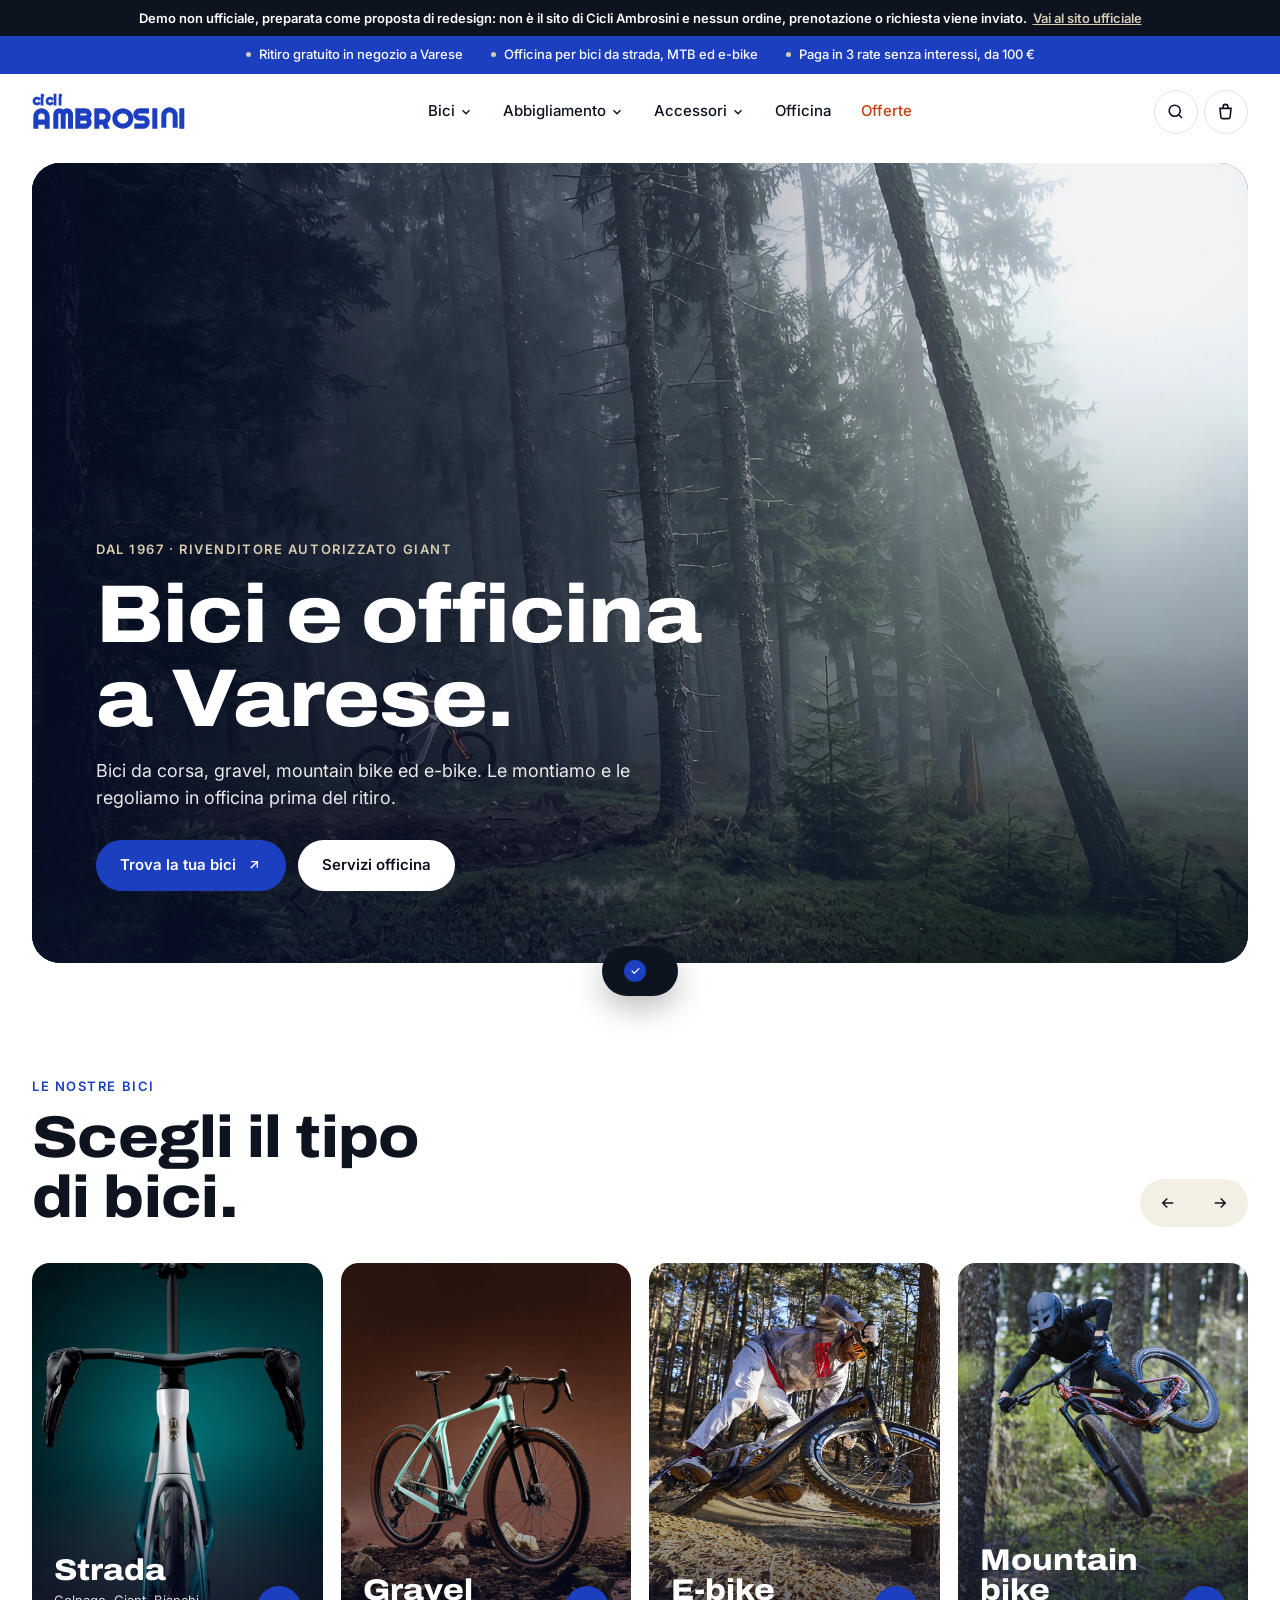
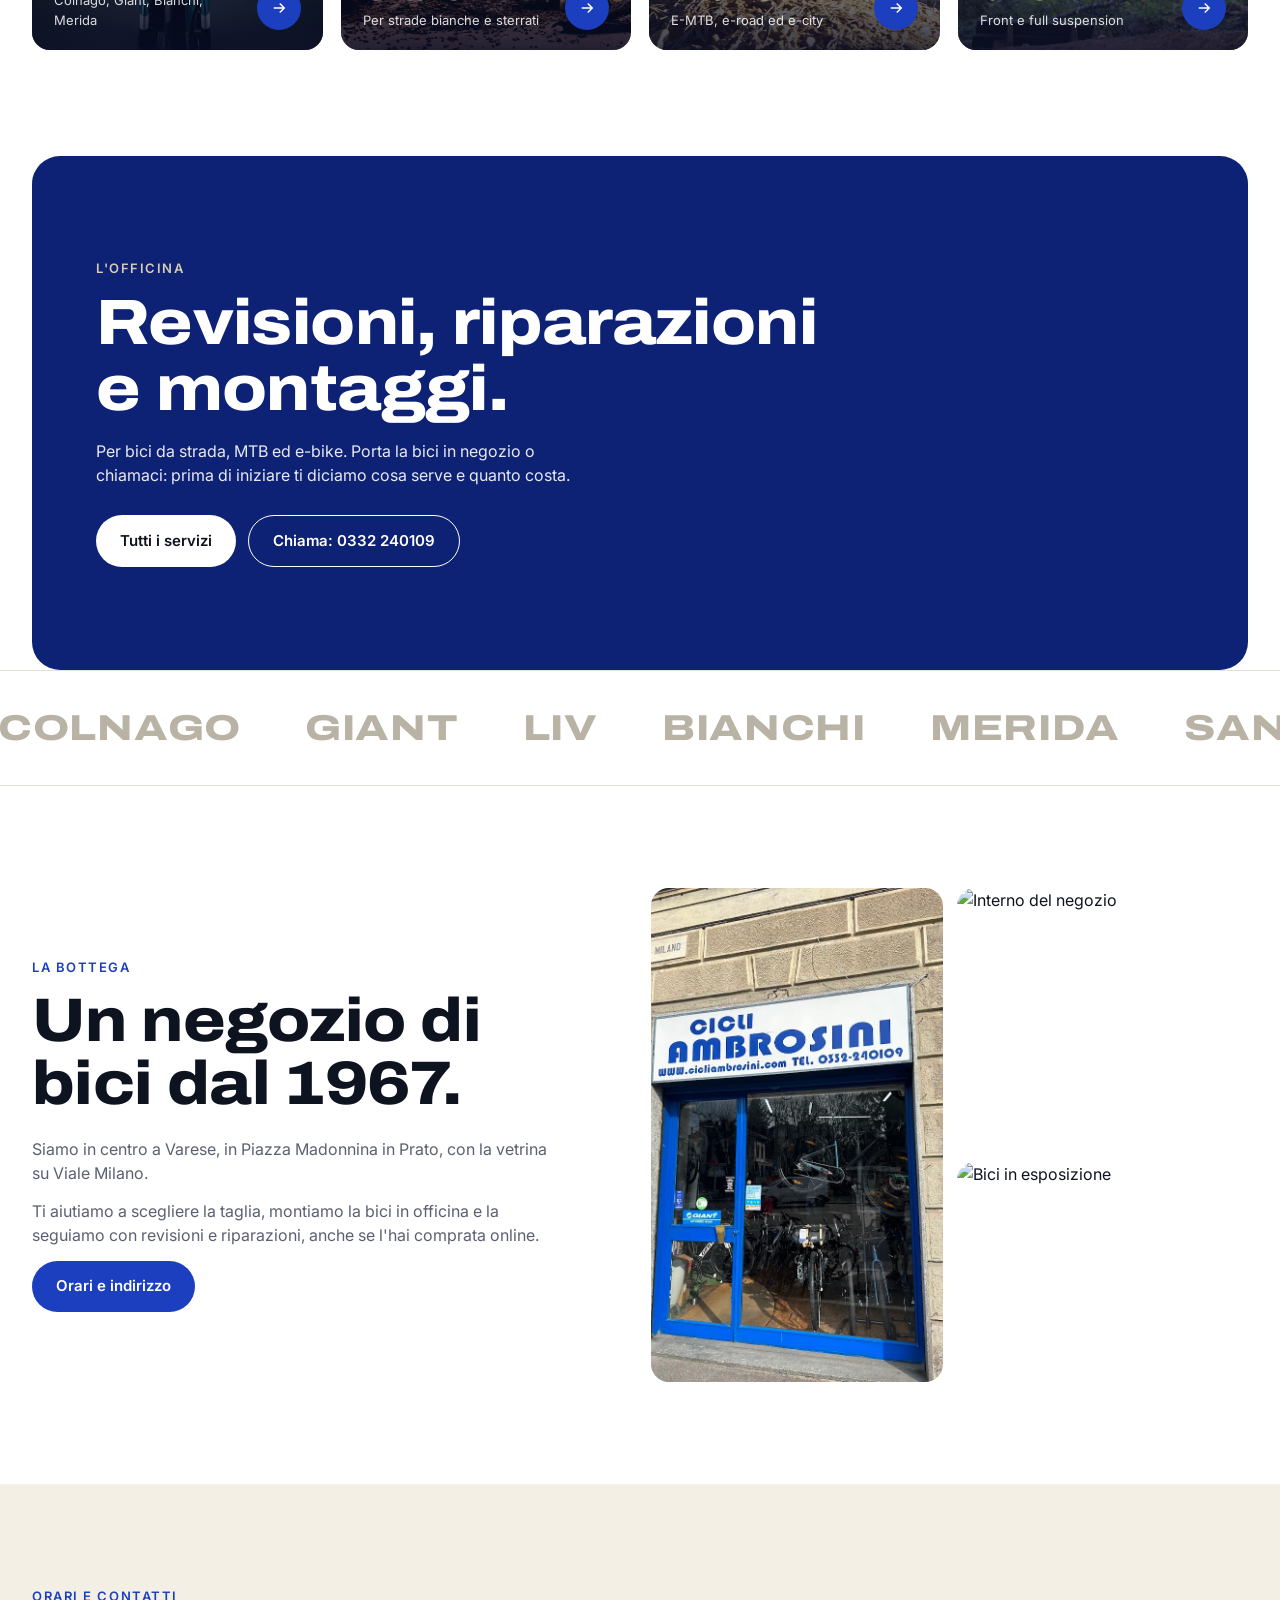
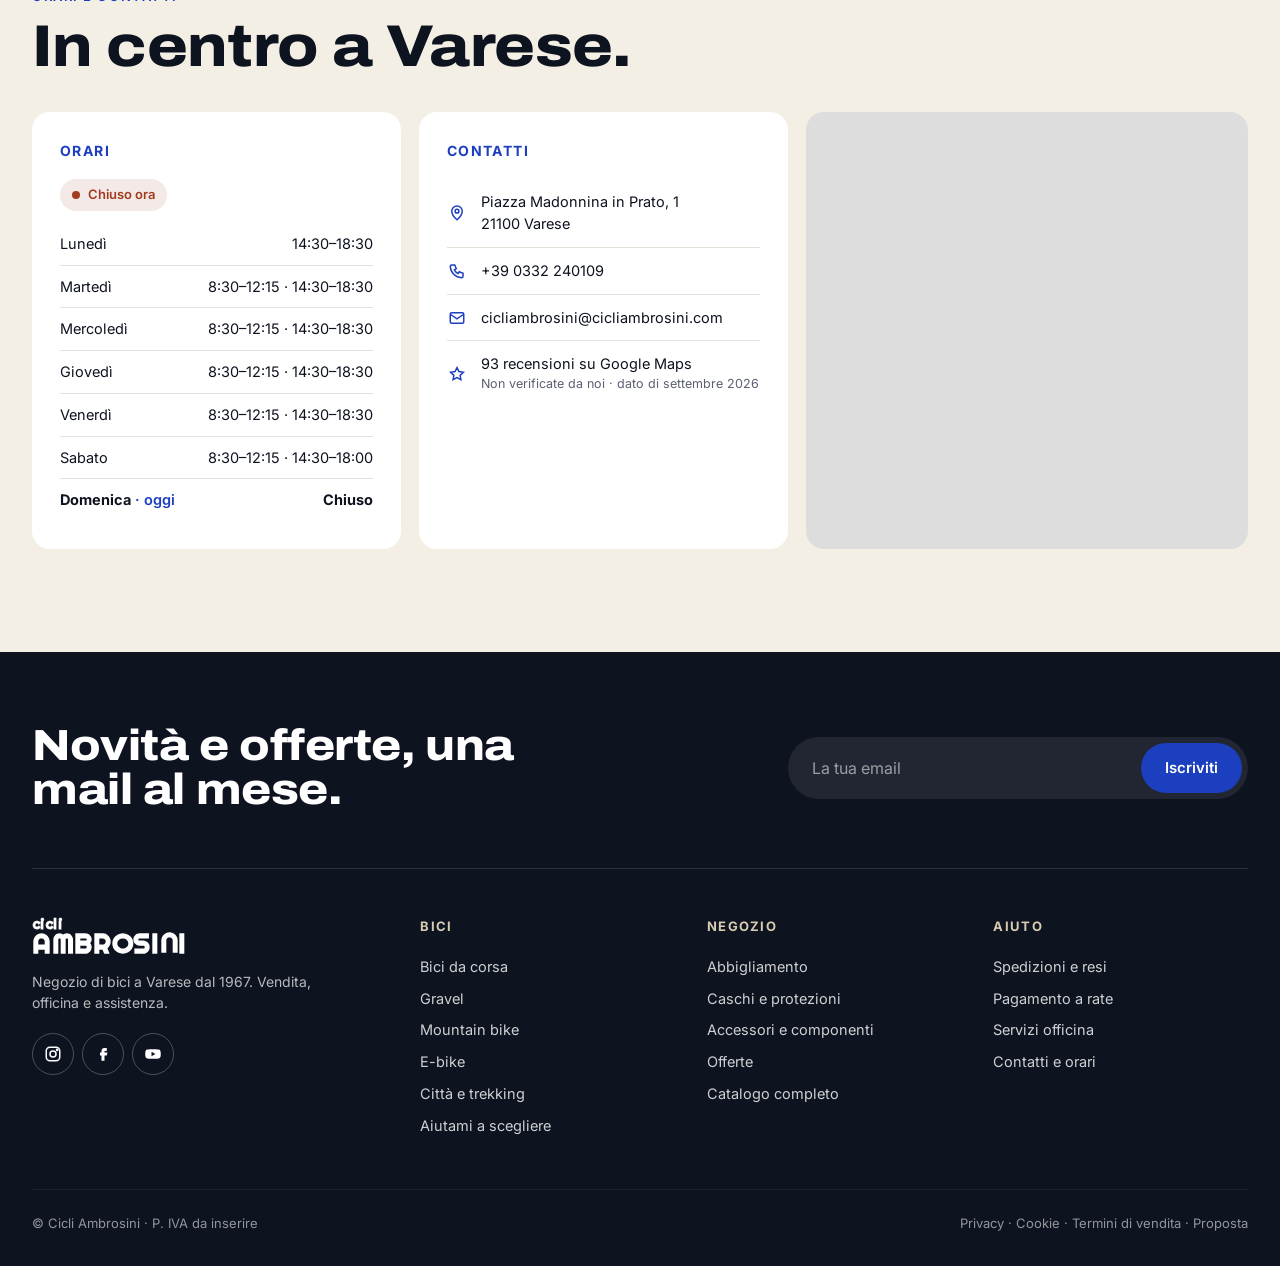
==== index.html @ 4c85df52 "Tolti i preferiti: cuori su card e schede, icona nell'intestazione, pagina e link Il vecchio indiriz" ====
<!DOCTYPE html>
<html lang="it">
<head>
<meta charset="UTF-8">
<!-- demo-guard -->
<meta name="robots" content="noindex, nofollow, noarchive, noimageindex">
<meta name="googlebot" content="noindex, nofollow, noarchive, noimageindex">
<meta name="viewport" content="width=device-width, initial-scale=1">
<title>Demo non ufficiale · Cicli Ambrosini — Bozza nuova home</title>
<meta name="description" content="Bozza concept per il redesign del sito Cicli Ambrosini, negozio di bici a Varese dal 1967.">
<script src="menu.js?v=1" defer></script>
<link rel="preconnect" href="https://fonts.googleapis.com">
<link rel="preconnect" href="https://fonts.gstatic.com" crossorigin>
<link href="https://fonts.googleapis.com/css2?family=Archivo:wdth,wght@100..125,500..900&family=Inter:wght@400;500;600;700&family=Righteous&display=swap" rel="stylesheet">
<link rel="stylesheet" href="style.css?v=n13">
<style>.demo-banner{position:relative;z-index:1;background:#0E1320;color:#fff;font:600 13px/1.4 Inter,system-ui,sans-serif;text-align:center;padding:9px 16px}.demo-banner a{color:#D8CCB2;text-decoration:underline;margin-left:6px}@media print{.demo-banner{display:none}}</style>
</head>
<body>
<div class="demo-banner" role="note">Demo non ufficiale, preparata come proposta di redesign: non è il sito di Cicli Ambrosini e nessun ordine, prenotazione o richiesta viene inviato.<a href="https://www.cicliambrosini.it" rel="nofollow">Vai al sito ufficiale</a></div>

<div class="topbar"><div class="wrap">
  <span>Ritiro gratuito in negozio a Varese</span>
  <span>Officina per bici da strada, MTB ed e-bike</span>
  <span>Paga in 3 rate senza interessi, da 100 €</span>
</div></div>

<header id="hdr">
  <div class="wrap head">
    <a href="index.html" class="logo" aria-label="Cicli Ambrosini, home"><small>CICLI</small><b>AMBROSI<span class="n">U</span>I</b></a>
    <nav class="main" id="mainNav"><!-- nav:main --><div class="mm"><a class="mm-t" href="catalogo.html#/g/Bici" aria-haspopup="true">Bici<svg class="chev" viewBox="0 0 24 24" fill="none" stroke="currentColor" stroke-width="2.4"><path d="m6 9 6 6 6-6"/></svg></a><div class="mm-p"><div class="wrap mm-g"><div class="mm-c"><h5>Per disciplina</h5><a href="catalogo.html#/c/Strada">Strada<span>55</span></a><a href="catalogo.html#/c/Gravel">Gravel<span>11</span></a><a href="catalogo.html#/c/Mountain%20bike">Mountain bike<span>16</span></a><a href="catalogo.html#/c/Citt%C3%A0%20e%20trekking">Città e trekking<span>6</span></a></div><div class="mm-c"><h5>Elettriche</h5><a href="catalogo.html#/c/E-bike">E-bike<span>13</span></a></div><div class="mm-c"><h5>Per chi monta</h5><a href="catalogo.html#/c/Telai">Telai<span>11</span></a></div><div class="mm-c mm-x"><h5>Scorciatoie</h5><a href="catalogo.html#/g/Bici">Tutte le bici</a><a href="catalogo.html#/g/E-bike">Tutte le e-bike</a><a href="catalogo.html#/g/Bici?usato=1">Bici e telai usati</a><a href="catalogo.html#/aiutami">Aiutami a scegliere</a><a href="catalogo.html#/confronta">Confronta le bici</a></div></div></div></div><div class="mm"><a class="mm-t" href="catalogo.html#/g/Abbigliamento" aria-haspopup="true">Abbigliamento<svg class="chev" viewBox="0 0 24 24" fill="none" stroke="currentColor" stroke-width="2.4"><path d="m6 9 6 6 6-6"/></svg></a><div class="mm-p"><div class="wrap mm-g"><div class="mm-c"><h5>Vestirsi</h5><a href="catalogo.html#/c/Maglie%2C%20giacche%20e%20salopette">Maglie, giacche e salopette<span>32</span></a><a href="catalogo.html#/c/Guanti">Guanti<span>17</span></a><a href="catalogo.html#/c/Calze%2C%20cappellini%20e%20scaldacollo">Calze, cappellini e scaldacollo<span>13</span></a></div><div class="mm-c"><h5>Scarpe e protezione</h5><a href="catalogo.html#/c/Scarpe%20e%20copriscarpe">Scarpe e copriscarpe<span>25</span></a><a href="catalogo.html#/c/Caschi%20e%20protezioni">Caschi e protezioni<span>22</span></a><a href="catalogo.html#/c/Occhiali%20e%20maschere">Occhiali e maschere<span>13</span></a></div><div class="mm-c mm-x"><h5>Scorciatoie</h5><a href="catalogo.html#/g/Abbigliamento">Tutto l’abbigliamento</a><a href="catalogo.html#/g/Abbigliamento?brand=Santini">Collezione Santini</a><a href="catalogo.html#/g/Abbigliamento?brand=Liv">Linea donna Liv</a></div></div></div></div><div class="mm"><a class="mm-t" href="catalogo.html#/g/Accessori" aria-haspopup="true">Accessori<svg class="chev" viewBox="0 0 24 24" fill="none" stroke="currentColor" stroke-width="2.4"><path d="m6 9 6 6 6-6"/></svg></a><div class="mm-p"><div class="wrap mm-g"><div class="mm-c"><h5>Componenti</h5><a href="catalogo.html#/c/Ruote%20e%20copertoni">Ruote e copertoni<span>10</span></a><a href="catalogo.html#/c/Trasmissione%20e%20pedali">Trasmissione e pedali<span>27</span></a><a href="catalogo.html#/c/Manubri%2C%20selle%20e%20nastri">Manubri, selle e nastri<span>23</span></a><a href="catalogo.html#/c/Batterie%20e%20caricatori%20e-bike">Batterie e caricatori e-bike<span>10</span></a></div><div class="mm-c"><h5>Per la bici</h5><a href="catalogo.html#/c/Borse%20e%20portaborracce">Borse e portaborracce<span>25</span></a><a href="catalogo.html#/c/Elettronica%20e%20luci">Elettronica e luci<span>15</span></a></div><div class="mm-c"><h5>Manutenzione</h5><a href="catalogo.html#/c/Pompe%2C%20attrezzi%20e%20lucchetti">Pompe, attrezzi e lucchetti<span>7</span></a></div><div class="mm-c"><h5>Alimentazione</h5><a href="catalogo.html#/c/Integratori">Integratori<span>12</span></a></div><div class="mm-c mm-x"><h5>Scorciatoie</h5><a href="catalogo.html#/g/Accessori">Tutti gli accessori</a><a href="catalogo.html#/c/Batterie%20e%20caricatori%20e-bike">Ricambi e-bike</a><a href="catalogo.html#/officina">Servizi officina</a></div></div></div></div><a href="catalogo.html#/officina" class="nav-l">Officina</a><a href="catalogo.html#/offerte" class="nav-l nav-off">Offerte</a><!-- /nav:main --></nav>
    <div class="icons">
      <a class="icon-btn hide-m" href="catalogo.html#/cerca" aria-label="Cerca"><svg viewBox="0 0 24 24" fill="none" stroke="currentColor" stroke-width="2"><circle cx="11" cy="11" r="7"/><path d="m20 20-3.5-3.5"/></svg></a>
      <a class="icon-btn" href="catalogo.html#/carrello" aria-label="Carrello"><svg viewBox="0 0 24 24" fill="none" stroke="currentColor" stroke-width="2"><path d="M5 8h14l-1.2 11.2a2 2 0 0 1-2 1.8H8.2a2 2 0 0 1-2-1.8z"/><path d="M9 8V6a3 3 0 0 1 6 0v2"/></svg><span class="badge" id="cartCount">0</span></a>
      <button class="icon-btn burger" aria-label="Menu" id="openMenu"><svg viewBox="0 0 24 24" fill="none" stroke="currentColor" stroke-width="2"><path d="M4 7h16M4 12h16M4 17h16"/></svg></button>
    </div>
  </div>
</header>

<div class="drawer" id="drawer">
  <button class="close" id="closeMenu" aria-label="Chiudi"><svg width="18" height="18" viewBox="0 0 24 24" fill="none" stroke="currentColor" stroke-width="2"><path d="M6 6l12 12M18 6 6 18"/></svg></button>
  <nav id="drawerNav"><!-- nav:drawer --><details><summary>Bici</summary><a href="catalogo.html#/c/Strada">Strada</a><a href="catalogo.html#/c/Gravel">Gravel</a><a href="catalogo.html#/c/Mountain%20bike">Mountain bike</a><a href="catalogo.html#/c/Citt%C3%A0%20e%20trekking">Città e trekking</a><a href="catalogo.html#/c/E-bike">E-bike</a><a href="catalogo.html#/c/Telai">Telai</a><a href="catalogo.html#/g/Bici" class="d-all">Tutto: bici →</a></details><details><summary>Abbigliamento</summary><a href="catalogo.html#/c/Maglie%2C%20giacche%20e%20salopette">Maglie, giacche e salopette</a><a href="catalogo.html#/c/Guanti">Guanti</a><a href="catalogo.html#/c/Calze%2C%20cappellini%20e%20scaldacollo">Calze, cappellini e scaldacollo</a><a href="catalogo.html#/c/Scarpe%20e%20copriscarpe">Scarpe e copriscarpe</a><a href="catalogo.html#/c/Caschi%20e%20protezioni">Caschi e protezioni</a><a href="catalogo.html#/c/Occhiali%20e%20maschere">Occhiali e maschere</a><a href="catalogo.html#/g/Abbigliamento" class="d-all">Tutto: abbigliamento →</a></details><details><summary>Accessori</summary><a href="catalogo.html#/c/Ruote%20e%20copertoni">Ruote e copertoni</a><a href="catalogo.html#/c/Trasmissione%20e%20pedali">Trasmissione e pedali</a><a href="catalogo.html#/c/Manubri%2C%20selle%20e%20nastri">Manubri, selle e nastri</a><a href="catalogo.html#/c/Batterie%20e%20caricatori%20e-bike">Batterie e caricatori e-bike</a><a href="catalogo.html#/c/Borse%20e%20portaborracce">Borse e portaborracce</a><a href="catalogo.html#/c/Elettronica%20e%20luci">Elettronica e luci</a><a href="catalogo.html#/c/Pompe%2C%20attrezzi%20e%20lucchetti">Pompe, attrezzi e lucchetti</a><a href="catalogo.html#/c/Integratori">Integratori</a><a href="catalogo.html#/g/Accessori" class="d-all">Tutto: accessori →</a></details><a href="catalogo.html#/officina">Officina</a><a href="catalogo.html#/offerte" class="nav-off">Offerte</a><a href="catalogo.html#/aiutami" class="d-small">Aiutami a scegliere</a><a href="catalogo.html#/carrello" class="d-small">Carrello</a><!-- /nav:drawer --></nav>
  <div class="foot">Piazza Madonnina in Prato, 1 · Varese<br>+39 0332 240109</div>
</div>

<!-- Hero statico: foto, titolo e pulsanti -->
<section class="sh" id="sh" aria-labelledby="sh-title">
  <div class="sh-stage" id="shStage">
    <img class="sh-photo" src="hero.jpg" width="2000" height="1250" fetchpriority="high" alt="Ciclista in mountain bike in volo su un sentiero, in un bosco avvolto dalla nebbia">
    <div class="sh-veil" aria-hidden="true"></div>

    <div class="hero-copy sh-final" id="shFinal">
      <div class="eyebrow">Dal 1967 · Rivenditore autorizzato Giant</div>
      <h1 class="display" id="sh-title">Bici e officina<br>a Varese.</h1>
      <p>Bici da corsa, gravel, mountain bike ed e-bike. Le montiamo e le regoliamo in officina prima del ritiro.</p>
      <div class="hero-ctas">
        <a href="#bici" class="btn btn-blue">Trova la tua bici <svg viewBox="0 0 24 24" fill="none" stroke="currentColor" stroke-width="2"><path d="M7 17 17 7M8 7h9v9"/></svg></a>
        <a href="catalogo.html#/officina" class="btn btn-white">Servizi officina</a>
      </div>
    </div>
  </div>
</section>

<!-- CATEGORIE -->
<section id="bici">
  <div class="wrap">
    <div class="sec-head">
      <div><div class="eyebrow">Le nostre bici</div><h2 class="display">Scegli il tipo<br>di bici.</h2></div>
      <div style="display:flex;flex-direction:column;gap:18px;align-items:flex-end">
        <div class="arrows" data-rail="cats"><button aria-label="Indietro" data-dir="-1"><svg viewBox="0 0 24 24" fill="none" stroke="currentColor" stroke-width="2"><path d="M19 12H5M11 6l-6 6 6 6"/></svg></button><button aria-label="Avanti" data-dir="1"><svg viewBox="0 0 24 24" fill="none" stroke="currentColor" stroke-width="2"><path d="M5 12h14M13 6l6 6-6 6"/></svg></button></div>
      </div>
    </div>
    <div class="rail cats" id="cats"></div>
  </div>
</section>

<!-- OFFICINA -->
<div class="band plain" id="officina">
  <div class="in">
    <div>
      <div class="eyebrow">L'officina</div>
      <h2 class="display">Revisioni, riparazioni<br>e montaggi.</h2>
      <p>Per bici da strada, MTB ed e-bike. Porta la bici in negozio o chiamaci: prima di iniziare ti diciamo cosa serve e quanto costa.</p>
      <div class="hero-ctas"><a href="catalogo.html#/officina" class="btn btn-white">Tutti i servizi</a><a href="tel:+390332240109" class="btn btn-ghost">Chiama: 0332 240109</a></div>
    </div>
  </div>
</div>

<!-- MARCHI -->
<div class="brands" aria-label="Marchi trattati"><div class="marquee" id="marquee"></div></div>

<!-- BOTTEGA -->
<section id="bottega">
  <div class="wrap story">
    <div>
      <div class="eyebrow">La bottega</div>
      <h2 class="display">Un negozio di bici dal 1967.</h2>
      <p>Siamo in centro a Varese, in Piazza Madonnina in Prato, con la vetrina su Viale Milano.</p>
      <p>Ti aiutiamo a scegliere la taglia, montiamo la bici in officina e la seguiamo con revisioni e riparazioni, anche se l'hai comprata online.</p>
      <a href="#visita" class="btn btn-blue">Orari e indirizzo</a>
    </div>
    <div class="collage">
      <img src="vetrina.webp" alt="La vetrina di Cicli Ambrosini in Viale Milano, Varese">
      <img data-wix="e32304525849402b995552dd385c3e9f~mv2.jpg" data-w="700" data-h="520" alt="Interno del negozio">
      <img data-wix="e9b5b0ed0348415682b839036f51b873~mv2.jpg" data-w="700" data-h="440" alt="Bici in esposizione">
    </div>
  </div>
</section>

<!-- VIENI A TROVARCI -->
<section class="visit" id="visita">
  <div class="wrap">
    <div class="sec-head">
      <div><div class="eyebrow">Orari e contatti</div><h2 class="display">In centro a Varese.</h2></div>
    </div>
    <div class="visit-grid">
      <div class="box">
        <h3>Orari</h3>
        <div class="status" id="status">Aperto ora</div>
        <div class="hours" id="hours"></div>
      </div>
      <div class="box contact">
        <h3>Contatti</h3>
        <a href="https://www.google.com/maps/search/?api=1&query=Piazza+Madonnina+in+Prato+1+Varese" target="_blank" rel="noopener"><i><svg viewBox="0 0 24 24" fill="none" stroke="currentColor" stroke-width="2"><path d="M12 21s-7-6.2-7-11.5a7 7 0 0 1 14 0C19 14.8 12 21 12 21z"/><circle cx="12" cy="9.5" r="2.5"/></svg></i>Piazza Madonnina in Prato, 1<br>21100 Varese</a>
        <a href="tel:+390332240109"><i><svg viewBox="0 0 24 24" fill="none" stroke="currentColor" stroke-width="2"><path d="M5 4h4l2 5-2.5 1.5a11 11 0 0 0 5 5L15 13l5 2v4a2 2 0 0 1-2 2A16 16 0 0 1 3 6a2 2 0 0 1 2-2"/></svg></i>+39 0332 240109</a>
        <a href="mailto:cicliambrosini@cicliambrosini.com"><i><svg viewBox="0 0 24 24" fill="none" stroke="currentColor" stroke-width="2"><rect x="3" y="5" width="18" height="14" rx="2"/><path d="m3 7 9 6 9-6"/></svg></i>cicliambrosini@cicliambrosini.com</a>
        <a href="https://maps.google.com/?cid=14169359840540097843" target="_blank" rel="noopener"><i><svg viewBox="0 0 24 24" fill="none" stroke="currentColor" stroke-width="2"><path d="m12 3.5 2.6 5.3 5.9.9-4.3 4.1 1 5.8L12 16.9l-5.2 2.7 1-5.8-4.3-4.1 5.9-.9z"/></svg></i><span>93 recensioni su Google Maps<small>Non verificate da noi · dato di settembre 2026</small></span></a>
      </div>
      <div class="map"><iframe loading="lazy" title="Mappa" src="https://www.google.com/maps?q=Piazza+Madonnina+in+Prato+1,+Varese&output=embed"></iframe></div>
    </div>
  </div>
</section>

<footer>
  <div class="wrap">
    <div class="news">
      <h2 class="display">Novità e offerte, una mail al mese.</h2>
      <form onsubmit="event.preventDefault();const i=this.querySelector('input');if(!/^[^@\s]+@[^@\s]+\.[^@\s]+$/.test(i.value)){toast('Inserisci un’email valida');i.focus();return}toast('Iscrizione simulata: nessun dato è stato inviato');this.reset()"><input type="email" required placeholder="La tua email" aria-label="Email"><button class="btn btn-blue">Iscriviti</button></form>
    </div>
    <div class="foot-grid">
      <div>
        <div class="logo" role="img" aria-label="Cicli Ambrosini"><small>CICLI</small><b>AMBROSI<span class="n">U</span>I</b></div>
        <p>Negozio di bici a Varese dal 1967. Vendita, officina e assistenza.</p>
        <div class="social">
          <a href="https://www.instagram.com/cicliambrosini/" target="_blank" rel="noopener" aria-label="Instagram"><svg viewBox="0 0 24 24" fill="none" stroke="currentColor" stroke-width="2"><rect x="3" y="3" width="18" height="18" rx="5"/><circle cx="12" cy="12" r="4"/><circle cx="17.5" cy="6.5" r=".8" fill="currentColor"/></svg></a>
          <a href="https://www.facebook.com/cicliambrosiniofficial/" target="_blank" rel="noopener" aria-label="Facebook"><svg viewBox="0 0 24 24" fill="currentColor"><path d="M14 8h3V4h-3a4 4 0 0 0-4 4v2H8v4h2v7h4v-7h3l1-4h-4V8z"/></svg></a>
          <a href="https://www.youtube.com/@cicliambrosini4947" target="_blank" rel="noopener" aria-label="YouTube"><svg viewBox="0 0 24 24" fill="currentColor"><path d="M22 8.2a3 3 0 0 0-2.1-2.1C18 5.6 12 5.6 12 5.6s-6 0-7.9.5A3 3 0 0 0 2 8.2 31 31 0 0 0 1.6 12 31 31 0 0 0 2 15.8a3 3 0 0 0 2.1 2.1c1.9.5 7.9.5 7.9.5s6 0 7.9-.5a3 3 0 0 0 2.1-2.1 31 31 0 0 0 .4-3.8 31 31 0 0 0-.4-3.8zM10 15V9l5.2 3z"/></svg></a>
        </div>
      </div>
      <div><h4>Bici</h4><a href="catalogo.html#/c/Strada">Bici da corsa</a><a href="catalogo.html#/c/Gravel">Gravel</a><a href="catalogo.html#/c/Mountain%20bike">Mountain bike</a><a href="catalogo.html#/g/E-bike">E-bike</a><a href="catalogo.html#/c/Citt%C3%A0%20e%20trekking">Città e trekking</a><a href="catalogo.html#/aiutami">Aiutami a scegliere</a></div>
      <div><h4>Negozio</h4><a href="catalogo.html#/g/Abbigliamento">Abbigliamento</a><a href="catalogo.html#/c/Caschi%20e%20protezioni">Caschi e protezioni</a><a href="catalogo.html#/g/Accessori">Accessori e componenti</a><a href="catalogo.html#/offerte">Offerte</a><a href="catalogo.html">Catalogo completo</a></div>
      <div><h4>Aiuto</h4><a href="catalogo.html#/info/spedizioni">Spedizioni e resi</a><a href="catalogo.html#/info/pagamenti">Pagamento a rate</a><a href="catalogo.html#/officina">Servizi officina</a><a href="catalogo.html#/info/contatti">Contatti e orari</a></div>
    </div>
    <div class="legal"><span>© Cicli Ambrosini · P. IVA da inserire</span><span><a href="catalogo.html#/info/privacy">Privacy</a> · <a href="catalogo.html#/info/cookie">Cookie</a> · <a href="catalogo.html#/info/termini">Termini di vendita</a> · <a href="proposta.html">Proposta</a></span></div>
  </div>
</footer>

<div class="toast" id="toast"><i>✓</i><span></span></div>

<script>
const WIX='https://static.wixstatic.com/media/6420e3_';
const wix=(id,w,h,mode='fill')=>`${WIX}${id}/v1/${mode}/w_${w},h_${h},al_c,q_85/img.${/\.png$/i.test(id)?'webp':'jpg'}`;
document.querySelectorAll('img[data-wix]').forEach(i=>{i.loading=i.dataset.eager?'eager':'lazy';i.src=wix(i.dataset.wix,i.dataset.w,i.dataset.h,i.dataset.mode||'fill')});

/* Categorie */
const cats=[
  ['Strada','Colnago, Giant, Bianchi, Merida','img/categorie/strada.webp',''],
  ['Gravel','Per strade bianche e sterrati','img/categorie/gravel.webp',''],
  ['E-bike','E-MTB, e-road ed e-city','img/categorie/e-bike.jpg',''],
  ['Mountain bike','Front e full suspension','img/categorie/mountain-bike.jpg',''],
  ['Telai','Per chi monta la bici su misura','img/categorie/telai.jpg',''],
  ['Città e trekking','Per la città e i viaggi, anche elettriche','e3195d8898d047bc9a194d3296ad09b4~mv2.jpg',''],
];
const arrow='<svg viewBox="0 0 24 24" fill="none" stroke="currentColor" stroke-width="2"><path d="M5 12h14M13 6l6 6-6 6"/></svg>';
const CATLINK={'Strada':'#/c/Strada','Gravel':'#/c/Gravel','E-bike':'#/g/E-bike','Mountain bike':'#/c/Mountain%20bike','Telai':'#/c/Telai','Città e trekking':'#/c/Citt%C3%A0%20e%20trekking'};
document.getElementById('cats').innerHTML=cats.map(([t,s,img,chip])=>`<a href="catalogo.html${CATLINK[t]||'#/g/Bici'}" class="cat"><img src="${/^img\//.test(img)?img:wix(img,900,900,'fit')}" alt="${t}" loading="lazy">${chip?`<span class="chip">${chip}</span>`:''}<div class="txt"><div><h3>${t}</h3><small>${s}</small></div><span class="go">${arrow}</span></div></a>`).join('');

/* Frecce delle categorie: la fila si sposta solo da qui; si disattivano a inizio e fine */
(()=>{const r=document.getElementById('cats'),bs=document.querySelectorAll('.arrows[data-rail="cats"] button');if(!r||bs.length<2)return;
  const upd=()=>{bs[0].disabled=r.scrollLeft<=2;bs[1].disabled=r.scrollLeft>=r.scrollWidth-r.clientWidth-2};
  r.addEventListener('scroll',upd,{passive:true});addEventListener('resize',upd);upd()})();

/* Carrello condiviso con il catalogo (salvato nel browser) */
const MEM={};const LS={get(k,d){try{const v=localStorage.getItem(k);return v?JSON.parse(v):(MEM[k]??d)}catch(e){return MEM[k]??d}},set(k,v){MEM[k]=v;try{localStorage.setItem(k,JSON.stringify(v))}catch(e){}}};
const cc=document.getElementById('cartCount');
function badges(){const c=LS.get('ca_cart',[]);const n=c.reduce((a,l)=>a+l.qty,0);cc.textContent=n;cc.classList.toggle('on',n>0)}
badges();
document.addEventListener('click',e=>{
  const ar=e.target.closest('.arrows button');if(ar){const r=document.getElementById(ar.parentElement.dataset.rail);r.scrollBy({left:ar.dataset.dir*r.clientWidth*.8,behavior:'smooth'})}
});
addEventListener('pageshow',badges);
let tt;function toast(m,link,label){const t=document.getElementById('toast');t.querySelector('span').innerHTML=m+(link?` <a href="${link}" style="color:var(--stone);font-weight:700;text-decoration:underline;margin-left:6px">${label}</a>`:'');t.classList.add('on');clearTimeout(tt);tt=setTimeout(()=>t.classList.remove('on'),3200)}

/* Marchi: solo quelli presenti nel catalogo, ognuno porta ai suoi prodotti */
const brands=['Colnago','Giant','Liv','Bianchi','Merida','Santini','Shimano','Sidi','Mavic','Lazer','MET','Vittoria','Elite','Selle Italia',"O'Neal",'Crono'];
document.getElementById('marquee').innerHTML=[...brands,...brands].map((b,i)=>`<a href="catalogo.html#/?brand=${encodeURIComponent(b)}" ${i>=brands.length?'aria-hidden="true" tabindex="-1"':''}><span>${b}</span></a>`).join('');

/* Scorrimento dei marchi: va da solo; col mouse sopra rallenta fino a fermarsi senza scatti;
   si può trascinare col mouse o scorrere col trackpad e col dito, in entrambe le direzioni, all'infinito */
(()=>{const bx=document.querySelector('.brands'),mq=document.getElementById('marquee'),n=brands.length,still=matchMedia('(prefers-reduced-motion: reduce)');
  let pos=0,v=0,hold=false,drag=null,moved=0,seen=true,touchT;
  const period=()=>mq.children[n].offsetLeft-mq.children[0].offsetLeft;
  const wrap=()=>{const P=period();if(P>0){while(pos>=P)pos-=P;while(pos<0)pos+=P}};
  bx.addEventListener('pointerenter',e=>{if(e.pointerType==='mouse')hold=true});
  bx.addEventListener('pointerleave',e=>{if(e.pointerType==='mouse'){hold=false;drag=null;bx.classList.remove('drag')}});
  bx.addEventListener('pointerdown',e=>{if(e.pointerType!=='mouse'||e.button!==0)return;drag={x:e.clientX,p:pos};moved=0;bx.classList.add('drag')});
  addEventListener('pointermove',e=>{if(!drag)return;const dx=e.clientX-drag.x;moved=Math.max(moved,Math.abs(dx));pos=drag.p-dx;wrap();bx.scrollLeft=pos});
  addEventListener('pointerup',()=>{drag=null;bx.classList.remove('drag')});
  bx.addEventListener('click',e=>{if(moved>6){e.preventDefault();moved=0}},true);
  bx.addEventListener('touchstart',()=>{hold=true;clearTimeout(touchT)},{passive:true});
  bx.addEventListener('touchend',()=>{touchT=setTimeout(()=>hold=false,1500)},{passive:true});
  bx.addEventListener('focusin',()=>hold=true);bx.addEventListener('focusout',()=>hold=false);
  bx.addEventListener('scroll',()=>{if(Math.abs(bx.scrollLeft-pos)>1.5){pos=bx.scrollLeft;const b=pos;wrap();if(pos!==b)bx.scrollLeft=pos}},{passive:true});
  const tick=dt=>{const r=bx.getBoundingClientRect();seen=r.bottom>0&&r.top<innerHeight;if(!seen)return;const target=(hold||drag||still.matches)?0:60;v+=(target-v)*Math.min(1,dt*4);if(Math.abs(v)>.5){pos+=v*dt;wrap();bx.scrollLeft=pos}};
  let last=performance.now();
  (function loop(now){if(now){tick(Math.min(.05,(now-last)/1000));last=now}requestAnimationFrame(loop)})();
})();

/* Orari con stato aperto/chiuso */
const H=[['Domenica',[]],['Lunedì',[['14:30','18:30']]],['Martedì',[['8:30','12:15'],['14:30','18:30']]],['Mercoledì',[['8:30','12:15'],['14:30','18:30']]],['Giovedì',[['8:30','12:15'],['14:30','18:30']]],['Venerdì',[['8:30','12:15'],['14:30','18:30']]],['Sabato',[['8:30','12:15'],['14:30','18:00']]]];
const now=new Date(),d=now.getDay(),mins=now.getHours()*60+now.getMinutes(),toM=s=>{const[h,m]=s.split(':');return +h*60+ +m};
const order=[1,2,3,4,5,6,0];
document.getElementById('hours').innerHTML=order.map(i=>`<div class="${i===d?'today':''}"><span>${H[i][0]}</span><span>${H[i][1].length?H[i][1].map(r=>r.join('–')).join(' · '):'Chiuso'}</span></div>`).join('');
const open=H[d][1].some(([a,b])=>mins>=toM(a)&&mins<toM(b));const st=document.getElementById('status');
if(!open){st.textContent='Chiuso ora';st.classList.add('closed')}

/* Header e menu */
const hdr=document.getElementById('hdr');addEventListener('scroll',()=>hdr.classList.toggle('scrolled',scrollY>10),{passive:true});
/* Menu a tendina (lo scrive lavoro/pipeline/build_nav.py) */
document.getElementById('mainNav').addEventListener('click',e=>{const m=e.target.closest('.mm');if(m&&e.target.closest('a')){m.classList.add('shut');document.activeElement&&document.activeElement.blur()}});document.querySelectorAll('#mainNav .mm').forEach(m=>m.addEventListener('mouseleave',()=>m.classList.remove('shut')));
const dr=document.getElementById('drawer');document.getElementById('openMenu').onclick=()=>dr.classList.add('open');document.getElementById('closeMenu').onclick=()=>dr.classList.remove('open');dr.querySelectorAll('nav a').forEach(a=>a.onclick=()=>dr.classList.remove('open'));

</script>
</body>
</html>
---- style.css ----
:root{
    /* Palette presa dalla vetrina di Viale Milano */
    --blue:#1C3FBF;        /* blu insegna e infissi */
    --blue-deep:#0E2275;   /* blu scuro per testi su chiaro */
    --blue-soft:#E8EDFB;
    --stone:#D8CCB2;       /* pietra della facciata */
    --stone-light:#F4EFE5;
    --stone-dark:#8C7E62;
    --ink:#0E1320;
    --muted:#5B6072;
    --line:#E4E1DA;
    --white:#fff;
    --radius-lg:28px;
    --radius:18px;
    --gutter:clamp(16px,3vw,32px);
    --maxw:1360px;
  }
  *{box-sizing:border-box;margin:0;padding:0}
  html{scroll-behavior:smooth}
  body{font-family:Inter,system-ui,sans-serif;color:var(--ink);background:var(--white);-webkit-font-smoothing:antialiased;line-height:1.5;overflow-x:hidden}
  img{display:block;max-width:100%}
  a{color:inherit;text-decoration:none}
  button{font:inherit;cursor:pointer;border:0;background:none;color:inherit}
  .wrap{max-width:var(--maxw);margin:0 auto;padding:0 var(--gutter)}
  .display{font-family:Archivo,Inter,sans-serif;font-stretch:112%;font-weight:800;letter-spacing:-.01em;line-height:1.02}
  .eyebrow{font-size:13px;font-weight:600;letter-spacing:.12em;text-transform:uppercase;color:var(--blue)}

  /* Pulsanti a pillola (stile Joule) */
  .btn{display:inline-flex;align-items:center;gap:10px;padding:14px 24px;border-radius:999px;font-weight:600;font-size:15px;transition:transform .15s,background .2s,color .2s;white-space:nowrap}
  .btn:hover{transform:translateY(-1px)}
  .btn-blue{background:var(--blue);color:#fff}
  .btn-blue:hover{background:var(--blue-deep)}
  .btn-white{background:#fff;color:var(--ink)}
  .btn-ghost{border:1.5px solid currentColor}
  .btn-stone{background:var(--stone);color:var(--ink)}
  .btn svg{width:16px;height:16px}

  /* Barra annunci */
  .topbar{background:var(--blue);color:#fff;font-size:13px;font-weight:500}
  .topbar .wrap{display:flex;justify-content:center;gap:28px;padding-top:9px;padding-bottom:9px;overflow:hidden;white-space:nowrap}
  .topbar span{display:inline-flex;align-items:center;gap:8px}
  .topbar span::before{content:"";width:5px;height:5px;border-radius:50%;background:var(--stone)}
  @media(max-width:760px){.topbar span:nth-child(n+2){display:none}}

  /* Header */
  header{position:sticky;top:0;z-index:50;background:rgba(255,255,255,.92);backdrop-filter:blur(14px);border-bottom:1px solid transparent;transition:border-color .2s}
  header.scrolled{border-color:var(--line)}
  .head{display:flex;align-items:center;justify-content:space-between;height:76px;gap:24px}
  .logo{display:flex;flex-direction:column;line-height:.9;color:var(--blue)}
  /* Logo come l'insegna del negozio (stile ITC Bauhaus): Righteous, ispessito con un contorno dello stesso colore */
  .logo small,.logo b{font-family:Righteous,Archivo,sans-serif;font-weight:400;-webkit-text-stroke:.05em currentColor;letter-spacing:.025em}
  .logo small{font-size:15px;text-transform:lowercase}
  .logo b{font-size:27px}
  /* N ad arco come sull'insegna (∩): la "U" di Righteous capovolta, stessa altezza e spessore delle altre maiuscole */
  .logo b .n{display:inline-block;transform:rotate(180deg)}
  nav.main{display:flex;gap:4px}
  nav.main a{padding:10px 14px;border-radius:999px;font-weight:500;font-size:15px}
  nav.main a:hover{background:var(--stone-light)}
  .icons{display:flex;gap:6px;align-items:center}
  .icon-btn{width:44px;height:44px;border-radius:50%;display:grid;place-items:center;border:1.5px solid var(--line);position:relative;transition:border-color .2s}
  .icon-btn:hover{border-color:var(--ink)}
  .icon-btn svg{width:19px;height:19px}
  .badge{position:absolute;top:-4px;right:-4px;min-width:20px;height:20px;padding:0 5px;border-radius:10px;background:var(--blue);color:#fff;font-size:11px;font-weight:700;display:grid;place-items:center;transform:scale(0);transition:transform .2s}
  .badge.on{transform:scale(1)}
  .burger{display:none}
  @media(max-width:1080px){nav.main{display:none}.burger{display:grid}.icon-btn.hide-m{display:none}}

  /* Menu mobile */
  .drawer{position:fixed;inset:0;z-index:80;background:var(--blue);color:#fff;padding:24px var(--gutter);transform:translateX(100%);transition:transform .35s cubic-bezier(.7,0,.2,1);display:flex;flex-direction:column}
  .drawer.open{transform:none}
  .drawer .close{align-self:flex-end;width:44px;height:44px;border-radius:50%;border:1.5px solid rgba(255,255,255,.4);display:grid;place-items:center}
  .drawer nav{display:flex;flex-direction:column;margin-top:24px}
  .drawer nav a{font-family:Archivo;font-stretch:112%;font-weight:800;font-size:34px;padding:8px 0;border-bottom:1px solid rgba(255,255,255,.15)}
  .drawer .foot{margin-top:auto;font-size:14px;opacity:.85}

  /* Hero */
  .hero{padding:12px var(--gutter) 0}
  .hero-card{position:relative;max-width:calc(var(--maxw) + 2*var(--gutter));margin:0 auto;height:min(82vh,760px);min-height:520px;border-radius:var(--radius-lg);overflow:hidden;background:var(--ink);color:#fff}
  .slide{position:absolute;inset:0;opacity:0;transition:opacity 1s}
  .slide.on{opacity:1}
  .slide img{width:100%;height:100%;object-fit:cover;transform:scale(1.04);transition:transform 7s ease-out}
  .slide.on img{transform:scale(1)}
  .hero-card::after{content:"";position:absolute;inset:0;background:linear-gradient(90deg,rgba(8,14,40,.82) 0%,rgba(8,14,40,.45) 45%,rgba(8,14,40,.05) 75%),linear-gradient(0deg,rgba(8,14,40,.55),transparent 40%);pointer-events:none}
  .hero-copy{position:absolute;z-index:2;left:clamp(24px,5vw,72px);right:24px;bottom:clamp(40px,8vh,88px);max-width:720px}
  .hero-copy .eyebrow{color:var(--stone)}
  .hero-copy h1{font-size:clamp(40px,6.4vw,88px);margin:14px 0 18px}
  .hero-copy p{font-size:clamp(16px,1.4vw,19px);max-width:540px;opacity:.9}
  .hero-ctas{display:flex;gap:12px;flex-wrap:wrap;margin-top:28px}
  .dots{position:absolute;z-index:3;right:clamp(24px,4vw,56px);bottom:clamp(40px,8vh,88px);display:flex;gap:8px}
  .dots button{width:10px;height:10px;border-radius:999px;background:rgba(255,255,255,.45);transition:width .3s,background .3s}
  .dots button.on{width:34px;background:#fff}
  .hero-tag{position:absolute;z-index:3;top:24px;right:24px;background:rgba(255,255,255,.14);backdrop-filter:blur(10px);border:1px solid rgba(255,255,255,.25);padding:8px 16px;border-radius:999px;font-size:13px;font-weight:500}
  @media(max-width:760px){.dots{left:24px;right:auto;bottom:20px}.hero-copy{bottom:56px}.hero-tag{display:none}}

  /* Punti di forza */
  .usp{display:grid;grid-template-columns:repeat(4,1fr);gap:16px;padding:28px 0 8px}
  .usp div{display:flex;gap:14px;align-items:center;padding:6px 0}
  .usp i{flex:none;width:46px;height:46px;border-radius:50%;background:var(--blue-soft);color:var(--blue);display:grid;place-items:center}
  .usp i svg{width:22px;height:22px}
  .usp b{display:block;font-size:15px}
  .usp span{font-size:13.5px;color:var(--muted)}
  @media(max-width:960px){.usp{grid-template-columns:1fr 1fr}}
  @media(max-width:520px){.usp{grid-template-columns:1fr}}

  section{padding:clamp(56px,8vw,110px) 0}
  .sec-head{display:flex;justify-content:space-between;align-items:flex-end;gap:24px;margin-bottom:36px;flex-wrap:wrap}
  .sec-head h2{font-size:clamp(34px,4.6vw,60px);margin-top:10px}
  .sec-head p{max-width:440px;color:var(--muted)}
  .sec-head p strong{color:var(--blue);font-weight:600}

  /* Carosello */
  .rail{display:grid;grid-auto-flow:column;gap:18px;overflow-x:auto;scroll-snap-type:x mandatory;scrollbar-width:none;padding-bottom:4px}
  .rail::-webkit-scrollbar{display:none}
  .rail>*{scroll-snap-align:start}
  .arrows{display:flex;gap:6px;background:var(--stone-light);border-radius:999px;padding:5px}
  .arrows button{width:46px;height:38px;border-radius:999px;display:grid;place-items:center;transition:background .2s}
  .arrows button:hover{background:#fff}
  .arrows svg{width:18px;height:18px}

  /* Categorie */
  .cats{grid-auto-columns:calc((100% - 3*18px)/4)}
  @media(max-width:1000px){.cats{grid-auto-columns:calc((100% - 18px)/2.3)}}
  @media(max-width:560px){.cats{grid-auto-columns:78%}}
  .cat{position:relative;aspect-ratio:3/4;border-radius:var(--radius);overflow:hidden;background:var(--stone-light);color:#fff;isolation:isolate}
  .cat img{position:absolute;inset:0;width:100%;height:100%;object-fit:cover;z-index:-2;transition:transform .6s}
  .cat:hover img{transform:scale(1.05)}
  .cat::after{content:"";position:absolute;inset:0;z-index:-1;background:linear-gradient(0deg,rgba(8,14,40,.78),rgba(8,14,40,0) 55%)}
  .cat .chip{position:absolute;top:16px;left:16px;background:#fff;color:var(--ink);font-size:12px;font-weight:600;padding:6px 12px;border-radius:999px}
  .cat .txt{position:absolute;left:22px;right:22px;bottom:20px;display:flex;justify-content:space-between;align-items:flex-end;gap:12px}
  .cat h3{font-family:Archivo;font-stretch:112%;font-weight:800;font-size:30px;line-height:1}
  .cat small{display:block;font-size:13px;opacity:.85;margin-top:6px}
  .cat .go{flex:none;width:44px;height:44px;border-radius:50%;background:var(--blue);display:grid;place-items:center;transition:transform .3s}
  .cat:hover .go{transform:rotate(-45deg)}
  .cat .go svg{width:18px;height:18px}

  /* Prodotti */
  .filters{display:flex;gap:8px;overflow-x:auto;scrollbar-width:none;margin-bottom:24px}.filters::-webkit-scrollbar{display:none}.filters button{flex:none}
  .filters button{padding:9px 18px;border-radius:999px;border:1.5px solid var(--line);font-weight:500;font-size:14px;transition:all .2s}
  .filters button.on{background:var(--ink);color:#fff;border-color:var(--ink)}
  .prods{grid-auto-columns:calc((100% - 3*18px)/4)}
  @media(max-width:1000px){.prods{grid-auto-columns:calc((100% - 18px)/2.2)}}
  @media(max-width:560px){.prods{grid-auto-columns:80%}}
  .card{border:1px solid var(--line);border-radius:var(--radius);overflow:hidden;display:flex;flex-direction:column;background:#fff;transition:box-shadow .25s,transform .25s}
  .card:hover{box-shadow:0 18px 40px -18px rgba(14,34,117,.28);transform:translateY(-2px)}
  .card .ph{position:relative;aspect-ratio:1;background:#F6F5F2;overflow:hidden}
  .card .ph img{position:absolute;inset:22px;width:calc(100% - 44px);height:calc(100% - 44px);object-fit:contain;mix-blend-mode:multiply}
  .card .rib{position:absolute;top:14px;left:14px;right:60px;z-index:1;display:flex;gap:6px;flex-wrap:wrap}
  .rib span{font-size:11.5px;font-weight:700;padding:5px 10px;border-radius:999px;background:var(--blue);color:#fff}
  .rib span.alt{background:var(--stone);color:var(--ink)}
  .heart{position:absolute;top:12px;right:12px;width:38px;height:38px;border-radius:50%;background:#fff;display:grid;place-items:center;border:1px solid var(--line)}
  .heart svg{width:17px;height:17px}
  .heart.on svg{fill:var(--blue);stroke:var(--blue)}
  .card .body{padding:18px 20px 20px;display:flex;flex-direction:column;flex:1}
  .card .brand{font-size:12px;font-weight:700;letter-spacing:.1em;text-transform:uppercase;color:var(--blue)}
  .card h3{font-size:16px;font-weight:600;margin:4px 0 12px;line-height:1.3;min-height:2.6em}
  .price{display:flex;align-items:baseline;gap:10px;margin-top:auto}
  .price b{font-size:20px;font-weight:700}
  .price s{color:var(--muted);font-size:14px}
  .rate{font-size:12.5px;color:var(--stone-dark);margin-top:4px;min-height:1.2em}
  .card .row{display:flex;align-items:center;justify-content:space-between;margin-top:16px;padding-top:14px;border-top:1px solid var(--line)}
  .card .row span{font-size:13px;color:var(--muted)}
  .add{background:var(--ink);color:#fff;border-radius:999px;padding:9px 18px;font-size:13.5px;font-weight:600;transition:background .2s}
  .add:hover{background:var(--blue)}
  .add.done{background:var(--blue)}

  /* Banda officina */
  .band{position:relative;margin:0 var(--gutter);border-radius:var(--radius-lg);overflow:hidden;color:#fff;background:var(--blue-deep)}
  .band img{position:absolute;inset:0;width:100%;height:100%;object-fit:cover;opacity:.9}
  .band::before{content:"";position:absolute;inset:0;background:linear-gradient(90deg,rgba(14,34,117,.92) 0%,rgba(14,34,117,.6) 45%,rgba(14,34,117,.05) 85%);z-index:1}
@media(max-width:899px){.band::before{background:linear-gradient(0deg,rgba(14,34,117,.92) 30%,rgba(14,34,117,.55) 75%,rgba(14,34,117,.25) 100%)}}
  .band .in{position:relative;z-index:2;max-width:var(--maxw);margin:0 auto;padding:clamp(56px,8vw,110px) clamp(24px,5vw,72px);display:grid;grid-template-columns:1.1fr 1fr;gap:48px;align-items:end}
  .band h2{font-size:clamp(36px,5vw,68px);margin:12px 0 18px}
  .band .eyebrow{color:var(--stone)}
  .band p{opacity:.9;max-width:480px}
  .services{display:grid;gap:10px}
  .services div,.services a{display:flex;justify-content:space-between;align-items:center;gap:16px;background:rgba(255,255,255,.1);backdrop-filter:blur(8px);border:1px solid rgba(255,255,255,.18);border-radius:14px;padding:16px 20px}
  .services b{font-weight:600}
  .services small{display:block;opacity:.75;font-size:13px}
  .services em{font-style:normal;font-size:13px;background:#fff;color:var(--blue);padding:5px 12px;border-radius:999px;font-weight:600;white-space:nowrap}
  @media(max-width:900px){.band .in{grid-template-columns:1fr}}
  /* Officina senza foto: fondo blu pieno, colonna unica */
  .band.plain::before{display:none}
  .band.plain .in{grid-template-columns:1fr;align-items:start}

  /* Abbigliamento split */
  .split{display:grid;grid-template-columns:1fr 1fr;gap:18px}
  .split .big{position:relative;border-radius:var(--radius-lg);overflow:hidden;background:var(--stone-light);min-height:640px;display:flex;align-items:flex-end;padding:40px}
  .split .big img{position:absolute;top:28px;left:40px;right:40px;width:calc(100% - 80px);height:calc(100% - 290px);object-fit:contain;mix-blend-mode:multiply}
  .split .big .t{position:relative}
  .split .big h3{font-size:clamp(30px,3.4vw,46px)}
  .split .big p{color:var(--muted);margin:10px 0 20px;max-width:380px}
  .split .grid{display:grid;grid-template-columns:1fr 1fr;gap:18px}
  .mini{border-radius:var(--radius);background:#F6F5F2;padding:18px;display:flex;flex-direction:column;gap:10px}
  .mini img{aspect-ratio:1;object-fit:contain;mix-blend-mode:multiply}
  .mini b{font-size:14.5px;font-weight:600;line-height:1.3}
  .mini span{font-weight:700;color:var(--blue)}
  @media(max-width:900px){.split{grid-template-columns:1fr}.split .big{min-height:440px}}

  /* Marchi */
  /* Fila dei marchi: scorre via JS (index.html); si può trascinare o scorrere a mano */
  .brands{border-top:1px solid var(--line);border-bottom:1px solid var(--line);overflow-x:auto;overflow-y:hidden;scrollbar-width:none;padding:30px 0;cursor:grab;-webkit-user-select:none;user-select:none}
  .brands::-webkit-scrollbar{display:none}
  .brands.drag{cursor:grabbing}
  .marquee{display:flex;gap:64px;width:max-content}
  .marquee a{-webkit-user-drag:none}
  .marquee span{font-family:Archivo;font-stretch:125%;font-weight:800;font-size:clamp(24px,3vw,36px);color:#B9B3A6;text-transform:uppercase;letter-spacing:.02em;transition:color .2s}
  .marquee span:hover{color:var(--blue)}
  @keyframes scroll{to{transform:translateX(-50%)}}

  /* Bottega */
  .story{display:grid;grid-template-columns:1fr 1.1fr;gap:clamp(32px,6vw,90px);align-items:center}
  .story h2{font-size:clamp(36px,4.8vw,64px);margin:12px 0 22px}
  .story p{color:var(--muted);margin-bottom:14px;max-width:520px}
  .stats{display:flex;gap:36px;margin:30px 0 32px;flex-wrap:wrap}
  .stats b{display:block;font-family:Archivo;font-stretch:112%;font-weight:800;font-size:44px;color:var(--blue);line-height:1}
  .stats span{font-size:13.5px;color:var(--muted)}
  .collage{display:grid;grid-template-columns:1fr 1fr;grid-template-rows:260px 220px;gap:14px}
  .collage img{width:100%;height:100%;object-fit:cover;border-radius:var(--radius)}
  .collage img:first-child{grid-row:span 2}
  @media(max-width:900px){.story{grid-template-columns:1fr}.collage{grid-template-rows:220px 180px}}

  /* Vieni a trovarci */
  .visit{background:var(--stone-light)}
  .visit-grid{display:grid;grid-template-columns:1fr 1fr 1.2fr;gap:18px}
  .box{background:#fff;border-radius:var(--radius);padding:28px}
  .box h3{font-size:14px;font-weight:700;letter-spacing:.1em;text-transform:uppercase;color:var(--blue);margin-bottom:18px}
  .hours div{display:flex;justify-content:space-between;gap:12px;padding:10px 0;border-bottom:1px solid var(--line);font-size:14.5px}
  .hours div:last-child{border:0}
  .hours .today{font-weight:700}
  .hours .today span:first-child::after{content:" · oggi";color:var(--blue);font-weight:600}
  .status{display:inline-flex;align-items:center;gap:8px;font-size:13px;font-weight:600;padding:6px 12px;border-radius:999px;background:var(--blue-soft);color:var(--blue);margin-bottom:12px}
  .status::before{content:"";width:8px;height:8px;border-radius:50%;background:currentColor}
  .status.closed{background:#F3E9E6;color:#A23B1F}
  .contact a{display:flex;gap:14px;align-items:center;padding:12px 0;border-bottom:1px solid var(--line);font-size:14.5px}
  .contact a:last-child{border:0}
  .contact i{width:20px;display:grid;place-items:center;flex:none}
  .contact i svg{width:18px;height:18px;color:var(--blue)}
  .map{border-radius:var(--radius);overflow:hidden;min-height:340px;background:#ddd}
  .map iframe{width:100%;height:100%;border:0;min-height:340px;filter:saturate(.7)}
  @media(max-width:1000px){.visit-grid{grid-template-columns:1fr 1fr}.map{grid-column:span 2}}
  @media(max-width:640px){.visit-grid{grid-template-columns:1fr}.map{grid-column:auto}}

  /* Newsletter + footer */
  footer{background:var(--ink);color:#fff;padding:72px 0 32px}
  .news{display:flex;justify-content:space-between;align-items:center;gap:32px;padding-bottom:56px;border-bottom:1px solid rgba(255,255,255,.12);flex-wrap:wrap}
  .news h2{font-size:clamp(28px,3.4vw,44px);max-width:560px}
  .news form{display:flex;gap:8px;background:rgba(255,255,255,.08);padding:6px;border-radius:999px;width:min(460px,100%)}
  .news input{flex:1;min-width:0;background:none;border:0;color:#fff;font:inherit;padding:0 18px;outline:none}
  .news input::placeholder{color:rgba(255,255,255,.55)}
  .foot-grid{display:grid;grid-template-columns:1.4fr repeat(3,1fr);gap:32px;padding:48px 0}
  .foot-grid h4{font-size:13px;letter-spacing:.1em;text-transform:uppercase;color:var(--stone);margin-bottom:14px}
  .foot-grid a{display:block;padding:5px 0;opacity:.8;font-size:14.5px}
  .foot-grid a:hover{opacity:1}
  .foot-grid .logo{color:#fff;margin-bottom:16px}
  .foot-grid p{opacity:.7;font-size:14px;max-width:300px}
  .social{display:flex;gap:8px;margin-top:20px}
  .social a{width:42px;height:42px;border-radius:50%;border:1px solid rgba(255,255,255,.25);display:grid;place-items:center;opacity:1;padding:0}
  .social svg{width:18px;height:18px}
  .legal{display:flex;justify-content:space-between;gap:16px;flex-wrap:wrap;font-size:13px;opacity:.55;padding-top:24px;border-top:1px solid rgba(255,255,255,.12)}
  @media(max-width:800px){.foot-grid{grid-template-columns:1fr 1fr}.foot-grid>div:first-child{grid-column:span 2}}

  /* Toast + etichetta bozza */
  .toast{position:fixed;left:50%;bottom:24px;transform:translate(-50%,120px);background:var(--ink);color:#fff;padding:14px 22px;border-radius:999px;font-size:14px;font-weight:500;z-index:90;transition:transform .35s;display:flex;gap:10px;align-items:center;box-shadow:0 12px 30px rgba(0,0,0,.25)}
  .toast.on{transform:translate(-50%,0)}
  .toast i{width:22px;height:22px;border-radius:50%;background:var(--blue);display:grid;place-items:center;font-style:normal;font-size:12px}
  .concept{position:fixed;left:16px;bottom:16px;z-index:70;background:var(--stone);color:var(--ink);font-size:12px;font-weight:600;padding:8px 14px;border-radius:999px;box-shadow:0 6px 20px rgba(0,0,0,.15)}

  .reveal{opacity:0;transform:translateY(24px);transition:opacity .8s,transform .8s}
  .reveal.shown{opacity:1;transform:none}
  @media (prefers-reduced-motion:reduce){*{animation:none!important;transition:none!important}.reveal{opacity:1;transform:none}}

.card{position:relative}


/* Hero a scorrimento (home): la bici prende forma e parte.
   Stato base = foto + titolo; la classe .anim (aggiunta dal JS) attiva la scena. */
.sh{padding:12px var(--gutter)}
.sh-stage{--road:17%;position:relative;max-width:calc(var(--maxw) + 2*var(--gutter));margin:0 auto;height:calc(100svh - 100px);min-height:540px;max-height:920px;border-radius:var(--radius-lg);overflow:hidden;color:#fff;background:radial-gradient(120% 90% at 68% 42%,#2447C8 0%,var(--blue-deep) 72%);isolation:isolate}
.sh-photo{position:absolute;inset:0;width:100%;height:100%;object-fit:cover;object-position:50% 0%;z-index:2}
.sh-veil{position:absolute;inset:0;z-index:3;pointer-events:none;background:linear-gradient(90deg,rgba(8,14,40,.82) 0%,rgba(8,14,40,.45) 45%,rgba(8,14,40,.05) 75%),linear-gradient(0deg,rgba(8,14,40,.55),transparent 40%)}
.sh .hero-copy,.sh .hero-tag{z-index:6}
.sh-grid,.sh-hills,.sh-road,.sh-bike,.sh-intro,.sh-steps{display:none}
.sh.anim .sh-grid,.sh.anim .sh-hills,.sh.anim .sh-road,.sh.anim .sh-bike,.sh.anim .sh-intro,.sh.anim .sh-steps{display:block}
.sh-grid{position:absolute;inset:0;z-index:0;background-image:linear-gradient(rgba(255,255,255,.07) 1px,transparent 1px),linear-gradient(90deg,rgba(255,255,255,.07) 1px,transparent 1px);background-size:44px 44px;-webkit-mask-image:radial-gradient(75% 70% at 62% 55%,#000 25%,transparent 100%);mask-image:radial-gradient(75% 70% at 62% 55%,#000 25%,transparent 100%)}
.sh-hills{position:absolute;left:0;bottom:var(--road);width:200%;height:30%;z-index:0}
.sh-hills .far{fill:rgba(255,255,255,.06)}
.sh-hills .near{fill:rgba(14,34,117,.55)}
.sh-road{position:absolute;left:0;right:0;bottom:calc(var(--road) - 2px);height:2px;z-index:1;background:repeating-linear-gradient(90deg,rgba(216,204,178,.6) 0 28px,transparent 28px 52px)}
.sh-bike{position:absolute;z-index:5;left:42%;bottom:var(--road);width:min(50vw,740px)}
.sh-bike svg{display:block;width:100%;height:auto;overflow:visible}
.sh-bike .bk *{fill:none;stroke:#fff;stroke-width:6;stroke-linecap:round;stroke-linejoin:round}
.sh-bike .bk .tire{stroke-width:9}
.sh-bike .bk .rim{stroke-width:3;stroke:var(--stone)}
.sh-bike .bk .thick{stroke-width:10}
.sh-bike .bk .head{stroke-width:12}
.sh-bike .bk .saddle{stroke-width:8}
.sh-bike .bk .thin,.sh-bike .bk .sp{stroke-width:1.6;stroke:rgba(255,255,255,.75)}
.sh-bike .ghost *{stroke:rgba(216,204,178,.6)!important;stroke-width:2!important;stroke-dasharray:2 7}
.sh-bike .ghost .sp{display:none}
.sh-bike .dim .gd{fill:none;stroke:rgba(216,204,178,.45);stroke-width:1.2;stroke-dasharray:3 5}
.sh-bike .dim .dl{fill:none;stroke:var(--stone);stroke-width:1.6;stroke-linecap:round}
.sh-bike .dim text{fill:var(--stone);font:600 14px Inter,system-ui,sans-serif;letter-spacing:.04em}
.sh-intro{position:absolute;z-index:6;left:clamp(24px,5vw,72px);top:clamp(28px,7vh,72px);max-width:600px}
.sh-intro .eyebrow{color:var(--stone)}
.sh-intro .display{font-size:clamp(38px,5.4vw,80px);margin-top:12px}
.sh-hint{display:flex;align-items:center;gap:14px;margin-top:26px;font-size:14px;line-height:1.35;opacity:.85}
.sh-hint i{width:44px;height:44px;border-radius:50%;border:1.5px solid rgba(255,255,255,.45);display:grid;place-items:center;flex:none}
.sh-hint svg{width:18px;height:18px;animation:sh-nudge 1.8s ease-in-out infinite}
@keyframes sh-nudge{50%{transform:translateY(4px)}}
.sh-steps{position:absolute;z-index:6;left:clamp(24px,5vw,72px);right:clamp(24px,5vw,72px);bottom:22px}
.sh-cap{display:flex;gap:12px;align-items:baseline;max-width:520px;margin-bottom:16px;font-size:15.5px;line-height:1.4;min-height:2.8em}
.sh-cap b{font-family:Archivo;font-stretch:112%;font-weight:800;color:var(--stone);font-size:14px}
.sh-cap span{animation:sh-in .45s ease both}
@keyframes sh-in{from{opacity:0;transform:translateY(8px)}}
.sh-steps ol{list-style:none;display:grid;grid-template-columns:repeat(4,1fr);gap:14px;max-width:640px}
.sh-steps li{font-size:12.5px;font-weight:600;letter-spacing:.02em;opacity:.55;transition:opacity .3s}
.sh-steps li.on{opacity:1}
.sh-steps li i{--p:0;display:block;height:2px;margin-bottom:8px;background:rgba(255,255,255,.22);position:relative;overflow:hidden}
.sh-steps li i::after{content:"";position:absolute;inset:0;background:#fff;transform-origin:left;transform:scaleX(var(--p))}
/* Telefono e tablet in verticale: niente animazione, solo foto, titolo e pulsanti */
@media(max-width:899px){
  .sh-stage{height:auto;min-height:0;max-height:none;display:flex;align-items:flex-end}
  .sh .hero-copy{position:relative;left:auto;right:auto;bottom:auto;padding:clamp(170px,42vw,300px) 24px 26px}
  .sh .hero-copy h1{margin:10px 0 0}
  .sh .hero-copy p{display:none}
  .sh .hero-ctas{margin-top:22px;gap:10px}
  .sh .hero-ctas .btn{padding:12px 20px;font-size:14.5px}
  .ride{display:none}
}

/* Mini bici sotto l'header: avanza con lo scroll della pagina */
.ride{position:absolute;left:0;right:0;bottom:-1px;height:2px;pointer-events:none;opacity:0;transition:opacity .3s}
header.scrolled .ride{opacity:1}
.ride b{position:absolute;left:0;top:0;height:2px;width:100%;background:var(--blue);transform-origin:left;transform:scaleX(var(--p,0))}
.ride svg{position:absolute;left:0;bottom:1px;width:30px;height:18px;fill:none;stroke:var(--blue);stroke-width:1.6;stroke-linecap:round;stroke-linejoin:round}
.contact a small{display:block;font-size:12.5px;color:var(--muted)}

/* Menu a tendina, uguale su tutte le pagine (prima era solo nel catalogo) */
nav.main{align-self:stretch;align-items:stretch;gap:2px}
nav.main>a{align-self:center}
.mm{position:static;display:flex;align-items:center}
.mm-t{display:inline-flex!important;align-items:center;gap:4px}
.mm-t .chev{width:14px;height:14px;transition:transform .2s}
html:not(.mmjs) .mm:hover .mm-t .chev,.mm.open .mm-t .chev,.mm:focus-within .mm-t .chev{transform:rotate(180deg)}
.mm-p{position:absolute;left:0;right:0;top:100%;background:#fff;border-top:1px solid var(--line);border-bottom:1px solid var(--line);box-shadow:0 24px 40px -24px rgba(14,19,32,.25);z-index:60;visibility:hidden;opacity:0;transform:translateY(-6px);transition:opacity .16s,transform .16s,visibility 0s linear .16s}
/* ponte invisibile sopra il pannello: il mouse non esce dal menu passando sul bordo dell'header */
.mm-p::before{content:"";position:absolute;left:0;right:0;bottom:100%;height:14px}
/* aperto: con menu.js la classe .open (con ritardi "intelligenti"); senza script il semplice :hover */
html:not(.mmjs) .mm:hover .mm-p,.mm.open .mm-p,.mm:focus-within .mm-p{visibility:visible;opacity:1;transform:none;transition-delay:.05s,.05s,0s}
.mm.shut .mm-p{visibility:hidden!important;opacity:0!important;transition:none!important}
.mm-g{display:flex;gap:40px;padding-top:26px;padding-bottom:30px}
.mm-c{min-width:190px}
.mm-c h5{font-size:12px;letter-spacing:.12em;text-transform:uppercase;color:var(--blue);margin-bottom:10px}
nav.main .mm-p a{display:flex;justify-content:space-between;gap:16px;padding:7px 10px;margin-left:-10px;border-radius:10px;font-size:15px;font-weight:500}
nav.main .mm-p a span{color:var(--muted);font-size:13px}
nav.main .mm-p a:hover{background:var(--stone-light);color:var(--blue)}
.mm-x{margin-left:auto;padding-left:30px;border-left:1px solid var(--line)}
nav.main a.nav-off,.drawer nav a.nav-off{color:#C2410C}
nav.main a.nav-off:hover{background:#FFF1EA}
.drawer nav details{border-bottom:1px solid rgba(255,255,255,.15)}
.drawer nav summary{font-family:Archivo;font-stretch:112%;font-weight:800;font-size:34px;padding:8px 0;list-style:none;cursor:pointer}
.drawer nav summary::-webkit-details-marker{display:none}
.drawer nav details a{font-family:Inter;font-weight:500;font-size:17px;padding:8px 0 8px 4px;border:0;display:block}
.drawer nav details a.d-all{color:var(--stone);font-weight:700}
.drawer nav a.d-small{font-size:18px;font-family:Inter;font-weight:600;border:0;padding:6px 0}
.drawer nav a.nav-off{color:#FFB38A}
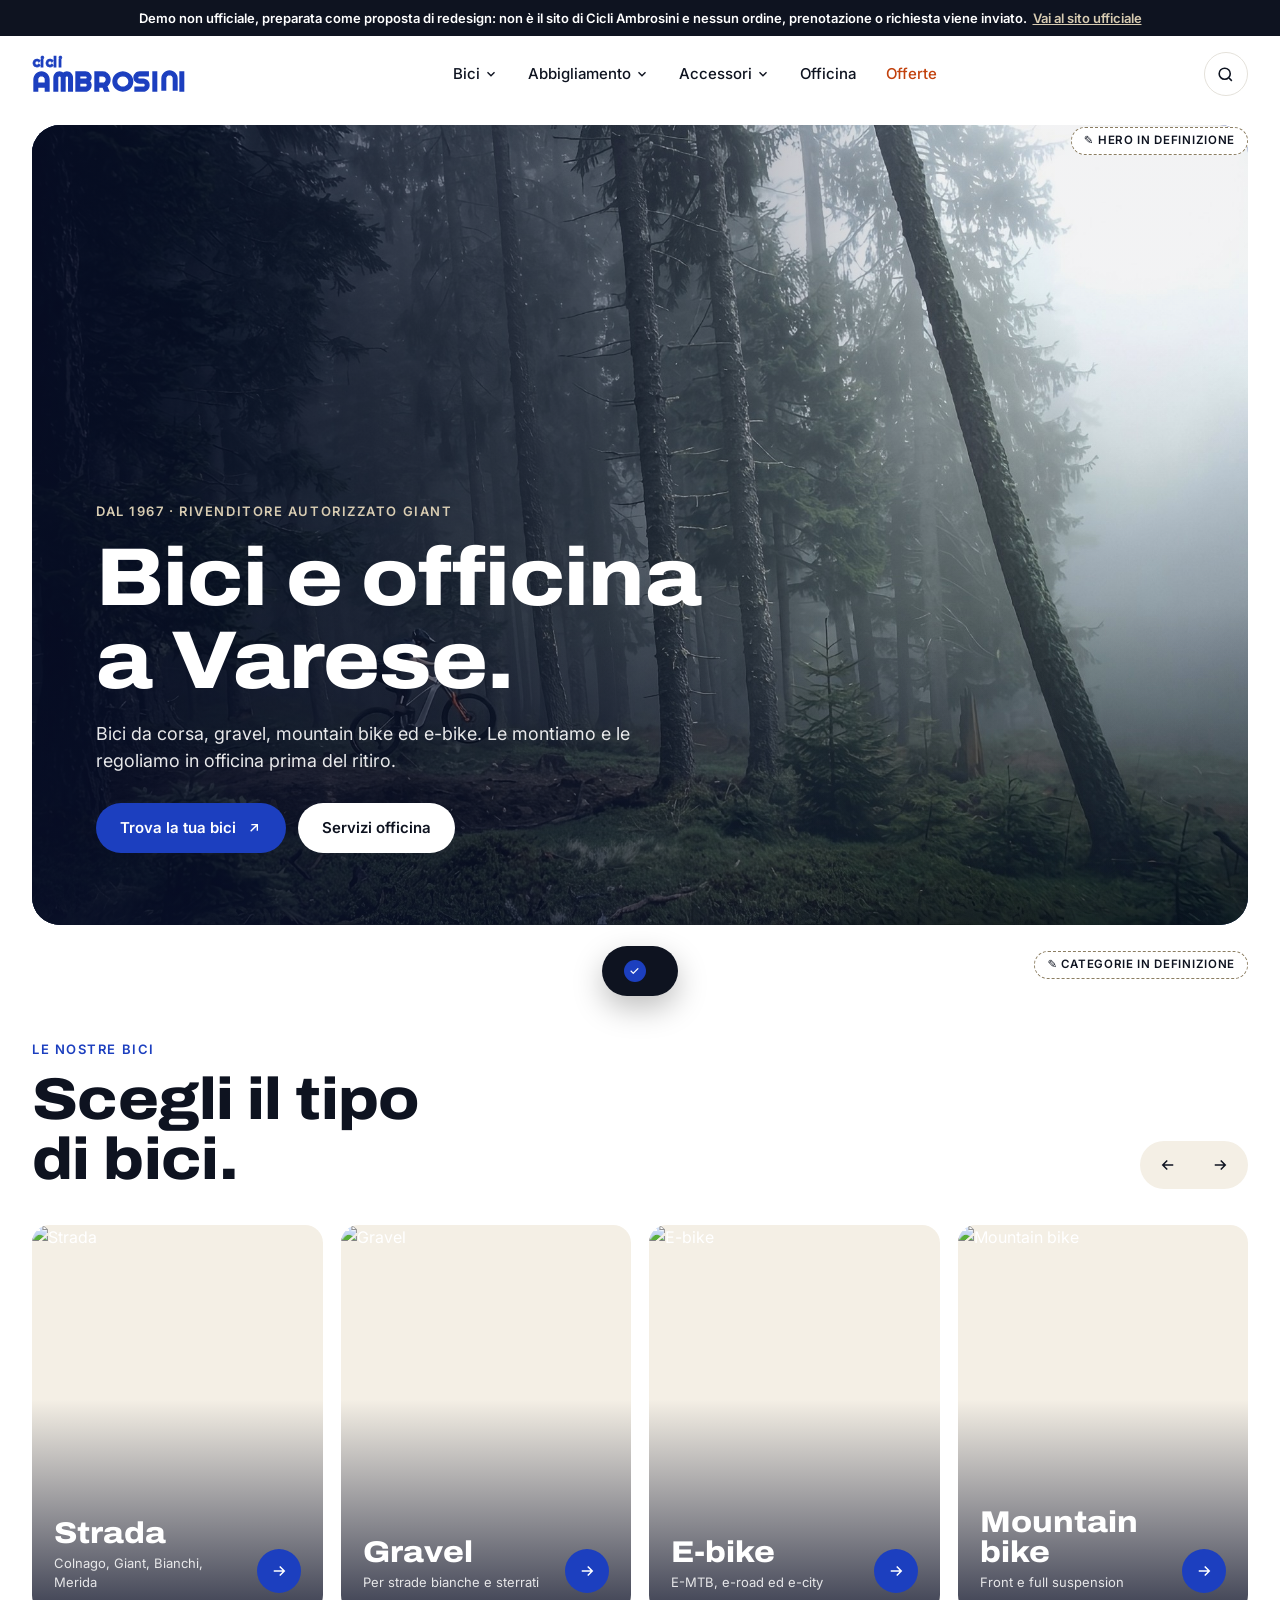
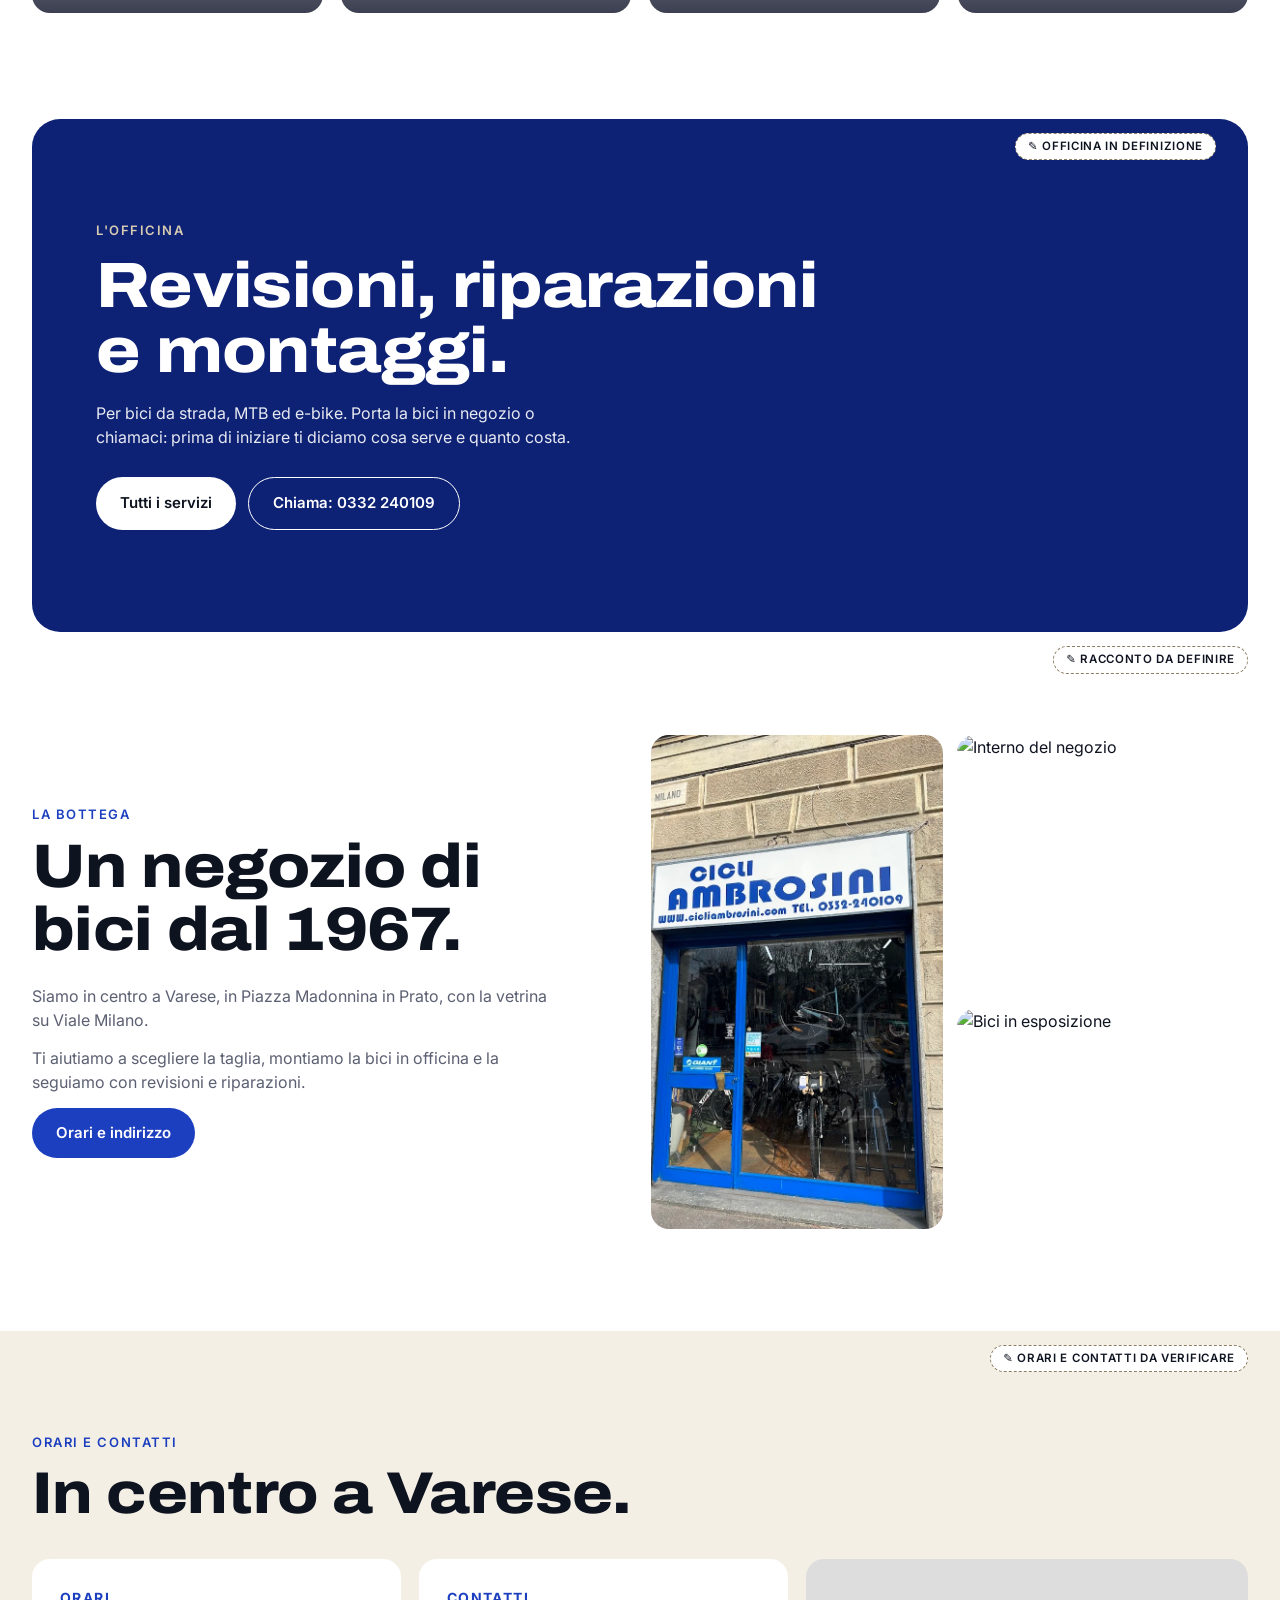
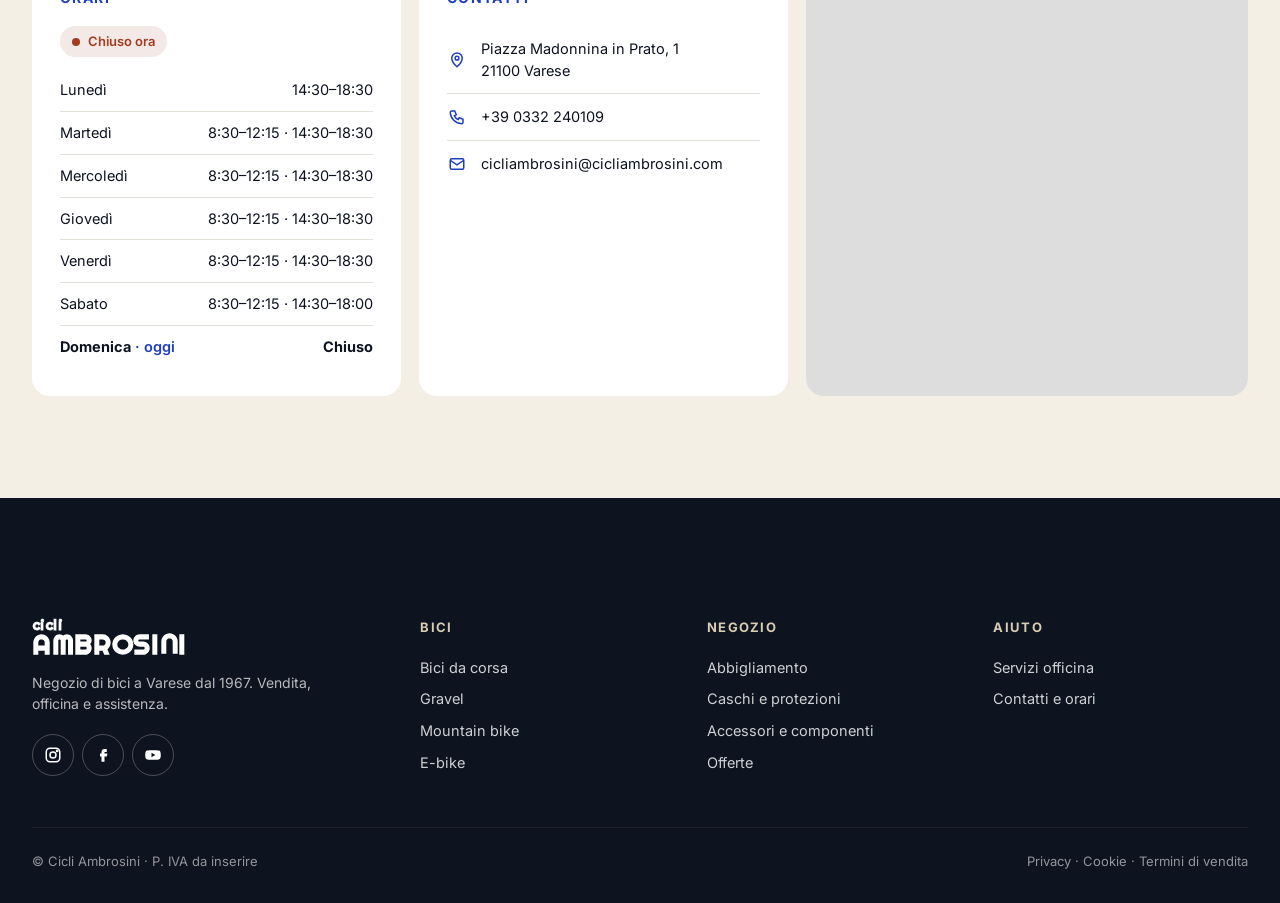
==== commit cba6496d: "Tolti i preferiti anche dal codice della bozza (prima erano solo nascosti) Co-Authored-By: Claude Op" ====
--- a/index.html
+++ b/index.html
@@ -12,22 +12,19 @@
 <link rel="preconnect" href="https://fonts.googleapis.com">
 <link rel="preconnect" href="https://fonts.gstatic.com" crossorigin>
 <link href="https://fonts.googleapis.com/css2?family=Archivo:wdth,wght@100..125,500..900&family=Inter:wght@400;500;600;700&family=Righteous&display=swap" rel="stylesheet">
-<link rel="stylesheet" href="style.css?v=n13">
+<link rel="stylesheet" href="style.css?v=n5">
 <style>.demo-banner{position:relative;z-index:1;background:#0E1320;color:#fff;font:600 13px/1.4 Inter,system-ui,sans-serif;text-align:center;padding:9px 16px}.demo-banner a{color:#D8CCB2;text-decoration:underline;margin-left:6px}@media print{.demo-banner{display:none}}</style>
+<link rel="stylesheet" href="bozza.css?v=1">
+<script src="bozza.js?v=1" defer></script>
 </head>
 <body>
 <div class="demo-banner" role="note">Demo non ufficiale, preparata come proposta di redesign: non è il sito di Cicli Ambrosini e nessun ordine, prenotazione o richiesta viene inviato.<a href="https://www.cicliambrosini.it" rel="nofollow">Vai al sito ufficiale</a></div>
 
-<div class="topbar"><div class="wrap">
-  <span>Ritiro gratuito in negozio a Varese</span>
-  <span>Officina per bici da strada, MTB ed e-bike</span>
-  <span>Paga in 3 rate senza interessi, da 100 €</span>
-</div></div>
 
 <header id="hdr">
   <div class="wrap head">
     <a href="index.html" class="logo" aria-label="Cicli Ambrosini, home"><small>CICLI</small><b>AMBROSI<span class="n">U</span>I</b></a>
-    <nav class="main" id="mainNav"><!-- nav:main --><div class="mm"><a class="mm-t" href="catalogo.html#/g/Bici" aria-haspopup="true">Bici<svg class="chev" viewBox="0 0 24 24" fill="none" stroke="currentColor" stroke-width="2.4"><path d="m6 9 6 6 6-6"/></svg></a><div class="mm-p"><div class="wrap mm-g"><div class="mm-c"><h5>Per disciplina</h5><a href="catalogo.html#/c/Strada">Strada<span>55</span></a><a href="catalogo.html#/c/Gravel">Gravel<span>11</span></a><a href="catalogo.html#/c/Mountain%20bike">Mountain bike<span>16</span></a><a href="catalogo.html#/c/Citt%C3%A0%20e%20trekking">Città e trekking<span>6</span></a></div><div class="mm-c"><h5>Elettriche</h5><a href="catalogo.html#/c/E-bike">E-bike<span>13</span></a></div><div class="mm-c"><h5>Per chi monta</h5><a href="catalogo.html#/c/Telai">Telai<span>11</span></a></div><div class="mm-c mm-x"><h5>Scorciatoie</h5><a href="catalogo.html#/g/Bici">Tutte le bici</a><a href="catalogo.html#/g/E-bike">Tutte le e-bike</a><a href="catalogo.html#/g/Bici?usato=1">Bici e telai usati</a><a href="catalogo.html#/aiutami">Aiutami a scegliere</a><a href="catalogo.html#/confronta">Confronta le bici</a></div></div></div></div><div class="mm"><a class="mm-t" href="catalogo.html#/g/Abbigliamento" aria-haspopup="true">Abbigliamento<svg class="chev" viewBox="0 0 24 24" fill="none" stroke="currentColor" stroke-width="2.4"><path d="m6 9 6 6 6-6"/></svg></a><div class="mm-p"><div class="wrap mm-g"><div class="mm-c"><h5>Vestirsi</h5><a href="catalogo.html#/c/Maglie%2C%20giacche%20e%20salopette">Maglie, giacche e salopette<span>32</span></a><a href="catalogo.html#/c/Guanti">Guanti<span>17</span></a><a href="catalogo.html#/c/Calze%2C%20cappellini%20e%20scaldacollo">Calze, cappellini e scaldacollo<span>13</span></a></div><div class="mm-c"><h5>Scarpe e protezione</h5><a href="catalogo.html#/c/Scarpe%20e%20copriscarpe">Scarpe e copriscarpe<span>25</span></a><a href="catalogo.html#/c/Caschi%20e%20protezioni">Caschi e protezioni<span>22</span></a><a href="catalogo.html#/c/Occhiali%20e%20maschere">Occhiali e maschere<span>13</span></a></div><div class="mm-c mm-x"><h5>Scorciatoie</h5><a href="catalogo.html#/g/Abbigliamento">Tutto l’abbigliamento</a><a href="catalogo.html#/g/Abbigliamento?brand=Santini">Collezione Santini</a><a href="catalogo.html#/g/Abbigliamento?brand=Liv">Linea donna Liv</a></div></div></div></div><div class="mm"><a class="mm-t" href="catalogo.html#/g/Accessori" aria-haspopup="true">Accessori<svg class="chev" viewBox="0 0 24 24" fill="none" stroke="currentColor" stroke-width="2.4"><path d="m6 9 6 6 6-6"/></svg></a><div class="mm-p"><div class="wrap mm-g"><div class="mm-c"><h5>Componenti</h5><a href="catalogo.html#/c/Ruote%20e%20copertoni">Ruote e copertoni<span>10</span></a><a href="catalogo.html#/c/Trasmissione%20e%20pedali">Trasmissione e pedali<span>27</span></a><a href="catalogo.html#/c/Manubri%2C%20selle%20e%20nastri">Manubri, selle e nastri<span>23</span></a><a href="catalogo.html#/c/Batterie%20e%20caricatori%20e-bike">Batterie e caricatori e-bike<span>10</span></a></div><div class="mm-c"><h5>Per la bici</h5><a href="catalogo.html#/c/Borse%20e%20portaborracce">Borse e portaborracce<span>25</span></a><a href="catalogo.html#/c/Elettronica%20e%20luci">Elettronica e luci<span>15</span></a></div><div class="mm-c"><h5>Manutenzione</h5><a href="catalogo.html#/c/Pompe%2C%20attrezzi%20e%20lucchetti">Pompe, attrezzi e lucchetti<span>7</span></a></div><div class="mm-c"><h5>Alimentazione</h5><a href="catalogo.html#/c/Integratori">Integratori<span>12</span></a></div><div class="mm-c mm-x"><h5>Scorciatoie</h5><a href="catalogo.html#/g/Accessori">Tutti gli accessori</a><a href="catalogo.html#/c/Batterie%20e%20caricatori%20e-bike">Ricambi e-bike</a><a href="catalogo.html#/officina">Servizi officina</a></div></div></div></div><a href="catalogo.html#/officina" class="nav-l">Officina</a><a href="catalogo.html#/offerte" class="nav-l nav-off">Offerte</a><!-- /nav:main --></nav>
+    <nav class="main" id="mainNav"><!-- nav:main --><div class="mm"><a class="mm-t" href="catalogo.html#/g/Bici" aria-haspopup="true">Bici<svg class="chev" viewBox="0 0 24 24" fill="none" stroke="currentColor" stroke-width="2.4"><path d="m6 9 6 6 6-6"/></svg></a><div class="mm-p"><div class="wrap mm-g"><div class="mm-c"><h5>Per disciplina</h5><a href="catalogo.html#/c/Strada">Strada<span>3</span></a><a href="catalogo.html#/c/Gravel">Gravel<span>3</span></a><a href="catalogo.html#/c/Mountain%20bike">Mountain bike<span>3</span></a></div><div class="mm-c"><h5>Elettriche</h5><a href="catalogo.html#/c/E-bike">E-bike<span>3</span></a></div><div class="mm-c mm-x"><h5>Scorciatoie</h5><a href="catalogo.html#/g/Bici">Tutte le bici</a><a href="catalogo.html#/g/E-bike">Tutte le e-bike</a></div></div></div></div><div class="mm"><a class="mm-t" href="catalogo.html#/g/Abbigliamento" aria-haspopup="true">Abbigliamento<svg class="chev" viewBox="0 0 24 24" fill="none" stroke="currentColor" stroke-width="2.4"><path d="m6 9 6 6 6-6"/></svg></a><div class="mm-p"><div class="wrap mm-g"><div class="mm-c"><h5>Vestirsi</h5><a href="catalogo.html#/c/Maglie%2C%20giacche%20e%20salopette">Maglie, giacche e salopette<span>3</span></a></div><div class="mm-c"><h5>Protezione</h5><a href="catalogo.html#/c/Caschi%20e%20protezioni">Caschi e protezioni<span>3</span></a></div><div class="mm-c mm-x"><h5>Scorciatoie</h5><a href="catalogo.html#/g/Abbigliamento">Tutto l’abbigliamento</a></div></div></div></div><div class="mm"><a class="mm-t" href="catalogo.html#/g/Accessori" aria-haspopup="true">Accessori<svg class="chev" viewBox="0 0 24 24" fill="none" stroke="currentColor" stroke-width="2.4"><path d="m6 9 6 6 6-6"/></svg></a><div class="mm-p"><div class="wrap mm-g"><div class="mm-c"><h5>Componenti</h5><a href="catalogo.html#/c/Trasmissione%20e%20pedali">Trasmissione e pedali<span>3</span></a></div><div class="mm-c"><h5>Per la bici</h5><a href="catalogo.html#/c/Borse%20e%20portaborracce">Borse e portaborracce<span>3</span></a></div><div class="mm-c mm-x"><h5>Scorciatoie</h5><a href="catalogo.html#/g/Accessori">Tutti gli accessori</a><a href="catalogo.html#/officina">Servizi officina</a></div></div></div></div><a href="catalogo.html#/officina" class="nav-l">Officina</a><a href="catalogo.html#/offerte" class="nav-l nav-off">Offerte</a><!-- /nav:main --></nav>
     <div class="icons">
       <a class="icon-btn hide-m" href="catalogo.html#/cerca" aria-label="Cerca"><svg viewBox="0 0 24 24" fill="none" stroke="currentColor" stroke-width="2"><circle cx="11" cy="11" r="7"/><path d="m20 20-3.5-3.5"/></svg></a>
       <a class="icon-btn" href="catalogo.html#/carrello" aria-label="Carrello"><svg viewBox="0 0 24 24" fill="none" stroke="currentColor" stroke-width="2"><path d="M5 8h14l-1.2 11.2a2 2 0 0 1-2 1.8H8.2a2 2 0 0 1-2-1.8z"/><path d="M9 8V6a3 3 0 0 1 6 0v2"/></svg><span class="badge" id="cartCount">0</span></a>
@@ -38,14 +35,14 @@
 
 <div class="drawer" id="drawer">
   <button class="close" id="closeMenu" aria-label="Chiudi"><svg width="18" height="18" viewBox="0 0 24 24" fill="none" stroke="currentColor" stroke-width="2"><path d="M6 6l12 12M18 6 6 18"/></svg></button>
-  <nav id="drawerNav"><!-- nav:drawer --><details><summary>Bici</summary><a href="catalogo.html#/c/Strada">Strada</a><a href="catalogo.html#/c/Gravel">Gravel</a><a href="catalogo.html#/c/Mountain%20bike">Mountain bike</a><a href="catalogo.html#/c/Citt%C3%A0%20e%20trekking">Città e trekking</a><a href="catalogo.html#/c/E-bike">E-bike</a><a href="catalogo.html#/c/Telai">Telai</a><a href="catalogo.html#/g/Bici" class="d-all">Tutto: bici →</a></details><details><summary>Abbigliamento</summary><a href="catalogo.html#/c/Maglie%2C%20giacche%20e%20salopette">Maglie, giacche e salopette</a><a href="catalogo.html#/c/Guanti">Guanti</a><a href="catalogo.html#/c/Calze%2C%20cappellini%20e%20scaldacollo">Calze, cappellini e scaldacollo</a><a href="catalogo.html#/c/Scarpe%20e%20copriscarpe">Scarpe e copriscarpe</a><a href="catalogo.html#/c/Caschi%20e%20protezioni">Caschi e protezioni</a><a href="catalogo.html#/c/Occhiali%20e%20maschere">Occhiali e maschere</a><a href="catalogo.html#/g/Abbigliamento" class="d-all">Tutto: abbigliamento →</a></details><details><summary>Accessori</summary><a href="catalogo.html#/c/Ruote%20e%20copertoni">Ruote e copertoni</a><a href="catalogo.html#/c/Trasmissione%20e%20pedali">Trasmissione e pedali</a><a href="catalogo.html#/c/Manubri%2C%20selle%20e%20nastri">Manubri, selle e nastri</a><a href="catalogo.html#/c/Batterie%20e%20caricatori%20e-bike">Batterie e caricatori e-bike</a><a href="catalogo.html#/c/Borse%20e%20portaborracce">Borse e portaborracce</a><a href="catalogo.html#/c/Elettronica%20e%20luci">Elettronica e luci</a><a href="catalogo.html#/c/Pompe%2C%20attrezzi%20e%20lucchetti">Pompe, attrezzi e lucchetti</a><a href="catalogo.html#/c/Integratori">Integratori</a><a href="catalogo.html#/g/Accessori" class="d-all">Tutto: accessori →</a></details><a href="catalogo.html#/officina">Officina</a><a href="catalogo.html#/offerte" class="nav-off">Offerte</a><a href="catalogo.html#/aiutami" class="d-small">Aiutami a scegliere</a><a href="catalogo.html#/carrello" class="d-small">Carrello</a><!-- /nav:drawer --></nav>
+  <nav id="drawerNav"><!-- nav:drawer --><details><summary>Bici</summary><a href="catalogo.html#/c/Strada">Strada</a><a href="catalogo.html#/c/Gravel">Gravel</a><a href="catalogo.html#/c/Mountain%20bike">Mountain bike</a><a href="catalogo.html#/c/E-bike">E-bike</a><a href="catalogo.html#/g/Bici" class="d-all">Tutto: bici →</a></details><details><summary>Abbigliamento</summary><a href="catalogo.html#/c/Maglie%2C%20giacche%20e%20salopette">Maglie, giacche e salopette</a><a href="catalogo.html#/c/Caschi%20e%20protezioni">Caschi e protezioni</a><a href="catalogo.html#/g/Abbigliamento" class="d-all">Tutto: abbigliamento →</a></details><details><summary>Accessori</summary><a href="catalogo.html#/c/Trasmissione%20e%20pedali">Trasmissione e pedali</a><a href="catalogo.html#/c/Borse%20e%20portaborracce">Borse e portaborracce</a><a href="catalogo.html#/g/Accessori" class="d-all">Tutto: accessori →</a></details><a href="catalogo.html#/officina">Officina</a><a href="catalogo.html#/offerte" class="nav-off">Offerte</a><!-- /nav:drawer --></nav>
   <div class="foot">Piazza Madonnina in Prato, 1 · Varese<br>+39 0332 240109</div>
 </div>
 
 <!-- Hero statico: foto, titolo e pulsanti -->
-<section class="sh" id="sh" aria-labelledby="sh-title">
+<section class="sh" id="sh" data-draft="Hero in definizione" aria-labelledby="sh-title">
   <div class="sh-stage" id="shStage">
-    <img class="sh-photo" src="hero.jpg" width="2000" height="1250" fetchpriority="high" alt="Ciclista in mountain bike in volo su un sentiero, in un bosco avvolto dalla nebbia">
+    <img class="sh-photo" src="hero.jpg" width="1436" height="1112" fetchpriority="high" alt="Bici da corsa Giant davanti al negozio Cicli Ambrosini a Varese">
     <div class="sh-veil" aria-hidden="true"></div>
 
     <div class="hero-copy sh-final" id="shFinal">
@@ -60,10 +57,11 @@
   </div>
 </section>
 
+
 <!-- CATEGORIE -->
-<section id="bici">
+<section id="bici" data-draft="Categorie in definizione">
   <div class="wrap">
-    <div class="sec-head">
+    <div class="sec-head reveal">
       <div><div class="eyebrow">Le nostre bici</div><h2 class="display">Scegli il tipo<br>di bici.</h2></div>
       <div style="display:flex;flex-direction:column;gap:18px;align-items:flex-end">
         <div class="arrows" data-rail="cats"><button aria-label="Indietro" data-dir="-1"><svg viewBox="0 0 24 24" fill="none" stroke="currentColor" stroke-width="2"><path d="M19 12H5M11 6l-6 6 6 6"/></svg></button><button aria-label="Avanti" data-dir="1"><svg viewBox="0 0 24 24" fill="none" stroke="currentColor" stroke-width="2"><path d="M5 12h14M13 6l6 6-6 6"/></svg></button></div>
@@ -74,9 +72,9 @@
 </section>
 
 <!-- OFFICINA -->
-<div class="band plain" id="officina">
+<div class="band plain" id="officina" data-draft="Officina in definizione">
   <div class="in">
-    <div>
+    <div class="reveal">
       <div class="eyebrow">L'officina</div>
       <h2 class="display">Revisioni, riparazioni<br>e montaggi.</h2>
       <p>Per bici da strada, MTB ed e-bike. Porta la bici in negozio o chiamaci: prima di iniziare ti diciamo cosa serve e quanto costa.</p>
@@ -85,20 +83,18 @@
   </div>
 </div>
 
-<!-- MARCHI -->
-<div class="brands" aria-label="Marchi trattati"><div class="marquee" id="marquee"></div></div>
 
 <!-- BOTTEGA -->
-<section id="bottega">
+<section id="bottega" data-draft="Racconto da definire">
   <div class="wrap story">
-    <div>
+    <div class="reveal">
       <div class="eyebrow">La bottega</div>
       <h2 class="display">Un negozio di bici dal 1967.</h2>
       <p>Siamo in centro a Varese, in Piazza Madonnina in Prato, con la vetrina su Viale Milano.</p>
-      <p>Ti aiutiamo a scegliere la taglia, montiamo la bici in officina e la seguiamo con revisioni e riparazioni, anche se l'hai comprata online.</p>
+      <p>Ti aiutiamo a scegliere la taglia, montiamo la bici in officina e la seguiamo con revisioni e riparazioni.</p>
       <a href="#visita" class="btn btn-blue">Orari e indirizzo</a>
     </div>
-    <div class="collage">
+    <div class="collage reveal">
       <img src="vetrina.webp" alt="La vetrina di Cicli Ambrosini in Viale Milano, Varese">
       <img data-wix="e32304525849402b995552dd385c3e9f~mv2.jpg" data-w="700" data-h="520" alt="Interno del negozio">
       <img data-wix="e9b5b0ed0348415682b839036f51b873~mv2.jpg" data-w="700" data-h="440" alt="Bici in esposizione">
@@ -107,9 +103,9 @@
 </section>
 
 <!-- VIENI A TROVARCI -->
-<section class="visit" id="visita">
+<section class="visit" id="visita" data-draft="Orari e contatti da verificare">
   <div class="wrap">
-    <div class="sec-head">
+    <div class="sec-head reveal">
       <div><div class="eyebrow">Orari e contatti</div><h2 class="display">In centro a Varese.</h2></div>
     </div>
     <div class="visit-grid">
@@ -123,7 +119,6 @@
         <a href="https://www.google.com/maps/search/?api=1&query=Piazza+Madonnina+in+Prato+1+Varese" target="_blank" rel="noopener"><i><svg viewBox="0 0 24 24" fill="none" stroke="currentColor" stroke-width="2"><path d="M12 21s-7-6.2-7-11.5a7 7 0 0 1 14 0C19 14.8 12 21 12 21z"/><circle cx="12" cy="9.5" r="2.5"/></svg></i>Piazza Madonnina in Prato, 1<br>21100 Varese</a>
         <a href="tel:+390332240109"><i><svg viewBox="0 0 24 24" fill="none" stroke="currentColor" stroke-width="2"><path d="M5 4h4l2 5-2.5 1.5a11 11 0 0 0 5 5L15 13l5 2v4a2 2 0 0 1-2 2A16 16 0 0 1 3 6a2 2 0 0 1 2-2"/></svg></i>+39 0332 240109</a>
         <a href="mailto:cicliambrosini@cicliambrosini.com"><i><svg viewBox="0 0 24 24" fill="none" stroke="currentColor" stroke-width="2"><rect x="3" y="5" width="18" height="14" rx="2"/><path d="m3 7 9 6 9-6"/></svg></i>cicliambrosini@cicliambrosini.com</a>
-        <a href="https://maps.google.com/?cid=14169359840540097843" target="_blank" rel="noopener"><i><svg viewBox="0 0 24 24" fill="none" stroke="currentColor" stroke-width="2"><path d="m12 3.5 2.6 5.3 5.9.9-4.3 4.1 1 5.8L12 16.9l-5.2 2.7 1-5.8-4.3-4.1 5.9-.9z"/></svg></i><span>93 recensioni su Google Maps<small>Non verificate da noi · dato di settembre 2026</small></span></a>
       </div>
       <div class="map"><iframe loading="lazy" title="Mappa" src="https://www.google.com/maps?q=Piazza+Madonnina+in+Prato+1,+Varese&output=embed"></iframe></div>
     </div>
@@ -132,10 +127,6 @@
 
 <footer>
   <div class="wrap">
-    <div class="news">
-      <h2 class="display">Novità e offerte, una mail al mese.</h2>
-      <form onsubmit="event.preventDefault();const i=this.querySelector('input');if(!/^[^@\s]+@[^@\s]+\.[^@\s]+$/.test(i.value)){toast('Inserisci un’email valida');i.focus();return}toast('Iscrizione simulata: nessun dato è stato inviato');this.reset()"><input type="email" required placeholder="La tua email" aria-label="Email"><button class="btn btn-blue">Iscriviti</button></form>
-    </div>
     <div class="foot-grid">
       <div>
         <div class="logo" role="img" aria-label="Cicli Ambrosini"><small>CICLI</small><b>AMBROSI<span class="n">U</span>I</b></div>
@@ -146,15 +137,16 @@
           <a href="https://www.youtube.com/@cicliambrosini4947" target="_blank" rel="noopener" aria-label="YouTube"><svg viewBox="0 0 24 24" fill="currentColor"><path d="M22 8.2a3 3 0 0 0-2.1-2.1C18 5.6 12 5.6 12 5.6s-6 0-7.9.5A3 3 0 0 0 2 8.2 31 31 0 0 0 1.6 12 31 31 0 0 0 2 15.8a3 3 0 0 0 2.1 2.1c1.9.5 7.9.5 7.9.5s6 0 7.9-.5a3 3 0 0 0 2.1-2.1 31 31 0 0 0 .4-3.8 31 31 0 0 0-.4-3.8zM10 15V9l5.2 3z"/></svg></a>
         </div>
       </div>
-      <div><h4>Bici</h4><a href="catalogo.html#/c/Strada">Bici da corsa</a><a href="catalogo.html#/c/Gravel">Gravel</a><a href="catalogo.html#/c/Mountain%20bike">Mountain bike</a><a href="catalogo.html#/g/E-bike">E-bike</a><a href="catalogo.html#/c/Citt%C3%A0%20e%20trekking">Città e trekking</a><a href="catalogo.html#/aiutami">Aiutami a scegliere</a></div>
-      <div><h4>Negozio</h4><a href="catalogo.html#/g/Abbigliamento">Abbigliamento</a><a href="catalogo.html#/c/Caschi%20e%20protezioni">Caschi e protezioni</a><a href="catalogo.html#/g/Accessori">Accessori e componenti</a><a href="catalogo.html#/offerte">Offerte</a><a href="catalogo.html">Catalogo completo</a></div>
-      <div><h4>Aiuto</h4><a href="catalogo.html#/info/spedizioni">Spedizioni e resi</a><a href="catalogo.html#/info/pagamenti">Pagamento a rate</a><a href="catalogo.html#/officina">Servizi officina</a><a href="catalogo.html#/info/contatti">Contatti e orari</a></div>
+      <div><h4>Bici</h4><a href="catalogo.html#/c/Strada">Bici da corsa</a><a href="catalogo.html#/c/Gravel">Gravel</a><a href="catalogo.html#/c/Mountain%20bike">Mountain bike</a><a href="catalogo.html#/g/E-bike">E-bike</a></div>
+      <div><h4>Negozio</h4><a href="catalogo.html#/g/Abbigliamento">Abbigliamento</a><a href="catalogo.html#/c/Caschi%20e%20protezioni">Caschi e protezioni</a><a href="catalogo.html#/g/Accessori">Accessori e componenti</a><a href="catalogo.html#/offerte">Offerte</a></div>
+      <div><h4>Aiuto</h4><a href="catalogo.html#/officina">Servizi officina</a><a href="catalogo.html#/info/contatti">Contatti e orari</a></div>
     </div>
-    <div class="legal"><span>© Cicli Ambrosini · P. IVA da inserire</span><span><a href="catalogo.html#/info/privacy">Privacy</a> · <a href="catalogo.html#/info/cookie">Cookie</a> · <a href="catalogo.html#/info/termini">Termini di vendita</a> · <a href="proposta.html">Proposta</a></span></div>
+    <div class="legal"><span>© Cicli Ambrosini · P. IVA da inserire</span><span><a href="catalogo.html#/info/privacy">Privacy</a> · <a href="catalogo.html#/info/cookie">Cookie</a> · <a href="catalogo.html#/info/termini">Termini di vendita</a></span></div>
   </div>
 </footer>
 
 <div class="toast" id="toast"><i>✓</i><span></span></div>
+
 
 <script>
 const WIX='https://static.wixstatic.com/media/6420e3_';
@@ -163,21 +155,14 @@
 
 /* Categorie */
 const cats=[
-  ['Strada','Colnago, Giant, Bianchi, Merida','img/categorie/strada.webp',''],
-  ['Gravel','Per strade bianche e sterrati','img/categorie/gravel.webp',''],
-  ['E-bike','E-MTB, e-road ed e-city','img/categorie/e-bike.jpg',''],
-  ['Mountain bike','Front e full suspension','img/categorie/mountain-bike.jpg',''],
-  ['Telai','Per chi monta la bici su misura','img/categorie/telai.jpg',''],
-  ['Città e trekking','Per la città e i viaggi, anche elettriche','e3195d8898d047bc9a194d3296ad09b4~mv2.jpg',''],
+  ['Strada','Colnago, Giant, Bianchi, Merida','916e71461370427f9e7a1208591a01d8~mv2.png',''],
+  ['Gravel','Per strade bianche e sterrati','0b7d4796ee46482a8b830da7624362fe~mv2.png',''],
+  ['E-bike','E-MTB, e-road ed e-city','03a2f64231564dc1b0d9009b364c54e0~mv2.jpg',''],
+  ['Mountain bike','Front e full suspension','c1313e0dba044cb898ec38fa5e27a086~mv2.png',''],
 ];
 const arrow='<svg viewBox="0 0 24 24" fill="none" stroke="currentColor" stroke-width="2"><path d="M5 12h14M13 6l6 6-6 6"/></svg>';
 const CATLINK={'Strada':'#/c/Strada','Gravel':'#/c/Gravel','E-bike':'#/g/E-bike','Mountain bike':'#/c/Mountain%20bike','Telai':'#/c/Telai','Città e trekking':'#/c/Citt%C3%A0%20e%20trekking'};
-document.getElementById('cats').innerHTML=cats.map(([t,s,img,chip])=>`<a href="catalogo.html${CATLINK[t]||'#/g/Bici'}" class="cat"><img src="${/^img\//.test(img)?img:wix(img,900,900,'fit')}" alt="${t}" loading="lazy">${chip?`<span class="chip">${chip}</span>`:''}<div class="txt"><div><h3>${t}</h3><small>${s}</small></div><span class="go">${arrow}</span></div></a>`).join('');
-
-/* Frecce delle categorie: la fila si sposta solo da qui; si disattivano a inizio e fine */
-(()=>{const r=document.getElementById('cats'),bs=document.querySelectorAll('.arrows[data-rail="cats"] button');if(!r||bs.length<2)return;
-  const upd=()=>{bs[0].disabled=r.scrollLeft<=2;bs[1].disabled=r.scrollLeft>=r.scrollWidth-r.clientWidth-2};
-  r.addEventListener('scroll',upd,{passive:true});addEventListener('resize',upd);upd()})();
+document.getElementById('cats').innerHTML=cats.map(([t,s,img,chip])=>`<a href="catalogo.html${CATLINK[t]||'#/g/Bici'}" class="cat"><img src="${wix(img,600,800)}" alt="${t}" loading="lazy">${chip?`<span class="chip">${chip}</span>`:''}<div class="txt"><div><h3>${t}</h3><small>${s}</small></div><span class="go">${arrow}</span></div></a>`).join('');
 
 /* Carrello condiviso con il catalogo (salvato nel browser) */
 const MEM={};const LS={get(k,d){try{const v=localStorage.getItem(k);return v?JSON.parse(v):(MEM[k]??d)}catch(e){return MEM[k]??d}},set(k,v){MEM[k]=v;try{localStorage.setItem(k,JSON.stringify(v))}catch(e){}}};
@@ -191,30 +176,6 @@
 let tt;function toast(m,link,label){const t=document.getElementById('toast');t.querySelector('span').innerHTML=m+(link?` <a href="${link}" style="color:var(--stone);font-weight:700;text-decoration:underline;margin-left:6px">${label}</a>`:'');t.classList.add('on');clearTimeout(tt);tt=setTimeout(()=>t.classList.remove('on'),3200)}
 
 /* Marchi: solo quelli presenti nel catalogo, ognuno porta ai suoi prodotti */
-const brands=['Colnago','Giant','Liv','Bianchi','Merida','Santini','Shimano','Sidi','Mavic','Lazer','MET','Vittoria','Elite','Selle Italia',"O'Neal",'Crono'];
-document.getElementById('marquee').innerHTML=[...brands,...brands].map((b,i)=>`<a href="catalogo.html#/?brand=${encodeURIComponent(b)}" ${i>=brands.length?'aria-hidden="true" tabindex="-1"':''}><span>${b}</span></a>`).join('');
-
-/* Scorrimento dei marchi: va da solo; col mouse sopra rallenta fino a fermarsi senza scatti;
-   si può trascinare col mouse o scorrere col trackpad e col dito, in entrambe le direzioni, all'infinito */
-(()=>{const bx=document.querySelector('.brands'),mq=document.getElementById('marquee'),n=brands.length,still=matchMedia('(prefers-reduced-motion: reduce)');
-  let pos=0,v=0,hold=false,drag=null,moved=0,seen=true,touchT;
-  const period=()=>mq.children[n].offsetLeft-mq.children[0].offsetLeft;
-  const wrap=()=>{const P=period();if(P>0){while(pos>=P)pos-=P;while(pos<0)pos+=P}};
-  bx.addEventListener('pointerenter',e=>{if(e.pointerType==='mouse')hold=true});
-  bx.addEventListener('pointerleave',e=>{if(e.pointerType==='mouse'){hold=false;drag=null;bx.classList.remove('drag')}});
-  bx.addEventListener('pointerdown',e=>{if(e.pointerType!=='mouse'||e.button!==0)return;drag={x:e.clientX,p:pos};moved=0;bx.classList.add('drag')});
-  addEventListener('pointermove',e=>{if(!drag)return;const dx=e.clientX-drag.x;moved=Math.max(moved,Math.abs(dx));pos=drag.p-dx;wrap();bx.scrollLeft=pos});
-  addEventListener('pointerup',()=>{drag=null;bx.classList.remove('drag')});
-  bx.addEventListener('click',e=>{if(moved>6){e.preventDefault();moved=0}},true);
-  bx.addEventListener('touchstart',()=>{hold=true;clearTimeout(touchT)},{passive:true});
-  bx.addEventListener('touchend',()=>{touchT=setTimeout(()=>hold=false,1500)},{passive:true});
-  bx.addEventListener('focusin',()=>hold=true);bx.addEventListener('focusout',()=>hold=false);
-  bx.addEventListener('scroll',()=>{if(Math.abs(bx.scrollLeft-pos)>1.5){pos=bx.scrollLeft;const b=pos;wrap();if(pos!==b)bx.scrollLeft=pos}},{passive:true});
-  const tick=dt=>{const r=bx.getBoundingClientRect();seen=r.bottom>0&&r.top<innerHeight;if(!seen)return;const target=(hold||drag||still.matches)?0:60;v+=(target-v)*Math.min(1,dt*4);if(Math.abs(v)>.5){pos+=v*dt;wrap();bx.scrollLeft=pos}};
-  let last=performance.now();
-  (function loop(now){if(now){tick(Math.min(.05,(now-last)/1000));last=now}requestAnimationFrame(loop)})();
-})();
-
 /* Orari con stato aperto/chiuso */
 const H=[['Domenica',[]],['Lunedì',[['14:30','18:30']]],['Martedì',[['8:30','12:15'],['14:30','18:30']]],['Mercoledì',[['8:30','12:15'],['14:30','18:30']]],['Giovedì',[['8:30','12:15'],['14:30','18:30']]],['Venerdì',[['8:30','12:15'],['14:30','18:30']]],['Sabato',[['8:30','12:15'],['14:30','18:00']]]];
 const now=new Date(),d=now.getDay(),mins=now.getHours()*60+now.getMinutes(),toM=s=>{const[h,m]=s.split(':');return +h*60+ +m};
@@ -223,11 +184,13 @@
 const open=H[d][1].some(([a,b])=>mins>=toM(a)&&mins<toM(b));const st=document.getElementById('status');
 if(!open){st.textContent='Chiuso ora';st.classList.add('closed')}
 
-/* Header e menu */
+/* Header, menu, animazioni */
 const hdr=document.getElementById('hdr');addEventListener('scroll',()=>hdr.classList.toggle('scrolled',scrollY>10),{passive:true});
 /* Menu a tendina (lo scrive lavoro/pipeline/build_nav.py) */
 document.getElementById('mainNav').addEventListener('click',e=>{const m=e.target.closest('.mm');if(m&&e.target.closest('a')){m.classList.add('shut');document.activeElement&&document.activeElement.blur()}});document.querySelectorAll('#mainNav .mm').forEach(m=>m.addEventListener('mouseleave',()=>m.classList.remove('shut')));
 const dr=document.getElementById('drawer');document.getElementById('openMenu').onclick=()=>dr.classList.add('open');document.getElementById('closeMenu').onclick=()=>dr.classList.remove('open');dr.querySelectorAll('nav a').forEach(a=>a.onclick=()=>dr.classList.remove('open'));
+const io=new IntersectionObserver(es=>es.forEach(e=>{if(e.isIntersecting){e.target.classList.add('shown');io.unobserve(e.target)}}),{threshold:.12});
+document.querySelectorAll('.reveal').forEach(el=>io.observe(el));
 
 </script>
 </body>
--- a/bozza.css
+++ b/bozza.css
@@ -0,0 +1,17 @@
+/* Aspetto da bozza (solo branch demo): niente funzioni d'acquisto, sezioni segnate "in definizione". */
+.topbar,.usp,
+a[href$="#/carrello"],a[href$="#/preferiti"],.badge,
+.heart,.cmpchk,.cmpbar,.mbar,#favBtn,#buyBtn,.installments,
+.rate,.field:has(.delivery),[data-t="p-ship"],#p-ship{display:none!important}
+.reveal{opacity:1!important;transform:none!important;transition:none!important}
+.draft-host{position:relative}
+.draft-tag{position:absolute;top:14px;right:var(--gutter,16px);z-index:20;background:#fff;color:var(--ink);border:1.5px dashed var(--stone-dark);border-radius:999px;font:600 11.5px/1 Inter,system-ui,sans-serif;letter-spacing:.06em;text-transform:uppercase;padding:7px 12px;pointer-events:none}
+.draft-tag::before{content:"✎ "}
+.cta-call{display:inline-flex}
+.concept{background:#fff;border:1.5px dashed var(--stone-dark);box-shadow:none}
+@media print{.draft-tag{display:none}}
+
+/* Versione plain: nessuna animazione o transizione di movimento */
+.ride{display:none!important}
+*,*::before,*::after{animation:none!important;scroll-behavior:auto!important}
+.cat img,.cat:hover img,.card,.card:hover,.btn:hover,.cat .go,.cat:hover .go{transition:none!important;transform:none!important}
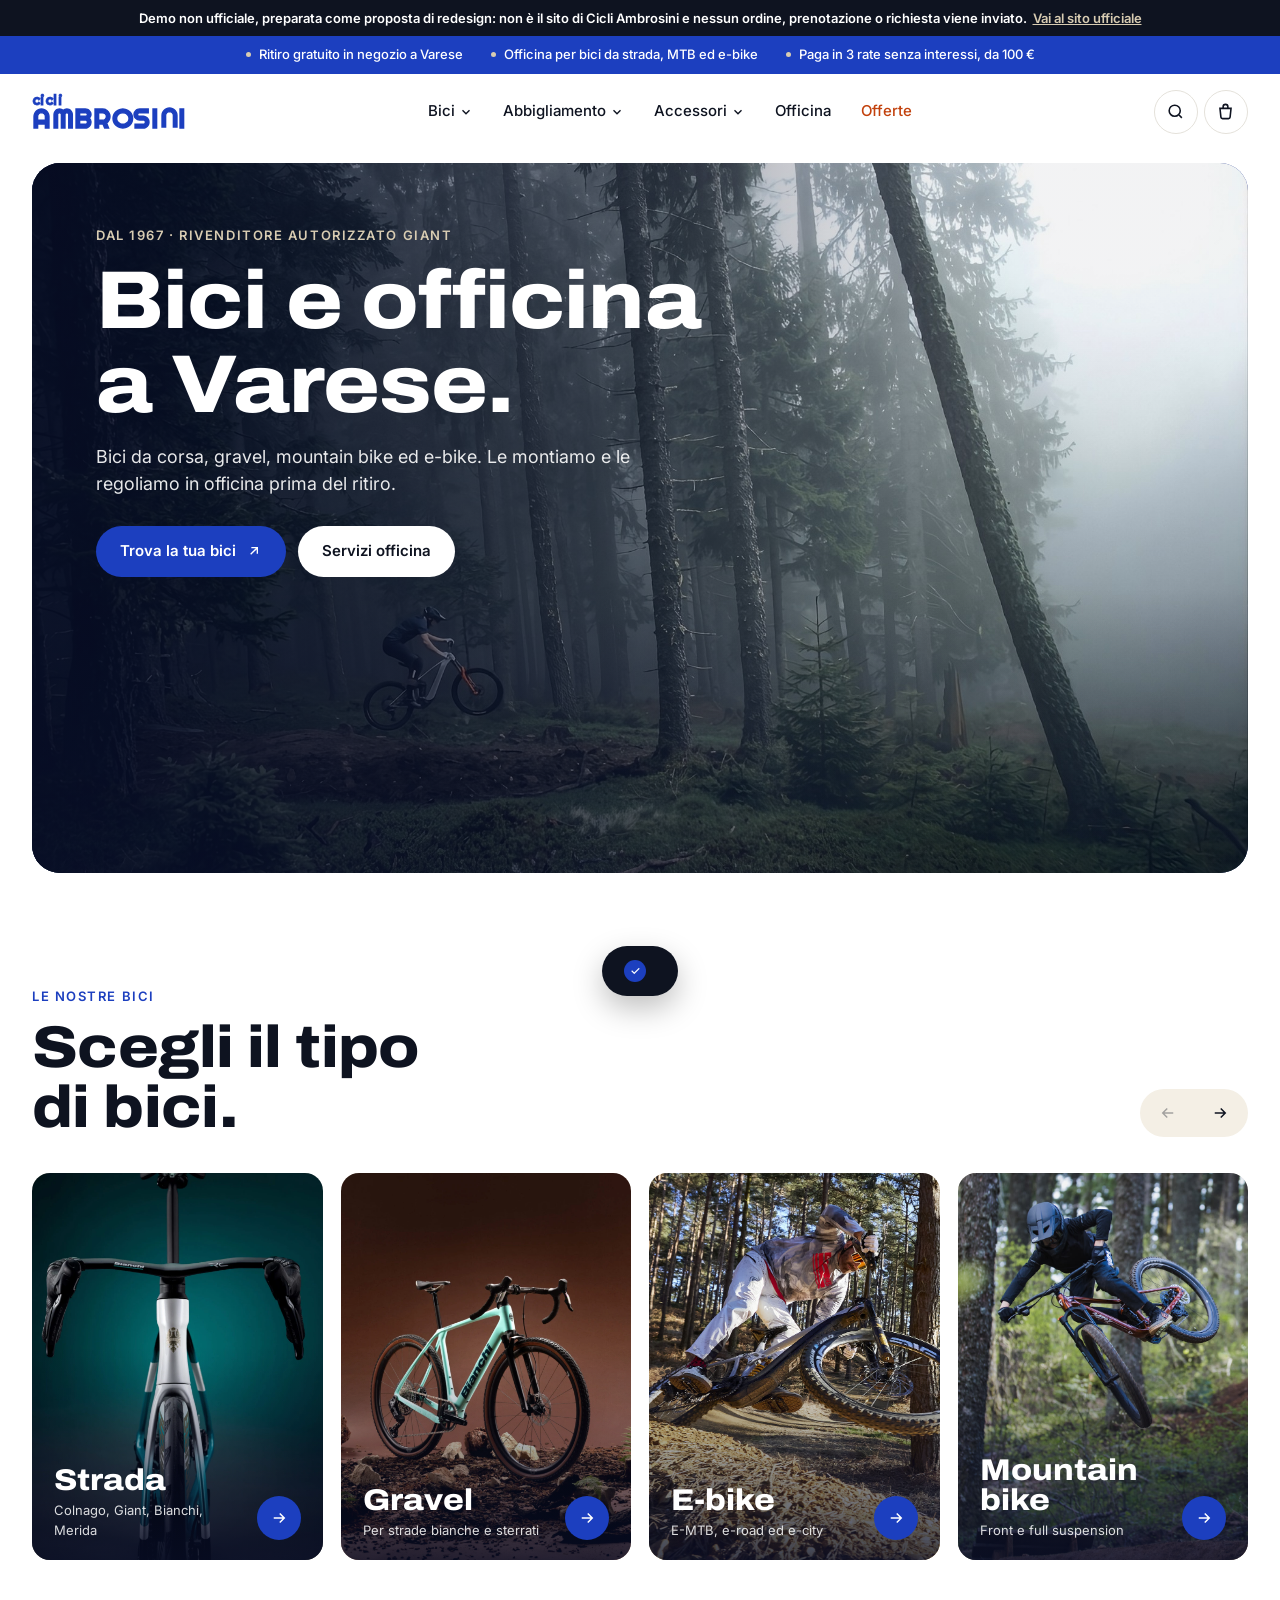
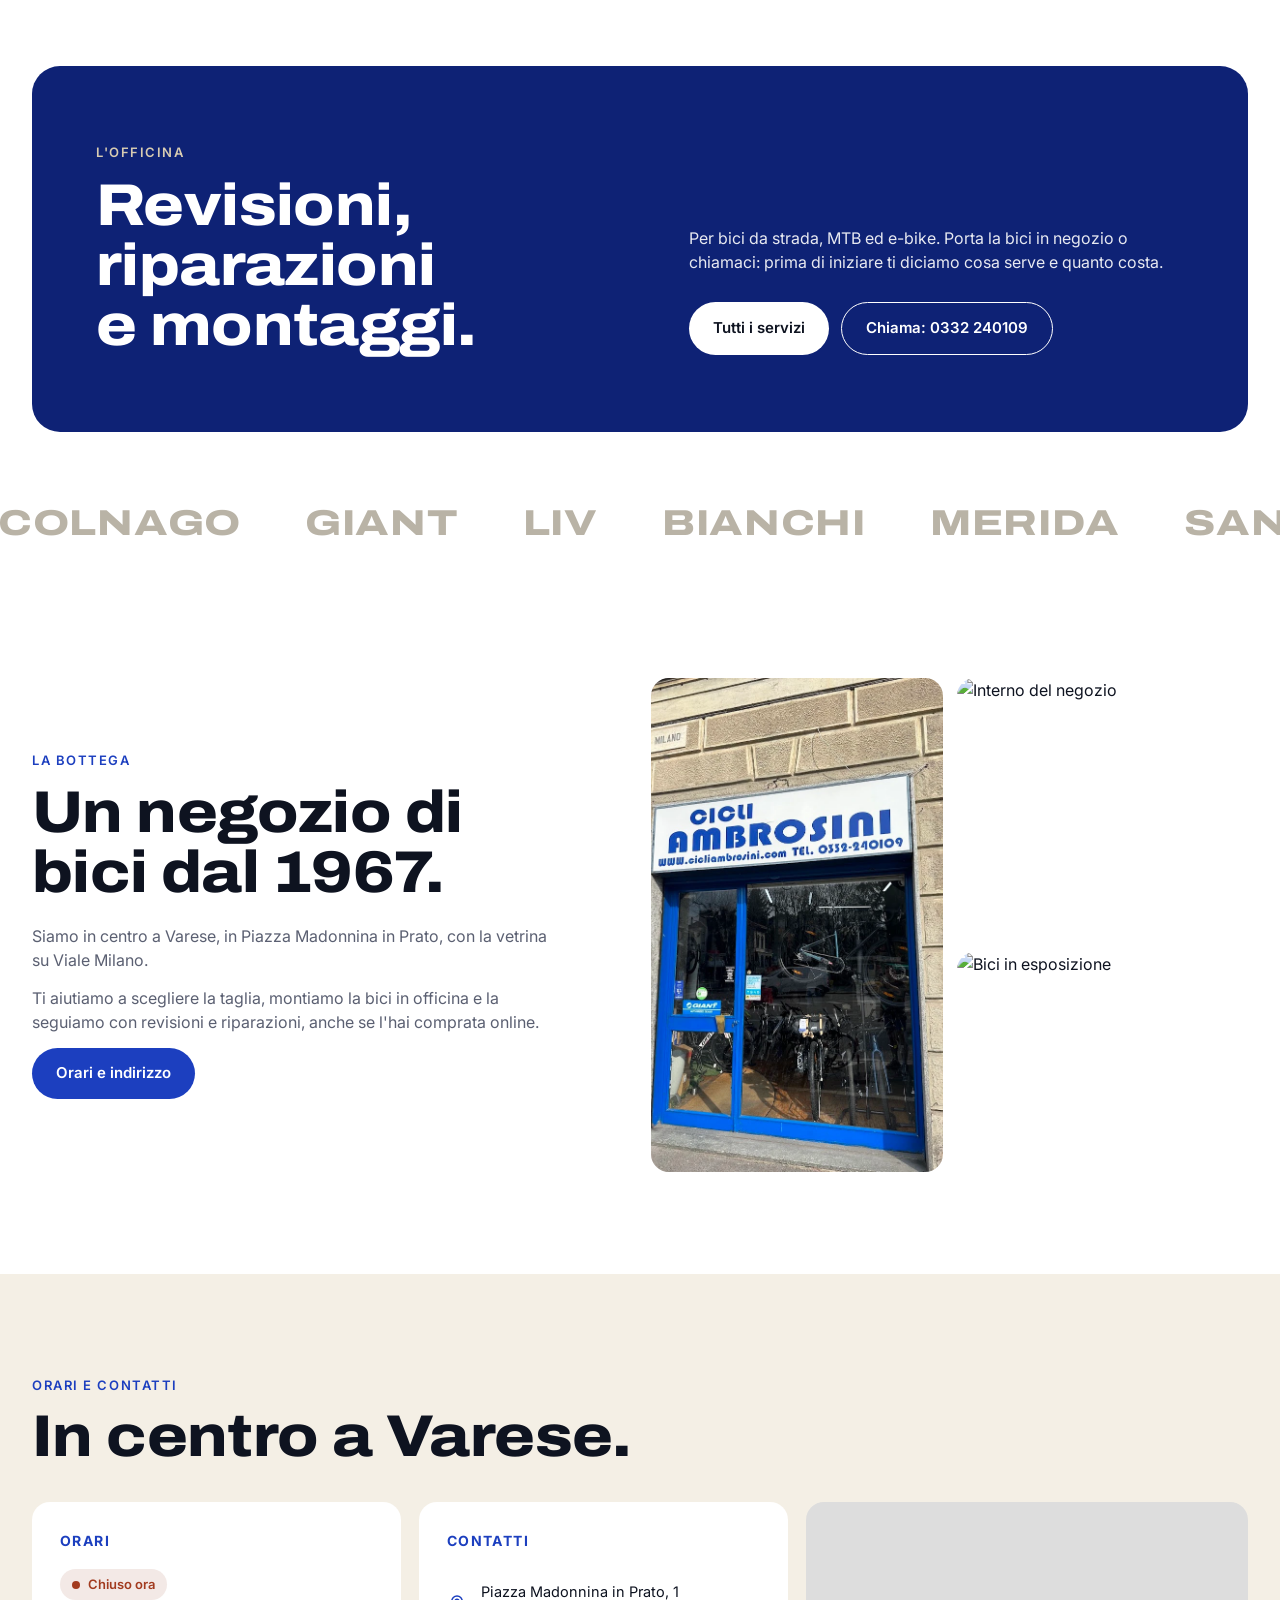
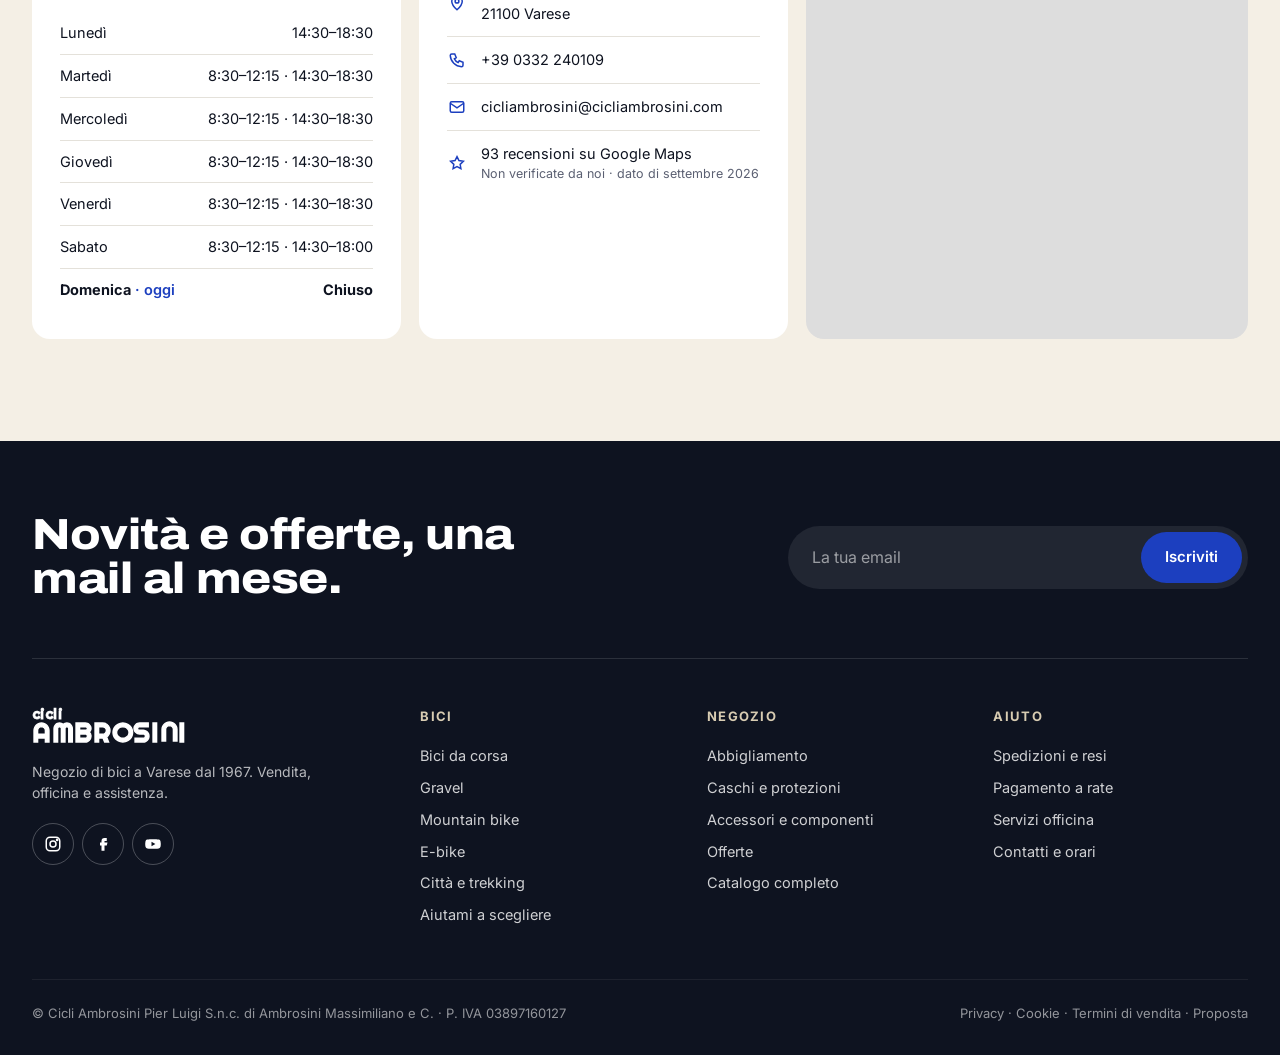
==== commit ddc489b6: "Spazi e misure più coerenti; ragione sociale e P. IVA; meno promesse non verificate - Scheda prodott" ====
--- a/index.html
+++ b/index.html
@@ -12,19 +12,22 @@
 <link rel="preconnect" href="https://fonts.googleapis.com">
 <link rel="preconnect" href="https://fonts.gstatic.com" crossorigin>
 <link href="https://fonts.googleapis.com/css2?family=Archivo:wdth,wght@100..125,500..900&family=Inter:wght@400;500;600;700&family=Righteous&display=swap" rel="stylesheet">
-<link rel="stylesheet" href="style.css?v=n5">
+<link rel="stylesheet" href="style.css?v=n14">
 <style>.demo-banner{position:relative;z-index:1;background:#0E1320;color:#fff;font:600 13px/1.4 Inter,system-ui,sans-serif;text-align:center;padding:9px 16px}.demo-banner a{color:#D8CCB2;text-decoration:underline;margin-left:6px}@media print{.demo-banner{display:none}}</style>
-<link rel="stylesheet" href="bozza.css?v=1">
-<script src="bozza.js?v=1" defer></script>
 </head>
 <body>
 <div class="demo-banner" role="note">Demo non ufficiale, preparata come proposta di redesign: non è il sito di Cicli Ambrosini e nessun ordine, prenotazione o richiesta viene inviato.<a href="https://www.cicliambrosini.it" rel="nofollow">Vai al sito ufficiale</a></div>
 
+<div class="topbar"><div class="wrap">
+  <span>Ritiro gratuito in negozio a Varese</span>
+  <span>Officina per bici da strada, MTB ed e-bike</span>
+  <span>Paga in 3 rate senza interessi, da 100 €</span>
+</div></div>
 
 <header id="hdr">
   <div class="wrap head">
     <a href="index.html" class="logo" aria-label="Cicli Ambrosini, home"><small>CICLI</small><b>AMBROSI<span class="n">U</span>I</b></a>
-    <nav class="main" id="mainNav"><!-- nav:main --><div class="mm"><a class="mm-t" href="catalogo.html#/g/Bici" aria-haspopup="true">Bici<svg class="chev" viewBox="0 0 24 24" fill="none" stroke="currentColor" stroke-width="2.4"><path d="m6 9 6 6 6-6"/></svg></a><div class="mm-p"><div class="wrap mm-g"><div class="mm-c"><h5>Per disciplina</h5><a href="catalogo.html#/c/Strada">Strada<span>3</span></a><a href="catalogo.html#/c/Gravel">Gravel<span>3</span></a><a href="catalogo.html#/c/Mountain%20bike">Mountain bike<span>3</span></a></div><div class="mm-c"><h5>Elettriche</h5><a href="catalogo.html#/c/E-bike">E-bike<span>3</span></a></div><div class="mm-c mm-x"><h5>Scorciatoie</h5><a href="catalogo.html#/g/Bici">Tutte le bici</a><a href="catalogo.html#/g/E-bike">Tutte le e-bike</a></div></div></div></div><div class="mm"><a class="mm-t" href="catalogo.html#/g/Abbigliamento" aria-haspopup="true">Abbigliamento<svg class="chev" viewBox="0 0 24 24" fill="none" stroke="currentColor" stroke-width="2.4"><path d="m6 9 6 6 6-6"/></svg></a><div class="mm-p"><div class="wrap mm-g"><div class="mm-c"><h5>Vestirsi</h5><a href="catalogo.html#/c/Maglie%2C%20giacche%20e%20salopette">Maglie, giacche e salopette<span>3</span></a></div><div class="mm-c"><h5>Protezione</h5><a href="catalogo.html#/c/Caschi%20e%20protezioni">Caschi e protezioni<span>3</span></a></div><div class="mm-c mm-x"><h5>Scorciatoie</h5><a href="catalogo.html#/g/Abbigliamento">Tutto l’abbigliamento</a></div></div></div></div><div class="mm"><a class="mm-t" href="catalogo.html#/g/Accessori" aria-haspopup="true">Accessori<svg class="chev" viewBox="0 0 24 24" fill="none" stroke="currentColor" stroke-width="2.4"><path d="m6 9 6 6 6-6"/></svg></a><div class="mm-p"><div class="wrap mm-g"><div class="mm-c"><h5>Componenti</h5><a href="catalogo.html#/c/Trasmissione%20e%20pedali">Trasmissione e pedali<span>3</span></a></div><div class="mm-c"><h5>Per la bici</h5><a href="catalogo.html#/c/Borse%20e%20portaborracce">Borse e portaborracce<span>3</span></a></div><div class="mm-c mm-x"><h5>Scorciatoie</h5><a href="catalogo.html#/g/Accessori">Tutti gli accessori</a><a href="catalogo.html#/officina">Servizi officina</a></div></div></div></div><a href="catalogo.html#/officina" class="nav-l">Officina</a><a href="catalogo.html#/offerte" class="nav-l nav-off">Offerte</a><!-- /nav:main --></nav>
+    <nav class="main" id="mainNav"><!-- nav:main --><div class="mm"><a class="mm-t" href="catalogo.html#/g/Bici" aria-haspopup="true">Bici<svg class="chev" viewBox="0 0 24 24" fill="none" stroke="currentColor" stroke-width="2.4"><path d="m6 9 6 6 6-6"/></svg></a><div class="mm-p"><div class="wrap mm-g"><div class="mm-c"><h5>Per disciplina</h5><a href="catalogo.html#/c/Strada">Strada<span>55</span></a><a href="catalogo.html#/c/Gravel">Gravel<span>11</span></a><a href="catalogo.html#/c/Mountain%20bike">Mountain bike<span>16</span></a><a href="catalogo.html#/c/Citt%C3%A0%20e%20trekking">Città e trekking<span>6</span></a></div><div class="mm-c"><h5>Elettriche</h5><a href="catalogo.html#/c/E-bike">E-bike<span>13</span></a></div><div class="mm-c"><h5>Per chi monta</h5><a href="catalogo.html#/c/Telai">Telai<span>11</span></a></div><div class="mm-c mm-x"><h5>Scorciatoie</h5><a href="catalogo.html#/g/Bici">Tutte le bici</a><a href="catalogo.html#/g/E-bike">Tutte le e-bike</a><a href="catalogo.html#/g/Bici?usato=1">Bici e telai usati</a><a href="catalogo.html#/aiutami">Aiutami a scegliere</a><a href="catalogo.html#/confronta">Confronta le bici</a></div></div></div></div><div class="mm"><a class="mm-t" href="catalogo.html#/g/Abbigliamento" aria-haspopup="true">Abbigliamento<svg class="chev" viewBox="0 0 24 24" fill="none" stroke="currentColor" stroke-width="2.4"><path d="m6 9 6 6 6-6"/></svg></a><div class="mm-p"><div class="wrap mm-g"><div class="mm-c"><h5>Vestirsi</h5><a href="catalogo.html#/c/Maglie%2C%20giacche%20e%20salopette">Maglie, giacche e salopette<span>32</span></a><a href="catalogo.html#/c/Guanti">Guanti<span>17</span></a><a href="catalogo.html#/c/Calze%2C%20cappellini%20e%20scaldacollo">Calze, cappellini e scaldacollo<span>13</span></a></div><div class="mm-c"><h5>Scarpe e protezione</h5><a href="catalogo.html#/c/Scarpe%20e%20copriscarpe">Scarpe e copriscarpe<span>25</span></a><a href="catalogo.html#/c/Caschi%20e%20protezioni">Caschi e protezioni<span>22</span></a><a href="catalogo.html#/c/Occhiali%20e%20maschere">Occhiali e maschere<span>13</span></a></div><div class="mm-c mm-x"><h5>Scorciatoie</h5><a href="catalogo.html#/g/Abbigliamento">Tutto l’abbigliamento</a><a href="catalogo.html#/g/Abbigliamento?brand=Santini">Collezione Santini</a><a href="catalogo.html#/g/Abbigliamento?brand=Liv">Linea donna Liv</a></div></div></div></div><div class="mm"><a class="mm-t" href="catalogo.html#/g/Accessori" aria-haspopup="true">Accessori<svg class="chev" viewBox="0 0 24 24" fill="none" stroke="currentColor" stroke-width="2.4"><path d="m6 9 6 6 6-6"/></svg></a><div class="mm-p"><div class="wrap mm-g"><div class="mm-c"><h5>Componenti</h5><a href="catalogo.html#/c/Ruote%20e%20copertoni">Ruote e copertoni<span>10</span></a><a href="catalogo.html#/c/Trasmissione%20e%20pedali">Trasmissione e pedali<span>27</span></a><a href="catalogo.html#/c/Manubri%2C%20selle%20e%20nastri">Manubri, selle e nastri<span>23</span></a><a href="catalogo.html#/c/Batterie%20e%20caricatori%20e-bike">Batterie e caricatori e-bike<span>10</span></a></div><div class="mm-c"><h5>Per la bici</h5><a href="catalogo.html#/c/Borse%20e%20portaborracce">Borse e portaborracce<span>25</span></a><a href="catalogo.html#/c/Elettronica%20e%20luci">Elettronica e luci<span>15</span></a></div><div class="mm-c"><h5>Manutenzione</h5><a href="catalogo.html#/c/Pompe%2C%20attrezzi%20e%20lucchetti">Pompe, attrezzi e lucchetti<span>7</span></a></div><div class="mm-c"><h5>Alimentazione</h5><a href="catalogo.html#/c/Integratori">Integratori<span>12</span></a></div><div class="mm-c mm-x"><h5>Scorciatoie</h5><a href="catalogo.html#/g/Accessori">Tutti gli accessori</a><a href="catalogo.html#/c/Batterie%20e%20caricatori%20e-bike">Ricambi e-bike</a><a href="catalogo.html#/officina">Servizi officina</a></div></div></div></div><a href="catalogo.html#/officina" class="nav-l">Officina</a><a href="catalogo.html#/offerte" class="nav-l nav-off">Offerte</a><!-- /nav:main --></nav>
     <div class="icons">
       <a class="icon-btn hide-m" href="catalogo.html#/cerca" aria-label="Cerca"><svg viewBox="0 0 24 24" fill="none" stroke="currentColor" stroke-width="2"><circle cx="11" cy="11" r="7"/><path d="m20 20-3.5-3.5"/></svg></a>
       <a class="icon-btn" href="catalogo.html#/carrello" aria-label="Carrello"><svg viewBox="0 0 24 24" fill="none" stroke="currentColor" stroke-width="2"><path d="M5 8h14l-1.2 11.2a2 2 0 0 1-2 1.8H8.2a2 2 0 0 1-2-1.8z"/><path d="M9 8V6a3 3 0 0 1 6 0v2"/></svg><span class="badge" id="cartCount">0</span></a>
@@ -35,14 +38,14 @@
 
 <div class="drawer" id="drawer">
   <button class="close" id="closeMenu" aria-label="Chiudi"><svg width="18" height="18" viewBox="0 0 24 24" fill="none" stroke="currentColor" stroke-width="2"><path d="M6 6l12 12M18 6 6 18"/></svg></button>
-  <nav id="drawerNav"><!-- nav:drawer --><details><summary>Bici</summary><a href="catalogo.html#/c/Strada">Strada</a><a href="catalogo.html#/c/Gravel">Gravel</a><a href="catalogo.html#/c/Mountain%20bike">Mountain bike</a><a href="catalogo.html#/c/E-bike">E-bike</a><a href="catalogo.html#/g/Bici" class="d-all">Tutto: bici →</a></details><details><summary>Abbigliamento</summary><a href="catalogo.html#/c/Maglie%2C%20giacche%20e%20salopette">Maglie, giacche e salopette</a><a href="catalogo.html#/c/Caschi%20e%20protezioni">Caschi e protezioni</a><a href="catalogo.html#/g/Abbigliamento" class="d-all">Tutto: abbigliamento →</a></details><details><summary>Accessori</summary><a href="catalogo.html#/c/Trasmissione%20e%20pedali">Trasmissione e pedali</a><a href="catalogo.html#/c/Borse%20e%20portaborracce">Borse e portaborracce</a><a href="catalogo.html#/g/Accessori" class="d-all">Tutto: accessori →</a></details><a href="catalogo.html#/officina">Officina</a><a href="catalogo.html#/offerte" class="nav-off">Offerte</a><!-- /nav:drawer --></nav>
+  <nav id="drawerNav"><!-- nav:drawer --><details><summary>Bici</summary><a href="catalogo.html#/c/Strada">Strada</a><a href="catalogo.html#/c/Gravel">Gravel</a><a href="catalogo.html#/c/Mountain%20bike">Mountain bike</a><a href="catalogo.html#/c/Citt%C3%A0%20e%20trekking">Città e trekking</a><a href="catalogo.html#/c/E-bike">E-bike</a><a href="catalogo.html#/c/Telai">Telai</a><a href="catalogo.html#/g/Bici" class="d-all">Tutto: bici →</a></details><details><summary>Abbigliamento</summary><a href="catalogo.html#/c/Maglie%2C%20giacche%20e%20salopette">Maglie, giacche e salopette</a><a href="catalogo.html#/c/Guanti">Guanti</a><a href="catalogo.html#/c/Calze%2C%20cappellini%20e%20scaldacollo">Calze, cappellini e scaldacollo</a><a href="catalogo.html#/c/Scarpe%20e%20copriscarpe">Scarpe e copriscarpe</a><a href="catalogo.html#/c/Caschi%20e%20protezioni">Caschi e protezioni</a><a href="catalogo.html#/c/Occhiali%20e%20maschere">Occhiali e maschere</a><a href="catalogo.html#/g/Abbigliamento" class="d-all">Tutto: abbigliamento →</a></details><details><summary>Accessori</summary><a href="catalogo.html#/c/Ruote%20e%20copertoni">Ruote e copertoni</a><a href="catalogo.html#/c/Trasmissione%20e%20pedali">Trasmissione e pedali</a><a href="catalogo.html#/c/Manubri%2C%20selle%20e%20nastri">Manubri, selle e nastri</a><a href="catalogo.html#/c/Batterie%20e%20caricatori%20e-bike">Batterie e caricatori e-bike</a><a href="catalogo.html#/c/Borse%20e%20portaborracce">Borse e portaborracce</a><a href="catalogo.html#/c/Elettronica%20e%20luci">Elettronica e luci</a><a href="catalogo.html#/c/Pompe%2C%20attrezzi%20e%20lucchetti">Pompe, attrezzi e lucchetti</a><a href="catalogo.html#/c/Integratori">Integratori</a><a href="catalogo.html#/g/Accessori" class="d-all">Tutto: accessori →</a></details><a href="catalogo.html#/officina">Officina</a><a href="catalogo.html#/offerte" class="nav-off">Offerte</a><a href="catalogo.html#/aiutami" class="d-small">Aiutami a scegliere</a><a href="catalogo.html#/carrello" class="d-small">Carrello</a><!-- /nav:drawer --></nav>
   <div class="foot">Piazza Madonnina in Prato, 1 · Varese<br>+39 0332 240109</div>
 </div>
 
 <!-- Hero statico: foto, titolo e pulsanti -->
-<section class="sh" id="sh" data-draft="Hero in definizione" aria-labelledby="sh-title">
+<section class="sh" id="sh" aria-labelledby="sh-title">
   <div class="sh-stage" id="shStage">
-    <img class="sh-photo" src="hero.jpg" width="1436" height="1112" fetchpriority="high" alt="Bici da corsa Giant davanti al negozio Cicli Ambrosini a Varese">
+    <img class="sh-photo" src="hero.jpg" width="2000" height="1250" fetchpriority="high" alt="Ciclista in mountain bike in volo su un sentiero, in un bosco avvolto dalla nebbia">
     <div class="sh-veil" aria-hidden="true"></div>
 
     <div class="hero-copy sh-final" id="shFinal">
@@ -57,11 +60,10 @@
   </div>
 </section>
 
-
 <!-- CATEGORIE -->
-<section id="bici" data-draft="Categorie in definizione">
+<section id="bici">
   <div class="wrap">
-    <div class="sec-head reveal">
+    <div class="sec-head">
       <div><div class="eyebrow">Le nostre bici</div><h2 class="display">Scegli il tipo<br>di bici.</h2></div>
       <div style="display:flex;flex-direction:column;gap:18px;align-items:flex-end">
         <div class="arrows" data-rail="cats"><button aria-label="Indietro" data-dir="-1"><svg viewBox="0 0 24 24" fill="none" stroke="currentColor" stroke-width="2"><path d="M19 12H5M11 6l-6 6 6 6"/></svg></button><button aria-label="Avanti" data-dir="1"><svg viewBox="0 0 24 24" fill="none" stroke="currentColor" stroke-width="2"><path d="M5 12h14M13 6l6 6-6 6"/></svg></button></div>
@@ -72,29 +74,33 @@
 </section>
 
 <!-- OFFICINA -->
-<div class="band plain" id="officina" data-draft="Officina in definizione">
+<div class="band plain" id="officina">
   <div class="in">
-    <div class="reveal">
+    <div>
       <div class="eyebrow">L'officina</div>
       <h2 class="display">Revisioni, riparazioni<br>e montaggi.</h2>
+    </div>
+    <div class="side-txt">
       <p>Per bici da strada, MTB ed e-bike. Porta la bici in negozio o chiamaci: prima di iniziare ti diciamo cosa serve e quanto costa.</p>
       <div class="hero-ctas"><a href="catalogo.html#/officina" class="btn btn-white">Tutti i servizi</a><a href="tel:+390332240109" class="btn btn-ghost">Chiama: 0332 240109</a></div>
     </div>
   </div>
 </div>
 
+<!-- MARCHI -->
+<div class="brands" aria-label="Marchi trattati"><div class="marquee" id="marquee"></div></div>
 
 <!-- BOTTEGA -->
-<section id="bottega" data-draft="Racconto da definire">
+<section id="bottega">
   <div class="wrap story">
-    <div class="reveal">
+    <div>
       <div class="eyebrow">La bottega</div>
       <h2 class="display">Un negozio di bici dal 1967.</h2>
       <p>Siamo in centro a Varese, in Piazza Madonnina in Prato, con la vetrina su Viale Milano.</p>
-      <p>Ti aiutiamo a scegliere la taglia, montiamo la bici in officina e la seguiamo con revisioni e riparazioni.</p>
+      <p>Ti aiutiamo a scegliere la taglia, montiamo la bici in officina e la seguiamo con revisioni e riparazioni, anche se l'hai comprata online.</p>
       <a href="#visita" class="btn btn-blue">Orari e indirizzo</a>
     </div>
-    <div class="collage reveal">
+    <div class="collage">
       <img src="vetrina.webp" alt="La vetrina di Cicli Ambrosini in Viale Milano, Varese">
       <img data-wix="e32304525849402b995552dd385c3e9f~mv2.jpg" data-w="700" data-h="520" alt="Interno del negozio">
       <img data-wix="e9b5b0ed0348415682b839036f51b873~mv2.jpg" data-w="700" data-h="440" alt="Bici in esposizione">
@@ -103,9 +109,9 @@
 </section>
 
 <!-- VIENI A TROVARCI -->
-<section class="visit" id="visita" data-draft="Orari e contatti da verificare">
+<section class="visit" id="visita">
   <div class="wrap">
-    <div class="sec-head reveal">
+    <div class="sec-head">
       <div><div class="eyebrow">Orari e contatti</div><h2 class="display">In centro a Varese.</h2></div>
     </div>
     <div class="visit-grid">
@@ -119,6 +125,7 @@
         <a href="https://www.google.com/maps/search/?api=1&query=Piazza+Madonnina+in+Prato+1+Varese" target="_blank" rel="noopener"><i><svg viewBox="0 0 24 24" fill="none" stroke="currentColor" stroke-width="2"><path d="M12 21s-7-6.2-7-11.5a7 7 0 0 1 14 0C19 14.8 12 21 12 21z"/><circle cx="12" cy="9.5" r="2.5"/></svg></i>Piazza Madonnina in Prato, 1<br>21100 Varese</a>
         <a href="tel:+390332240109"><i><svg viewBox="0 0 24 24" fill="none" stroke="currentColor" stroke-width="2"><path d="M5 4h4l2 5-2.5 1.5a11 11 0 0 0 5 5L15 13l5 2v4a2 2 0 0 1-2 2A16 16 0 0 1 3 6a2 2 0 0 1 2-2"/></svg></i>+39 0332 240109</a>
         <a href="mailto:cicliambrosini@cicliambrosini.com"><i><svg viewBox="0 0 24 24" fill="none" stroke="currentColor" stroke-width="2"><rect x="3" y="5" width="18" height="14" rx="2"/><path d="m3 7 9 6 9-6"/></svg></i>cicliambrosini@cicliambrosini.com</a>
+        <a href="https://maps.google.com/?cid=14169359840540097843" target="_blank" rel="noopener"><i><svg viewBox="0 0 24 24" fill="none" stroke="currentColor" stroke-width="2"><path d="m12 3.5 2.6 5.3 5.9.9-4.3 4.1 1 5.8L12 16.9l-5.2 2.7 1-5.8-4.3-4.1 5.9-.9z"/></svg></i><span>93 recensioni su Google Maps<small>Non verificate da noi · dato di settembre 2026</small></span></a>
       </div>
       <div class="map"><iframe loading="lazy" title="Mappa" src="https://www.google.com/maps?q=Piazza+Madonnina+in+Prato+1,+Varese&output=embed"></iframe></div>
     </div>
@@ -127,6 +134,10 @@
 
 <footer>
   <div class="wrap">
+    <div class="news">
+      <h2 class="display">Novità e offerte, una mail al mese.</h2>
+      <form onsubmit="event.preventDefault();const i=this.querySelector('input');if(!/^[^@\s]+@[^@\s]+\.[^@\s]+$/.test(i.value)){toast('Inserisci un’email valida');i.focus();return}toast('Iscrizione simulata: nessun dato è stato inviato');this.reset()"><input type="email" required placeholder="La tua email" aria-label="Email"><button class="btn btn-blue">Iscriviti</button></form>
+    </div>
     <div class="foot-grid">
       <div>
         <div class="logo" role="img" aria-label="Cicli Ambrosini"><small>CICLI</small><b>AMBROSI<span class="n">U</span>I</b></div>
@@ -137,16 +148,15 @@
           <a href="https://www.youtube.com/@cicliambrosini4947" target="_blank" rel="noopener" aria-label="YouTube"><svg viewBox="0 0 24 24" fill="currentColor"><path d="M22 8.2a3 3 0 0 0-2.1-2.1C18 5.6 12 5.6 12 5.6s-6 0-7.9.5A3 3 0 0 0 2 8.2 31 31 0 0 0 1.6 12 31 31 0 0 0 2 15.8a3 3 0 0 0 2.1 2.1c1.9.5 7.9.5 7.9.5s6 0 7.9-.5a3 3 0 0 0 2.1-2.1 31 31 0 0 0 .4-3.8 31 31 0 0 0-.4-3.8zM10 15V9l5.2 3z"/></svg></a>
         </div>
       </div>
-      <div><h4>Bici</h4><a href="catalogo.html#/c/Strada">Bici da corsa</a><a href="catalogo.html#/c/Gravel">Gravel</a><a href="catalogo.html#/c/Mountain%20bike">Mountain bike</a><a href="catalogo.html#/g/E-bike">E-bike</a></div>
-      <div><h4>Negozio</h4><a href="catalogo.html#/g/Abbigliamento">Abbigliamento</a><a href="catalogo.html#/c/Caschi%20e%20protezioni">Caschi e protezioni</a><a href="catalogo.html#/g/Accessori">Accessori e componenti</a><a href="catalogo.html#/offerte">Offerte</a></div>
-      <div><h4>Aiuto</h4><a href="catalogo.html#/officina">Servizi officina</a><a href="catalogo.html#/info/contatti">Contatti e orari</a></div>
-    </div>
-    <div class="legal"><span>© Cicli Ambrosini · P. IVA da inserire</span><span><a href="catalogo.html#/info/privacy">Privacy</a> · <a href="catalogo.html#/info/cookie">Cookie</a> · <a href="catalogo.html#/info/termini">Termini di vendita</a></span></div>
+      <div><h4>Bici</h4><a href="catalogo.html#/c/Strada">Bici da corsa</a><a href="catalogo.html#/c/Gravel">Gravel</a><a href="catalogo.html#/c/Mountain%20bike">Mountain bike</a><a href="catalogo.html#/g/E-bike">E-bike</a><a href="catalogo.html#/c/Citt%C3%A0%20e%20trekking">Città e trekking</a><a href="catalogo.html#/aiutami">Aiutami a scegliere</a></div>
+      <div><h4>Negozio</h4><a href="catalogo.html#/g/Abbigliamento">Abbigliamento</a><a href="catalogo.html#/c/Caschi%20e%20protezioni">Caschi e protezioni</a><a href="catalogo.html#/g/Accessori">Accessori e componenti</a><a href="catalogo.html#/offerte">Offerte</a><a href="catalogo.html">Catalogo completo</a></div>
+      <div><h4>Aiuto</h4><a href="catalogo.html#/info/spedizioni">Spedizioni e resi</a><a href="catalogo.html#/info/pagamenti">Pagamento a rate</a><a href="catalogo.html#/officina">Servizi officina</a><a href="catalogo.html#/info/contatti">Contatti e orari</a></div>
+    </div>
+    <div class="legal"><span>© Cicli Ambrosini Pier Luigi S.n.c. di Ambrosini Massimiliano e C. · P. IVA 03897160127</span><span><a href="catalogo.html#/info/privacy">Privacy</a> · <a href="catalogo.html#/info/cookie">Cookie</a> · <a href="catalogo.html#/info/termini">Termini di vendita</a> · <a href="proposta.html">Proposta</a></span></div>
   </div>
 </footer>
 
 <div class="toast" id="toast"><i>✓</i><span></span></div>
-
 
 <script>
 const WIX='https://static.wixstatic.com/media/6420e3_';
@@ -155,14 +165,21 @@
 
 /* Categorie */
 const cats=[
-  ['Strada','Colnago, Giant, Bianchi, Merida','916e71461370427f9e7a1208591a01d8~mv2.png',''],
-  ['Gravel','Per strade bianche e sterrati','0b7d4796ee46482a8b830da7624362fe~mv2.png',''],
-  ['E-bike','E-MTB, e-road ed e-city','03a2f64231564dc1b0d9009b364c54e0~mv2.jpg',''],
-  ['Mountain bike','Front e full suspension','c1313e0dba044cb898ec38fa5e27a086~mv2.png',''],
+  ['Strada','Colnago, Giant, Bianchi, Merida','img/categorie/strada.webp',''],
+  ['Gravel','Per strade bianche e sterrati','img/categorie/gravel.webp',''],
+  ['E-bike','E-MTB, e-road ed e-city','img/categorie/e-bike.jpg',''],
+  ['Mountain bike','Front e full suspension','img/categorie/mountain-bike.jpg',''],
+  ['Telai','Per chi monta la bici su misura','img/categorie/telai.jpg',''],
+  ['Città e trekking','Per la città e i viaggi, anche elettriche','e3195d8898d047bc9a194d3296ad09b4~mv2.jpg',''],
 ];
 const arrow='<svg viewBox="0 0 24 24" fill="none" stroke="currentColor" stroke-width="2"><path d="M5 12h14M13 6l6 6-6 6"/></svg>';
 const CATLINK={'Strada':'#/c/Strada','Gravel':'#/c/Gravel','E-bike':'#/g/E-bike','Mountain bike':'#/c/Mountain%20bike','Telai':'#/c/Telai','Città e trekking':'#/c/Citt%C3%A0%20e%20trekking'};
-document.getElementById('cats').innerHTML=cats.map(([t,s,img,chip])=>`<a href="catalogo.html${CATLINK[t]||'#/g/Bici'}" class="cat"><img src="${wix(img,600,800)}" alt="${t}" loading="lazy">${chip?`<span class="chip">${chip}</span>`:''}<div class="txt"><div><h3>${t}</h3><small>${s}</small></div><span class="go">${arrow}</span></div></a>`).join('');
+document.getElementById('cats').innerHTML=cats.map(([t,s,img,chip])=>`<a href="catalogo.html${CATLINK[t]||'#/g/Bici'}" class="cat"><img src="${/^img\//.test(img)?img:wix(img,900,900,'fit')}" alt="${t}" loading="lazy">${chip?`<span class="chip">${chip}</span>`:''}<div class="txt"><div><h3>${t}</h3><small>${s}</small></div><span class="go">${arrow}</span></div></a>`).join('');
+
+/* Frecce delle categorie: la fila si sposta solo da qui; si disattivano a inizio e fine */
+(()=>{const r=document.getElementById('cats'),bs=document.querySelectorAll('.arrows[data-rail="cats"] button');if(!r||bs.length<2)return;
+  const upd=()=>{bs[0].disabled=r.scrollLeft<=2;bs[1].disabled=r.scrollLeft>=r.scrollWidth-r.clientWidth-2};
+  r.addEventListener('scroll',upd,{passive:true});addEventListener('resize',upd);upd()})();
 
 /* Carrello condiviso con il catalogo (salvato nel browser) */
 const MEM={};const LS={get(k,d){try{const v=localStorage.getItem(k);return v?JSON.parse(v):(MEM[k]??d)}catch(e){return MEM[k]??d}},set(k,v){MEM[k]=v;try{localStorage.setItem(k,JSON.stringify(v))}catch(e){}}};
@@ -176,6 +193,30 @@
 let tt;function toast(m,link,label){const t=document.getElementById('toast');t.querySelector('span').innerHTML=m+(link?` <a href="${link}" style="color:var(--stone);font-weight:700;text-decoration:underline;margin-left:6px">${label}</a>`:'');t.classList.add('on');clearTimeout(tt);tt=setTimeout(()=>t.classList.remove('on'),3200)}
 
 /* Marchi: solo quelli presenti nel catalogo, ognuno porta ai suoi prodotti */
+const brands=['Colnago','Giant','Liv','Bianchi','Merida','Santini','Shimano','Sidi','Mavic','Lazer','MET','Vittoria','Elite','Selle Italia',"O'Neal",'Crono'];
+document.getElementById('marquee').innerHTML=[...brands,...brands].map((b,i)=>`<a href="catalogo.html#/?brand=${encodeURIComponent(b)}" ${i>=brands.length?'aria-hidden="true" tabindex="-1"':''}><span>${b}</span></a>`).join('');
+
+/* Scorrimento dei marchi: va da solo; col mouse sopra rallenta fino a fermarsi senza scatti;
+   si può trascinare col mouse o scorrere col trackpad e col dito, in entrambe le direzioni, all'infinito */
+(()=>{const bx=document.querySelector('.brands'),mq=document.getElementById('marquee'),n=brands.length,still=matchMedia('(prefers-reduced-motion: reduce)');
+  let pos=0,v=0,hold=false,drag=null,moved=0,seen=true,touchT;
+  const period=()=>mq.children[n].offsetLeft-mq.children[0].offsetLeft;
+  const wrap=()=>{const P=period();if(P>0){while(pos>=P)pos-=P;while(pos<0)pos+=P}};
+  bx.addEventListener('pointerenter',e=>{if(e.pointerType==='mouse')hold=true});
+  bx.addEventListener('pointerleave',e=>{if(e.pointerType==='mouse'){hold=false;drag=null;bx.classList.remove('drag')}});
+  bx.addEventListener('pointerdown',e=>{if(e.pointerType!=='mouse'||e.button!==0)return;drag={x:e.clientX,p:pos};moved=0;bx.classList.add('drag')});
+  addEventListener('pointermove',e=>{if(!drag)return;const dx=e.clientX-drag.x;moved=Math.max(moved,Math.abs(dx));pos=drag.p-dx;wrap();bx.scrollLeft=pos});
+  addEventListener('pointerup',()=>{drag=null;bx.classList.remove('drag')});
+  bx.addEventListener('click',e=>{if(moved>6){e.preventDefault();moved=0}},true);
+  bx.addEventListener('touchstart',()=>{hold=true;clearTimeout(touchT)},{passive:true});
+  bx.addEventListener('touchend',()=>{touchT=setTimeout(()=>hold=false,1500)},{passive:true});
+  bx.addEventListener('focusin',()=>hold=true);bx.addEventListener('focusout',()=>hold=false);
+  bx.addEventListener('scroll',()=>{if(Math.abs(bx.scrollLeft-pos)>1.5){pos=bx.scrollLeft;const b=pos;wrap();if(pos!==b)bx.scrollLeft=pos}},{passive:true});
+  const tick=dt=>{const r=bx.getBoundingClientRect();seen=r.bottom>0&&r.top<innerHeight;if(!seen)return;const target=(hold||drag||still.matches)?0:60;v+=(target-v)*Math.min(1,dt*4);if(Math.abs(v)>.5){pos+=v*dt;wrap();bx.scrollLeft=pos}};
+  let last=performance.now();
+  (function loop(now){if(now){tick(Math.min(.05,(now-last)/1000));last=now}requestAnimationFrame(loop)})();
+})();
+
 /* Orari con stato aperto/chiuso */
 const H=[['Domenica',[]],['Lunedì',[['14:30','18:30']]],['Martedì',[['8:30','12:15'],['14:30','18:30']]],['Mercoledì',[['8:30','12:15'],['14:30','18:30']]],['Giovedì',[['8:30','12:15'],['14:30','18:30']]],['Venerdì',[['8:30','12:15'],['14:30','18:30']]],['Sabato',[['8:30','12:15'],['14:30','18:00']]]];
 const now=new Date(),d=now.getDay(),mins=now.getHours()*60+now.getMinutes(),toM=s=>{const[h,m]=s.split(':');return +h*60+ +m};
@@ -184,13 +225,11 @@
 const open=H[d][1].some(([a,b])=>mins>=toM(a)&&mins<toM(b));const st=document.getElementById('status');
 if(!open){st.textContent='Chiuso ora';st.classList.add('closed')}
 
-/* Header, menu, animazioni */
+/* Header e menu */
 const hdr=document.getElementById('hdr');addEventListener('scroll',()=>hdr.classList.toggle('scrolled',scrollY>10),{passive:true});
 /* Menu a tendina (lo scrive lavoro/pipeline/build_nav.py) */
 document.getElementById('mainNav').addEventListener('click',e=>{const m=e.target.closest('.mm');if(m&&e.target.closest('a')){m.classList.add('shut');document.activeElement&&document.activeElement.blur()}});document.querySelectorAll('#mainNav .mm').forEach(m=>m.addEventListener('mouseleave',()=>m.classList.remove('shut')));
 const dr=document.getElementById('drawer');document.getElementById('openMenu').onclick=()=>dr.classList.add('open');document.getElementById('closeMenu').onclick=()=>dr.classList.remove('open');dr.querySelectorAll('nav a').forEach(a=>a.onclick=()=>dr.classList.remove('open'));
-const io=new IntersectionObserver(es=>es.forEach(e=>{if(e.isIntersecting){e.target.classList.add('shown');io.unobserve(e.target)}}),{threshold:.12});
-document.querySelectorAll('.reveal').forEach(el=>io.observe(el));
 
 </script>
 </body>
--- a/style.css
+++ b/style.css
@@ -113,17 +113,23 @@
   .rail::-webkit-scrollbar{display:none}
   .rail>*{scroll-snap-align:start}
   .arrows{display:flex;gap:6px;background:var(--stone-light);border-radius:999px;padding:5px}
+  @media(max-width:760px){.sec-head .arrows{display:none}}
   .arrows button{width:46px;height:38px;border-radius:999px;display:grid;place-items:center;transition:background .2s}
   .arrows button:hover{background:#fff}
+  .arrows button:disabled{opacity:.35;cursor:default}
+  .arrows button:disabled:hover{background:none}
   .arrows svg{width:18px;height:18px}
 
   /* Categorie */
   .cats{grid-auto-columns:calc((100% - 3*18px)/4)}
+  /* Categorie: la fila non si scorre con trascinamento, trackpad o dito; si sposta solo con le frecce */
+  .rail.cats{overflow:hidden}
   @media(max-width:1000px){.cats{grid-auto-columns:calc((100% - 18px)/2.3)}}
   @media(max-width:560px){.cats{grid-auto-columns:78%}}
   .cat{position:relative;aspect-ratio:3/4;border-radius:var(--radius);overflow:hidden;background:var(--stone-light);color:#fff;isolation:isolate}
-  .cat img{position:absolute;inset:0;width:100%;height:100%;object-fit:cover;z-index:-2;transition:transform .6s}
-  .cat:hover img{transform:scale(1.05)}
+  .cat img{position:absolute;inset:0;width:100%;height:100%;object-fit:cover;z-index:-2;transition:transform .9s cubic-bezier(.2,.7,.2,1)}
+  /* Zoom in al passaggio del mouse (o al focus da tastiera); i bordi della foto restano sempre coperti. Solo con mouse. */
+  @media(hover:hover){.cat:hover img,.cat:focus-visible img{transform:scale(1.08)}}
   .cat::after{content:"";position:absolute;inset:0;z-index:-1;background:linear-gradient(0deg,rgba(8,14,40,.78),rgba(8,14,40,0) 55%)}
   .cat .chip{position:absolute;top:16px;left:16px;background:#fff;color:var(--ink);font-size:12px;font-weight:600;padding:6px 12px;border-radius:999px}
   .cat .txt{position:absolute;left:22px;right:22px;bottom:20px;display:flex;justify-content:space-between;align-items:flex-end;gap:12px}
@@ -144,7 +150,8 @@
   .card:hover{box-shadow:0 18px 40px -18px rgba(14,34,117,.28);transform:translateY(-2px)}
   .card .ph{position:relative;aspect-ratio:1;background:#F6F5F2;overflow:hidden}
   .card .ph img{position:absolute;inset:22px;width:calc(100% - 44px);height:calc(100% - 44px);object-fit:contain;mix-blend-mode:multiply}
-  .card .rib{position:absolute;top:14px;left:14px;right:60px;z-index:1;display:flex;gap:6px;flex-wrap:wrap}
+  .card .rib{position:absolute;top:14px;left:14px;right:14px;z-index:1;display:flex;gap:6px;flex-wrap:wrap}
+  .card .rib span{white-space:nowrap;max-width:100%;overflow:hidden;text-overflow:ellipsis}
   .rib span{font-size:11.5px;font-weight:700;padding:5px 10px;border-radius:999px;background:var(--blue);color:#fff}
   .rib span.alt{background:var(--stone);color:var(--ink)}
   .heart{position:absolute;top:12px;right:12px;width:38px;height:38px;border-radius:50%;background:#fff;display:grid;place-items:center;border:1px solid var(--line)}
@@ -154,8 +161,9 @@
   .card .brand{font-size:12px;font-weight:700;letter-spacing:.1em;text-transform:uppercase;color:var(--blue)}
   .card h3{font-size:16px;font-weight:600;margin:4px 0 12px;line-height:1.3;min-height:2.6em}
   .price{display:flex;align-items:baseline;gap:10px;margin-top:auto}
-  .price b{font-size:20px;font-weight:700}
-  .price s{color:var(--muted);font-size:14px}
+  .price{flex-wrap:wrap;row-gap:0}
+  .price b{font-size:20px;font-weight:700;white-space:nowrap}
+  .price s{color:var(--muted);font-size:14px;white-space:nowrap}
   .rate{font-size:12.5px;color:var(--stone-dark);margin-top:4px;min-height:1.2em}
   .card .row{display:flex;align-items:center;justify-content:space-between;margin-top:16px;padding-top:14px;border-top:1px solid var(--line)}
   .card .row span{font-size:13px;color:var(--muted)}
@@ -168,8 +176,8 @@
   .band img{position:absolute;inset:0;width:100%;height:100%;object-fit:cover;opacity:.9}
   .band::before{content:"";position:absolute;inset:0;background:linear-gradient(90deg,rgba(14,34,117,.92) 0%,rgba(14,34,117,.6) 45%,rgba(14,34,117,.05) 85%);z-index:1}
 @media(max-width:899px){.band::before{background:linear-gradient(0deg,rgba(14,34,117,.92) 30%,rgba(14,34,117,.55) 75%,rgba(14,34,117,.25) 100%)}}
-  .band .in{position:relative;z-index:2;max-width:var(--maxw);margin:0 auto;padding:clamp(56px,8vw,110px) clamp(24px,5vw,72px);display:grid;grid-template-columns:1.1fr 1fr;gap:48px;align-items:end}
-  .band h2{font-size:clamp(36px,5vw,68px);margin:12px 0 18px}
+  .band .in{position:relative;z-index:2;max-width:none;margin:0 auto;padding:clamp(56px,8vw,110px) clamp(24px,5vw,72px);display:grid;grid-template-columns:1.1fr 1fr;gap:48px;align-items:end}
+  .band h2{font-size:clamp(34px,4.6vw,60px);margin:12px 0 18px}
   .band .eyebrow{color:var(--stone)}
   .band p{opacity:.9;max-width:480px}
   .services{display:grid;gap:10px}
@@ -180,7 +188,9 @@
   @media(max-width:900px){.band .in{grid-template-columns:1fr}}
   /* Officina senza foto: fondo blu pieno, colonna unica */
   .band.plain::before{display:none}
-  .band.plain .in{grid-template-columns:1fr;align-items:start}
+  .band.plain .in{padding-block:clamp(48px,6vw,80px)}
+  .band.plain h2{margin-bottom:0}
+  .band.plain .side-txt p{margin-bottom:22px}
 
   /* Abbigliamento split */
   .split{display:grid;grid-template-columns:1fr 1fr;gap:18px}
@@ -198,7 +208,7 @@
 
   /* Marchi */
   /* Fila dei marchi: scorre via JS (index.html); si può trascinare o scorrere a mano */
-  .brands{border-top:1px solid var(--line);border-bottom:1px solid var(--line);overflow-x:auto;overflow-y:hidden;scrollbar-width:none;padding:30px 0;cursor:grab;-webkit-user-select:none;user-select:none}
+  .brands{overflow-x:auto;overflow-y:hidden;scrollbar-width:none;padding:clamp(40px,5vw,64px) 0;cursor:grab;-webkit-user-select:none;user-select:none}
   .brands::-webkit-scrollbar{display:none}
   .brands.drag{cursor:grabbing}
   .marquee{display:flex;gap:64px;width:max-content}
@@ -209,7 +219,8 @@
 
   /* Bottega */
   .story{display:grid;grid-template-columns:1fr 1.1fr;gap:clamp(32px,6vw,90px);align-items:center}
-  .story h2{font-size:clamp(36px,4.8vw,64px);margin:12px 0 22px}
+  .story h2{font-size:clamp(34px,4.6vw,60px);margin:12px 0 22px}
+  #bottega{padding-top:clamp(40px,5vw,72px)}
   .story p{color:var(--muted);margin-bottom:14px;max-width:520px}
   .stats{display:flex;gap:36px;margin:30px 0 32px;flex-wrap:wrap}
   .stats b{display:block;font-family:Archivo;font-stretch:112%;font-weight:800;font-size:44px;color:var(--blue);line-height:1}
@@ -250,6 +261,8 @@
   .foot-grid{display:grid;grid-template-columns:1.4fr repeat(3,1fr);gap:32px;padding:48px 0}
   .foot-grid h4{font-size:13px;letter-spacing:.1em;text-transform:uppercase;color:var(--stone);margin-bottom:14px}
   .foot-grid a{display:block;padding:5px 0;opacity:.8;font-size:14.5px}
+  footer .foot-grid:first-child{padding-top:0}
+  @media(max-width:800px){.foot-grid a{padding:9px 0}}
   .foot-grid a:hover{opacity:1}
   .foot-grid .logo{color:#fff;margin-bottom:16px}
   .foot-grid p{opacity:.7;font-size:14px;max-width:300px}
@@ -275,8 +288,8 @@
 /* Hero a scorrimento (home): la bici prende forma e parte.
    Stato base = foto + titolo; la classe .anim (aggiunta dal JS) attiva la scena. */
 .sh{padding:12px var(--gutter)}
-.sh-stage{--road:17%;position:relative;max-width:calc(var(--maxw) + 2*var(--gutter));margin:0 auto;height:calc(100svh - 100px);min-height:540px;max-height:920px;border-radius:var(--radius-lg);overflow:hidden;color:#fff;background:radial-gradient(120% 90% at 68% 42%,#2447C8 0%,var(--blue-deep) 72%);isolation:isolate}
-.sh-photo{position:absolute;inset:0;width:100%;height:100%;object-fit:cover;object-position:50% 0%;z-index:2}
+.sh-stage{--road:17%;position:relative;max-width:calc(var(--maxw) + 2*var(--gutter));margin:0 auto;height:calc(100svh - 190px);min-height:540px;max-height:880px;border-radius:var(--radius-lg);overflow:hidden;color:#fff;background:radial-gradient(120% 90% at 68% 42%,#2447C8 0%,var(--blue-deep) 72%);isolation:isolate}
+.sh-photo{position:absolute;inset:0;width:100%;height:100%;object-fit:cover;object-position:50% 70%;z-index:2}
 .sh-veil{position:absolute;inset:0;z-index:3;pointer-events:none;background:linear-gradient(90deg,rgba(8,14,40,.82) 0%,rgba(8,14,40,.45) 45%,rgba(8,14,40,.05) 75%),linear-gradient(0deg,rgba(8,14,40,.55),transparent 40%)}
 .sh .hero-copy,.sh .hero-tag{z-index:6}
 .sh-grid,.sh-hills,.sh-road,.sh-bike,.sh-intro,.sh-steps{display:none}
@@ -365,3 +378,12 @@
 .drawer nav a.d-small{font-size:18px;font-family:Inter;font-weight:600;border:0;padding:6px 0}
 .drawer nav a.nav-off{color:#FFB38A}
 
+/* Hero statico con foto nel bosco: su computer il testo sta in alto a sinistra per lasciare libero il ciclista in basso;
+   su telefono il testo sta in alto e la foto resta visibile sotto. */
+.sh .hero-tag{background:rgba(8,14,40,.5);border-color:rgba(255,255,255,.3)}
+@media(min-width:900px){.sh .hero-copy{top:clamp(28px,7vh,72px);bottom:auto}}
+@media(max-width:899px){
+  .sh-photo{object-position:28% 60%}
+  .sh-stage{align-items:flex-start;min-height:min(135vw,560px)}
+  .sh .hero-copy{padding:30px 24px 0}
+}
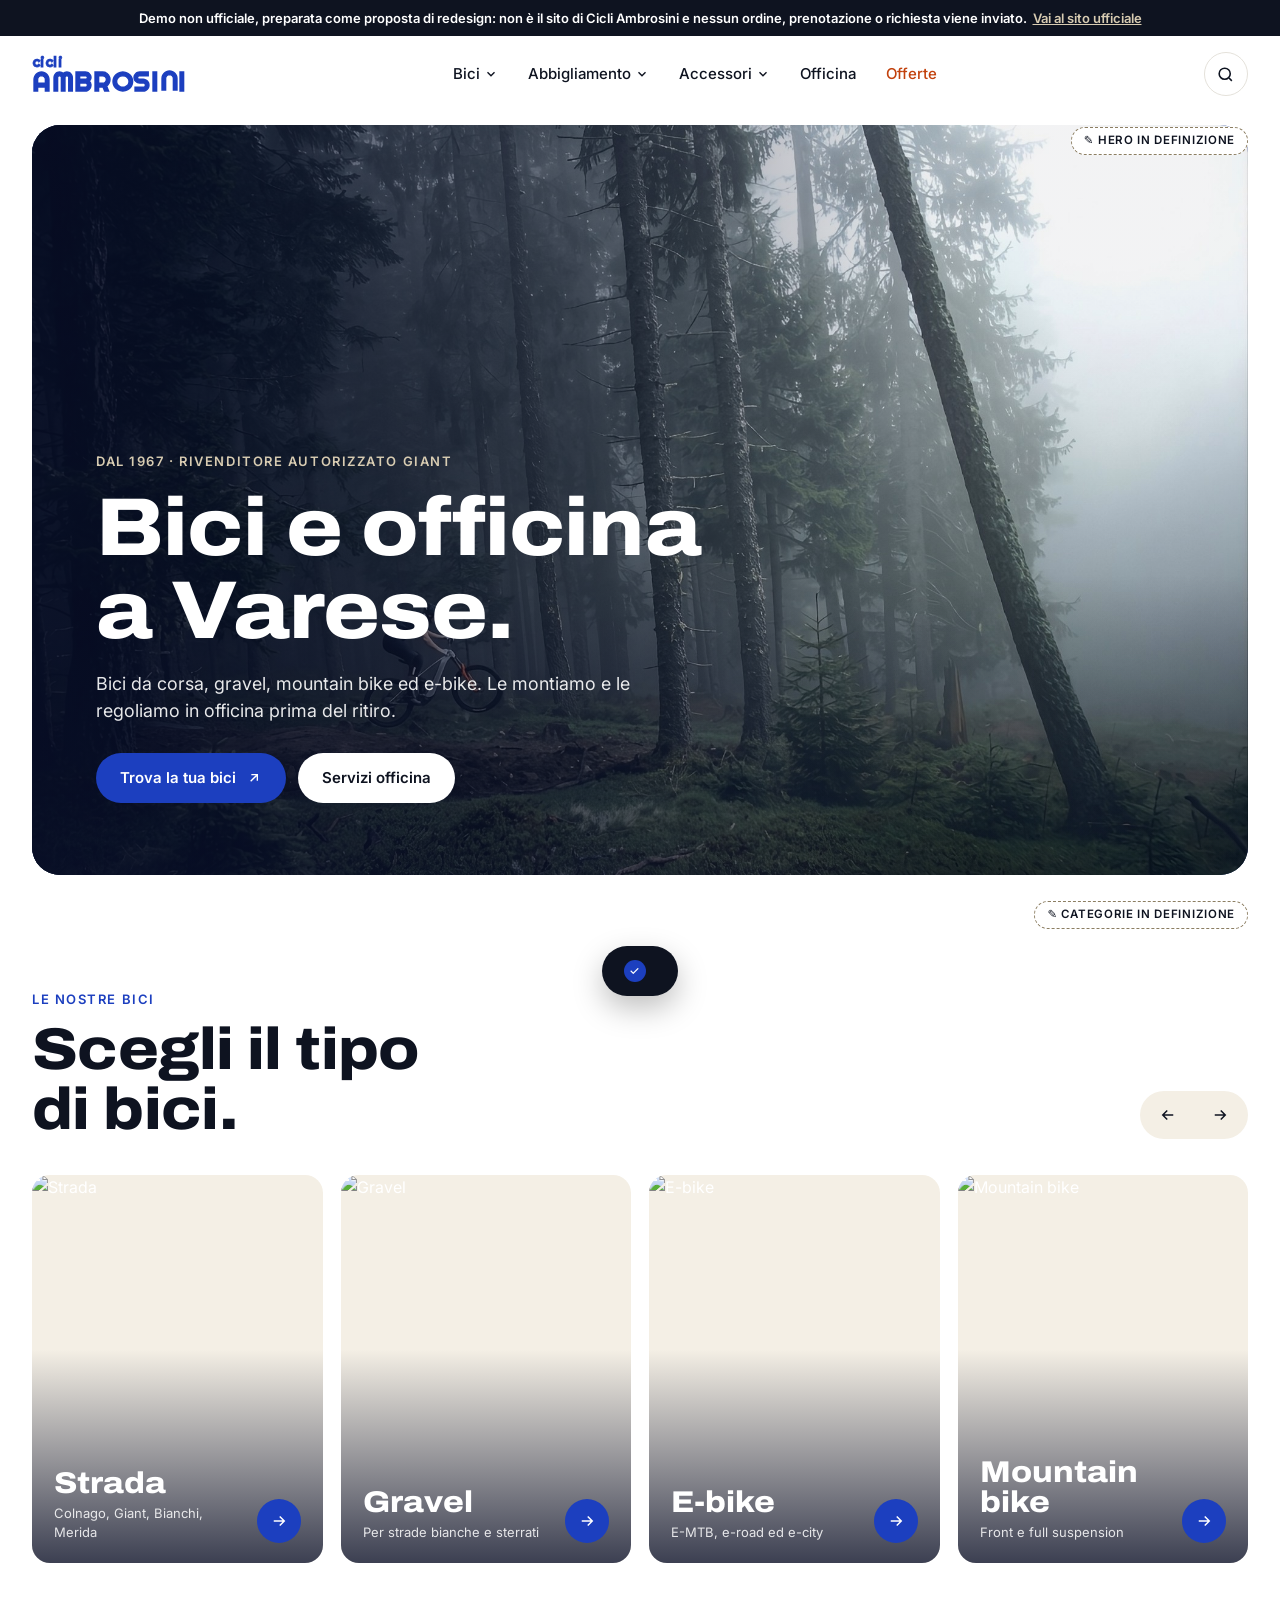
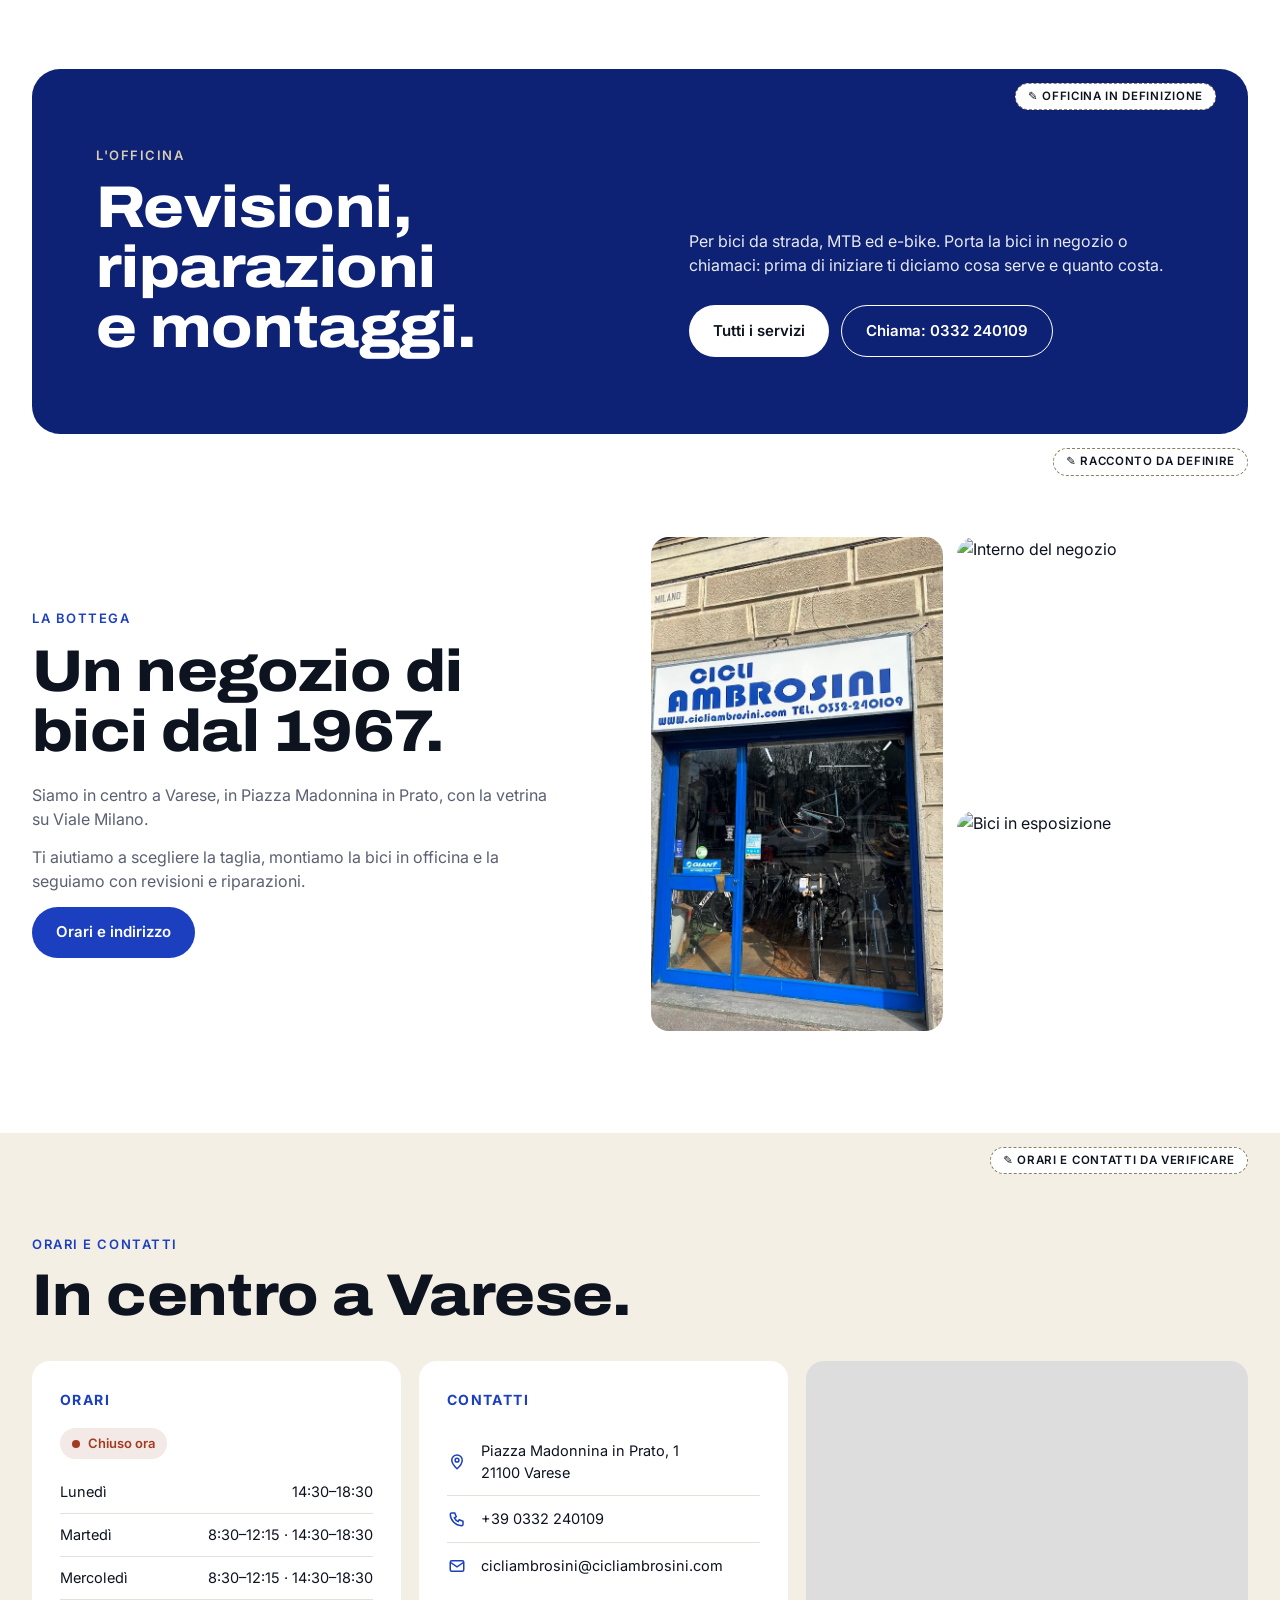
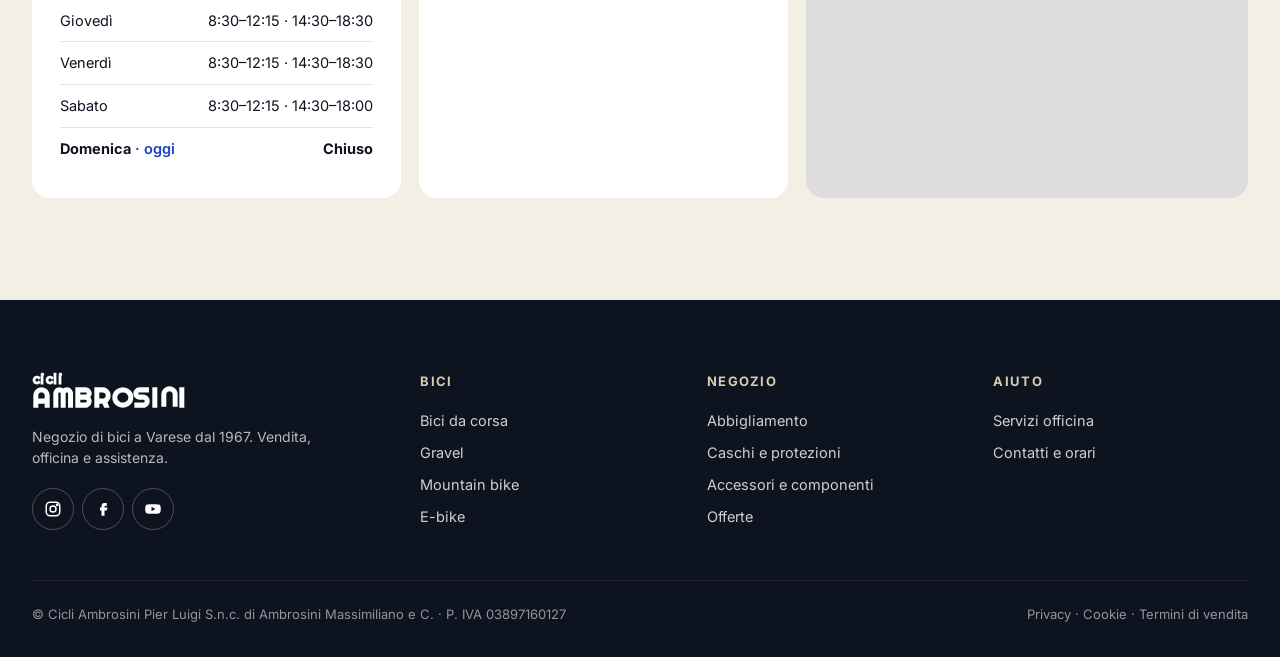
==== commit 23f92fd9: "Spazi e misure più coerenti; ragione sociale e P. IVA; reso da confermare Stesse correzioni di main:" ====
--- a/index.html
+++ b/index.html
@@ -12,22 +12,19 @@
 <link rel="preconnect" href="https://fonts.googleapis.com">
 <link rel="preconnect" href="https://fonts.gstatic.com" crossorigin>
 <link href="https://fonts.googleapis.com/css2?family=Archivo:wdth,wght@100..125,500..900&family=Inter:wght@400;500;600;700&family=Righteous&display=swap" rel="stylesheet">
-<link rel="stylesheet" href="style.css?v=n14">
+<link rel="stylesheet" href="style.css?v=n6">
 <style>.demo-banner{position:relative;z-index:1;background:#0E1320;color:#fff;font:600 13px/1.4 Inter,system-ui,sans-serif;text-align:center;padding:9px 16px}.demo-banner a{color:#D8CCB2;text-decoration:underline;margin-left:6px}@media print{.demo-banner{display:none}}</style>
+<link rel="stylesheet" href="bozza.css?v=1">
+<script src="bozza.js?v=1" defer></script>
 </head>
 <body>
 <div class="demo-banner" role="note">Demo non ufficiale, preparata come proposta di redesign: non è il sito di Cicli Ambrosini e nessun ordine, prenotazione o richiesta viene inviato.<a href="https://www.cicliambrosini.it" rel="nofollow">Vai al sito ufficiale</a></div>
 
-<div class="topbar"><div class="wrap">
-  <span>Ritiro gratuito in negozio a Varese</span>
-  <span>Officina per bici da strada, MTB ed e-bike</span>
-  <span>Paga in 3 rate senza interessi, da 100 €</span>
-</div></div>
 
 <header id="hdr">
   <div class="wrap head">
     <a href="index.html" class="logo" aria-label="Cicli Ambrosini, home"><small>CICLI</small><b>AMBROSI<span class="n">U</span>I</b></a>
-    <nav class="main" id="mainNav"><!-- nav:main --><div class="mm"><a class="mm-t" href="catalogo.html#/g/Bici" aria-haspopup="true">Bici<svg class="chev" viewBox="0 0 24 24" fill="none" stroke="currentColor" stroke-width="2.4"><path d="m6 9 6 6 6-6"/></svg></a><div class="mm-p"><div class="wrap mm-g"><div class="mm-c"><h5>Per disciplina</h5><a href="catalogo.html#/c/Strada">Strada<span>55</span></a><a href="catalogo.html#/c/Gravel">Gravel<span>11</span></a><a href="catalogo.html#/c/Mountain%20bike">Mountain bike<span>16</span></a><a href="catalogo.html#/c/Citt%C3%A0%20e%20trekking">Città e trekking<span>6</span></a></div><div class="mm-c"><h5>Elettriche</h5><a href="catalogo.html#/c/E-bike">E-bike<span>13</span></a></div><div class="mm-c"><h5>Per chi monta</h5><a href="catalogo.html#/c/Telai">Telai<span>11</span></a></div><div class="mm-c mm-x"><h5>Scorciatoie</h5><a href="catalogo.html#/g/Bici">Tutte le bici</a><a href="catalogo.html#/g/E-bike">Tutte le e-bike</a><a href="catalogo.html#/g/Bici?usato=1">Bici e telai usati</a><a href="catalogo.html#/aiutami">Aiutami a scegliere</a><a href="catalogo.html#/confronta">Confronta le bici</a></div></div></div></div><div class="mm"><a class="mm-t" href="catalogo.html#/g/Abbigliamento" aria-haspopup="true">Abbigliamento<svg class="chev" viewBox="0 0 24 24" fill="none" stroke="currentColor" stroke-width="2.4"><path d="m6 9 6 6 6-6"/></svg></a><div class="mm-p"><div class="wrap mm-g"><div class="mm-c"><h5>Vestirsi</h5><a href="catalogo.html#/c/Maglie%2C%20giacche%20e%20salopette">Maglie, giacche e salopette<span>32</span></a><a href="catalogo.html#/c/Guanti">Guanti<span>17</span></a><a href="catalogo.html#/c/Calze%2C%20cappellini%20e%20scaldacollo">Calze, cappellini e scaldacollo<span>13</span></a></div><div class="mm-c"><h5>Scarpe e protezione</h5><a href="catalogo.html#/c/Scarpe%20e%20copriscarpe">Scarpe e copriscarpe<span>25</span></a><a href="catalogo.html#/c/Caschi%20e%20protezioni">Caschi e protezioni<span>22</span></a><a href="catalogo.html#/c/Occhiali%20e%20maschere">Occhiali e maschere<span>13</span></a></div><div class="mm-c mm-x"><h5>Scorciatoie</h5><a href="catalogo.html#/g/Abbigliamento">Tutto l’abbigliamento</a><a href="catalogo.html#/g/Abbigliamento?brand=Santini">Collezione Santini</a><a href="catalogo.html#/g/Abbigliamento?brand=Liv">Linea donna Liv</a></div></div></div></div><div class="mm"><a class="mm-t" href="catalogo.html#/g/Accessori" aria-haspopup="true">Accessori<svg class="chev" viewBox="0 0 24 24" fill="none" stroke="currentColor" stroke-width="2.4"><path d="m6 9 6 6 6-6"/></svg></a><div class="mm-p"><div class="wrap mm-g"><div class="mm-c"><h5>Componenti</h5><a href="catalogo.html#/c/Ruote%20e%20copertoni">Ruote e copertoni<span>10</span></a><a href="catalogo.html#/c/Trasmissione%20e%20pedali">Trasmissione e pedali<span>27</span></a><a href="catalogo.html#/c/Manubri%2C%20selle%20e%20nastri">Manubri, selle e nastri<span>23</span></a><a href="catalogo.html#/c/Batterie%20e%20caricatori%20e-bike">Batterie e caricatori e-bike<span>10</span></a></div><div class="mm-c"><h5>Per la bici</h5><a href="catalogo.html#/c/Borse%20e%20portaborracce">Borse e portaborracce<span>25</span></a><a href="catalogo.html#/c/Elettronica%20e%20luci">Elettronica e luci<span>15</span></a></div><div class="mm-c"><h5>Manutenzione</h5><a href="catalogo.html#/c/Pompe%2C%20attrezzi%20e%20lucchetti">Pompe, attrezzi e lucchetti<span>7</span></a></div><div class="mm-c"><h5>Alimentazione</h5><a href="catalogo.html#/c/Integratori">Integratori<span>12</span></a></div><div class="mm-c mm-x"><h5>Scorciatoie</h5><a href="catalogo.html#/g/Accessori">Tutti gli accessori</a><a href="catalogo.html#/c/Batterie%20e%20caricatori%20e-bike">Ricambi e-bike</a><a href="catalogo.html#/officina">Servizi officina</a></div></div></div></div><a href="catalogo.html#/officina" class="nav-l">Officina</a><a href="catalogo.html#/offerte" class="nav-l nav-off">Offerte</a><!-- /nav:main --></nav>
+    <nav class="main" id="mainNav"><!-- nav:main --><div class="mm"><a class="mm-t" href="catalogo.html#/g/Bici" aria-haspopup="true">Bici<svg class="chev" viewBox="0 0 24 24" fill="none" stroke="currentColor" stroke-width="2.4"><path d="m6 9 6 6 6-6"/></svg></a><div class="mm-p"><div class="wrap mm-g"><div class="mm-c"><h5>Per disciplina</h5><a href="catalogo.html#/c/Strada">Strada<span>3</span></a><a href="catalogo.html#/c/Gravel">Gravel<span>3</span></a><a href="catalogo.html#/c/Mountain%20bike">Mountain bike<span>3</span></a></div><div class="mm-c"><h5>Elettriche</h5><a href="catalogo.html#/c/E-bike">E-bike<span>3</span></a></div><div class="mm-c mm-x"><h5>Scorciatoie</h5><a href="catalogo.html#/g/Bici">Tutte le bici</a><a href="catalogo.html#/g/E-bike">Tutte le e-bike</a></div></div></div></div><div class="mm"><a class="mm-t" href="catalogo.html#/g/Abbigliamento" aria-haspopup="true">Abbigliamento<svg class="chev" viewBox="0 0 24 24" fill="none" stroke="currentColor" stroke-width="2.4"><path d="m6 9 6 6 6-6"/></svg></a><div class="mm-p"><div class="wrap mm-g"><div class="mm-c"><h5>Vestirsi</h5><a href="catalogo.html#/c/Maglie%2C%20giacche%20e%20salopette">Maglie, giacche e salopette<span>3</span></a></div><div class="mm-c"><h5>Protezione</h5><a href="catalogo.html#/c/Caschi%20e%20protezioni">Caschi e protezioni<span>3</span></a></div><div class="mm-c mm-x"><h5>Scorciatoie</h5><a href="catalogo.html#/g/Abbigliamento">Tutto l’abbigliamento</a></div></div></div></div><div class="mm"><a class="mm-t" href="catalogo.html#/g/Accessori" aria-haspopup="true">Accessori<svg class="chev" viewBox="0 0 24 24" fill="none" stroke="currentColor" stroke-width="2.4"><path d="m6 9 6 6 6-6"/></svg></a><div class="mm-p"><div class="wrap mm-g"><div class="mm-c"><h5>Componenti</h5><a href="catalogo.html#/c/Trasmissione%20e%20pedali">Trasmissione e pedali<span>3</span></a></div><div class="mm-c"><h5>Per la bici</h5><a href="catalogo.html#/c/Borse%20e%20portaborracce">Borse e portaborracce<span>3</span></a></div><div class="mm-c mm-x"><h5>Scorciatoie</h5><a href="catalogo.html#/g/Accessori">Tutti gli accessori</a><a href="catalogo.html#/officina">Servizi officina</a></div></div></div></div><a href="catalogo.html#/officina" class="nav-l">Officina</a><a href="catalogo.html#/offerte" class="nav-l nav-off">Offerte</a><!-- /nav:main --></nav>
     <div class="icons">
       <a class="icon-btn hide-m" href="catalogo.html#/cerca" aria-label="Cerca"><svg viewBox="0 0 24 24" fill="none" stroke="currentColor" stroke-width="2"><circle cx="11" cy="11" r="7"/><path d="m20 20-3.5-3.5"/></svg></a>
       <a class="icon-btn" href="catalogo.html#/carrello" aria-label="Carrello"><svg viewBox="0 0 24 24" fill="none" stroke="currentColor" stroke-width="2"><path d="M5 8h14l-1.2 11.2a2 2 0 0 1-2 1.8H8.2a2 2 0 0 1-2-1.8z"/><path d="M9 8V6a3 3 0 0 1 6 0v2"/></svg><span class="badge" id="cartCount">0</span></a>
@@ -38,14 +35,14 @@
 
 <div class="drawer" id="drawer">
   <button class="close" id="closeMenu" aria-label="Chiudi"><svg width="18" height="18" viewBox="0 0 24 24" fill="none" stroke="currentColor" stroke-width="2"><path d="M6 6l12 12M18 6 6 18"/></svg></button>
-  <nav id="drawerNav"><!-- nav:drawer --><details><summary>Bici</summary><a href="catalogo.html#/c/Strada">Strada</a><a href="catalogo.html#/c/Gravel">Gravel</a><a href="catalogo.html#/c/Mountain%20bike">Mountain bike</a><a href="catalogo.html#/c/Citt%C3%A0%20e%20trekking">Città e trekking</a><a href="catalogo.html#/c/E-bike">E-bike</a><a href="catalogo.html#/c/Telai">Telai</a><a href="catalogo.html#/g/Bici" class="d-all">Tutto: bici →</a></details><details><summary>Abbigliamento</summary><a href="catalogo.html#/c/Maglie%2C%20giacche%20e%20salopette">Maglie, giacche e salopette</a><a href="catalogo.html#/c/Guanti">Guanti</a><a href="catalogo.html#/c/Calze%2C%20cappellini%20e%20scaldacollo">Calze, cappellini e scaldacollo</a><a href="catalogo.html#/c/Scarpe%20e%20copriscarpe">Scarpe e copriscarpe</a><a href="catalogo.html#/c/Caschi%20e%20protezioni">Caschi e protezioni</a><a href="catalogo.html#/c/Occhiali%20e%20maschere">Occhiali e maschere</a><a href="catalogo.html#/g/Abbigliamento" class="d-all">Tutto: abbigliamento →</a></details><details><summary>Accessori</summary><a href="catalogo.html#/c/Ruote%20e%20copertoni">Ruote e copertoni</a><a href="catalogo.html#/c/Trasmissione%20e%20pedali">Trasmissione e pedali</a><a href="catalogo.html#/c/Manubri%2C%20selle%20e%20nastri">Manubri, selle e nastri</a><a href="catalogo.html#/c/Batterie%20e%20caricatori%20e-bike">Batterie e caricatori e-bike</a><a href="catalogo.html#/c/Borse%20e%20portaborracce">Borse e portaborracce</a><a href="catalogo.html#/c/Elettronica%20e%20luci">Elettronica e luci</a><a href="catalogo.html#/c/Pompe%2C%20attrezzi%20e%20lucchetti">Pompe, attrezzi e lucchetti</a><a href="catalogo.html#/c/Integratori">Integratori</a><a href="catalogo.html#/g/Accessori" class="d-all">Tutto: accessori →</a></details><a href="catalogo.html#/officina">Officina</a><a href="catalogo.html#/offerte" class="nav-off">Offerte</a><a href="catalogo.html#/aiutami" class="d-small">Aiutami a scegliere</a><a href="catalogo.html#/carrello" class="d-small">Carrello</a><!-- /nav:drawer --></nav>
+  <nav id="drawerNav"><!-- nav:drawer --><details><summary>Bici</summary><a href="catalogo.html#/c/Strada">Strada</a><a href="catalogo.html#/c/Gravel">Gravel</a><a href="catalogo.html#/c/Mountain%20bike">Mountain bike</a><a href="catalogo.html#/c/E-bike">E-bike</a><a href="catalogo.html#/g/Bici" class="d-all">Tutto: bici →</a></details><details><summary>Abbigliamento</summary><a href="catalogo.html#/c/Maglie%2C%20giacche%20e%20salopette">Maglie, giacche e salopette</a><a href="catalogo.html#/c/Caschi%20e%20protezioni">Caschi e protezioni</a><a href="catalogo.html#/g/Abbigliamento" class="d-all">Tutto: abbigliamento →</a></details><details><summary>Accessori</summary><a href="catalogo.html#/c/Trasmissione%20e%20pedali">Trasmissione e pedali</a><a href="catalogo.html#/c/Borse%20e%20portaborracce">Borse e portaborracce</a><a href="catalogo.html#/g/Accessori" class="d-all">Tutto: accessori →</a></details><a href="catalogo.html#/officina">Officina</a><a href="catalogo.html#/offerte" class="nav-off">Offerte</a><!-- /nav:drawer --></nav>
   <div class="foot">Piazza Madonnina in Prato, 1 · Varese<br>+39 0332 240109</div>
 </div>
 
 <!-- Hero statico: foto, titolo e pulsanti -->
-<section class="sh" id="sh" aria-labelledby="sh-title">
+<section class="sh" id="sh" data-draft="Hero in definizione" aria-labelledby="sh-title">
   <div class="sh-stage" id="shStage">
-    <img class="sh-photo" src="hero.jpg" width="2000" height="1250" fetchpriority="high" alt="Ciclista in mountain bike in volo su un sentiero, in un bosco avvolto dalla nebbia">
+    <img class="sh-photo" src="hero.jpg" width="1436" height="1112" fetchpriority="high" alt="Bici da corsa Giant davanti al negozio Cicli Ambrosini a Varese">
     <div class="sh-veil" aria-hidden="true"></div>
 
     <div class="hero-copy sh-final" id="shFinal">
@@ -60,10 +57,11 @@
   </div>
 </section>
 
+
 <!-- CATEGORIE -->
-<section id="bici">
+<section id="bici" data-draft="Categorie in definizione">
   <div class="wrap">
-    <div class="sec-head">
+    <div class="sec-head reveal">
       <div><div class="eyebrow">Le nostre bici</div><h2 class="display">Scegli il tipo<br>di bici.</h2></div>
       <div style="display:flex;flex-direction:column;gap:18px;align-items:flex-end">
         <div class="arrows" data-rail="cats"><button aria-label="Indietro" data-dir="-1"><svg viewBox="0 0 24 24" fill="none" stroke="currentColor" stroke-width="2"><path d="M19 12H5M11 6l-6 6 6 6"/></svg></button><button aria-label="Avanti" data-dir="1"><svg viewBox="0 0 24 24" fill="none" stroke="currentColor" stroke-width="2"><path d="M5 12h14M13 6l6 6-6 6"/></svg></button></div>
@@ -74,7 +72,7 @@
 </section>
 
 <!-- OFFICINA -->
-<div class="band plain" id="officina">
+<div class="band plain" id="officina" data-draft="Officina in definizione">
   <div class="in">
     <div>
       <div class="eyebrow">L'officina</div>
@@ -87,20 +85,18 @@
   </div>
 </div>
 
-<!-- MARCHI -->
-<div class="brands" aria-label="Marchi trattati"><div class="marquee" id="marquee"></div></div>
 
 <!-- BOTTEGA -->
-<section id="bottega">
+<section id="bottega" data-draft="Racconto da definire">
   <div class="wrap story">
-    <div>
+    <div class="reveal">
       <div class="eyebrow">La bottega</div>
       <h2 class="display">Un negozio di bici dal 1967.</h2>
       <p>Siamo in centro a Varese, in Piazza Madonnina in Prato, con la vetrina su Viale Milano.</p>
-      <p>Ti aiutiamo a scegliere la taglia, montiamo la bici in officina e la seguiamo con revisioni e riparazioni, anche se l'hai comprata online.</p>
+      <p>Ti aiutiamo a scegliere la taglia, montiamo la bici in officina e la seguiamo con revisioni e riparazioni.</p>
       <a href="#visita" class="btn btn-blue">Orari e indirizzo</a>
     </div>
-    <div class="collage">
+    <div class="collage reveal">
       <img src="vetrina.webp" alt="La vetrina di Cicli Ambrosini in Viale Milano, Varese">
       <img data-wix="e32304525849402b995552dd385c3e9f~mv2.jpg" data-w="700" data-h="520" alt="Interno del negozio">
       <img data-wix="e9b5b0ed0348415682b839036f51b873~mv2.jpg" data-w="700" data-h="440" alt="Bici in esposizione">
@@ -109,9 +105,9 @@
 </section>
 
 <!-- VIENI A TROVARCI -->
-<section class="visit" id="visita">
+<section class="visit" id="visita" data-draft="Orari e contatti da verificare">
   <div class="wrap">
-    <div class="sec-head">
+    <div class="sec-head reveal">
       <div><div class="eyebrow">Orari e contatti</div><h2 class="display">In centro a Varese.</h2></div>
     </div>
     <div class="visit-grid">
@@ -125,7 +121,6 @@
         <a href="https://www.google.com/maps/search/?api=1&query=Piazza+Madonnina+in+Prato+1+Varese" target="_blank" rel="noopener"><i><svg viewBox="0 0 24 24" fill="none" stroke="currentColor" stroke-width="2"><path d="M12 21s-7-6.2-7-11.5a7 7 0 0 1 14 0C19 14.8 12 21 12 21z"/><circle cx="12" cy="9.5" r="2.5"/></svg></i>Piazza Madonnina in Prato, 1<br>21100 Varese</a>
         <a href="tel:+390332240109"><i><svg viewBox="0 0 24 24" fill="none" stroke="currentColor" stroke-width="2"><path d="M5 4h4l2 5-2.5 1.5a11 11 0 0 0 5 5L15 13l5 2v4a2 2 0 0 1-2 2A16 16 0 0 1 3 6a2 2 0 0 1 2-2"/></svg></i>+39 0332 240109</a>
         <a href="mailto:cicliambrosini@cicliambrosini.com"><i><svg viewBox="0 0 24 24" fill="none" stroke="currentColor" stroke-width="2"><rect x="3" y="5" width="18" height="14" rx="2"/><path d="m3 7 9 6 9-6"/></svg></i>cicliambrosini@cicliambrosini.com</a>
-        <a href="https://maps.google.com/?cid=14169359840540097843" target="_blank" rel="noopener"><i><svg viewBox="0 0 24 24" fill="none" stroke="currentColor" stroke-width="2"><path d="m12 3.5 2.6 5.3 5.9.9-4.3 4.1 1 5.8L12 16.9l-5.2 2.7 1-5.8-4.3-4.1 5.9-.9z"/></svg></i><span>93 recensioni su Google Maps<small>Non verificate da noi · dato di settembre 2026</small></span></a>
       </div>
       <div class="map"><iframe loading="lazy" title="Mappa" src="https://www.google.com/maps?q=Piazza+Madonnina+in+Prato+1,+Varese&output=embed"></iframe></div>
     </div>
@@ -134,10 +129,6 @@
 
 <footer>
   <div class="wrap">
-    <div class="news">
-      <h2 class="display">Novità e offerte, una mail al mese.</h2>
-      <form onsubmit="event.preventDefault();const i=this.querySelector('input');if(!/^[^@\s]+@[^@\s]+\.[^@\s]+$/.test(i.value)){toast('Inserisci un’email valida');i.focus();return}toast('Iscrizione simulata: nessun dato è stato inviato');this.reset()"><input type="email" required placeholder="La tua email" aria-label="Email"><button class="btn btn-blue">Iscriviti</button></form>
-    </div>
     <div class="foot-grid">
       <div>
         <div class="logo" role="img" aria-label="Cicli Ambrosini"><small>CICLI</small><b>AMBROSI<span class="n">U</span>I</b></div>
@@ -148,15 +139,16 @@
           <a href="https://www.youtube.com/@cicliambrosini4947" target="_blank" rel="noopener" aria-label="YouTube"><svg viewBox="0 0 24 24" fill="currentColor"><path d="M22 8.2a3 3 0 0 0-2.1-2.1C18 5.6 12 5.6 12 5.6s-6 0-7.9.5A3 3 0 0 0 2 8.2 31 31 0 0 0 1.6 12 31 31 0 0 0 2 15.8a3 3 0 0 0 2.1 2.1c1.9.5 7.9.5 7.9.5s6 0 7.9-.5a3 3 0 0 0 2.1-2.1 31 31 0 0 0 .4-3.8 31 31 0 0 0-.4-3.8zM10 15V9l5.2 3z"/></svg></a>
         </div>
       </div>
-      <div><h4>Bici</h4><a href="catalogo.html#/c/Strada">Bici da corsa</a><a href="catalogo.html#/c/Gravel">Gravel</a><a href="catalogo.html#/c/Mountain%20bike">Mountain bike</a><a href="catalogo.html#/g/E-bike">E-bike</a><a href="catalogo.html#/c/Citt%C3%A0%20e%20trekking">Città e trekking</a><a href="catalogo.html#/aiutami">Aiutami a scegliere</a></div>
-      <div><h4>Negozio</h4><a href="catalogo.html#/g/Abbigliamento">Abbigliamento</a><a href="catalogo.html#/c/Caschi%20e%20protezioni">Caschi e protezioni</a><a href="catalogo.html#/g/Accessori">Accessori e componenti</a><a href="catalogo.html#/offerte">Offerte</a><a href="catalogo.html">Catalogo completo</a></div>
-      <div><h4>Aiuto</h4><a href="catalogo.html#/info/spedizioni">Spedizioni e resi</a><a href="catalogo.html#/info/pagamenti">Pagamento a rate</a><a href="catalogo.html#/officina">Servizi officina</a><a href="catalogo.html#/info/contatti">Contatti e orari</a></div>
+      <div><h4>Bici</h4><a href="catalogo.html#/c/Strada">Bici da corsa</a><a href="catalogo.html#/c/Gravel">Gravel</a><a href="catalogo.html#/c/Mountain%20bike">Mountain bike</a><a href="catalogo.html#/g/E-bike">E-bike</a></div>
+      <div><h4>Negozio</h4><a href="catalogo.html#/g/Abbigliamento">Abbigliamento</a><a href="catalogo.html#/c/Caschi%20e%20protezioni">Caschi e protezioni</a><a href="catalogo.html#/g/Accessori">Accessori e componenti</a><a href="catalogo.html#/offerte">Offerte</a></div>
+      <div><h4>Aiuto</h4><a href="catalogo.html#/officina">Servizi officina</a><a href="catalogo.html#/info/contatti">Contatti e orari</a></div>
     </div>
-    <div class="legal"><span>© Cicli Ambrosini Pier Luigi S.n.c. di Ambrosini Massimiliano e C. · P. IVA 03897160127</span><span><a href="catalogo.html#/info/privacy">Privacy</a> · <a href="catalogo.html#/info/cookie">Cookie</a> · <a href="catalogo.html#/info/termini">Termini di vendita</a> · <a href="proposta.html">Proposta</a></span></div>
+    <div class="legal"><span>© Cicli Ambrosini Pier Luigi S.n.c. di Ambrosini Massimiliano e C. · P. IVA 03897160127</span><span><a href="catalogo.html#/info/privacy">Privacy</a> · <a href="catalogo.html#/info/cookie">Cookie</a> · <a href="catalogo.html#/info/termini">Termini di vendita</a></span></div>
   </div>
 </footer>
 
 <div class="toast" id="toast"><i>✓</i><span></span></div>
+
 
 <script>
 const WIX='https://static.wixstatic.com/media/6420e3_';
@@ -165,21 +157,14 @@
 
 /* Categorie */
 const cats=[
-  ['Strada','Colnago, Giant, Bianchi, Merida','img/categorie/strada.webp',''],
-  ['Gravel','Per strade bianche e sterrati','img/categorie/gravel.webp',''],
-  ['E-bike','E-MTB, e-road ed e-city','img/categorie/e-bike.jpg',''],
-  ['Mountain bike','Front e full suspension','img/categorie/mountain-bike.jpg',''],
-  ['Telai','Per chi monta la bici su misura','img/categorie/telai.jpg',''],
-  ['Città e trekking','Per la città e i viaggi, anche elettriche','e3195d8898d047bc9a194d3296ad09b4~mv2.jpg',''],
+  ['Strada','Colnago, Giant, Bianchi, Merida','916e71461370427f9e7a1208591a01d8~mv2.png',''],
+  ['Gravel','Per strade bianche e sterrati','0b7d4796ee46482a8b830da7624362fe~mv2.png',''],
+  ['E-bike','E-MTB, e-road ed e-city','03a2f64231564dc1b0d9009b364c54e0~mv2.jpg',''],
+  ['Mountain bike','Front e full suspension','c1313e0dba044cb898ec38fa5e27a086~mv2.png',''],
 ];
 const arrow='<svg viewBox="0 0 24 24" fill="none" stroke="currentColor" stroke-width="2"><path d="M5 12h14M13 6l6 6-6 6"/></svg>';
 const CATLINK={'Strada':'#/c/Strada','Gravel':'#/c/Gravel','E-bike':'#/g/E-bike','Mountain bike':'#/c/Mountain%20bike','Telai':'#/c/Telai','Città e trekking':'#/c/Citt%C3%A0%20e%20trekking'};
-document.getElementById('cats').innerHTML=cats.map(([t,s,img,chip])=>`<a href="catalogo.html${CATLINK[t]||'#/g/Bici'}" class="cat"><img src="${/^img\//.test(img)?img:wix(img,900,900,'fit')}" alt="${t}" loading="lazy">${chip?`<span class="chip">${chip}</span>`:''}<div class="txt"><div><h3>${t}</h3><small>${s}</small></div><span class="go">${arrow}</span></div></a>`).join('');
-
-/* Frecce delle categorie: la fila si sposta solo da qui; si disattivano a inizio e fine */
-(()=>{const r=document.getElementById('cats'),bs=document.querySelectorAll('.arrows[data-rail="cats"] button');if(!r||bs.length<2)return;
-  const upd=()=>{bs[0].disabled=r.scrollLeft<=2;bs[1].disabled=r.scrollLeft>=r.scrollWidth-r.clientWidth-2};
-  r.addEventListener('scroll',upd,{passive:true});addEventListener('resize',upd);upd()})();
+document.getElementById('cats').innerHTML=cats.map(([t,s,img,chip])=>`<a href="catalogo.html${CATLINK[t]||'#/g/Bici'}" class="cat"><img src="${wix(img,600,800)}" alt="${t}" loading="lazy">${chip?`<span class="chip">${chip}</span>`:''}<div class="txt"><div><h3>${t}</h3><small>${s}</small></div><span class="go">${arrow}</span></div></a>`).join('');
 
 /* Carrello condiviso con il catalogo (salvato nel browser) */
 const MEM={};const LS={get(k,d){try{const v=localStorage.getItem(k);return v?JSON.parse(v):(MEM[k]??d)}catch(e){return MEM[k]??d}},set(k,v){MEM[k]=v;try{localStorage.setItem(k,JSON.stringify(v))}catch(e){}}};
@@ -193,30 +178,6 @@
 let tt;function toast(m,link,label){const t=document.getElementById('toast');t.querySelector('span').innerHTML=m+(link?` <a href="${link}" style="color:var(--stone);font-weight:700;text-decoration:underline;margin-left:6px">${label}</a>`:'');t.classList.add('on');clearTimeout(tt);tt=setTimeout(()=>t.classList.remove('on'),3200)}
 
 /* Marchi: solo quelli presenti nel catalogo, ognuno porta ai suoi prodotti */
-const brands=['Colnago','Giant','Liv','Bianchi','Merida','Santini','Shimano','Sidi','Mavic','Lazer','MET','Vittoria','Elite','Selle Italia',"O'Neal",'Crono'];
-document.getElementById('marquee').innerHTML=[...brands,...brands].map((b,i)=>`<a href="catalogo.html#/?brand=${encodeURIComponent(b)}" ${i>=brands.length?'aria-hidden="true" tabindex="-1"':''}><span>${b}</span></a>`).join('');
-
-/* Scorrimento dei marchi: va da solo; col mouse sopra rallenta fino a fermarsi senza scatti;
-   si può trascinare col mouse o scorrere col trackpad e col dito, in entrambe le direzioni, all'infinito */
-(()=>{const bx=document.querySelector('.brands'),mq=document.getElementById('marquee'),n=brands.length,still=matchMedia('(prefers-reduced-motion: reduce)');
-  let pos=0,v=0,hold=false,drag=null,moved=0,seen=true,touchT;
-  const period=()=>mq.children[n].offsetLeft-mq.children[0].offsetLeft;
-  const wrap=()=>{const P=period();if(P>0){while(pos>=P)pos-=P;while(pos<0)pos+=P}};
-  bx.addEventListener('pointerenter',e=>{if(e.pointerType==='mouse')hold=true});
-  bx.addEventListener('pointerleave',e=>{if(e.pointerType==='mouse'){hold=false;drag=null;bx.classList.remove('drag')}});
-  bx.addEventListener('pointerdown',e=>{if(e.pointerType!=='mouse'||e.button!==0)return;drag={x:e.clientX,p:pos};moved=0;bx.classList.add('drag')});
-  addEventListener('pointermove',e=>{if(!drag)return;const dx=e.clientX-drag.x;moved=Math.max(moved,Math.abs(dx));pos=drag.p-dx;wrap();bx.scrollLeft=pos});
-  addEventListener('pointerup',()=>{drag=null;bx.classList.remove('drag')});
-  bx.addEventListener('click',e=>{if(moved>6){e.preventDefault();moved=0}},true);
-  bx.addEventListener('touchstart',()=>{hold=true;clearTimeout(touchT)},{passive:true});
-  bx.addEventListener('touchend',()=>{touchT=setTimeout(()=>hold=false,1500)},{passive:true});
-  bx.addEventListener('focusin',()=>hold=true);bx.addEventListener('focusout',()=>hold=false);
-  bx.addEventListener('scroll',()=>{if(Math.abs(bx.scrollLeft-pos)>1.5){pos=bx.scrollLeft;const b=pos;wrap();if(pos!==b)bx.scrollLeft=pos}},{passive:true});
-  const tick=dt=>{const r=bx.getBoundingClientRect();seen=r.bottom>0&&r.top<innerHeight;if(!seen)return;const target=(hold||drag||still.matches)?0:60;v+=(target-v)*Math.min(1,dt*4);if(Math.abs(v)>.5){pos+=v*dt;wrap();bx.scrollLeft=pos}};
-  let last=performance.now();
-  (function loop(now){if(now){tick(Math.min(.05,(now-last)/1000));last=now}requestAnimationFrame(loop)})();
-})();
-
 /* Orari con stato aperto/chiuso */
 const H=[['Domenica',[]],['Lunedì',[['14:30','18:30']]],['Martedì',[['8:30','12:15'],['14:30','18:30']]],['Mercoledì',[['8:30','12:15'],['14:30','18:30']]],['Giovedì',[['8:30','12:15'],['14:30','18:30']]],['Venerdì',[['8:30','12:15'],['14:30','18:30']]],['Sabato',[['8:30','12:15'],['14:30','18:00']]]];
 const now=new Date(),d=now.getDay(),mins=now.getHours()*60+now.getMinutes(),toM=s=>{const[h,m]=s.split(':');return +h*60+ +m};
@@ -225,11 +186,13 @@
 const open=H[d][1].some(([a,b])=>mins>=toM(a)&&mins<toM(b));const st=document.getElementById('status');
 if(!open){st.textContent='Chiuso ora';st.classList.add('closed')}
 
-/* Header e menu */
+/* Header, menu, animazioni */
 const hdr=document.getElementById('hdr');addEventListener('scroll',()=>hdr.classList.toggle('scrolled',scrollY>10),{passive:true});
 /* Menu a tendina (lo scrive lavoro/pipeline/build_nav.py) */
 document.getElementById('mainNav').addEventListener('click',e=>{const m=e.target.closest('.mm');if(m&&e.target.closest('a')){m.classList.add('shut');document.activeElement&&document.activeElement.blur()}});document.querySelectorAll('#mainNav .mm').forEach(m=>m.addEventListener('mouseleave',()=>m.classList.remove('shut')));
 const dr=document.getElementById('drawer');document.getElementById('openMenu').onclick=()=>dr.classList.add('open');document.getElementById('closeMenu').onclick=()=>dr.classList.remove('open');dr.querySelectorAll('nav a').forEach(a=>a.onclick=()=>dr.classList.remove('open'));
+const io=new IntersectionObserver(es=>es.forEach(e=>{if(e.isIntersecting){e.target.classList.add('shown');io.unobserve(e.target)}}),{threshold:.12});
+document.querySelectorAll('.reveal').forEach(el=>io.observe(el));
 
 </script>
 </body>
--- a/style.css
+++ b/style.css
@@ -116,20 +116,15 @@
   @media(max-width:760px){.sec-head .arrows{display:none}}
   .arrows button{width:46px;height:38px;border-radius:999px;display:grid;place-items:center;transition:background .2s}
   .arrows button:hover{background:#fff}
-  .arrows button:disabled{opacity:.35;cursor:default}
-  .arrows button:disabled:hover{background:none}
   .arrows svg{width:18px;height:18px}
 
   /* Categorie */
   .cats{grid-auto-columns:calc((100% - 3*18px)/4)}
-  /* Categorie: la fila non si scorre con trascinamento, trackpad o dito; si sposta solo con le frecce */
-  .rail.cats{overflow:hidden}
   @media(max-width:1000px){.cats{grid-auto-columns:calc((100% - 18px)/2.3)}}
   @media(max-width:560px){.cats{grid-auto-columns:78%}}
   .cat{position:relative;aspect-ratio:3/4;border-radius:var(--radius);overflow:hidden;background:var(--stone-light);color:#fff;isolation:isolate}
-  .cat img{position:absolute;inset:0;width:100%;height:100%;object-fit:cover;z-index:-2;transition:transform .9s cubic-bezier(.2,.7,.2,1)}
-  /* Zoom in al passaggio del mouse (o al focus da tastiera); i bordi della foto restano sempre coperti. Solo con mouse. */
-  @media(hover:hover){.cat:hover img,.cat:focus-visible img{transform:scale(1.08)}}
+  .cat img{position:absolute;inset:0;width:100%;height:100%;object-fit:cover;z-index:-2;transition:transform .6s}
+  .cat:hover img{transform:scale(1.05)}
   .cat::after{content:"";position:absolute;inset:0;z-index:-1;background:linear-gradient(0deg,rgba(8,14,40,.78),rgba(8,14,40,0) 55%)}
   .cat .chip{position:absolute;top:16px;left:16px;background:#fff;color:var(--ink);font-size:12px;font-weight:600;padding:6px 12px;border-radius:999px}
   .cat .txt{position:absolute;left:22px;right:22px;bottom:20px;display:flex;justify-content:space-between;align-items:flex-end;gap:12px}
@@ -208,7 +203,7 @@
 
   /* Marchi */
   /* Fila dei marchi: scorre via JS (index.html); si può trascinare o scorrere a mano */
-  .brands{overflow-x:auto;overflow-y:hidden;scrollbar-width:none;padding:clamp(40px,5vw,64px) 0;cursor:grab;-webkit-user-select:none;user-select:none}
+  .brands{border-top:1px solid var(--line);border-bottom:1px solid var(--line);overflow-x:auto;overflow-y:hidden;scrollbar-width:none;padding:30px 0;cursor:grab;-webkit-user-select:none;user-select:none}
   .brands::-webkit-scrollbar{display:none}
   .brands.drag{cursor:grabbing}
   .marquee{display:flex;gap:64px;width:max-content}
@@ -220,7 +215,6 @@
   /* Bottega */
   .story{display:grid;grid-template-columns:1fr 1.1fr;gap:clamp(32px,6vw,90px);align-items:center}
   .story h2{font-size:clamp(34px,4.6vw,60px);margin:12px 0 22px}
-  #bottega{padding-top:clamp(40px,5vw,72px)}
   .story p{color:var(--muted);margin-bottom:14px;max-width:520px}
   .stats{display:flex;gap:36px;margin:30px 0 32px;flex-wrap:wrap}
   .stats b{display:block;font-family:Archivo;font-stretch:112%;font-weight:800;font-size:44px;color:var(--blue);line-height:1}
@@ -288,8 +282,8 @@
 /* Hero a scorrimento (home): la bici prende forma e parte.
    Stato base = foto + titolo; la classe .anim (aggiunta dal JS) attiva la scena. */
 .sh{padding:12px var(--gutter)}
-.sh-stage{--road:17%;position:relative;max-width:calc(var(--maxw) + 2*var(--gutter));margin:0 auto;height:calc(100svh - 190px);min-height:540px;max-height:880px;border-radius:var(--radius-lg);overflow:hidden;color:#fff;background:radial-gradient(120% 90% at 68% 42%,#2447C8 0%,var(--blue-deep) 72%);isolation:isolate}
-.sh-photo{position:absolute;inset:0;width:100%;height:100%;object-fit:cover;object-position:50% 70%;z-index:2}
+.sh-stage{--road:17%;position:relative;max-width:calc(var(--maxw) + 2*var(--gutter));margin:0 auto;height:calc(100svh - 150px);min-height:540px;max-height:880px;border-radius:var(--radius-lg);overflow:hidden;color:#fff;background:radial-gradient(120% 90% at 68% 42%,#2447C8 0%,var(--blue-deep) 72%);isolation:isolate}
+.sh-photo{position:absolute;inset:0;width:100%;height:100%;object-fit:cover;object-position:50% 0%;z-index:2}
 .sh-veil{position:absolute;inset:0;z-index:3;pointer-events:none;background:linear-gradient(90deg,rgba(8,14,40,.82) 0%,rgba(8,14,40,.45) 45%,rgba(8,14,40,.05) 75%),linear-gradient(0deg,rgba(8,14,40,.55),transparent 40%)}
 .sh .hero-copy,.sh .hero-tag{z-index:6}
 .sh-grid,.sh-hills,.sh-road,.sh-bike,.sh-intro,.sh-steps{display:none}
@@ -378,12 +372,3 @@
 .drawer nav a.d-small{font-size:18px;font-family:Inter;font-weight:600;border:0;padding:6px 0}
 .drawer nav a.nav-off{color:#FFB38A}
 
-/* Hero statico con foto nel bosco: su computer il testo sta in alto a sinistra per lasciare libero il ciclista in basso;
-   su telefono il testo sta in alto e la foto resta visibile sotto. */
-.sh .hero-tag{background:rgba(8,14,40,.5);border-color:rgba(255,255,255,.3)}
-@media(min-width:900px){.sh .hero-copy{top:clamp(28px,7vh,72px);bottom:auto}}
-@media(max-width:899px){
-  .sh-photo{object-position:28% 60%}
-  .sh-stage{align-items:flex-start;min-height:min(135vw,560px)}
-  .sh .hero-copy{padding:30px 24px 0}
-}
--- a/bozza.css
+++ b/bozza.css
@@ -0,0 +1,17 @@
+/* Aspetto da bozza (solo branch demo): niente funzioni d'acquisto, sezioni segnate "in definizione". */
+.topbar,.usp,
+a[href$="#/carrello"],a[href$="#/preferiti"],.badge,
+.heart,.cmpchk,.cmpbar,.mbar,#favBtn,#buyBtn,.installments,
+.rate,.field:has(.delivery),[data-t="p-ship"],#p-ship{display:none!important}
+.reveal{opacity:1!important;transform:none!important;transition:none!important}
+.draft-host{position:relative}
+.draft-tag{position:absolute;top:14px;right:var(--gutter,16px);z-index:20;background:#fff;color:var(--ink);border:1.5px dashed var(--stone-dark);border-radius:999px;font:600 11.5px/1 Inter,system-ui,sans-serif;letter-spacing:.06em;text-transform:uppercase;padding:7px 12px;pointer-events:none}
+.draft-tag::before{content:"✎ "}
+.cta-call{display:inline-flex}
+.concept{background:#fff;border:1.5px dashed var(--stone-dark);box-shadow:none}
+@media print{.draft-tag{display:none}}
+
+/* Versione plain: nessuna animazione o transizione di movimento */
+.ride{display:none!important}
+*,*::before,*::after{animation:none!important;scroll-behavior:auto!important}
+.cat img,.cat:hover img,.card,.card:hover,.btn:hover,.cat .go,.cat:hover .go{transition:none!important;transform:none!important}
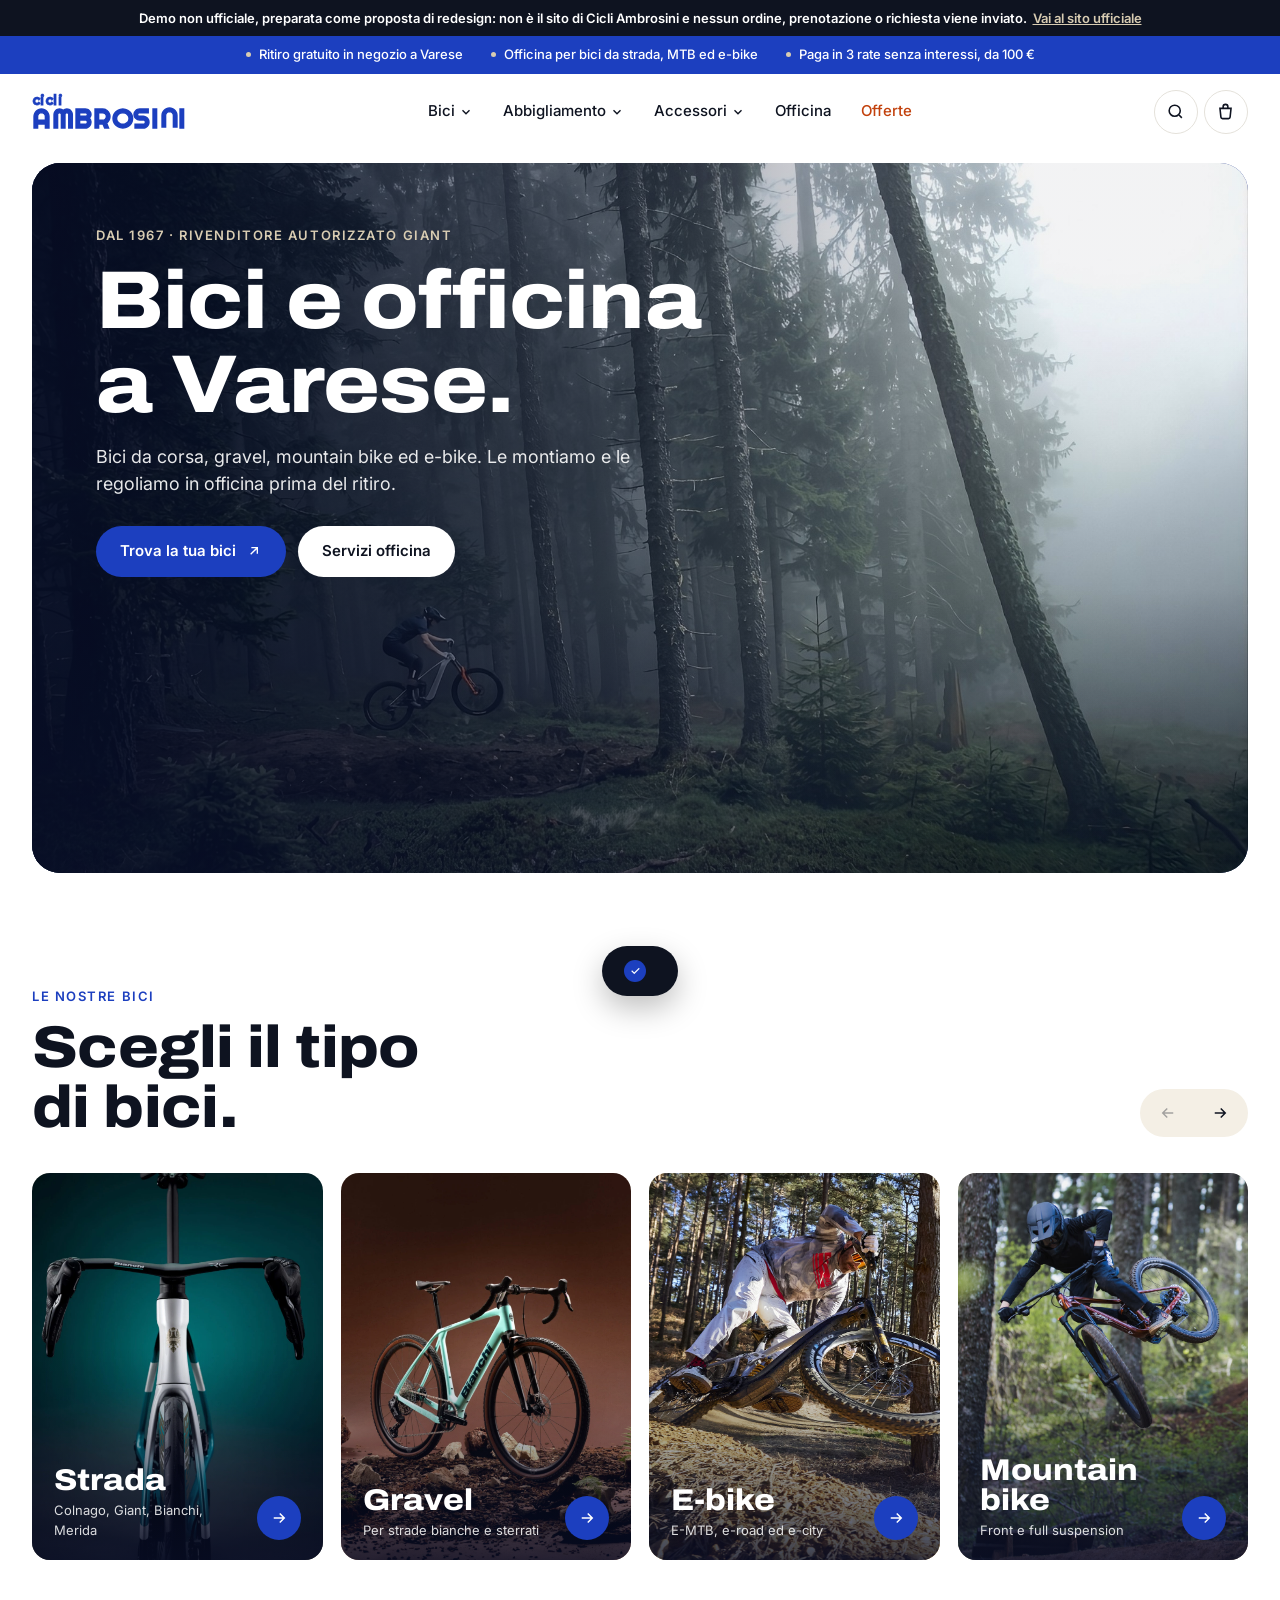
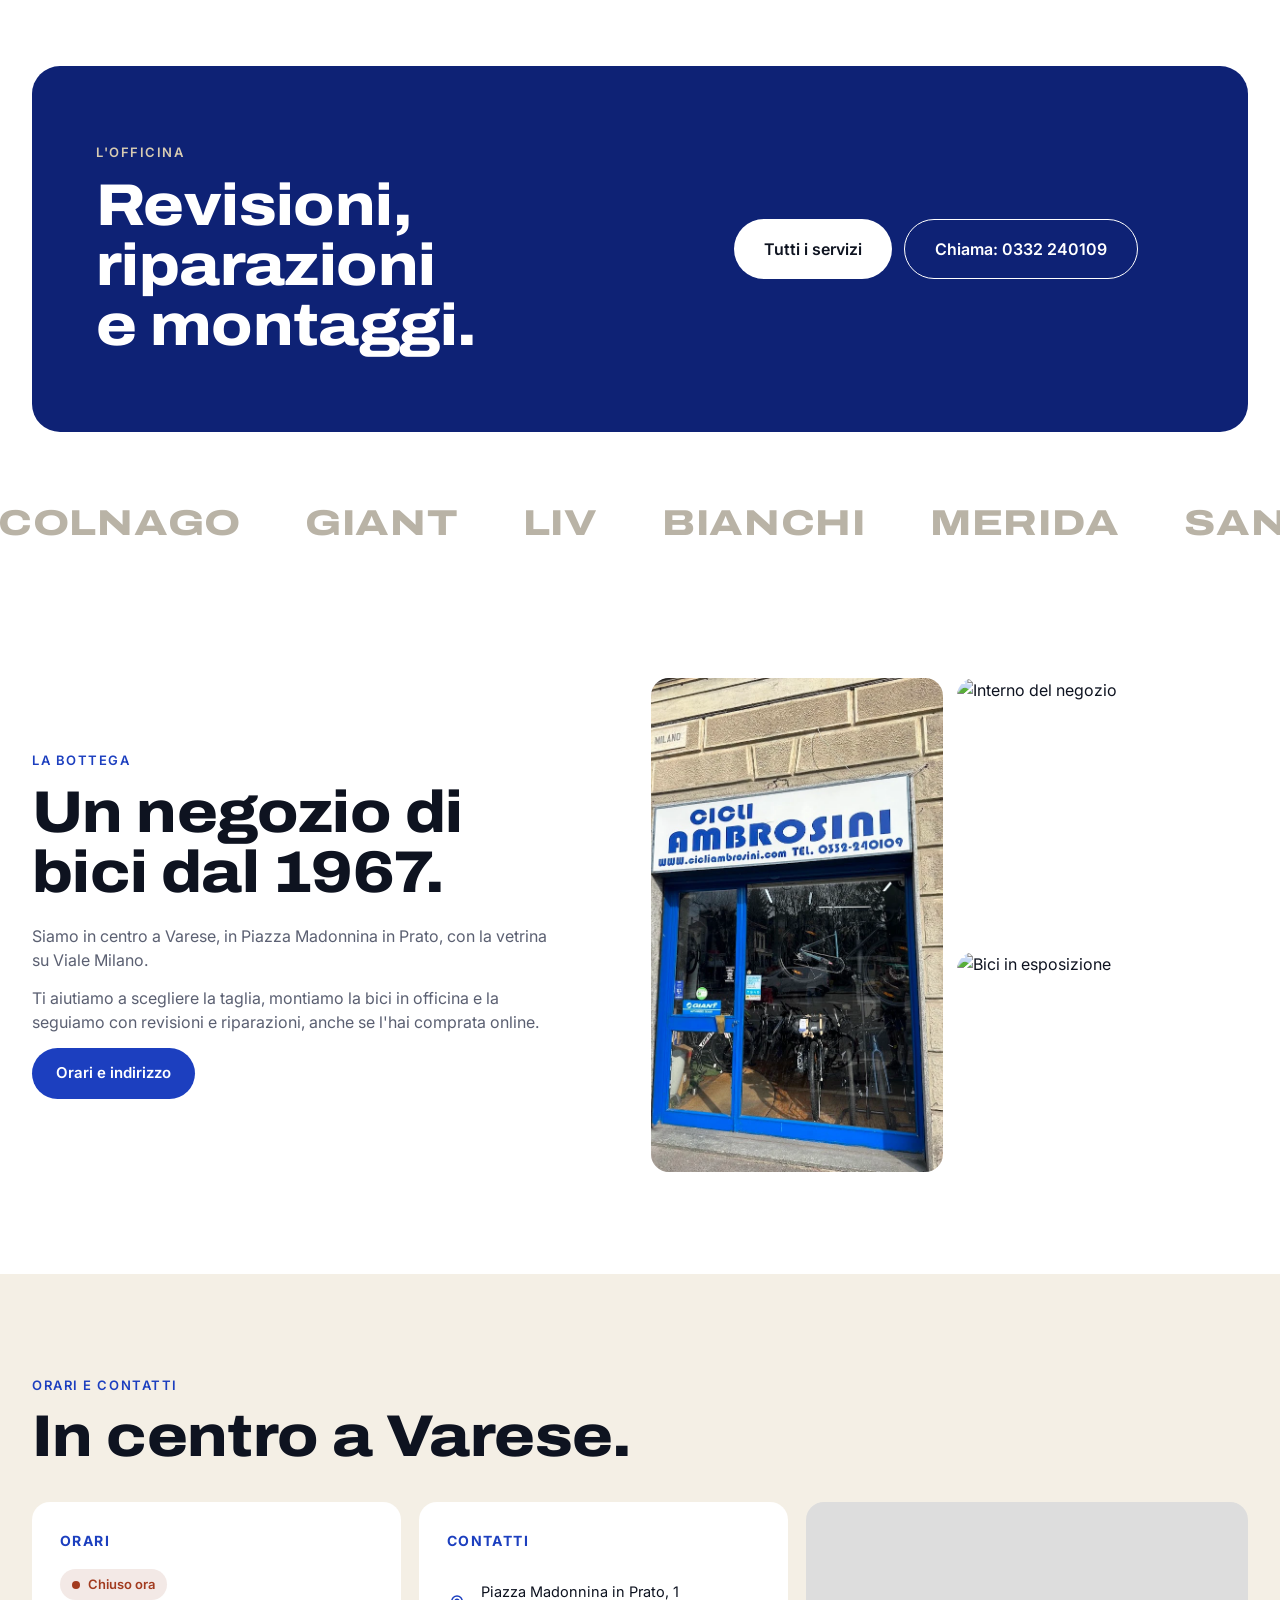
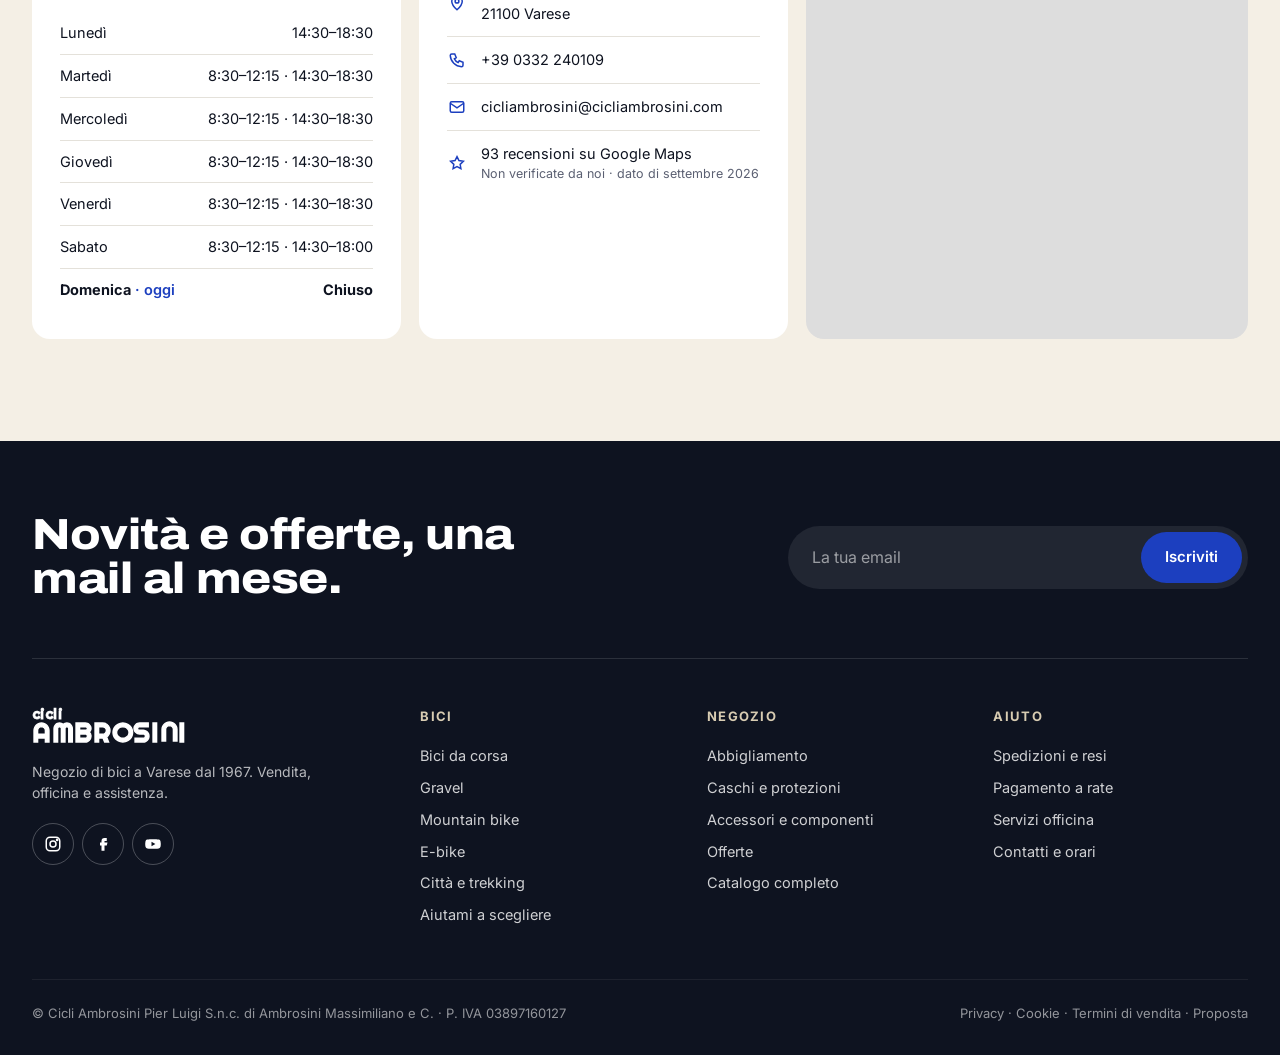
==== commit 845ac37a: "Officina in home: tolto il testo, due pulsanti più grandi e centrati style.css?v=n15.  Co-Authored-B" ====
--- a/index.html
+++ b/index.html
@@ -12,19 +12,22 @@
 <link rel="preconnect" href="https://fonts.googleapis.com">
 <link rel="preconnect" href="https://fonts.gstatic.com" crossorigin>
 <link href="https://fonts.googleapis.com/css2?family=Archivo:wdth,wght@100..125,500..900&family=Inter:wght@400;500;600;700&family=Righteous&display=swap" rel="stylesheet">
-<link rel="stylesheet" href="style.css?v=n6">
+<link rel="stylesheet" href="style.css?v=n15">
 <style>.demo-banner{position:relative;z-index:1;background:#0E1320;color:#fff;font:600 13px/1.4 Inter,system-ui,sans-serif;text-align:center;padding:9px 16px}.demo-banner a{color:#D8CCB2;text-decoration:underline;margin-left:6px}@media print{.demo-banner{display:none}}</style>
-<link rel="stylesheet" href="bozza.css?v=1">
-<script src="bozza.js?v=1" defer></script>
 </head>
 <body>
 <div class="demo-banner" role="note">Demo non ufficiale, preparata come proposta di redesign: non è il sito di Cicli Ambrosini e nessun ordine, prenotazione o richiesta viene inviato.<a href="https://www.cicliambrosini.it" rel="nofollow">Vai al sito ufficiale</a></div>
 
+<div class="topbar"><div class="wrap">
+  <span>Ritiro gratuito in negozio a Varese</span>
+  <span>Officina per bici da strada, MTB ed e-bike</span>
+  <span>Paga in 3 rate senza interessi, da 100 €</span>
+</div></div>
 
 <header id="hdr">
   <div class="wrap head">
     <a href="index.html" class="logo" aria-label="Cicli Ambrosini, home"><small>CICLI</small><b>AMBROSI<span class="n">U</span>I</b></a>
-    <nav class="main" id="mainNav"><!-- nav:main --><div class="mm"><a class="mm-t" href="catalogo.html#/g/Bici" aria-haspopup="true">Bici<svg class="chev" viewBox="0 0 24 24" fill="none" stroke="currentColor" stroke-width="2.4"><path d="m6 9 6 6 6-6"/></svg></a><div class="mm-p"><div class="wrap mm-g"><div class="mm-c"><h5>Per disciplina</h5><a href="catalogo.html#/c/Strada">Strada<span>3</span></a><a href="catalogo.html#/c/Gravel">Gravel<span>3</span></a><a href="catalogo.html#/c/Mountain%20bike">Mountain bike<span>3</span></a></div><div class="mm-c"><h5>Elettriche</h5><a href="catalogo.html#/c/E-bike">E-bike<span>3</span></a></div><div class="mm-c mm-x"><h5>Scorciatoie</h5><a href="catalogo.html#/g/Bici">Tutte le bici</a><a href="catalogo.html#/g/E-bike">Tutte le e-bike</a></div></div></div></div><div class="mm"><a class="mm-t" href="catalogo.html#/g/Abbigliamento" aria-haspopup="true">Abbigliamento<svg class="chev" viewBox="0 0 24 24" fill="none" stroke="currentColor" stroke-width="2.4"><path d="m6 9 6 6 6-6"/></svg></a><div class="mm-p"><div class="wrap mm-g"><div class="mm-c"><h5>Vestirsi</h5><a href="catalogo.html#/c/Maglie%2C%20giacche%20e%20salopette">Maglie, giacche e salopette<span>3</span></a></div><div class="mm-c"><h5>Protezione</h5><a href="catalogo.html#/c/Caschi%20e%20protezioni">Caschi e protezioni<span>3</span></a></div><div class="mm-c mm-x"><h5>Scorciatoie</h5><a href="catalogo.html#/g/Abbigliamento">Tutto l’abbigliamento</a></div></div></div></div><div class="mm"><a class="mm-t" href="catalogo.html#/g/Accessori" aria-haspopup="true">Accessori<svg class="chev" viewBox="0 0 24 24" fill="none" stroke="currentColor" stroke-width="2.4"><path d="m6 9 6 6 6-6"/></svg></a><div class="mm-p"><div class="wrap mm-g"><div class="mm-c"><h5>Componenti</h5><a href="catalogo.html#/c/Trasmissione%20e%20pedali">Trasmissione e pedali<span>3</span></a></div><div class="mm-c"><h5>Per la bici</h5><a href="catalogo.html#/c/Borse%20e%20portaborracce">Borse e portaborracce<span>3</span></a></div><div class="mm-c mm-x"><h5>Scorciatoie</h5><a href="catalogo.html#/g/Accessori">Tutti gli accessori</a><a href="catalogo.html#/officina">Servizi officina</a></div></div></div></div><a href="catalogo.html#/officina" class="nav-l">Officina</a><a href="catalogo.html#/offerte" class="nav-l nav-off">Offerte</a><!-- /nav:main --></nav>
+    <nav class="main" id="mainNav"><!-- nav:main --><div class="mm"><a class="mm-t" href="catalogo.html#/g/Bici" aria-haspopup="true">Bici<svg class="chev" viewBox="0 0 24 24" fill="none" stroke="currentColor" stroke-width="2.4"><path d="m6 9 6 6 6-6"/></svg></a><div class="mm-p"><div class="wrap mm-g"><div class="mm-c"><h5>Per disciplina</h5><a href="catalogo.html#/c/Strada">Strada<span>55</span></a><a href="catalogo.html#/c/Gravel">Gravel<span>11</span></a><a href="catalogo.html#/c/Mountain%20bike">Mountain bike<span>16</span></a><a href="catalogo.html#/c/Citt%C3%A0%20e%20trekking">Città e trekking<span>6</span></a></div><div class="mm-c"><h5>Elettriche</h5><a href="catalogo.html#/c/E-bike">E-bike<span>13</span></a></div><div class="mm-c"><h5>Per chi monta</h5><a href="catalogo.html#/c/Telai">Telai<span>11</span></a></div><div class="mm-c mm-x"><h5>Scorciatoie</h5><a href="catalogo.html#/g/Bici">Tutte le bici</a><a href="catalogo.html#/g/E-bike">Tutte le e-bike</a><a href="catalogo.html#/g/Bici?usato=1">Bici e telai usati</a><a href="catalogo.html#/aiutami">Aiutami a scegliere</a><a href="catalogo.html#/confronta">Confronta le bici</a></div></div></div></div><div class="mm"><a class="mm-t" href="catalogo.html#/g/Abbigliamento" aria-haspopup="true">Abbigliamento<svg class="chev" viewBox="0 0 24 24" fill="none" stroke="currentColor" stroke-width="2.4"><path d="m6 9 6 6 6-6"/></svg></a><div class="mm-p"><div class="wrap mm-g"><div class="mm-c"><h5>Vestirsi</h5><a href="catalogo.html#/c/Maglie%2C%20giacche%20e%20salopette">Maglie, giacche e salopette<span>32</span></a><a href="catalogo.html#/c/Guanti">Guanti<span>17</span></a><a href="catalogo.html#/c/Calze%2C%20cappellini%20e%20scaldacollo">Calze, cappellini e scaldacollo<span>13</span></a></div><div class="mm-c"><h5>Scarpe e protezione</h5><a href="catalogo.html#/c/Scarpe%20e%20copriscarpe">Scarpe e copriscarpe<span>25</span></a><a href="catalogo.html#/c/Caschi%20e%20protezioni">Caschi e protezioni<span>22</span></a><a href="catalogo.html#/c/Occhiali%20e%20maschere">Occhiali e maschere<span>13</span></a></div><div class="mm-c mm-x"><h5>Scorciatoie</h5><a href="catalogo.html#/g/Abbigliamento">Tutto l’abbigliamento</a><a href="catalogo.html#/g/Abbigliamento?brand=Santini">Collezione Santini</a><a href="catalogo.html#/g/Abbigliamento?brand=Liv">Linea donna Liv</a></div></div></div></div><div class="mm"><a class="mm-t" href="catalogo.html#/g/Accessori" aria-haspopup="true">Accessori<svg class="chev" viewBox="0 0 24 24" fill="none" stroke="currentColor" stroke-width="2.4"><path d="m6 9 6 6 6-6"/></svg></a><div class="mm-p"><div class="wrap mm-g"><div class="mm-c"><h5>Componenti</h5><a href="catalogo.html#/c/Ruote%20e%20copertoni">Ruote e copertoni<span>10</span></a><a href="catalogo.html#/c/Trasmissione%20e%20pedali">Trasmissione e pedali<span>27</span></a><a href="catalogo.html#/c/Manubri%2C%20selle%20e%20nastri">Manubri, selle e nastri<span>23</span></a><a href="catalogo.html#/c/Batterie%20e%20caricatori%20e-bike">Batterie e caricatori e-bike<span>10</span></a></div><div class="mm-c"><h5>Per la bici</h5><a href="catalogo.html#/c/Borse%20e%20portaborracce">Borse e portaborracce<span>25</span></a><a href="catalogo.html#/c/Elettronica%20e%20luci">Elettronica e luci<span>15</span></a></div><div class="mm-c"><h5>Manutenzione</h5><a href="catalogo.html#/c/Pompe%2C%20attrezzi%20e%20lucchetti">Pompe, attrezzi e lucchetti<span>7</span></a></div><div class="mm-c"><h5>Alimentazione</h5><a href="catalogo.html#/c/Integratori">Integratori<span>12</span></a></div><div class="mm-c mm-x"><h5>Scorciatoie</h5><a href="catalogo.html#/g/Accessori">Tutti gli accessori</a><a href="catalogo.html#/c/Batterie%20e%20caricatori%20e-bike">Ricambi e-bike</a><a href="catalogo.html#/officina">Servizi officina</a></div></div></div></div><a href="catalogo.html#/officina" class="nav-l">Officina</a><a href="catalogo.html#/offerte" class="nav-l nav-off">Offerte</a><!-- /nav:main --></nav>
     <div class="icons">
       <a class="icon-btn hide-m" href="catalogo.html#/cerca" aria-label="Cerca"><svg viewBox="0 0 24 24" fill="none" stroke="currentColor" stroke-width="2"><circle cx="11" cy="11" r="7"/><path d="m20 20-3.5-3.5"/></svg></a>
       <a class="icon-btn" href="catalogo.html#/carrello" aria-label="Carrello"><svg viewBox="0 0 24 24" fill="none" stroke="currentColor" stroke-width="2"><path d="M5 8h14l-1.2 11.2a2 2 0 0 1-2 1.8H8.2a2 2 0 0 1-2-1.8z"/><path d="M9 8V6a3 3 0 0 1 6 0v2"/></svg><span class="badge" id="cartCount">0</span></a>
@@ -35,14 +38,14 @@
 
 <div class="drawer" id="drawer">
   <button class="close" id="closeMenu" aria-label="Chiudi"><svg width="18" height="18" viewBox="0 0 24 24" fill="none" stroke="currentColor" stroke-width="2"><path d="M6 6l12 12M18 6 6 18"/></svg></button>
-  <nav id="drawerNav"><!-- nav:drawer --><details><summary>Bici</summary><a href="catalogo.html#/c/Strada">Strada</a><a href="catalogo.html#/c/Gravel">Gravel</a><a href="catalogo.html#/c/Mountain%20bike">Mountain bike</a><a href="catalogo.html#/c/E-bike">E-bike</a><a href="catalogo.html#/g/Bici" class="d-all">Tutto: bici →</a></details><details><summary>Abbigliamento</summary><a href="catalogo.html#/c/Maglie%2C%20giacche%20e%20salopette">Maglie, giacche e salopette</a><a href="catalogo.html#/c/Caschi%20e%20protezioni">Caschi e protezioni</a><a href="catalogo.html#/g/Abbigliamento" class="d-all">Tutto: abbigliamento →</a></details><details><summary>Accessori</summary><a href="catalogo.html#/c/Trasmissione%20e%20pedali">Trasmissione e pedali</a><a href="catalogo.html#/c/Borse%20e%20portaborracce">Borse e portaborracce</a><a href="catalogo.html#/g/Accessori" class="d-all">Tutto: accessori →</a></details><a href="catalogo.html#/officina">Officina</a><a href="catalogo.html#/offerte" class="nav-off">Offerte</a><!-- /nav:drawer --></nav>
+  <nav id="drawerNav"><!-- nav:drawer --><details><summary>Bici</summary><a href="catalogo.html#/c/Strada">Strada</a><a href="catalogo.html#/c/Gravel">Gravel</a><a href="catalogo.html#/c/Mountain%20bike">Mountain bike</a><a href="catalogo.html#/c/Citt%C3%A0%20e%20trekking">Città e trekking</a><a href="catalogo.html#/c/E-bike">E-bike</a><a href="catalogo.html#/c/Telai">Telai</a><a href="catalogo.html#/g/Bici" class="d-all">Tutto: bici →</a></details><details><summary>Abbigliamento</summary><a href="catalogo.html#/c/Maglie%2C%20giacche%20e%20salopette">Maglie, giacche e salopette</a><a href="catalogo.html#/c/Guanti">Guanti</a><a href="catalogo.html#/c/Calze%2C%20cappellini%20e%20scaldacollo">Calze, cappellini e scaldacollo</a><a href="catalogo.html#/c/Scarpe%20e%20copriscarpe">Scarpe e copriscarpe</a><a href="catalogo.html#/c/Caschi%20e%20protezioni">Caschi e protezioni</a><a href="catalogo.html#/c/Occhiali%20e%20maschere">Occhiali e maschere</a><a href="catalogo.html#/g/Abbigliamento" class="d-all">Tutto: abbigliamento →</a></details><details><summary>Accessori</summary><a href="catalogo.html#/c/Ruote%20e%20copertoni">Ruote e copertoni</a><a href="catalogo.html#/c/Trasmissione%20e%20pedali">Trasmissione e pedali</a><a href="catalogo.html#/c/Manubri%2C%20selle%20e%20nastri">Manubri, selle e nastri</a><a href="catalogo.html#/c/Batterie%20e%20caricatori%20e-bike">Batterie e caricatori e-bike</a><a href="catalogo.html#/c/Borse%20e%20portaborracce">Borse e portaborracce</a><a href="catalogo.html#/c/Elettronica%20e%20luci">Elettronica e luci</a><a href="catalogo.html#/c/Pompe%2C%20attrezzi%20e%20lucchetti">Pompe, attrezzi e lucchetti</a><a href="catalogo.html#/c/Integratori">Integratori</a><a href="catalogo.html#/g/Accessori" class="d-all">Tutto: accessori →</a></details><a href="catalogo.html#/officina">Officina</a><a href="catalogo.html#/offerte" class="nav-off">Offerte</a><a href="catalogo.html#/aiutami" class="d-small">Aiutami a scegliere</a><a href="catalogo.html#/carrello" class="d-small">Carrello</a><!-- /nav:drawer --></nav>
   <div class="foot">Piazza Madonnina in Prato, 1 · Varese<br>+39 0332 240109</div>
 </div>
 
 <!-- Hero statico: foto, titolo e pulsanti -->
-<section class="sh" id="sh" data-draft="Hero in definizione" aria-labelledby="sh-title">
+<section class="sh" id="sh" aria-labelledby="sh-title">
   <div class="sh-stage" id="shStage">
-    <img class="sh-photo" src="hero.jpg" width="1436" height="1112" fetchpriority="high" alt="Bici da corsa Giant davanti al negozio Cicli Ambrosini a Varese">
+    <img class="sh-photo" src="hero.jpg" width="2000" height="1250" fetchpriority="high" alt="Ciclista in mountain bike in volo su un sentiero, in un bosco avvolto dalla nebbia">
     <div class="sh-veil" aria-hidden="true"></div>
 
     <div class="hero-copy sh-final" id="shFinal">
@@ -57,11 +60,10 @@
   </div>
 </section>
 
-
 <!-- CATEGORIE -->
-<section id="bici" data-draft="Categorie in definizione">
+<section id="bici">
   <div class="wrap">
-    <div class="sec-head reveal">
+    <div class="sec-head">
       <div><div class="eyebrow">Le nostre bici</div><h2 class="display">Scegli il tipo<br>di bici.</h2></div>
       <div style="display:flex;flex-direction:column;gap:18px;align-items:flex-end">
         <div class="arrows" data-rail="cats"><button aria-label="Indietro" data-dir="-1"><svg viewBox="0 0 24 24" fill="none" stroke="currentColor" stroke-width="2"><path d="M19 12H5M11 6l-6 6 6 6"/></svg></button><button aria-label="Avanti" data-dir="1"><svg viewBox="0 0 24 24" fill="none" stroke="currentColor" stroke-width="2"><path d="M5 12h14M13 6l6 6-6 6"/></svg></button></div>
@@ -72,31 +74,32 @@
 </section>
 
 <!-- OFFICINA -->
-<div class="band plain" id="officina" data-draft="Officina in definizione">
+<div class="band plain" id="officina">
   <div class="in">
     <div>
       <div class="eyebrow">L'officina</div>
       <h2 class="display">Revisioni, riparazioni<br>e montaggi.</h2>
     </div>
     <div class="side-txt">
-      <p>Per bici da strada, MTB ed e-bike. Porta la bici in negozio o chiamaci: prima di iniziare ti diciamo cosa serve e quanto costa.</p>
       <div class="hero-ctas"><a href="catalogo.html#/officina" class="btn btn-white">Tutti i servizi</a><a href="tel:+390332240109" class="btn btn-ghost">Chiama: 0332 240109</a></div>
     </div>
   </div>
 </div>
 
+<!-- MARCHI -->
+<div class="brands" aria-label="Marchi trattati"><div class="marquee" id="marquee"></div></div>
 
 <!-- BOTTEGA -->
-<section id="bottega" data-draft="Racconto da definire">
+<section id="bottega">
   <div class="wrap story">
-    <div class="reveal">
+    <div>
       <div class="eyebrow">La bottega</div>
       <h2 class="display">Un negozio di bici dal 1967.</h2>
       <p>Siamo in centro a Varese, in Piazza Madonnina in Prato, con la vetrina su Viale Milano.</p>
-      <p>Ti aiutiamo a scegliere la taglia, montiamo la bici in officina e la seguiamo con revisioni e riparazioni.</p>
+      <p>Ti aiutiamo a scegliere la taglia, montiamo la bici in officina e la seguiamo con revisioni e riparazioni, anche se l'hai comprata online.</p>
       <a href="#visita" class="btn btn-blue">Orari e indirizzo</a>
     </div>
-    <div class="collage reveal">
+    <div class="collage">
       <img src="vetrina.webp" alt="La vetrina di Cicli Ambrosini in Viale Milano, Varese">
       <img data-wix="e32304525849402b995552dd385c3e9f~mv2.jpg" data-w="700" data-h="520" alt="Interno del negozio">
       <img data-wix="e9b5b0ed0348415682b839036f51b873~mv2.jpg" data-w="700" data-h="440" alt="Bici in esposizione">
@@ -105,9 +108,9 @@
 </section>
 
 <!-- VIENI A TROVARCI -->
-<section class="visit" id="visita" data-draft="Orari e contatti da verificare">
+<section class="visit" id="visita">
   <div class="wrap">
-    <div class="sec-head reveal">
+    <div class="sec-head">
       <div><div class="eyebrow">Orari e contatti</div><h2 class="display">In centro a Varese.</h2></div>
     </div>
     <div class="visit-grid">
@@ -121,6 +124,7 @@
         <a href="https://www.google.com/maps/search/?api=1&query=Piazza+Madonnina+in+Prato+1+Varese" target="_blank" rel="noopener"><i><svg viewBox="0 0 24 24" fill="none" stroke="currentColor" stroke-width="2"><path d="M12 21s-7-6.2-7-11.5a7 7 0 0 1 14 0C19 14.8 12 21 12 21z"/><circle cx="12" cy="9.5" r="2.5"/></svg></i>Piazza Madonnina in Prato, 1<br>21100 Varese</a>
         <a href="tel:+390332240109"><i><svg viewBox="0 0 24 24" fill="none" stroke="currentColor" stroke-width="2"><path d="M5 4h4l2 5-2.5 1.5a11 11 0 0 0 5 5L15 13l5 2v4a2 2 0 0 1-2 2A16 16 0 0 1 3 6a2 2 0 0 1 2-2"/></svg></i>+39 0332 240109</a>
         <a href="mailto:cicliambrosini@cicliambrosini.com"><i><svg viewBox="0 0 24 24" fill="none" stroke="currentColor" stroke-width="2"><rect x="3" y="5" width="18" height="14" rx="2"/><path d="m3 7 9 6 9-6"/></svg></i>cicliambrosini@cicliambrosini.com</a>
+        <a href="https://maps.google.com/?cid=14169359840540097843" target="_blank" rel="noopener"><i><svg viewBox="0 0 24 24" fill="none" stroke="currentColor" stroke-width="2"><path d="m12 3.5 2.6 5.3 5.9.9-4.3 4.1 1 5.8L12 16.9l-5.2 2.7 1-5.8-4.3-4.1 5.9-.9z"/></svg></i><span>93 recensioni su Google Maps<small>Non verificate da noi · dato di settembre 2026</small></span></a>
       </div>
       <div class="map"><iframe loading="lazy" title="Mappa" src="https://www.google.com/maps?q=Piazza+Madonnina+in+Prato+1,+Varese&output=embed"></iframe></div>
     </div>
@@ -129,6 +133,10 @@
 
 <footer>
   <div class="wrap">
+    <div class="news">
+      <h2 class="display">Novità e offerte, una mail al mese.</h2>
+      <form onsubmit="event.preventDefault();const i=this.querySelector('input');if(!/^[^@\s]+@[^@\s]+\.[^@\s]+$/.test(i.value)){toast('Inserisci un’email valida');i.focus();return}toast('Iscrizione simulata: nessun dato è stato inviato');this.reset()"><input type="email" required placeholder="La tua email" aria-label="Email"><button class="btn btn-blue">Iscriviti</button></form>
+    </div>
     <div class="foot-grid">
       <div>
         <div class="logo" role="img" aria-label="Cicli Ambrosini"><small>CICLI</small><b>AMBROSI<span class="n">U</span>I</b></div>
@@ -139,16 +147,15 @@
           <a href="https://www.youtube.com/@cicliambrosini4947" target="_blank" rel="noopener" aria-label="YouTube"><svg viewBox="0 0 24 24" fill="currentColor"><path d="M22 8.2a3 3 0 0 0-2.1-2.1C18 5.6 12 5.6 12 5.6s-6 0-7.9.5A3 3 0 0 0 2 8.2 31 31 0 0 0 1.6 12 31 31 0 0 0 2 15.8a3 3 0 0 0 2.1 2.1c1.9.5 7.9.5 7.9.5s6 0 7.9-.5a3 3 0 0 0 2.1-2.1 31 31 0 0 0 .4-3.8 31 31 0 0 0-.4-3.8zM10 15V9l5.2 3z"/></svg></a>
         </div>
       </div>
-      <div><h4>Bici</h4><a href="catalogo.html#/c/Strada">Bici da corsa</a><a href="catalogo.html#/c/Gravel">Gravel</a><a href="catalogo.html#/c/Mountain%20bike">Mountain bike</a><a href="catalogo.html#/g/E-bike">E-bike</a></div>
-      <div><h4>Negozio</h4><a href="catalogo.html#/g/Abbigliamento">Abbigliamento</a><a href="catalogo.html#/c/Caschi%20e%20protezioni">Caschi e protezioni</a><a href="catalogo.html#/g/Accessori">Accessori e componenti</a><a href="catalogo.html#/offerte">Offerte</a></div>
-      <div><h4>Aiuto</h4><a href="catalogo.html#/officina">Servizi officina</a><a href="catalogo.html#/info/contatti">Contatti e orari</a></div>
-    </div>
-    <div class="legal"><span>© Cicli Ambrosini Pier Luigi S.n.c. di Ambrosini Massimiliano e C. · P. IVA 03897160127</span><span><a href="catalogo.html#/info/privacy">Privacy</a> · <a href="catalogo.html#/info/cookie">Cookie</a> · <a href="catalogo.html#/info/termini">Termini di vendita</a></span></div>
+      <div><h4>Bici</h4><a href="catalogo.html#/c/Strada">Bici da corsa</a><a href="catalogo.html#/c/Gravel">Gravel</a><a href="catalogo.html#/c/Mountain%20bike">Mountain bike</a><a href="catalogo.html#/g/E-bike">E-bike</a><a href="catalogo.html#/c/Citt%C3%A0%20e%20trekking">Città e trekking</a><a href="catalogo.html#/aiutami">Aiutami a scegliere</a></div>
+      <div><h4>Negozio</h4><a href="catalogo.html#/g/Abbigliamento">Abbigliamento</a><a href="catalogo.html#/c/Caschi%20e%20protezioni">Caschi e protezioni</a><a href="catalogo.html#/g/Accessori">Accessori e componenti</a><a href="catalogo.html#/offerte">Offerte</a><a href="catalogo.html">Catalogo completo</a></div>
+      <div><h4>Aiuto</h4><a href="catalogo.html#/info/spedizioni">Spedizioni e resi</a><a href="catalogo.html#/info/pagamenti">Pagamento a rate</a><a href="catalogo.html#/officina">Servizi officina</a><a href="catalogo.html#/info/contatti">Contatti e orari</a></div>
+    </div>
+    <div class="legal"><span>© Cicli Ambrosini Pier Luigi S.n.c. di Ambrosini Massimiliano e C. · P. IVA 03897160127</span><span><a href="catalogo.html#/info/privacy">Privacy</a> · <a href="catalogo.html#/info/cookie">Cookie</a> · <a href="catalogo.html#/info/termini">Termini di vendita</a> · <a href="proposta.html">Proposta</a></span></div>
   </div>
 </footer>
 
 <div class="toast" id="toast"><i>✓</i><span></span></div>
-
 
 <script>
 const WIX='https://static.wixstatic.com/media/6420e3_';
@@ -157,14 +164,21 @@
 
 /* Categorie */
 const cats=[
-  ['Strada','Colnago, Giant, Bianchi, Merida','916e71461370427f9e7a1208591a01d8~mv2.png',''],
-  ['Gravel','Per strade bianche e sterrati','0b7d4796ee46482a8b830da7624362fe~mv2.png',''],
-  ['E-bike','E-MTB, e-road ed e-city','03a2f64231564dc1b0d9009b364c54e0~mv2.jpg',''],
-  ['Mountain bike','Front e full suspension','c1313e0dba044cb898ec38fa5e27a086~mv2.png',''],
+  ['Strada','Colnago, Giant, Bianchi, Merida','img/categorie/strada.webp',''],
+  ['Gravel','Per strade bianche e sterrati','img/categorie/gravel.webp',''],
+  ['E-bike','E-MTB, e-road ed e-city','img/categorie/e-bike.jpg',''],
+  ['Mountain bike','Front e full suspension','img/categorie/mountain-bike.jpg',''],
+  ['Telai','Per chi monta la bici su misura','img/categorie/telai.jpg',''],
+  ['Città e trekking','Per la città e i viaggi, anche elettriche','e3195d8898d047bc9a194d3296ad09b4~mv2.jpg',''],
 ];
 const arrow='<svg viewBox="0 0 24 24" fill="none" stroke="currentColor" stroke-width="2"><path d="M5 12h14M13 6l6 6-6 6"/></svg>';
 const CATLINK={'Strada':'#/c/Strada','Gravel':'#/c/Gravel','E-bike':'#/g/E-bike','Mountain bike':'#/c/Mountain%20bike','Telai':'#/c/Telai','Città e trekking':'#/c/Citt%C3%A0%20e%20trekking'};
-document.getElementById('cats').innerHTML=cats.map(([t,s,img,chip])=>`<a href="catalogo.html${CATLINK[t]||'#/g/Bici'}" class="cat"><img src="${wix(img,600,800)}" alt="${t}" loading="lazy">${chip?`<span class="chip">${chip}</span>`:''}<div class="txt"><div><h3>${t}</h3><small>${s}</small></div><span class="go">${arrow}</span></div></a>`).join('');
+document.getElementById('cats').innerHTML=cats.map(([t,s,img,chip])=>`<a href="catalogo.html${CATLINK[t]||'#/g/Bici'}" class="cat"><img src="${/^img\//.test(img)?img:wix(img,900,900,'fit')}" alt="${t}" loading="lazy">${chip?`<span class="chip">${chip}</span>`:''}<div class="txt"><div><h3>${t}</h3><small>${s}</small></div><span class="go">${arrow}</span></div></a>`).join('');
+
+/* Frecce delle categorie: la fila si sposta solo da qui; si disattivano a inizio e fine */
+(()=>{const r=document.getElementById('cats'),bs=document.querySelectorAll('.arrows[data-rail="cats"] button');if(!r||bs.length<2)return;
+  const upd=()=>{bs[0].disabled=r.scrollLeft<=2;bs[1].disabled=r.scrollLeft>=r.scrollWidth-r.clientWidth-2};
+  r.addEventListener('scroll',upd,{passive:true});addEventListener('resize',upd);upd()})();
 
 /* Carrello condiviso con il catalogo (salvato nel browser) */
 const MEM={};const LS={get(k,d){try{const v=localStorage.getItem(k);return v?JSON.parse(v):(MEM[k]??d)}catch(e){return MEM[k]??d}},set(k,v){MEM[k]=v;try{localStorage.setItem(k,JSON.stringify(v))}catch(e){}}};
@@ -178,6 +192,30 @@
 let tt;function toast(m,link,label){const t=document.getElementById('toast');t.querySelector('span').innerHTML=m+(link?` <a href="${link}" style="color:var(--stone);font-weight:700;text-decoration:underline;margin-left:6px">${label}</a>`:'');t.classList.add('on');clearTimeout(tt);tt=setTimeout(()=>t.classList.remove('on'),3200)}
 
 /* Marchi: solo quelli presenti nel catalogo, ognuno porta ai suoi prodotti */
+const brands=['Colnago','Giant','Liv','Bianchi','Merida','Santini','Shimano','Sidi','Mavic','Lazer','MET','Vittoria','Elite','Selle Italia',"O'Neal",'Crono'];
+document.getElementById('marquee').innerHTML=[...brands,...brands].map((b,i)=>`<a href="catalogo.html#/?brand=${encodeURIComponent(b)}" ${i>=brands.length?'aria-hidden="true" tabindex="-1"':''}><span>${b}</span></a>`).join('');
+
+/* Scorrimento dei marchi: va da solo; col mouse sopra rallenta fino a fermarsi senza scatti;
+   si può trascinare col mouse o scorrere col trackpad e col dito, in entrambe le direzioni, all'infinito */
+(()=>{const bx=document.querySelector('.brands'),mq=document.getElementById('marquee'),n=brands.length,still=matchMedia('(prefers-reduced-motion: reduce)');
+  let pos=0,v=0,hold=false,drag=null,moved=0,seen=true,touchT;
+  const period=()=>mq.children[n].offsetLeft-mq.children[0].offsetLeft;
+  const wrap=()=>{const P=period();if(P>0){while(pos>=P)pos-=P;while(pos<0)pos+=P}};
+  bx.addEventListener('pointerenter',e=>{if(e.pointerType==='mouse')hold=true});
+  bx.addEventListener('pointerleave',e=>{if(e.pointerType==='mouse'){hold=false;drag=null;bx.classList.remove('drag')}});
+  bx.addEventListener('pointerdown',e=>{if(e.pointerType!=='mouse'||e.button!==0)return;drag={x:e.clientX,p:pos};moved=0;bx.classList.add('drag')});
+  addEventListener('pointermove',e=>{if(!drag)return;const dx=e.clientX-drag.x;moved=Math.max(moved,Math.abs(dx));pos=drag.p-dx;wrap();bx.scrollLeft=pos});
+  addEventListener('pointerup',()=>{drag=null;bx.classList.remove('drag')});
+  bx.addEventListener('click',e=>{if(moved>6){e.preventDefault();moved=0}},true);
+  bx.addEventListener('touchstart',()=>{hold=true;clearTimeout(touchT)},{passive:true});
+  bx.addEventListener('touchend',()=>{touchT=setTimeout(()=>hold=false,1500)},{passive:true});
+  bx.addEventListener('focusin',()=>hold=true);bx.addEventListener('focusout',()=>hold=false);
+  bx.addEventListener('scroll',()=>{if(Math.abs(bx.scrollLeft-pos)>1.5){pos=bx.scrollLeft;const b=pos;wrap();if(pos!==b)bx.scrollLeft=pos}},{passive:true});
+  const tick=dt=>{const r=bx.getBoundingClientRect();seen=r.bottom>0&&r.top<innerHeight;if(!seen)return;const target=(hold||drag||still.matches)?0:60;v+=(target-v)*Math.min(1,dt*4);if(Math.abs(v)>.5){pos+=v*dt;wrap();bx.scrollLeft=pos}};
+  let last=performance.now();
+  (function loop(now){if(now){tick(Math.min(.05,(now-last)/1000));last=now}requestAnimationFrame(loop)})();
+})();
+
 /* Orari con stato aperto/chiuso */
 const H=[['Domenica',[]],['Lunedì',[['14:30','18:30']]],['Martedì',[['8:30','12:15'],['14:30','18:30']]],['Mercoledì',[['8:30','12:15'],['14:30','18:30']]],['Giovedì',[['8:30','12:15'],['14:30','18:30']]],['Venerdì',[['8:30','12:15'],['14:30','18:30']]],['Sabato',[['8:30','12:15'],['14:30','18:00']]]];
 const now=new Date(),d=now.getDay(),mins=now.getHours()*60+now.getMinutes(),toM=s=>{const[h,m]=s.split(':');return +h*60+ +m};
@@ -186,13 +224,11 @@
 const open=H[d][1].some(([a,b])=>mins>=toM(a)&&mins<toM(b));const st=document.getElementById('status');
 if(!open){st.textContent='Chiuso ora';st.classList.add('closed')}
 
-/* Header, menu, animazioni */
+/* Header e menu */
 const hdr=document.getElementById('hdr');addEventListener('scroll',()=>hdr.classList.toggle('scrolled',scrollY>10),{passive:true});
 /* Menu a tendina (lo scrive lavoro/pipeline/build_nav.py) */
 document.getElementById('mainNav').addEventListener('click',e=>{const m=e.target.closest('.mm');if(m&&e.target.closest('a')){m.classList.add('shut');document.activeElement&&document.activeElement.blur()}});document.querySelectorAll('#mainNav .mm').forEach(m=>m.addEventListener('mouseleave',()=>m.classList.remove('shut')));
 const dr=document.getElementById('drawer');document.getElementById('openMenu').onclick=()=>dr.classList.add('open');document.getElementById('closeMenu').onclick=()=>dr.classList.remove('open');dr.querySelectorAll('nav a').forEach(a=>a.onclick=()=>dr.classList.remove('open'));
-const io=new IntersectionObserver(es=>es.forEach(e=>{if(e.isIntersecting){e.target.classList.add('shown');io.unobserve(e.target)}}),{threshold:.12});
-document.querySelectorAll('.reveal').forEach(el=>io.observe(el));
 
 </script>
 </body>
--- a/style.css
+++ b/style.css
@@ -116,15 +116,20 @@
   @media(max-width:760px){.sec-head .arrows{display:none}}
   .arrows button{width:46px;height:38px;border-radius:999px;display:grid;place-items:center;transition:background .2s}
   .arrows button:hover{background:#fff}
+  .arrows button:disabled{opacity:.35;cursor:default}
+  .arrows button:disabled:hover{background:none}
   .arrows svg{width:18px;height:18px}
 
   /* Categorie */
   .cats{grid-auto-columns:calc((100% - 3*18px)/4)}
+  /* Categorie: la fila non si scorre con trascinamento, trackpad o dito; si sposta solo con le frecce */
+  .rail.cats{overflow:hidden}
   @media(max-width:1000px){.cats{grid-auto-columns:calc((100% - 18px)/2.3)}}
   @media(max-width:560px){.cats{grid-auto-columns:78%}}
   .cat{position:relative;aspect-ratio:3/4;border-radius:var(--radius);overflow:hidden;background:var(--stone-light);color:#fff;isolation:isolate}
-  .cat img{position:absolute;inset:0;width:100%;height:100%;object-fit:cover;z-index:-2;transition:transform .6s}
-  .cat:hover img{transform:scale(1.05)}
+  .cat img{position:absolute;inset:0;width:100%;height:100%;object-fit:cover;z-index:-2;transition:transform .9s cubic-bezier(.2,.7,.2,1)}
+  /* Zoom in al passaggio del mouse (o al focus da tastiera); i bordi della foto restano sempre coperti. Solo con mouse. */
+  @media(hover:hover){.cat:hover img,.cat:focus-visible img{transform:scale(1.08)}}
   .cat::after{content:"";position:absolute;inset:0;z-index:-1;background:linear-gradient(0deg,rgba(8,14,40,.78),rgba(8,14,40,0) 55%)}
   .cat .chip{position:absolute;top:16px;left:16px;background:#fff;color:var(--ink);font-size:12px;font-weight:600;padding:6px 12px;border-radius:999px}
   .cat .txt{position:absolute;left:22px;right:22px;bottom:20px;display:flex;justify-content:space-between;align-items:flex-end;gap:12px}
@@ -185,7 +190,10 @@
   .band.plain::before{display:none}
   .band.plain .in{padding-block:clamp(48px,6vw,80px)}
   .band.plain h2{margin-bottom:0}
-  .band.plain .side-txt p{margin-bottom:22px}
+  .band.plain .side-txt .hero-ctas{margin-top:0}
+  .band.plain .side-txt .btn{padding:17px 30px;font-size:16px}
+  @media(min-width:901px){.band.plain .in{align-items:center}.band.plain .side-txt .hero-ctas{justify-content:center}}
+  @media(max-width:900px){.band.plain .in{gap:24px}}
 
   /* Abbigliamento split */
   .split{display:grid;grid-template-columns:1fr 1fr;gap:18px}
@@ -203,7 +211,7 @@
 
   /* Marchi */
   /* Fila dei marchi: scorre via JS (index.html); si può trascinare o scorrere a mano */
-  .brands{border-top:1px solid var(--line);border-bottom:1px solid var(--line);overflow-x:auto;overflow-y:hidden;scrollbar-width:none;padding:30px 0;cursor:grab;-webkit-user-select:none;user-select:none}
+  .brands{overflow-x:auto;overflow-y:hidden;scrollbar-width:none;padding:clamp(40px,5vw,64px) 0;cursor:grab;-webkit-user-select:none;user-select:none}
   .brands::-webkit-scrollbar{display:none}
   .brands.drag{cursor:grabbing}
   .marquee{display:flex;gap:64px;width:max-content}
@@ -215,6 +223,7 @@
   /* Bottega */
   .story{display:grid;grid-template-columns:1fr 1.1fr;gap:clamp(32px,6vw,90px);align-items:center}
   .story h2{font-size:clamp(34px,4.6vw,60px);margin:12px 0 22px}
+  #bottega{padding-top:clamp(40px,5vw,72px)}
   .story p{color:var(--muted);margin-bottom:14px;max-width:520px}
   .stats{display:flex;gap:36px;margin:30px 0 32px;flex-wrap:wrap}
   .stats b{display:block;font-family:Archivo;font-stretch:112%;font-weight:800;font-size:44px;color:var(--blue);line-height:1}
@@ -282,8 +291,8 @@
 /* Hero a scorrimento (home): la bici prende forma e parte.
    Stato base = foto + titolo; la classe .anim (aggiunta dal JS) attiva la scena. */
 .sh{padding:12px var(--gutter)}
-.sh-stage{--road:17%;position:relative;max-width:calc(var(--maxw) + 2*var(--gutter));margin:0 auto;height:calc(100svh - 150px);min-height:540px;max-height:880px;border-radius:var(--radius-lg);overflow:hidden;color:#fff;background:radial-gradient(120% 90% at 68% 42%,#2447C8 0%,var(--blue-deep) 72%);isolation:isolate}
-.sh-photo{position:absolute;inset:0;width:100%;height:100%;object-fit:cover;object-position:50% 0%;z-index:2}
+.sh-stage{--road:17%;position:relative;max-width:calc(var(--maxw) + 2*var(--gutter));margin:0 auto;height:calc(100svh - 190px);min-height:540px;max-height:880px;border-radius:var(--radius-lg);overflow:hidden;color:#fff;background:radial-gradient(120% 90% at 68% 42%,#2447C8 0%,var(--blue-deep) 72%);isolation:isolate}
+.sh-photo{position:absolute;inset:0;width:100%;height:100%;object-fit:cover;object-position:50% 70%;z-index:2}
 .sh-veil{position:absolute;inset:0;z-index:3;pointer-events:none;background:linear-gradient(90deg,rgba(8,14,40,.82) 0%,rgba(8,14,40,.45) 45%,rgba(8,14,40,.05) 75%),linear-gradient(0deg,rgba(8,14,40,.55),transparent 40%)}
 .sh .hero-copy,.sh .hero-tag{z-index:6}
 .sh-grid,.sh-hills,.sh-road,.sh-bike,.sh-intro,.sh-steps{display:none}
@@ -372,3 +381,12 @@
 .drawer nav a.d-small{font-size:18px;font-family:Inter;font-weight:600;border:0;padding:6px 0}
 .drawer nav a.nav-off{color:#FFB38A}
 
+/* Hero statico con foto nel bosco: su computer il testo sta in alto a sinistra per lasciare libero il ciclista in basso;
+   su telefono il testo sta in alto e la foto resta visibile sotto. */
+.sh .hero-tag{background:rgba(8,14,40,.5);border-color:rgba(255,255,255,.3)}
+@media(min-width:900px){.sh .hero-copy{top:clamp(28px,7vh,72px);bottom:auto}}
+@media(max-width:899px){
+  .sh-photo{object-position:28% 60%}
+  .sh-stage{align-items:flex-start;min-height:min(135vw,560px)}
+  .sh .hero-copy{padding:30px 24px 0}
+}
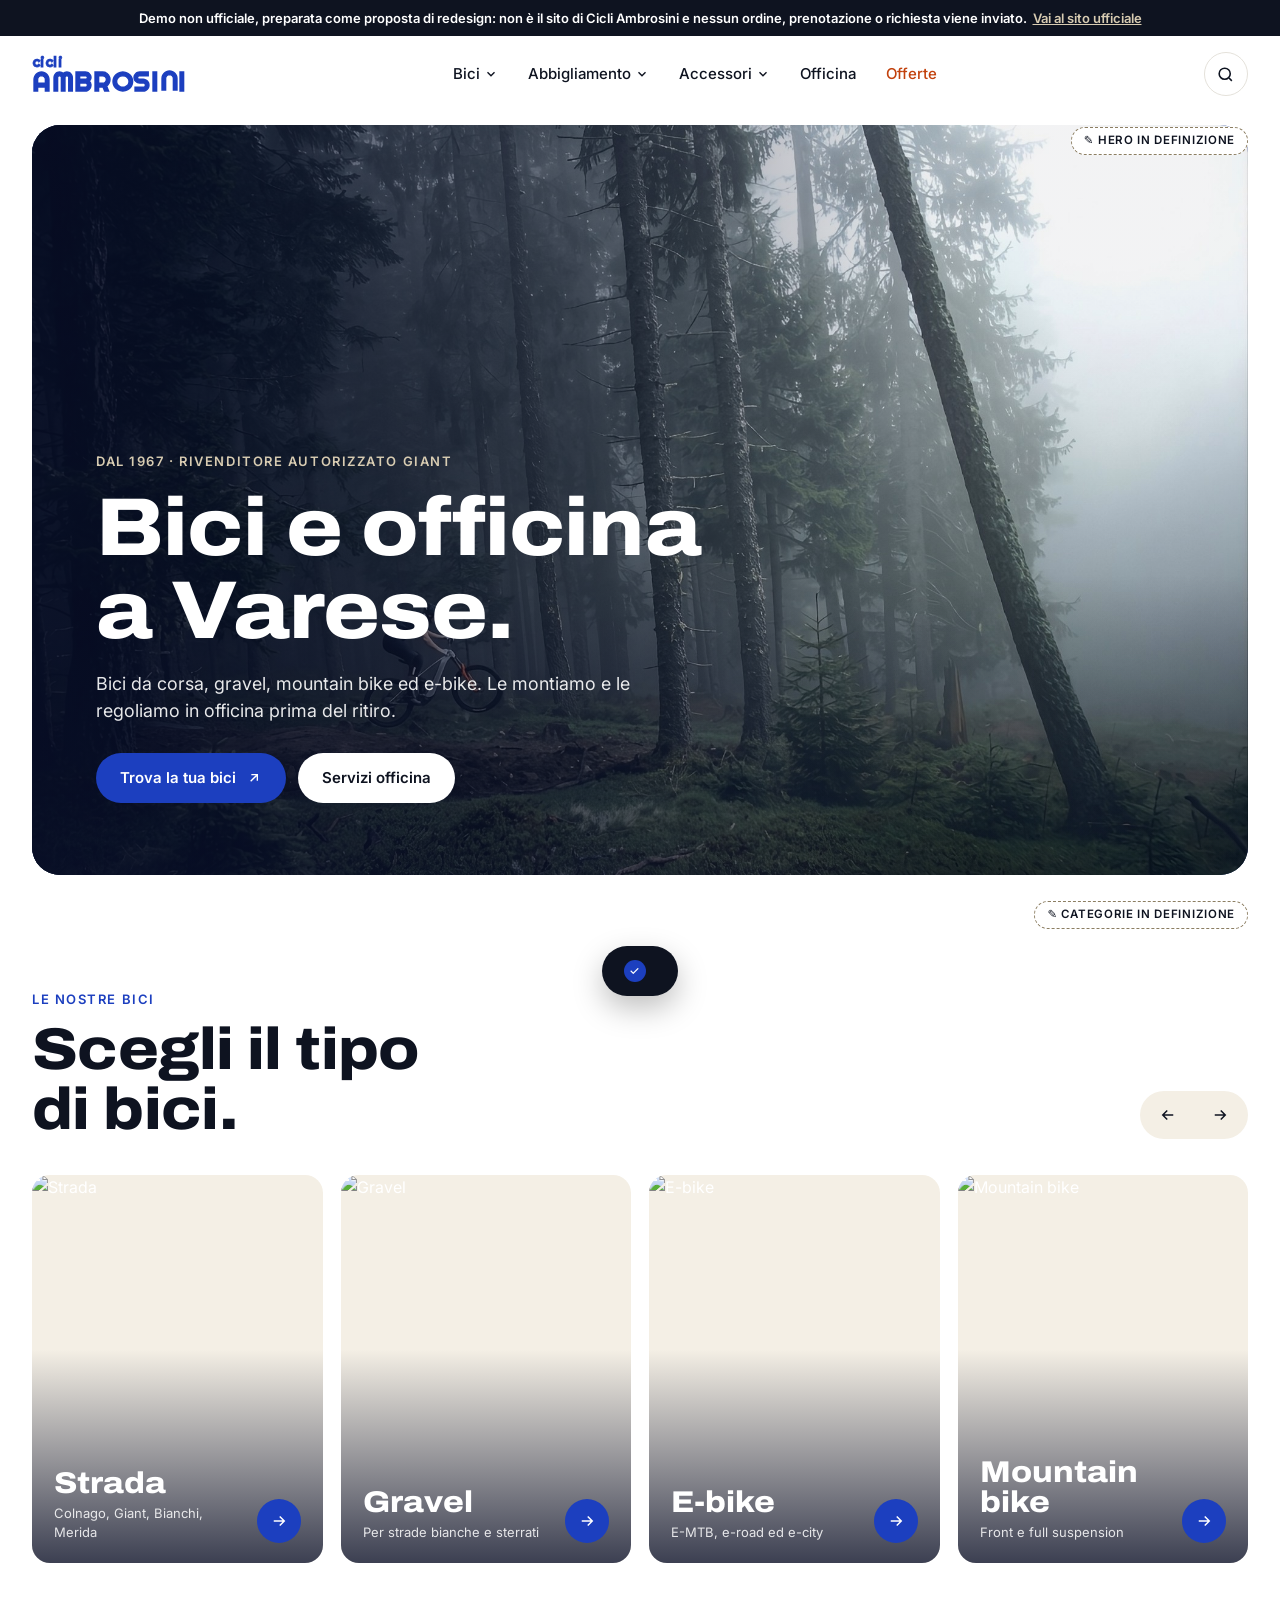
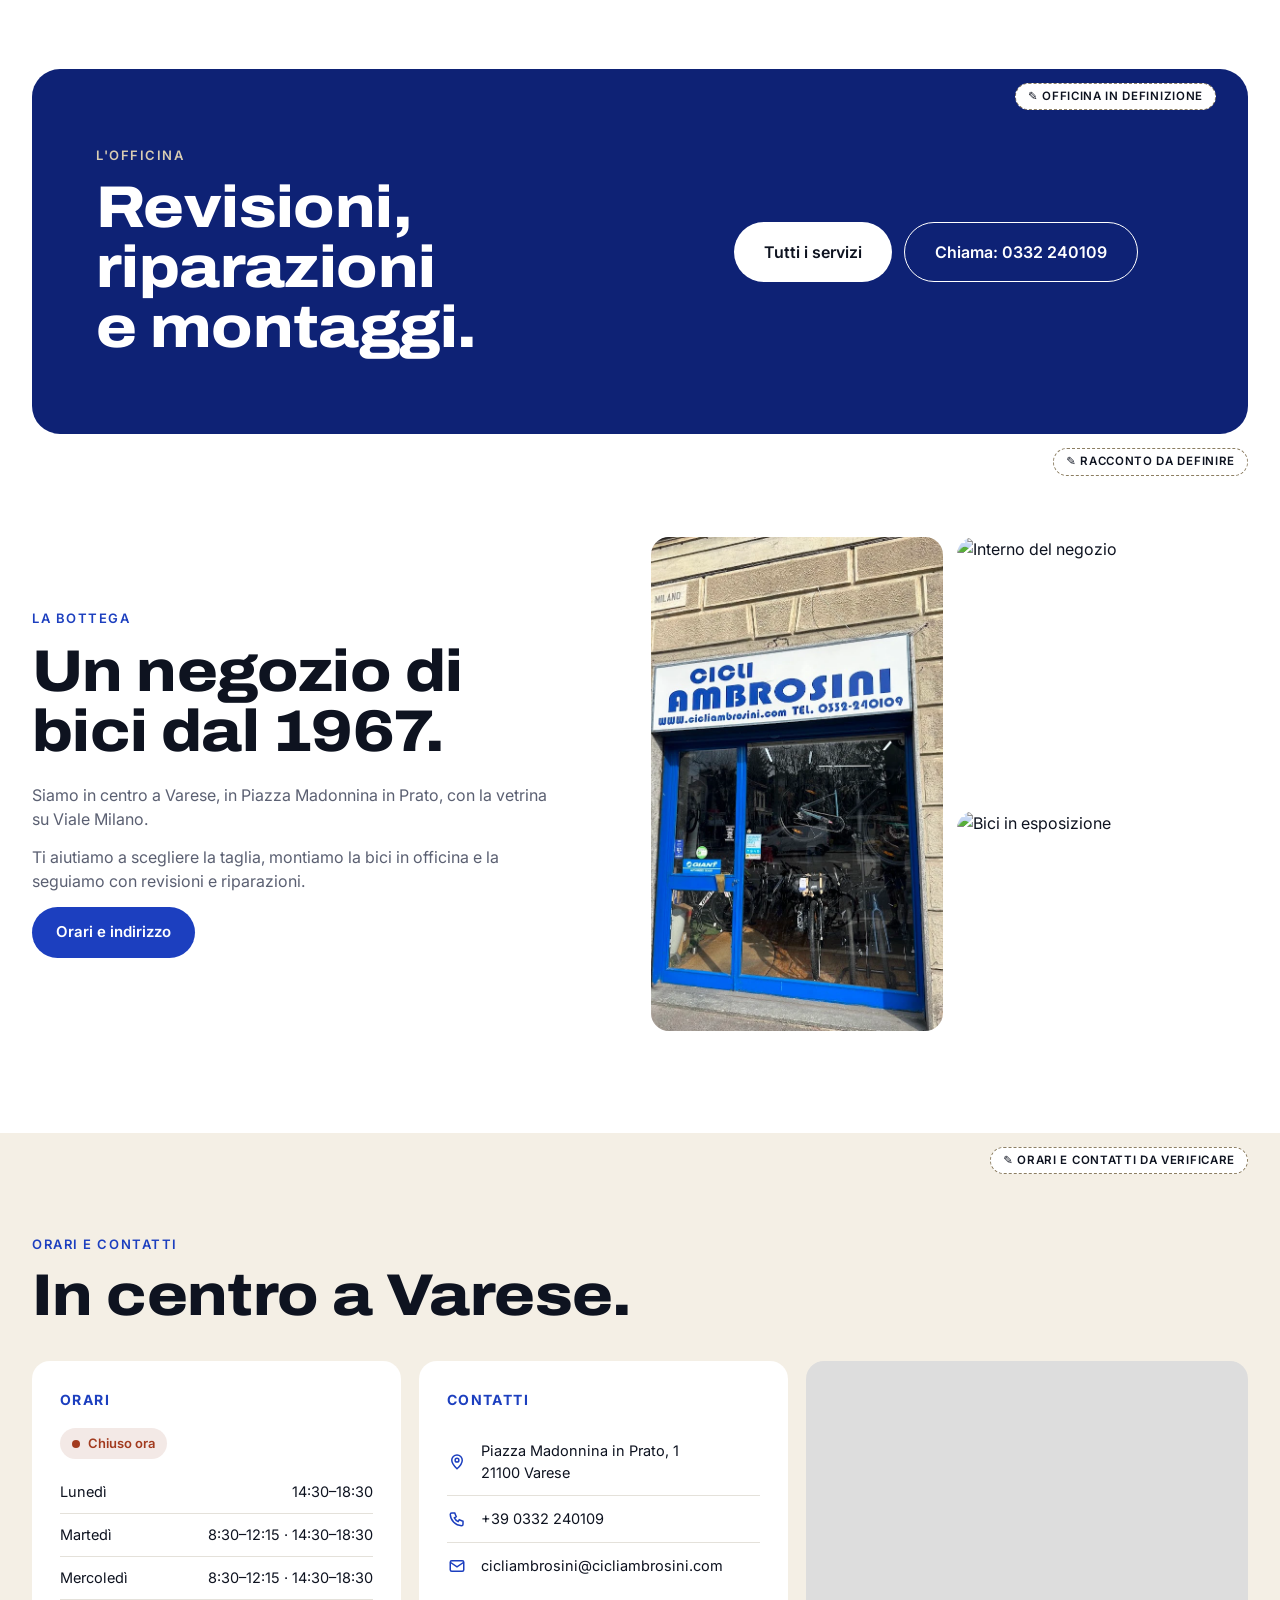
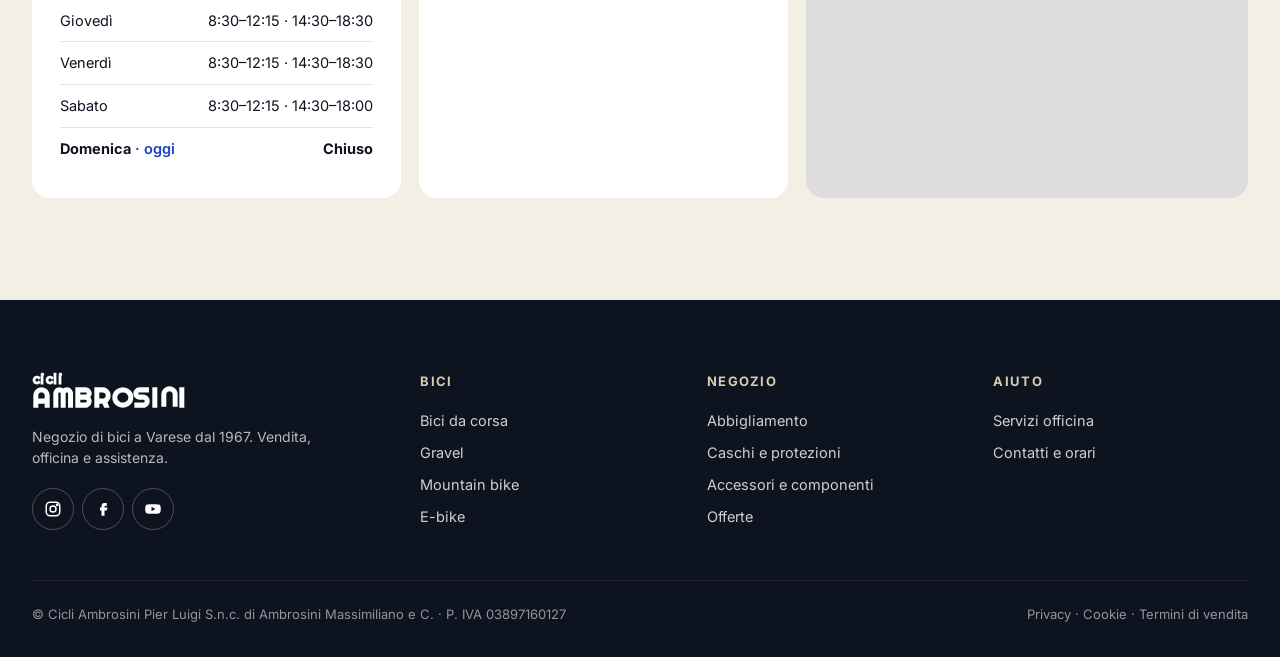
==== commit 6f9464ba: "Officina in home: tolto il testo, due pulsanti più grandi e centrati style.css?v=n7.  Co-Authored-By" ====
--- a/index.html
+++ b/index.html
@@ -12,22 +12,19 @@
 <link rel="preconnect" href="https://fonts.googleapis.com">
 <link rel="preconnect" href="https://fonts.gstatic.com" crossorigin>
 <link href="https://fonts.googleapis.com/css2?family=Archivo:wdth,wght@100..125,500..900&family=Inter:wght@400;500;600;700&family=Righteous&display=swap" rel="stylesheet">
-<link rel="stylesheet" href="style.css?v=n15">
+<link rel="stylesheet" href="style.css?v=n7">
 <style>.demo-banner{position:relative;z-index:1;background:#0E1320;color:#fff;font:600 13px/1.4 Inter,system-ui,sans-serif;text-align:center;padding:9px 16px}.demo-banner a{color:#D8CCB2;text-decoration:underline;margin-left:6px}@media print{.demo-banner{display:none}}</style>
+<link rel="stylesheet" href="bozza.css?v=1">
+<script src="bozza.js?v=1" defer></script>
 </head>
 <body>
 <div class="demo-banner" role="note">Demo non ufficiale, preparata come proposta di redesign: non è il sito di Cicli Ambrosini e nessun ordine, prenotazione o richiesta viene inviato.<a href="https://www.cicliambrosini.it" rel="nofollow">Vai al sito ufficiale</a></div>
 
-<div class="topbar"><div class="wrap">
-  <span>Ritiro gratuito in negozio a Varese</span>
-  <span>Officina per bici da strada, MTB ed e-bike</span>
-  <span>Paga in 3 rate senza interessi, da 100 €</span>
-</div></div>
 
 <header id="hdr">
   <div class="wrap head">
     <a href="index.html" class="logo" aria-label="Cicli Ambrosini, home"><small>CICLI</small><b>AMBROSI<span class="n">U</span>I</b></a>
-    <nav class="main" id="mainNav"><!-- nav:main --><div class="mm"><a class="mm-t" href="catalogo.html#/g/Bici" aria-haspopup="true">Bici<svg class="chev" viewBox="0 0 24 24" fill="none" stroke="currentColor" stroke-width="2.4"><path d="m6 9 6 6 6-6"/></svg></a><div class="mm-p"><div class="wrap mm-g"><div class="mm-c"><h5>Per disciplina</h5><a href="catalogo.html#/c/Strada">Strada<span>55</span></a><a href="catalogo.html#/c/Gravel">Gravel<span>11</span></a><a href="catalogo.html#/c/Mountain%20bike">Mountain bike<span>16</span></a><a href="catalogo.html#/c/Citt%C3%A0%20e%20trekking">Città e trekking<span>6</span></a></div><div class="mm-c"><h5>Elettriche</h5><a href="catalogo.html#/c/E-bike">E-bike<span>13</span></a></div><div class="mm-c"><h5>Per chi monta</h5><a href="catalogo.html#/c/Telai">Telai<span>11</span></a></div><div class="mm-c mm-x"><h5>Scorciatoie</h5><a href="catalogo.html#/g/Bici">Tutte le bici</a><a href="catalogo.html#/g/E-bike">Tutte le e-bike</a><a href="catalogo.html#/g/Bici?usato=1">Bici e telai usati</a><a href="catalogo.html#/aiutami">Aiutami a scegliere</a><a href="catalogo.html#/confronta">Confronta le bici</a></div></div></div></div><div class="mm"><a class="mm-t" href="catalogo.html#/g/Abbigliamento" aria-haspopup="true">Abbigliamento<svg class="chev" viewBox="0 0 24 24" fill="none" stroke="currentColor" stroke-width="2.4"><path d="m6 9 6 6 6-6"/></svg></a><div class="mm-p"><div class="wrap mm-g"><div class="mm-c"><h5>Vestirsi</h5><a href="catalogo.html#/c/Maglie%2C%20giacche%20e%20salopette">Maglie, giacche e salopette<span>32</span></a><a href="catalogo.html#/c/Guanti">Guanti<span>17</span></a><a href="catalogo.html#/c/Calze%2C%20cappellini%20e%20scaldacollo">Calze, cappellini e scaldacollo<span>13</span></a></div><div class="mm-c"><h5>Scarpe e protezione</h5><a href="catalogo.html#/c/Scarpe%20e%20copriscarpe">Scarpe e copriscarpe<span>25</span></a><a href="catalogo.html#/c/Caschi%20e%20protezioni">Caschi e protezioni<span>22</span></a><a href="catalogo.html#/c/Occhiali%20e%20maschere">Occhiali e maschere<span>13</span></a></div><div class="mm-c mm-x"><h5>Scorciatoie</h5><a href="catalogo.html#/g/Abbigliamento">Tutto l’abbigliamento</a><a href="catalogo.html#/g/Abbigliamento?brand=Santini">Collezione Santini</a><a href="catalogo.html#/g/Abbigliamento?brand=Liv">Linea donna Liv</a></div></div></div></div><div class="mm"><a class="mm-t" href="catalogo.html#/g/Accessori" aria-haspopup="true">Accessori<svg class="chev" viewBox="0 0 24 24" fill="none" stroke="currentColor" stroke-width="2.4"><path d="m6 9 6 6 6-6"/></svg></a><div class="mm-p"><div class="wrap mm-g"><div class="mm-c"><h5>Componenti</h5><a href="catalogo.html#/c/Ruote%20e%20copertoni">Ruote e copertoni<span>10</span></a><a href="catalogo.html#/c/Trasmissione%20e%20pedali">Trasmissione e pedali<span>27</span></a><a href="catalogo.html#/c/Manubri%2C%20selle%20e%20nastri">Manubri, selle e nastri<span>23</span></a><a href="catalogo.html#/c/Batterie%20e%20caricatori%20e-bike">Batterie e caricatori e-bike<span>10</span></a></div><div class="mm-c"><h5>Per la bici</h5><a href="catalogo.html#/c/Borse%20e%20portaborracce">Borse e portaborracce<span>25</span></a><a href="catalogo.html#/c/Elettronica%20e%20luci">Elettronica e luci<span>15</span></a></div><div class="mm-c"><h5>Manutenzione</h5><a href="catalogo.html#/c/Pompe%2C%20attrezzi%20e%20lucchetti">Pompe, attrezzi e lucchetti<span>7</span></a></div><div class="mm-c"><h5>Alimentazione</h5><a href="catalogo.html#/c/Integratori">Integratori<span>12</span></a></div><div class="mm-c mm-x"><h5>Scorciatoie</h5><a href="catalogo.html#/g/Accessori">Tutti gli accessori</a><a href="catalogo.html#/c/Batterie%20e%20caricatori%20e-bike">Ricambi e-bike</a><a href="catalogo.html#/officina">Servizi officina</a></div></div></div></div><a href="catalogo.html#/officina" class="nav-l">Officina</a><a href="catalogo.html#/offerte" class="nav-l nav-off">Offerte</a><!-- /nav:main --></nav>
+    <nav class="main" id="mainNav"><!-- nav:main --><div class="mm"><a class="mm-t" href="catalogo.html#/g/Bici" aria-haspopup="true">Bici<svg class="chev" viewBox="0 0 24 24" fill="none" stroke="currentColor" stroke-width="2.4"><path d="m6 9 6 6 6-6"/></svg></a><div class="mm-p"><div class="wrap mm-g"><div class="mm-c"><h5>Per disciplina</h5><a href="catalogo.html#/c/Strada">Strada<span>3</span></a><a href="catalogo.html#/c/Gravel">Gravel<span>3</span></a><a href="catalogo.html#/c/Mountain%20bike">Mountain bike<span>3</span></a></div><div class="mm-c"><h5>Elettriche</h5><a href="catalogo.html#/c/E-bike">E-bike<span>3</span></a></div><div class="mm-c mm-x"><h5>Scorciatoie</h5><a href="catalogo.html#/g/Bici">Tutte le bici</a><a href="catalogo.html#/g/E-bike">Tutte le e-bike</a></div></div></div></div><div class="mm"><a class="mm-t" href="catalogo.html#/g/Abbigliamento" aria-haspopup="true">Abbigliamento<svg class="chev" viewBox="0 0 24 24" fill="none" stroke="currentColor" stroke-width="2.4"><path d="m6 9 6 6 6-6"/></svg></a><div class="mm-p"><div class="wrap mm-g"><div class="mm-c"><h5>Vestirsi</h5><a href="catalogo.html#/c/Maglie%2C%20giacche%20e%20salopette">Maglie, giacche e salopette<span>3</span></a></div><div class="mm-c"><h5>Protezione</h5><a href="catalogo.html#/c/Caschi%20e%20protezioni">Caschi e protezioni<span>3</span></a></div><div class="mm-c mm-x"><h5>Scorciatoie</h5><a href="catalogo.html#/g/Abbigliamento">Tutto l’abbigliamento</a></div></div></div></div><div class="mm"><a class="mm-t" href="catalogo.html#/g/Accessori" aria-haspopup="true">Accessori<svg class="chev" viewBox="0 0 24 24" fill="none" stroke="currentColor" stroke-width="2.4"><path d="m6 9 6 6 6-6"/></svg></a><div class="mm-p"><div class="wrap mm-g"><div class="mm-c"><h5>Componenti</h5><a href="catalogo.html#/c/Trasmissione%20e%20pedali">Trasmissione e pedali<span>3</span></a></div><div class="mm-c"><h5>Per la bici</h5><a href="catalogo.html#/c/Borse%20e%20portaborracce">Borse e portaborracce<span>3</span></a></div><div class="mm-c mm-x"><h5>Scorciatoie</h5><a href="catalogo.html#/g/Accessori">Tutti gli accessori</a><a href="catalogo.html#/officina">Servizi officina</a></div></div></div></div><a href="catalogo.html#/officina" class="nav-l">Officina</a><a href="catalogo.html#/offerte" class="nav-l nav-off">Offerte</a><!-- /nav:main --></nav>
     <div class="icons">
       <a class="icon-btn hide-m" href="catalogo.html#/cerca" aria-label="Cerca"><svg viewBox="0 0 24 24" fill="none" stroke="currentColor" stroke-width="2"><circle cx="11" cy="11" r="7"/><path d="m20 20-3.5-3.5"/></svg></a>
       <a class="icon-btn" href="catalogo.html#/carrello" aria-label="Carrello"><svg viewBox="0 0 24 24" fill="none" stroke="currentColor" stroke-width="2"><path d="M5 8h14l-1.2 11.2a2 2 0 0 1-2 1.8H8.2a2 2 0 0 1-2-1.8z"/><path d="M9 8V6a3 3 0 0 1 6 0v2"/></svg><span class="badge" id="cartCount">0</span></a>
@@ -38,14 +35,14 @@
 
 <div class="drawer" id="drawer">
   <button class="close" id="closeMenu" aria-label="Chiudi"><svg width="18" height="18" viewBox="0 0 24 24" fill="none" stroke="currentColor" stroke-width="2"><path d="M6 6l12 12M18 6 6 18"/></svg></button>
-  <nav id="drawerNav"><!-- nav:drawer --><details><summary>Bici</summary><a href="catalogo.html#/c/Strada">Strada</a><a href="catalogo.html#/c/Gravel">Gravel</a><a href="catalogo.html#/c/Mountain%20bike">Mountain bike</a><a href="catalogo.html#/c/Citt%C3%A0%20e%20trekking">Città e trekking</a><a href="catalogo.html#/c/E-bike">E-bike</a><a href="catalogo.html#/c/Telai">Telai</a><a href="catalogo.html#/g/Bici" class="d-all">Tutto: bici →</a></details><details><summary>Abbigliamento</summary><a href="catalogo.html#/c/Maglie%2C%20giacche%20e%20salopette">Maglie, giacche e salopette</a><a href="catalogo.html#/c/Guanti">Guanti</a><a href="catalogo.html#/c/Calze%2C%20cappellini%20e%20scaldacollo">Calze, cappellini e scaldacollo</a><a href="catalogo.html#/c/Scarpe%20e%20copriscarpe">Scarpe e copriscarpe</a><a href="catalogo.html#/c/Caschi%20e%20protezioni">Caschi e protezioni</a><a href="catalogo.html#/c/Occhiali%20e%20maschere">Occhiali e maschere</a><a href="catalogo.html#/g/Abbigliamento" class="d-all">Tutto: abbigliamento →</a></details><details><summary>Accessori</summary><a href="catalogo.html#/c/Ruote%20e%20copertoni">Ruote e copertoni</a><a href="catalogo.html#/c/Trasmissione%20e%20pedali">Trasmissione e pedali</a><a href="catalogo.html#/c/Manubri%2C%20selle%20e%20nastri">Manubri, selle e nastri</a><a href="catalogo.html#/c/Batterie%20e%20caricatori%20e-bike">Batterie e caricatori e-bike</a><a href="catalogo.html#/c/Borse%20e%20portaborracce">Borse e portaborracce</a><a href="catalogo.html#/c/Elettronica%20e%20luci">Elettronica e luci</a><a href="catalogo.html#/c/Pompe%2C%20attrezzi%20e%20lucchetti">Pompe, attrezzi e lucchetti</a><a href="catalogo.html#/c/Integratori">Integratori</a><a href="catalogo.html#/g/Accessori" class="d-all">Tutto: accessori →</a></details><a href="catalogo.html#/officina">Officina</a><a href="catalogo.html#/offerte" class="nav-off">Offerte</a><a href="catalogo.html#/aiutami" class="d-small">Aiutami a scegliere</a><a href="catalogo.html#/carrello" class="d-small">Carrello</a><!-- /nav:drawer --></nav>
+  <nav id="drawerNav"><!-- nav:drawer --><details><summary>Bici</summary><a href="catalogo.html#/c/Strada">Strada</a><a href="catalogo.html#/c/Gravel">Gravel</a><a href="catalogo.html#/c/Mountain%20bike">Mountain bike</a><a href="catalogo.html#/c/E-bike">E-bike</a><a href="catalogo.html#/g/Bici" class="d-all">Tutto: bici →</a></details><details><summary>Abbigliamento</summary><a href="catalogo.html#/c/Maglie%2C%20giacche%20e%20salopette">Maglie, giacche e salopette</a><a href="catalogo.html#/c/Caschi%20e%20protezioni">Caschi e protezioni</a><a href="catalogo.html#/g/Abbigliamento" class="d-all">Tutto: abbigliamento →</a></details><details><summary>Accessori</summary><a href="catalogo.html#/c/Trasmissione%20e%20pedali">Trasmissione e pedali</a><a href="catalogo.html#/c/Borse%20e%20portaborracce">Borse e portaborracce</a><a href="catalogo.html#/g/Accessori" class="d-all">Tutto: accessori →</a></details><a href="catalogo.html#/officina">Officina</a><a href="catalogo.html#/offerte" class="nav-off">Offerte</a><!-- /nav:drawer --></nav>
   <div class="foot">Piazza Madonnina in Prato, 1 · Varese<br>+39 0332 240109</div>
 </div>
 
 <!-- Hero statico: foto, titolo e pulsanti -->
-<section class="sh" id="sh" aria-labelledby="sh-title">
+<section class="sh" id="sh" data-draft="Hero in definizione" aria-labelledby="sh-title">
   <div class="sh-stage" id="shStage">
-    <img class="sh-photo" src="hero.jpg" width="2000" height="1250" fetchpriority="high" alt="Ciclista in mountain bike in volo su un sentiero, in un bosco avvolto dalla nebbia">
+    <img class="sh-photo" src="hero.jpg" width="1436" height="1112" fetchpriority="high" alt="Bici da corsa Giant davanti al negozio Cicli Ambrosini a Varese">
     <div class="sh-veil" aria-hidden="true"></div>
 
     <div class="hero-copy sh-final" id="shFinal">
@@ -60,10 +57,11 @@
   </div>
 </section>
 
+
 <!-- CATEGORIE -->
-<section id="bici">
+<section id="bici" data-draft="Categorie in definizione">
   <div class="wrap">
-    <div class="sec-head">
+    <div class="sec-head reveal">
       <div><div class="eyebrow">Le nostre bici</div><h2 class="display">Scegli il tipo<br>di bici.</h2></div>
       <div style="display:flex;flex-direction:column;gap:18px;align-items:flex-end">
         <div class="arrows" data-rail="cats"><button aria-label="Indietro" data-dir="-1"><svg viewBox="0 0 24 24" fill="none" stroke="currentColor" stroke-width="2"><path d="M19 12H5M11 6l-6 6 6 6"/></svg></button><button aria-label="Avanti" data-dir="1"><svg viewBox="0 0 24 24" fill="none" stroke="currentColor" stroke-width="2"><path d="M5 12h14M13 6l6 6-6 6"/></svg></button></div>
@@ -74,7 +72,7 @@
 </section>
 
 <!-- OFFICINA -->
-<div class="band plain" id="officina">
+<div class="band plain" id="officina" data-draft="Officina in definizione">
   <div class="in">
     <div>
       <div class="eyebrow">L'officina</div>
@@ -86,20 +84,18 @@
   </div>
 </div>
 
-<!-- MARCHI -->
-<div class="brands" aria-label="Marchi trattati"><div class="marquee" id="marquee"></div></div>
 
 <!-- BOTTEGA -->
-<section id="bottega">
+<section id="bottega" data-draft="Racconto da definire">
   <div class="wrap story">
-    <div>
+    <div class="reveal">
       <div class="eyebrow">La bottega</div>
       <h2 class="display">Un negozio di bici dal 1967.</h2>
       <p>Siamo in centro a Varese, in Piazza Madonnina in Prato, con la vetrina su Viale Milano.</p>
-      <p>Ti aiutiamo a scegliere la taglia, montiamo la bici in officina e la seguiamo con revisioni e riparazioni, anche se l'hai comprata online.</p>
+      <p>Ti aiutiamo a scegliere la taglia, montiamo la bici in officina e la seguiamo con revisioni e riparazioni.</p>
       <a href="#visita" class="btn btn-blue">Orari e indirizzo</a>
     </div>
-    <div class="collage">
+    <div class="collage reveal">
       <img src="vetrina.webp" alt="La vetrina di Cicli Ambrosini in Viale Milano, Varese">
       <img data-wix="e32304525849402b995552dd385c3e9f~mv2.jpg" data-w="700" data-h="520" alt="Interno del negozio">
       <img data-wix="e9b5b0ed0348415682b839036f51b873~mv2.jpg" data-w="700" data-h="440" alt="Bici in esposizione">
@@ -108,9 +104,9 @@
 </section>
 
 <!-- VIENI A TROVARCI -->
-<section class="visit" id="visita">
+<section class="visit" id="visita" data-draft="Orari e contatti da verificare">
   <div class="wrap">
-    <div class="sec-head">
+    <div class="sec-head reveal">
       <div><div class="eyebrow">Orari e contatti</div><h2 class="display">In centro a Varese.</h2></div>
     </div>
     <div class="visit-grid">
@@ -124,7 +120,6 @@
         <a href="https://www.google.com/maps/search/?api=1&query=Piazza+Madonnina+in+Prato+1+Varese" target="_blank" rel="noopener"><i><svg viewBox="0 0 24 24" fill="none" stroke="currentColor" stroke-width="2"><path d="M12 21s-7-6.2-7-11.5a7 7 0 0 1 14 0C19 14.8 12 21 12 21z"/><circle cx="12" cy="9.5" r="2.5"/></svg></i>Piazza Madonnina in Prato, 1<br>21100 Varese</a>
         <a href="tel:+390332240109"><i><svg viewBox="0 0 24 24" fill="none" stroke="currentColor" stroke-width="2"><path d="M5 4h4l2 5-2.5 1.5a11 11 0 0 0 5 5L15 13l5 2v4a2 2 0 0 1-2 2A16 16 0 0 1 3 6a2 2 0 0 1 2-2"/></svg></i>+39 0332 240109</a>
         <a href="mailto:cicliambrosini@cicliambrosini.com"><i><svg viewBox="0 0 24 24" fill="none" stroke="currentColor" stroke-width="2"><rect x="3" y="5" width="18" height="14" rx="2"/><path d="m3 7 9 6 9-6"/></svg></i>cicliambrosini@cicliambrosini.com</a>
-        <a href="https://maps.google.com/?cid=14169359840540097843" target="_blank" rel="noopener"><i><svg viewBox="0 0 24 24" fill="none" stroke="currentColor" stroke-width="2"><path d="m12 3.5 2.6 5.3 5.9.9-4.3 4.1 1 5.8L12 16.9l-5.2 2.7 1-5.8-4.3-4.1 5.9-.9z"/></svg></i><span>93 recensioni su Google Maps<small>Non verificate da noi · dato di settembre 2026</small></span></a>
       </div>
       <div class="map"><iframe loading="lazy" title="Mappa" src="https://www.google.com/maps?q=Piazza+Madonnina+in+Prato+1,+Varese&output=embed"></iframe></div>
     </div>
@@ -133,10 +128,6 @@
 
 <footer>
   <div class="wrap">
-    <div class="news">
-      <h2 class="display">Novità e offerte, una mail al mese.</h2>
-      <form onsubmit="event.preventDefault();const i=this.querySelector('input');if(!/^[^@\s]+@[^@\s]+\.[^@\s]+$/.test(i.value)){toast('Inserisci un’email valida');i.focus();return}toast('Iscrizione simulata: nessun dato è stato inviato');this.reset()"><input type="email" required placeholder="La tua email" aria-label="Email"><button class="btn btn-blue">Iscriviti</button></form>
-    </div>
     <div class="foot-grid">
       <div>
         <div class="logo" role="img" aria-label="Cicli Ambrosini"><small>CICLI</small><b>AMBROSI<span class="n">U</span>I</b></div>
@@ -147,15 +138,16 @@
           <a href="https://www.youtube.com/@cicliambrosini4947" target="_blank" rel="noopener" aria-label="YouTube"><svg viewBox="0 0 24 24" fill="currentColor"><path d="M22 8.2a3 3 0 0 0-2.1-2.1C18 5.6 12 5.6 12 5.6s-6 0-7.9.5A3 3 0 0 0 2 8.2 31 31 0 0 0 1.6 12 31 31 0 0 0 2 15.8a3 3 0 0 0 2.1 2.1c1.9.5 7.9.5 7.9.5s6 0 7.9-.5a3 3 0 0 0 2.1-2.1 31 31 0 0 0 .4-3.8 31 31 0 0 0-.4-3.8zM10 15V9l5.2 3z"/></svg></a>
         </div>
       </div>
-      <div><h4>Bici</h4><a href="catalogo.html#/c/Strada">Bici da corsa</a><a href="catalogo.html#/c/Gravel">Gravel</a><a href="catalogo.html#/c/Mountain%20bike">Mountain bike</a><a href="catalogo.html#/g/E-bike">E-bike</a><a href="catalogo.html#/c/Citt%C3%A0%20e%20trekking">Città e trekking</a><a href="catalogo.html#/aiutami">Aiutami a scegliere</a></div>
-      <div><h4>Negozio</h4><a href="catalogo.html#/g/Abbigliamento">Abbigliamento</a><a href="catalogo.html#/c/Caschi%20e%20protezioni">Caschi e protezioni</a><a href="catalogo.html#/g/Accessori">Accessori e componenti</a><a href="catalogo.html#/offerte">Offerte</a><a href="catalogo.html">Catalogo completo</a></div>
-      <div><h4>Aiuto</h4><a href="catalogo.html#/info/spedizioni">Spedizioni e resi</a><a href="catalogo.html#/info/pagamenti">Pagamento a rate</a><a href="catalogo.html#/officina">Servizi officina</a><a href="catalogo.html#/info/contatti">Contatti e orari</a></div>
+      <div><h4>Bici</h4><a href="catalogo.html#/c/Strada">Bici da corsa</a><a href="catalogo.html#/c/Gravel">Gravel</a><a href="catalogo.html#/c/Mountain%20bike">Mountain bike</a><a href="catalogo.html#/g/E-bike">E-bike</a></div>
+      <div><h4>Negozio</h4><a href="catalogo.html#/g/Abbigliamento">Abbigliamento</a><a href="catalogo.html#/c/Caschi%20e%20protezioni">Caschi e protezioni</a><a href="catalogo.html#/g/Accessori">Accessori e componenti</a><a href="catalogo.html#/offerte">Offerte</a></div>
+      <div><h4>Aiuto</h4><a href="catalogo.html#/officina">Servizi officina</a><a href="catalogo.html#/info/contatti">Contatti e orari</a></div>
     </div>
-    <div class="legal"><span>© Cicli Ambrosini Pier Luigi S.n.c. di Ambrosini Massimiliano e C. · P. IVA 03897160127</span><span><a href="catalogo.html#/info/privacy">Privacy</a> · <a href="catalogo.html#/info/cookie">Cookie</a> · <a href="catalogo.html#/info/termini">Termini di vendita</a> · <a href="proposta.html">Proposta</a></span></div>
+    <div class="legal"><span>© Cicli Ambrosini Pier Luigi S.n.c. di Ambrosini Massimiliano e C. · P. IVA 03897160127</span><span><a href="catalogo.html#/info/privacy">Privacy</a> · <a href="catalogo.html#/info/cookie">Cookie</a> · <a href="catalogo.html#/info/termini">Termini di vendita</a></span></div>
   </div>
 </footer>
 
 <div class="toast" id="toast"><i>✓</i><span></span></div>
+
 
 <script>
 const WIX='https://static.wixstatic.com/media/6420e3_';
@@ -164,21 +156,14 @@
 
 /* Categorie */
 const cats=[
-  ['Strada','Colnago, Giant, Bianchi, Merida','img/categorie/strada.webp',''],
-  ['Gravel','Per strade bianche e sterrati','img/categorie/gravel.webp',''],
-  ['E-bike','E-MTB, e-road ed e-city','img/categorie/e-bike.jpg',''],
-  ['Mountain bike','Front e full suspension','img/categorie/mountain-bike.jpg',''],
-  ['Telai','Per chi monta la bici su misura','img/categorie/telai.jpg',''],
-  ['Città e trekking','Per la città e i viaggi, anche elettriche','e3195d8898d047bc9a194d3296ad09b4~mv2.jpg',''],
+  ['Strada','Colnago, Giant, Bianchi, Merida','916e71461370427f9e7a1208591a01d8~mv2.png',''],
+  ['Gravel','Per strade bianche e sterrati','0b7d4796ee46482a8b830da7624362fe~mv2.png',''],
+  ['E-bike','E-MTB, e-road ed e-city','03a2f64231564dc1b0d9009b364c54e0~mv2.jpg',''],
+  ['Mountain bike','Front e full suspension','c1313e0dba044cb898ec38fa5e27a086~mv2.png',''],
 ];
 const arrow='<svg viewBox="0 0 24 24" fill="none" stroke="currentColor" stroke-width="2"><path d="M5 12h14M13 6l6 6-6 6"/></svg>';
 const CATLINK={'Strada':'#/c/Strada','Gravel':'#/c/Gravel','E-bike':'#/g/E-bike','Mountain bike':'#/c/Mountain%20bike','Telai':'#/c/Telai','Città e trekking':'#/c/Citt%C3%A0%20e%20trekking'};
-document.getElementById('cats').innerHTML=cats.map(([t,s,img,chip])=>`<a href="catalogo.html${CATLINK[t]||'#/g/Bici'}" class="cat"><img src="${/^img\//.test(img)?img:wix(img,900,900,'fit')}" alt="${t}" loading="lazy">${chip?`<span class="chip">${chip}</span>`:''}<div class="txt"><div><h3>${t}</h3><small>${s}</small></div><span class="go">${arrow}</span></div></a>`).join('');
-
-/* Frecce delle categorie: la fila si sposta solo da qui; si disattivano a inizio e fine */
-(()=>{const r=document.getElementById('cats'),bs=document.querySelectorAll('.arrows[data-rail="cats"] button');if(!r||bs.length<2)return;
-  const upd=()=>{bs[0].disabled=r.scrollLeft<=2;bs[1].disabled=r.scrollLeft>=r.scrollWidth-r.clientWidth-2};
-  r.addEventListener('scroll',upd,{passive:true});addEventListener('resize',upd);upd()})();
+document.getElementById('cats').innerHTML=cats.map(([t,s,img,chip])=>`<a href="catalogo.html${CATLINK[t]||'#/g/Bici'}" class="cat"><img src="${wix(img,600,800)}" alt="${t}" loading="lazy">${chip?`<span class="chip">${chip}</span>`:''}<div class="txt"><div><h3>${t}</h3><small>${s}</small></div><span class="go">${arrow}</span></div></a>`).join('');
 
 /* Carrello condiviso con il catalogo (salvato nel browser) */
 const MEM={};const LS={get(k,d){try{const v=localStorage.getItem(k);return v?JSON.parse(v):(MEM[k]??d)}catch(e){return MEM[k]??d}},set(k,v){MEM[k]=v;try{localStorage.setItem(k,JSON.stringify(v))}catch(e){}}};
@@ -192,30 +177,6 @@
 let tt;function toast(m,link,label){const t=document.getElementById('toast');t.querySelector('span').innerHTML=m+(link?` <a href="${link}" style="color:var(--stone);font-weight:700;text-decoration:underline;margin-left:6px">${label}</a>`:'');t.classList.add('on');clearTimeout(tt);tt=setTimeout(()=>t.classList.remove('on'),3200)}
 
 /* Marchi: solo quelli presenti nel catalogo, ognuno porta ai suoi prodotti */
-const brands=['Colnago','Giant','Liv','Bianchi','Merida','Santini','Shimano','Sidi','Mavic','Lazer','MET','Vittoria','Elite','Selle Italia',"O'Neal",'Crono'];
-document.getElementById('marquee').innerHTML=[...brands,...brands].map((b,i)=>`<a href="catalogo.html#/?brand=${encodeURIComponent(b)}" ${i>=brands.length?'aria-hidden="true" tabindex="-1"':''}><span>${b}</span></a>`).join('');
-
-/* Scorrimento dei marchi: va da solo; col mouse sopra rallenta fino a fermarsi senza scatti;
-   si può trascinare col mouse o scorrere col trackpad e col dito, in entrambe le direzioni, all'infinito */
-(()=>{const bx=document.querySelector('.brands'),mq=document.getElementById('marquee'),n=brands.length,still=matchMedia('(prefers-reduced-motion: reduce)');
-  let pos=0,v=0,hold=false,drag=null,moved=0,seen=true,touchT;
-  const period=()=>mq.children[n].offsetLeft-mq.children[0].offsetLeft;
-  const wrap=()=>{const P=period();if(P>0){while(pos>=P)pos-=P;while(pos<0)pos+=P}};
-  bx.addEventListener('pointerenter',e=>{if(e.pointerType==='mouse')hold=true});
-  bx.addEventListener('pointerleave',e=>{if(e.pointerType==='mouse'){hold=false;drag=null;bx.classList.remove('drag')}});
-  bx.addEventListener('pointerdown',e=>{if(e.pointerType!=='mouse'||e.button!==0)return;drag={x:e.clientX,p:pos};moved=0;bx.classList.add('drag')});
-  addEventListener('pointermove',e=>{if(!drag)return;const dx=e.clientX-drag.x;moved=Math.max(moved,Math.abs(dx));pos=drag.p-dx;wrap();bx.scrollLeft=pos});
-  addEventListener('pointerup',()=>{drag=null;bx.classList.remove('drag')});
-  bx.addEventListener('click',e=>{if(moved>6){e.preventDefault();moved=0}},true);
-  bx.addEventListener('touchstart',()=>{hold=true;clearTimeout(touchT)},{passive:true});
-  bx.addEventListener('touchend',()=>{touchT=setTimeout(()=>hold=false,1500)},{passive:true});
-  bx.addEventListener('focusin',()=>hold=true);bx.addEventListener('focusout',()=>hold=false);
-  bx.addEventListener('scroll',()=>{if(Math.abs(bx.scrollLeft-pos)>1.5){pos=bx.scrollLeft;const b=pos;wrap();if(pos!==b)bx.scrollLeft=pos}},{passive:true});
-  const tick=dt=>{const r=bx.getBoundingClientRect();seen=r.bottom>0&&r.top<innerHeight;if(!seen)return;const target=(hold||drag||still.matches)?0:60;v+=(target-v)*Math.min(1,dt*4);if(Math.abs(v)>.5){pos+=v*dt;wrap();bx.scrollLeft=pos}};
-  let last=performance.now();
-  (function loop(now){if(now){tick(Math.min(.05,(now-last)/1000));last=now}requestAnimationFrame(loop)})();
-})();
-
 /* Orari con stato aperto/chiuso */
 const H=[['Domenica',[]],['Lunedì',[['14:30','18:30']]],['Martedì',[['8:30','12:15'],['14:30','18:30']]],['Mercoledì',[['8:30','12:15'],['14:30','18:30']]],['Giovedì',[['8:30','12:15'],['14:30','18:30']]],['Venerdì',[['8:30','12:15'],['14:30','18:30']]],['Sabato',[['8:30','12:15'],['14:30','18:00']]]];
 const now=new Date(),d=now.getDay(),mins=now.getHours()*60+now.getMinutes(),toM=s=>{const[h,m]=s.split(':');return +h*60+ +m};
@@ -224,11 +185,13 @@
 const open=H[d][1].some(([a,b])=>mins>=toM(a)&&mins<toM(b));const st=document.getElementById('status');
 if(!open){st.textContent='Chiuso ora';st.classList.add('closed')}
 
-/* Header e menu */
+/* Header, menu, animazioni */
 const hdr=document.getElementById('hdr');addEventListener('scroll',()=>hdr.classList.toggle('scrolled',scrollY>10),{passive:true});
 /* Menu a tendina (lo scrive lavoro/pipeline/build_nav.py) */
 document.getElementById('mainNav').addEventListener('click',e=>{const m=e.target.closest('.mm');if(m&&e.target.closest('a')){m.classList.add('shut');document.activeElement&&document.activeElement.blur()}});document.querySelectorAll('#mainNav .mm').forEach(m=>m.addEventListener('mouseleave',()=>m.classList.remove('shut')));
 const dr=document.getElementById('drawer');document.getElementById('openMenu').onclick=()=>dr.classList.add('open');document.getElementById('closeMenu').onclick=()=>dr.classList.remove('open');dr.querySelectorAll('nav a').forEach(a=>a.onclick=()=>dr.classList.remove('open'));
+const io=new IntersectionObserver(es=>es.forEach(e=>{if(e.isIntersecting){e.target.classList.add('shown');io.unobserve(e.target)}}),{threshold:.12});
+document.querySelectorAll('.reveal').forEach(el=>io.observe(el));
 
 </script>
 </body>
--- a/style.css
+++ b/style.css
@@ -116,20 +116,15 @@
   @media(max-width:760px){.sec-head .arrows{display:none}}
   .arrows button{width:46px;height:38px;border-radius:999px;display:grid;place-items:center;transition:background .2s}
   .arrows button:hover{background:#fff}
-  .arrows button:disabled{opacity:.35;cursor:default}
-  .arrows button:disabled:hover{background:none}
   .arrows svg{width:18px;height:18px}
 
   /* Categorie */
   .cats{grid-auto-columns:calc((100% - 3*18px)/4)}
-  /* Categorie: la fila non si scorre con trascinamento, trackpad o dito; si sposta solo con le frecce */
-  .rail.cats{overflow:hidden}
   @media(max-width:1000px){.cats{grid-auto-columns:calc((100% - 18px)/2.3)}}
   @media(max-width:560px){.cats{grid-auto-columns:78%}}
   .cat{position:relative;aspect-ratio:3/4;border-radius:var(--radius);overflow:hidden;background:var(--stone-light);color:#fff;isolation:isolate}
-  .cat img{position:absolute;inset:0;width:100%;height:100%;object-fit:cover;z-index:-2;transition:transform .9s cubic-bezier(.2,.7,.2,1)}
-  /* Zoom in al passaggio del mouse (o al focus da tastiera); i bordi della foto restano sempre coperti. Solo con mouse. */
-  @media(hover:hover){.cat:hover img,.cat:focus-visible img{transform:scale(1.08)}}
+  .cat img{position:absolute;inset:0;width:100%;height:100%;object-fit:cover;z-index:-2;transition:transform .6s}
+  .cat:hover img{transform:scale(1.05)}
   .cat::after{content:"";position:absolute;inset:0;z-index:-1;background:linear-gradient(0deg,rgba(8,14,40,.78),rgba(8,14,40,0) 55%)}
   .cat .chip{position:absolute;top:16px;left:16px;background:#fff;color:var(--ink);font-size:12px;font-weight:600;padding:6px 12px;border-radius:999px}
   .cat .txt{position:absolute;left:22px;right:22px;bottom:20px;display:flex;justify-content:space-between;align-items:flex-end;gap:12px}
@@ -211,7 +206,7 @@
 
   /* Marchi */
   /* Fila dei marchi: scorre via JS (index.html); si può trascinare o scorrere a mano */
-  .brands{overflow-x:auto;overflow-y:hidden;scrollbar-width:none;padding:clamp(40px,5vw,64px) 0;cursor:grab;-webkit-user-select:none;user-select:none}
+  .brands{border-top:1px solid var(--line);border-bottom:1px solid var(--line);overflow-x:auto;overflow-y:hidden;scrollbar-width:none;padding:30px 0;cursor:grab;-webkit-user-select:none;user-select:none}
   .brands::-webkit-scrollbar{display:none}
   .brands.drag{cursor:grabbing}
   .marquee{display:flex;gap:64px;width:max-content}
@@ -223,7 +218,6 @@
   /* Bottega */
   .story{display:grid;grid-template-columns:1fr 1.1fr;gap:clamp(32px,6vw,90px);align-items:center}
   .story h2{font-size:clamp(34px,4.6vw,60px);margin:12px 0 22px}
-  #bottega{padding-top:clamp(40px,5vw,72px)}
   .story p{color:var(--muted);margin-bottom:14px;max-width:520px}
   .stats{display:flex;gap:36px;margin:30px 0 32px;flex-wrap:wrap}
   .stats b{display:block;font-family:Archivo;font-stretch:112%;font-weight:800;font-size:44px;color:var(--blue);line-height:1}
@@ -291,8 +285,8 @@
 /* Hero a scorrimento (home): la bici prende forma e parte.
    Stato base = foto + titolo; la classe .anim (aggiunta dal JS) attiva la scena. */
 .sh{padding:12px var(--gutter)}
-.sh-stage{--road:17%;position:relative;max-width:calc(var(--maxw) + 2*var(--gutter));margin:0 auto;height:calc(100svh - 190px);min-height:540px;max-height:880px;border-radius:var(--radius-lg);overflow:hidden;color:#fff;background:radial-gradient(120% 90% at 68% 42%,#2447C8 0%,var(--blue-deep) 72%);isolation:isolate}
-.sh-photo{position:absolute;inset:0;width:100%;height:100%;object-fit:cover;object-position:50% 70%;z-index:2}
+.sh-stage{--road:17%;position:relative;max-width:calc(var(--maxw) + 2*var(--gutter));margin:0 auto;height:calc(100svh - 150px);min-height:540px;max-height:880px;border-radius:var(--radius-lg);overflow:hidden;color:#fff;background:radial-gradient(120% 90% at 68% 42%,#2447C8 0%,var(--blue-deep) 72%);isolation:isolate}
+.sh-photo{position:absolute;inset:0;width:100%;height:100%;object-fit:cover;object-position:50% 0%;z-index:2}
 .sh-veil{position:absolute;inset:0;z-index:3;pointer-events:none;background:linear-gradient(90deg,rgba(8,14,40,.82) 0%,rgba(8,14,40,.45) 45%,rgba(8,14,40,.05) 75%),linear-gradient(0deg,rgba(8,14,40,.55),transparent 40%)}
 .sh .hero-copy,.sh .hero-tag{z-index:6}
 .sh-grid,.sh-hills,.sh-road,.sh-bike,.sh-intro,.sh-steps{display:none}
@@ -381,12 +375,3 @@
 .drawer nav a.d-small{font-size:18px;font-family:Inter;font-weight:600;border:0;padding:6px 0}
 .drawer nav a.nav-off{color:#FFB38A}
 
-/* Hero statico con foto nel bosco: su computer il testo sta in alto a sinistra per lasciare libero il ciclista in basso;
-   su telefono il testo sta in alto e la foto resta visibile sotto. */
-.sh .hero-tag{background:rgba(8,14,40,.5);border-color:rgba(255,255,255,.3)}
-@media(min-width:900px){.sh .hero-copy{top:clamp(28px,7vh,72px);bottom:auto}}
-@media(max-width:899px){
-  .sh-photo{object-position:28% 60%}
-  .sh-stage{align-items:flex-start;min-height:min(135vw,560px)}
-  .sh .hero-copy{padding:30px 24px 0}
-}
--- a/bozza.css
+++ b/bozza.css
@@ -0,0 +1,17 @@
+/* Aspetto da bozza (solo branch demo): niente funzioni d'acquisto, sezioni segnate "in definizione". */
+.topbar,.usp,
+a[href$="#/carrello"],a[href$="#/preferiti"],.badge,
+.heart,.cmpchk,.cmpbar,.mbar,#favBtn,#buyBtn,.installments,
+.rate,.field:has(.delivery),[data-t="p-ship"],#p-ship{display:none!important}
+.reveal{opacity:1!important;transform:none!important;transition:none!important}
+.draft-host{position:relative}
+.draft-tag{position:absolute;top:14px;right:var(--gutter,16px);z-index:20;background:#fff;color:var(--ink);border:1.5px dashed var(--stone-dark);border-radius:999px;font:600 11.5px/1 Inter,system-ui,sans-serif;letter-spacing:.06em;text-transform:uppercase;padding:7px 12px;pointer-events:none}
+.draft-tag::before{content:"✎ "}
+.cta-call{display:inline-flex}
+.concept{background:#fff;border:1.5px dashed var(--stone-dark);box-shadow:none}
+@media print{.draft-tag{display:none}}
+
+/* Versione plain: nessuna animazione o transizione di movimento */
+.ride{display:none!important}
+*,*::before,*::after{animation:none!important;scroll-behavior:auto!important}
+.cat img,.cat:hover img,.card,.card:hover,.btn:hover,.cat .go,.cat:hover .go{transition:none!important;transform:none!important}
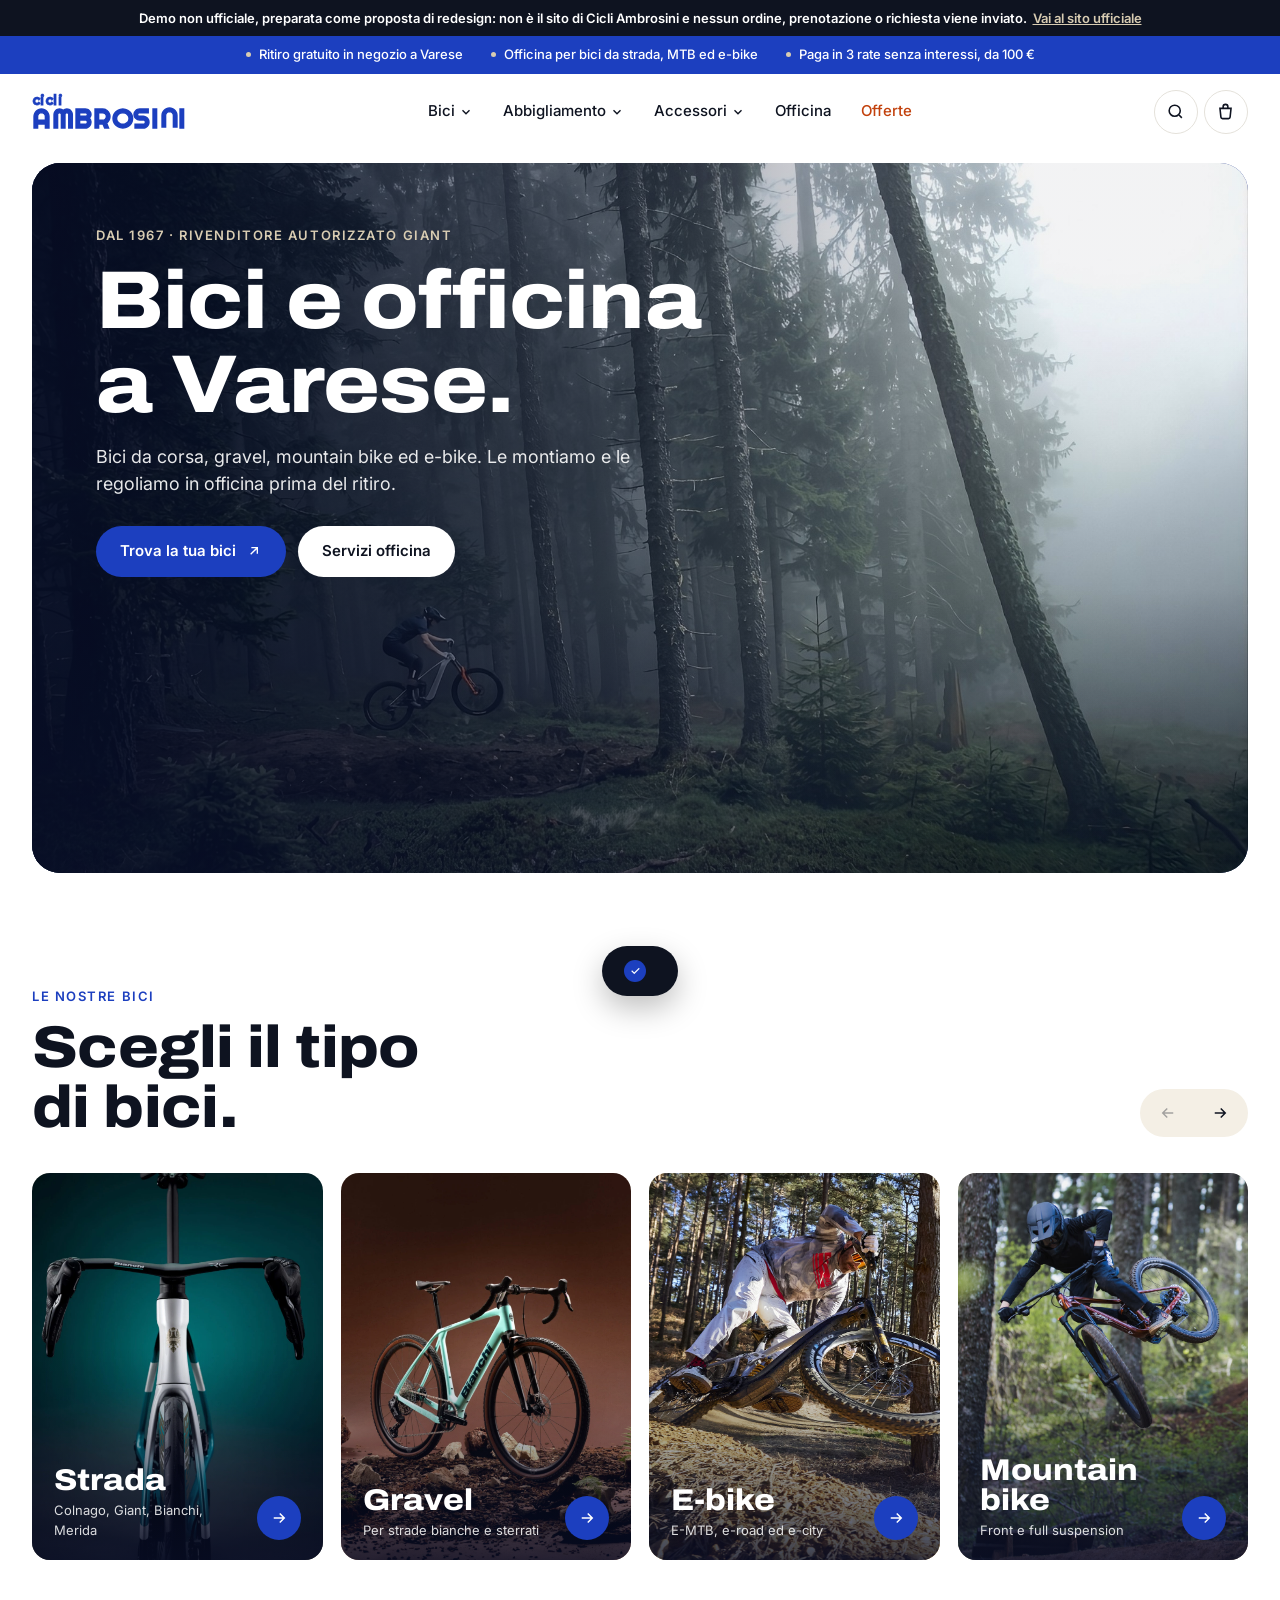
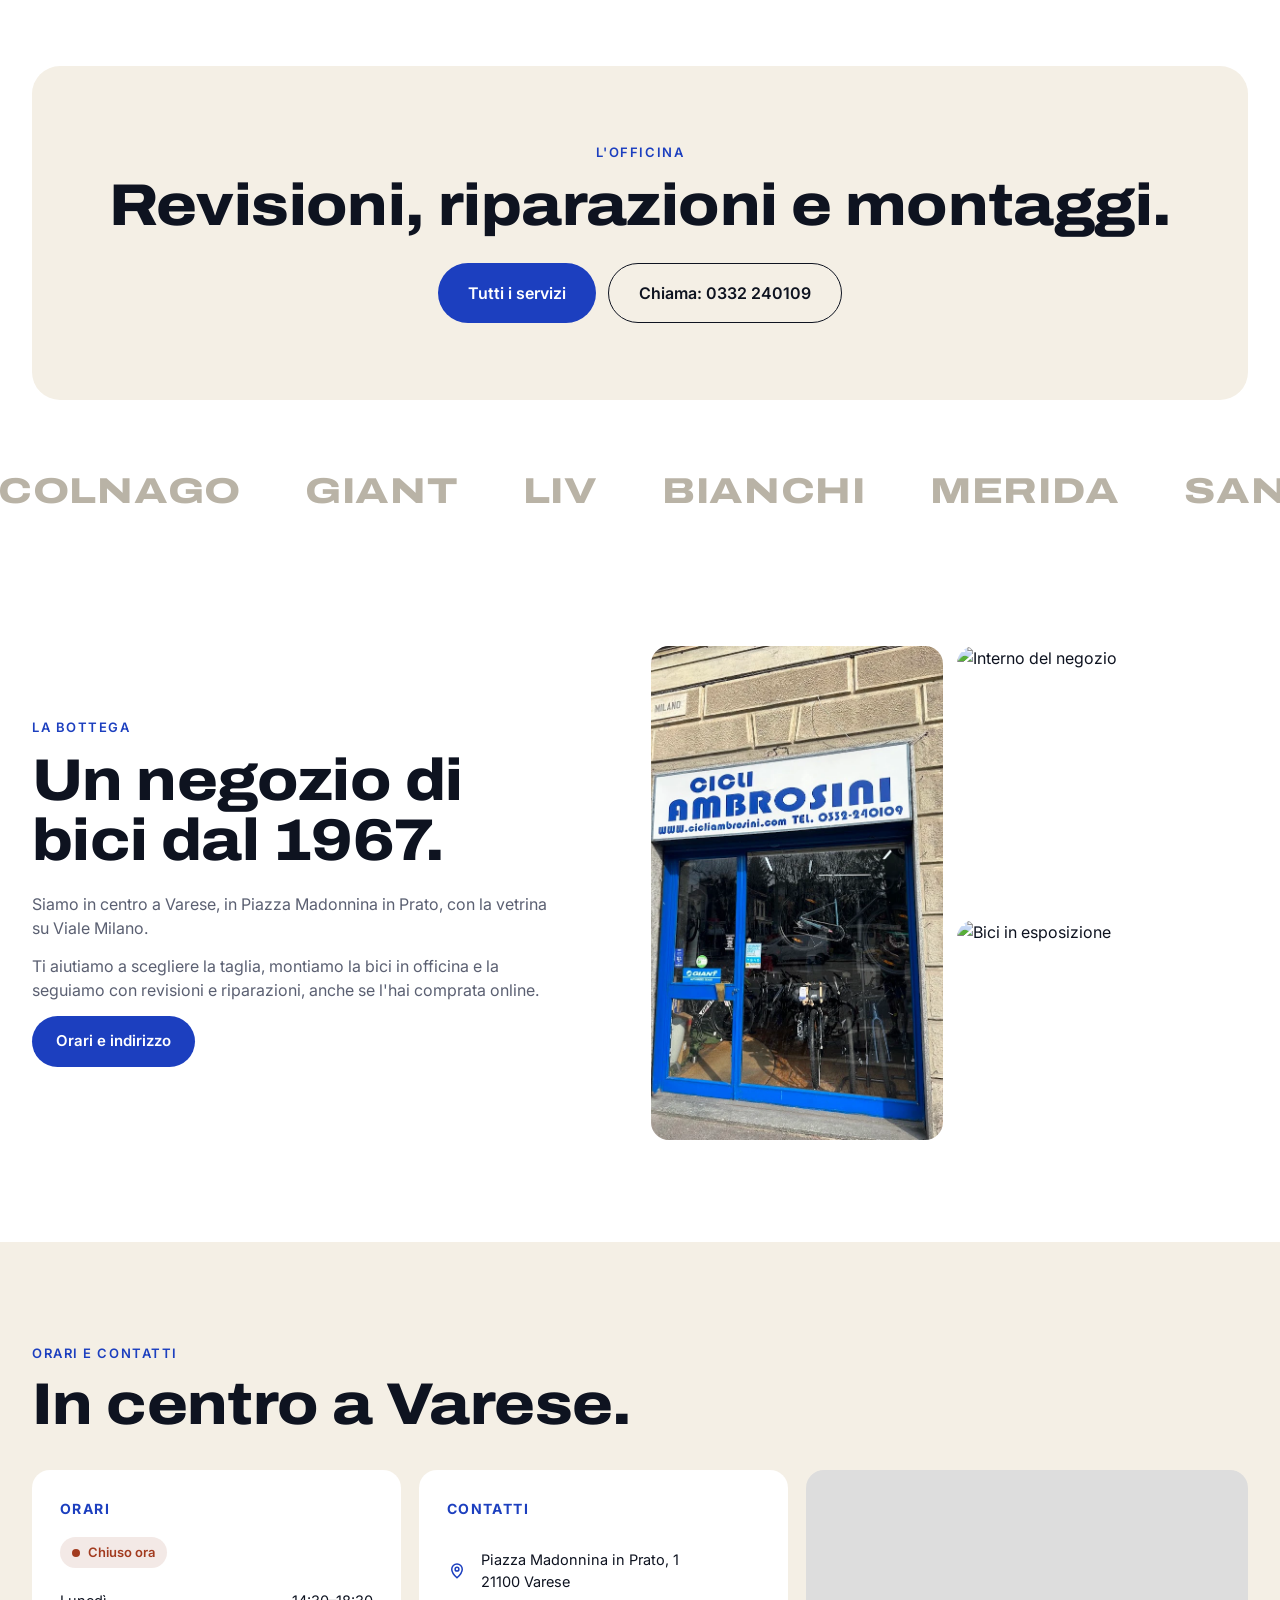
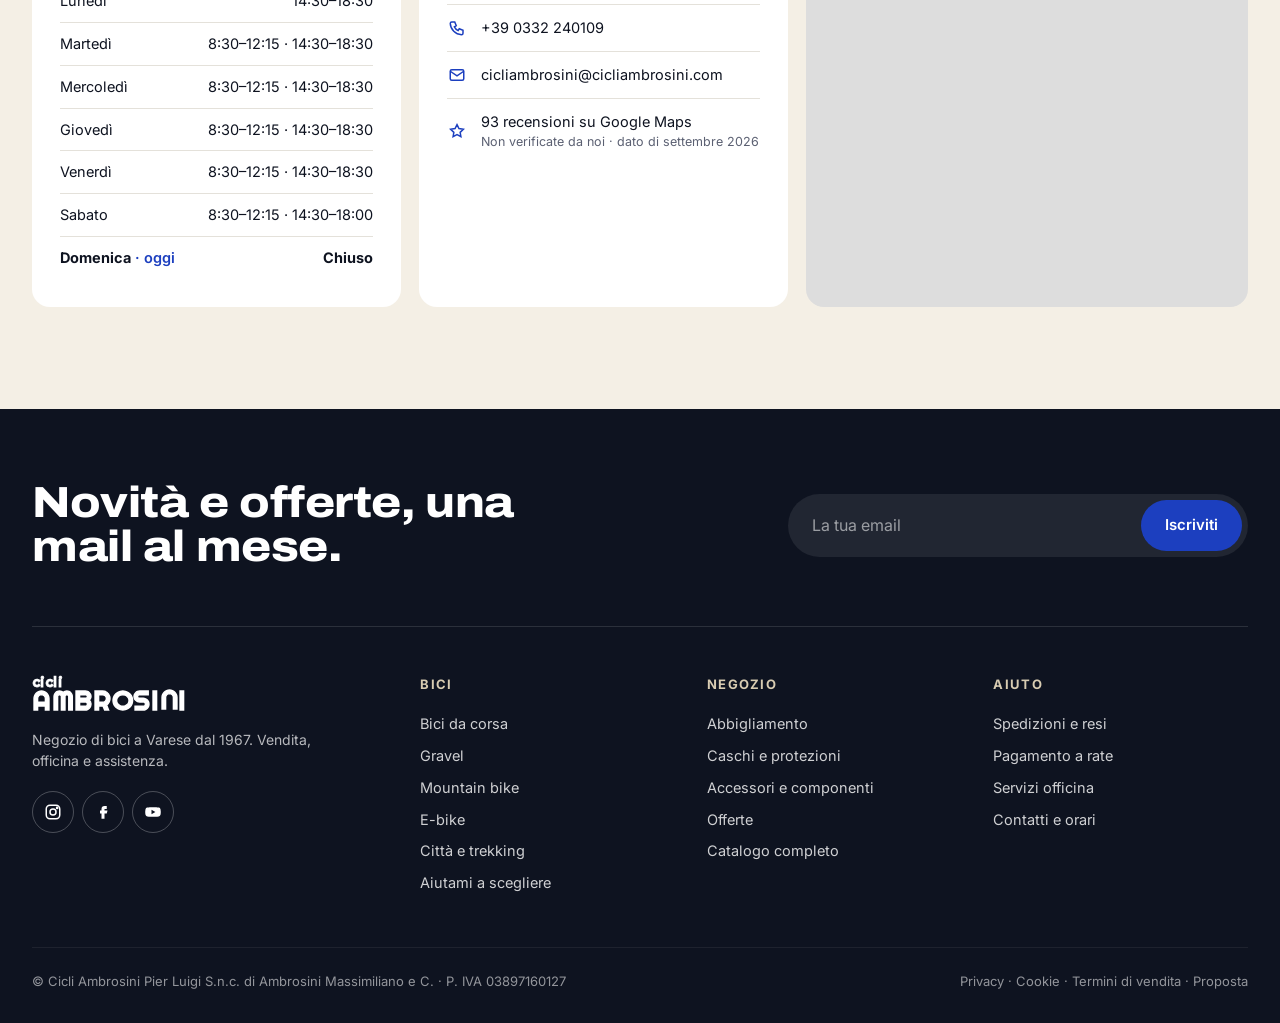
==== commit 77a0729b: "Officina in home: fascia chiara color pietra, titolo e pulsanti centrati style.css?v=n16.  Co-Author" ====
--- a/index.html
+++ b/index.html
@@ -12,19 +12,22 @@
 <link rel="preconnect" href="https://fonts.googleapis.com">
 <link rel="preconnect" href="https://fonts.gstatic.com" crossorigin>
 <link href="https://fonts.googleapis.com/css2?family=Archivo:wdth,wght@100..125,500..900&family=Inter:wght@400;500;600;700&family=Righteous&display=swap" rel="stylesheet">
-<link rel="stylesheet" href="style.css?v=n7">
+<link rel="stylesheet" href="style.css?v=n16">
 <style>.demo-banner{position:relative;z-index:1;background:#0E1320;color:#fff;font:600 13px/1.4 Inter,system-ui,sans-serif;text-align:center;padding:9px 16px}.demo-banner a{color:#D8CCB2;text-decoration:underline;margin-left:6px}@media print{.demo-banner{display:none}}</style>
-<link rel="stylesheet" href="bozza.css?v=1">
-<script src="bozza.js?v=1" defer></script>
 </head>
 <body>
 <div class="demo-banner" role="note">Demo non ufficiale, preparata come proposta di redesign: non è il sito di Cicli Ambrosini e nessun ordine, prenotazione o richiesta viene inviato.<a href="https://www.cicliambrosini.it" rel="nofollow">Vai al sito ufficiale</a></div>
 
+<div class="topbar"><div class="wrap">
+  <span>Ritiro gratuito in negozio a Varese</span>
+  <span>Officina per bici da strada, MTB ed e-bike</span>
+  <span>Paga in 3 rate senza interessi, da 100 €</span>
+</div></div>
 
 <header id="hdr">
   <div class="wrap head">
     <a href="index.html" class="logo" aria-label="Cicli Ambrosini, home"><small>CICLI</small><b>AMBROSI<span class="n">U</span>I</b></a>
-    <nav class="main" id="mainNav"><!-- nav:main --><div class="mm"><a class="mm-t" href="catalogo.html#/g/Bici" aria-haspopup="true">Bici<svg class="chev" viewBox="0 0 24 24" fill="none" stroke="currentColor" stroke-width="2.4"><path d="m6 9 6 6 6-6"/></svg></a><div class="mm-p"><div class="wrap mm-g"><div class="mm-c"><h5>Per disciplina</h5><a href="catalogo.html#/c/Strada">Strada<span>3</span></a><a href="catalogo.html#/c/Gravel">Gravel<span>3</span></a><a href="catalogo.html#/c/Mountain%20bike">Mountain bike<span>3</span></a></div><div class="mm-c"><h5>Elettriche</h5><a href="catalogo.html#/c/E-bike">E-bike<span>3</span></a></div><div class="mm-c mm-x"><h5>Scorciatoie</h5><a href="catalogo.html#/g/Bici">Tutte le bici</a><a href="catalogo.html#/g/E-bike">Tutte le e-bike</a></div></div></div></div><div class="mm"><a class="mm-t" href="catalogo.html#/g/Abbigliamento" aria-haspopup="true">Abbigliamento<svg class="chev" viewBox="0 0 24 24" fill="none" stroke="currentColor" stroke-width="2.4"><path d="m6 9 6 6 6-6"/></svg></a><div class="mm-p"><div class="wrap mm-g"><div class="mm-c"><h5>Vestirsi</h5><a href="catalogo.html#/c/Maglie%2C%20giacche%20e%20salopette">Maglie, giacche e salopette<span>3</span></a></div><div class="mm-c"><h5>Protezione</h5><a href="catalogo.html#/c/Caschi%20e%20protezioni">Caschi e protezioni<span>3</span></a></div><div class="mm-c mm-x"><h5>Scorciatoie</h5><a href="catalogo.html#/g/Abbigliamento">Tutto l’abbigliamento</a></div></div></div></div><div class="mm"><a class="mm-t" href="catalogo.html#/g/Accessori" aria-haspopup="true">Accessori<svg class="chev" viewBox="0 0 24 24" fill="none" stroke="currentColor" stroke-width="2.4"><path d="m6 9 6 6 6-6"/></svg></a><div class="mm-p"><div class="wrap mm-g"><div class="mm-c"><h5>Componenti</h5><a href="catalogo.html#/c/Trasmissione%20e%20pedali">Trasmissione e pedali<span>3</span></a></div><div class="mm-c"><h5>Per la bici</h5><a href="catalogo.html#/c/Borse%20e%20portaborracce">Borse e portaborracce<span>3</span></a></div><div class="mm-c mm-x"><h5>Scorciatoie</h5><a href="catalogo.html#/g/Accessori">Tutti gli accessori</a><a href="catalogo.html#/officina">Servizi officina</a></div></div></div></div><a href="catalogo.html#/officina" class="nav-l">Officina</a><a href="catalogo.html#/offerte" class="nav-l nav-off">Offerte</a><!-- /nav:main --></nav>
+    <nav class="main" id="mainNav"><!-- nav:main --><div class="mm"><a class="mm-t" href="catalogo.html#/g/Bici" aria-haspopup="true">Bici<svg class="chev" viewBox="0 0 24 24" fill="none" stroke="currentColor" stroke-width="2.4"><path d="m6 9 6 6 6-6"/></svg></a><div class="mm-p"><div class="wrap mm-g"><div class="mm-c"><h5>Per disciplina</h5><a href="catalogo.html#/c/Strada">Strada<span>55</span></a><a href="catalogo.html#/c/Gravel">Gravel<span>11</span></a><a href="catalogo.html#/c/Mountain%20bike">Mountain bike<span>16</span></a><a href="catalogo.html#/c/Citt%C3%A0%20e%20trekking">Città e trekking<span>6</span></a></div><div class="mm-c"><h5>Elettriche</h5><a href="catalogo.html#/c/E-bike">E-bike<span>13</span></a></div><div class="mm-c"><h5>Per chi monta</h5><a href="catalogo.html#/c/Telai">Telai<span>11</span></a></div><div class="mm-c mm-x"><h5>Scorciatoie</h5><a href="catalogo.html#/g/Bici">Tutte le bici</a><a href="catalogo.html#/g/E-bike">Tutte le e-bike</a><a href="catalogo.html#/g/Bici?usato=1">Bici e telai usati</a><a href="catalogo.html#/aiutami">Aiutami a scegliere</a><a href="catalogo.html#/confronta">Confronta le bici</a></div></div></div></div><div class="mm"><a class="mm-t" href="catalogo.html#/g/Abbigliamento" aria-haspopup="true">Abbigliamento<svg class="chev" viewBox="0 0 24 24" fill="none" stroke="currentColor" stroke-width="2.4"><path d="m6 9 6 6 6-6"/></svg></a><div class="mm-p"><div class="wrap mm-g"><div class="mm-c"><h5>Vestirsi</h5><a href="catalogo.html#/c/Maglie%2C%20giacche%20e%20salopette">Maglie, giacche e salopette<span>32</span></a><a href="catalogo.html#/c/Guanti">Guanti<span>17</span></a><a href="catalogo.html#/c/Calze%2C%20cappellini%20e%20scaldacollo">Calze, cappellini e scaldacollo<span>13</span></a></div><div class="mm-c"><h5>Scarpe e protezione</h5><a href="catalogo.html#/c/Scarpe%20e%20copriscarpe">Scarpe e copriscarpe<span>25</span></a><a href="catalogo.html#/c/Caschi%20e%20protezioni">Caschi e protezioni<span>22</span></a><a href="catalogo.html#/c/Occhiali%20e%20maschere">Occhiali e maschere<span>13</span></a></div><div class="mm-c mm-x"><h5>Scorciatoie</h5><a href="catalogo.html#/g/Abbigliamento">Tutto l’abbigliamento</a><a href="catalogo.html#/g/Abbigliamento?brand=Santini">Collezione Santini</a><a href="catalogo.html#/g/Abbigliamento?brand=Liv">Linea donna Liv</a></div></div></div></div><div class="mm"><a class="mm-t" href="catalogo.html#/g/Accessori" aria-haspopup="true">Accessori<svg class="chev" viewBox="0 0 24 24" fill="none" stroke="currentColor" stroke-width="2.4"><path d="m6 9 6 6 6-6"/></svg></a><div class="mm-p"><div class="wrap mm-g"><div class="mm-c"><h5>Componenti</h5><a href="catalogo.html#/c/Ruote%20e%20copertoni">Ruote e copertoni<span>10</span></a><a href="catalogo.html#/c/Trasmissione%20e%20pedali">Trasmissione e pedali<span>27</span></a><a href="catalogo.html#/c/Manubri%2C%20selle%20e%20nastri">Manubri, selle e nastri<span>23</span></a><a href="catalogo.html#/c/Batterie%20e%20caricatori%20e-bike">Batterie e caricatori e-bike<span>10</span></a></div><div class="mm-c"><h5>Per la bici</h5><a href="catalogo.html#/c/Borse%20e%20portaborracce">Borse e portaborracce<span>25</span></a><a href="catalogo.html#/c/Elettronica%20e%20luci">Elettronica e luci<span>15</span></a></div><div class="mm-c"><h5>Manutenzione</h5><a href="catalogo.html#/c/Pompe%2C%20attrezzi%20e%20lucchetti">Pompe, attrezzi e lucchetti<span>7</span></a></div><div class="mm-c"><h5>Alimentazione</h5><a href="catalogo.html#/c/Integratori">Integratori<span>12</span></a></div><div class="mm-c mm-x"><h5>Scorciatoie</h5><a href="catalogo.html#/g/Accessori">Tutti gli accessori</a><a href="catalogo.html#/c/Batterie%20e%20caricatori%20e-bike">Ricambi e-bike</a><a href="catalogo.html#/officina">Servizi officina</a></div></div></div></div><a href="catalogo.html#/officina" class="nav-l">Officina</a><a href="catalogo.html#/offerte" class="nav-l nav-off">Offerte</a><!-- /nav:main --></nav>
     <div class="icons">
       <a class="icon-btn hide-m" href="catalogo.html#/cerca" aria-label="Cerca"><svg viewBox="0 0 24 24" fill="none" stroke="currentColor" stroke-width="2"><circle cx="11" cy="11" r="7"/><path d="m20 20-3.5-3.5"/></svg></a>
       <a class="icon-btn" href="catalogo.html#/carrello" aria-label="Carrello"><svg viewBox="0 0 24 24" fill="none" stroke="currentColor" stroke-width="2"><path d="M5 8h14l-1.2 11.2a2 2 0 0 1-2 1.8H8.2a2 2 0 0 1-2-1.8z"/><path d="M9 8V6a3 3 0 0 1 6 0v2"/></svg><span class="badge" id="cartCount">0</span></a>
@@ -35,14 +38,14 @@
 
 <div class="drawer" id="drawer">
   <button class="close" id="closeMenu" aria-label="Chiudi"><svg width="18" height="18" viewBox="0 0 24 24" fill="none" stroke="currentColor" stroke-width="2"><path d="M6 6l12 12M18 6 6 18"/></svg></button>
-  <nav id="drawerNav"><!-- nav:drawer --><details><summary>Bici</summary><a href="catalogo.html#/c/Strada">Strada</a><a href="catalogo.html#/c/Gravel">Gravel</a><a href="catalogo.html#/c/Mountain%20bike">Mountain bike</a><a href="catalogo.html#/c/E-bike">E-bike</a><a href="catalogo.html#/g/Bici" class="d-all">Tutto: bici →</a></details><details><summary>Abbigliamento</summary><a href="catalogo.html#/c/Maglie%2C%20giacche%20e%20salopette">Maglie, giacche e salopette</a><a href="catalogo.html#/c/Caschi%20e%20protezioni">Caschi e protezioni</a><a href="catalogo.html#/g/Abbigliamento" class="d-all">Tutto: abbigliamento →</a></details><details><summary>Accessori</summary><a href="catalogo.html#/c/Trasmissione%20e%20pedali">Trasmissione e pedali</a><a href="catalogo.html#/c/Borse%20e%20portaborracce">Borse e portaborracce</a><a href="catalogo.html#/g/Accessori" class="d-all">Tutto: accessori →</a></details><a href="catalogo.html#/officina">Officina</a><a href="catalogo.html#/offerte" class="nav-off">Offerte</a><!-- /nav:drawer --></nav>
+  <nav id="drawerNav"><!-- nav:drawer --><details><summary>Bici</summary><a href="catalogo.html#/c/Strada">Strada</a><a href="catalogo.html#/c/Gravel">Gravel</a><a href="catalogo.html#/c/Mountain%20bike">Mountain bike</a><a href="catalogo.html#/c/Citt%C3%A0%20e%20trekking">Città e trekking</a><a href="catalogo.html#/c/E-bike">E-bike</a><a href="catalogo.html#/c/Telai">Telai</a><a href="catalogo.html#/g/Bici" class="d-all">Tutto: bici →</a></details><details><summary>Abbigliamento</summary><a href="catalogo.html#/c/Maglie%2C%20giacche%20e%20salopette">Maglie, giacche e salopette</a><a href="catalogo.html#/c/Guanti">Guanti</a><a href="catalogo.html#/c/Calze%2C%20cappellini%20e%20scaldacollo">Calze, cappellini e scaldacollo</a><a href="catalogo.html#/c/Scarpe%20e%20copriscarpe">Scarpe e copriscarpe</a><a href="catalogo.html#/c/Caschi%20e%20protezioni">Caschi e protezioni</a><a href="catalogo.html#/c/Occhiali%20e%20maschere">Occhiali e maschere</a><a href="catalogo.html#/g/Abbigliamento" class="d-all">Tutto: abbigliamento →</a></details><details><summary>Accessori</summary><a href="catalogo.html#/c/Ruote%20e%20copertoni">Ruote e copertoni</a><a href="catalogo.html#/c/Trasmissione%20e%20pedali">Trasmissione e pedali</a><a href="catalogo.html#/c/Manubri%2C%20selle%20e%20nastri">Manubri, selle e nastri</a><a href="catalogo.html#/c/Batterie%20e%20caricatori%20e-bike">Batterie e caricatori e-bike</a><a href="catalogo.html#/c/Borse%20e%20portaborracce">Borse e portaborracce</a><a href="catalogo.html#/c/Elettronica%20e%20luci">Elettronica e luci</a><a href="catalogo.html#/c/Pompe%2C%20attrezzi%20e%20lucchetti">Pompe, attrezzi e lucchetti</a><a href="catalogo.html#/c/Integratori">Integratori</a><a href="catalogo.html#/g/Accessori" class="d-all">Tutto: accessori →</a></details><a href="catalogo.html#/officina">Officina</a><a href="catalogo.html#/offerte" class="nav-off">Offerte</a><a href="catalogo.html#/aiutami" class="d-small">Aiutami a scegliere</a><a href="catalogo.html#/carrello" class="d-small">Carrello</a><!-- /nav:drawer --></nav>
   <div class="foot">Piazza Madonnina in Prato, 1 · Varese<br>+39 0332 240109</div>
 </div>
 
 <!-- Hero statico: foto, titolo e pulsanti -->
-<section class="sh" id="sh" data-draft="Hero in definizione" aria-labelledby="sh-title">
+<section class="sh" id="sh" aria-labelledby="sh-title">
   <div class="sh-stage" id="shStage">
-    <img class="sh-photo" src="hero.jpg" width="1436" height="1112" fetchpriority="high" alt="Bici da corsa Giant davanti al negozio Cicli Ambrosini a Varese">
+    <img class="sh-photo" src="hero.jpg" width="2000" height="1250" fetchpriority="high" alt="Ciclista in mountain bike in volo su un sentiero, in un bosco avvolto dalla nebbia">
     <div class="sh-veil" aria-hidden="true"></div>
 
     <div class="hero-copy sh-final" id="shFinal">
@@ -57,11 +60,10 @@
   </div>
 </section>
 
-
 <!-- CATEGORIE -->
-<section id="bici" data-draft="Categorie in definizione">
+<section id="bici">
   <div class="wrap">
-    <div class="sec-head reveal">
+    <div class="sec-head">
       <div><div class="eyebrow">Le nostre bici</div><h2 class="display">Scegli il tipo<br>di bici.</h2></div>
       <div style="display:flex;flex-direction:column;gap:18px;align-items:flex-end">
         <div class="arrows" data-rail="cats"><button aria-label="Indietro" data-dir="-1"><svg viewBox="0 0 24 24" fill="none" stroke="currentColor" stroke-width="2"><path d="M19 12H5M11 6l-6 6 6 6"/></svg></button><button aria-label="Avanti" data-dir="1"><svg viewBox="0 0 24 24" fill="none" stroke="currentColor" stroke-width="2"><path d="M5 12h14M13 6l6 6-6 6"/></svg></button></div>
@@ -72,30 +74,28 @@
 </section>
 
 <!-- OFFICINA -->
-<div class="band plain" id="officina" data-draft="Officina in definizione">
+<div class="band plain" id="officina">
   <div class="in">
+    <div class="eyebrow">L'officina</div>
+    <h2 class="display">Revisioni, riparazioni e montaggi.</h2>
+    <div class="hero-ctas"><a href="catalogo.html#/officina" class="btn btn-blue">Tutti i servizi</a><a href="tel:+390332240109" class="btn btn-ghost">Chiama: 0332 240109</a></div>
+  </div>
+</div>
+
+<!-- MARCHI -->
+<div class="brands" aria-label="Marchi trattati"><div class="marquee" id="marquee"></div></div>
+
+<!-- BOTTEGA -->
+<section id="bottega">
+  <div class="wrap story">
     <div>
-      <div class="eyebrow">L'officina</div>
-      <h2 class="display">Revisioni, riparazioni<br>e montaggi.</h2>
-    </div>
-    <div class="side-txt">
-      <div class="hero-ctas"><a href="catalogo.html#/officina" class="btn btn-white">Tutti i servizi</a><a href="tel:+390332240109" class="btn btn-ghost">Chiama: 0332 240109</a></div>
-    </div>
-  </div>
-</div>
-
-
-<!-- BOTTEGA -->
-<section id="bottega" data-draft="Racconto da definire">
-  <div class="wrap story">
-    <div class="reveal">
       <div class="eyebrow">La bottega</div>
       <h2 class="display">Un negozio di bici dal 1967.</h2>
       <p>Siamo in centro a Varese, in Piazza Madonnina in Prato, con la vetrina su Viale Milano.</p>
-      <p>Ti aiutiamo a scegliere la taglia, montiamo la bici in officina e la seguiamo con revisioni e riparazioni.</p>
+      <p>Ti aiutiamo a scegliere la taglia, montiamo la bici in officina e la seguiamo con revisioni e riparazioni, anche se l'hai comprata online.</p>
       <a href="#visita" class="btn btn-blue">Orari e indirizzo</a>
     </div>
-    <div class="collage reveal">
+    <div class="collage">
       <img src="vetrina.webp" alt="La vetrina di Cicli Ambrosini in Viale Milano, Varese">
       <img data-wix="e32304525849402b995552dd385c3e9f~mv2.jpg" data-w="700" data-h="520" alt="Interno del negozio">
       <img data-wix="e9b5b0ed0348415682b839036f51b873~mv2.jpg" data-w="700" data-h="440" alt="Bici in esposizione">
@@ -104,9 +104,9 @@
 </section>
 
 <!-- VIENI A TROVARCI -->
-<section class="visit" id="visita" data-draft="Orari e contatti da verificare">
+<section class="visit" id="visita">
   <div class="wrap">
-    <div class="sec-head reveal">
+    <div class="sec-head">
       <div><div class="eyebrow">Orari e contatti</div><h2 class="display">In centro a Varese.</h2></div>
     </div>
     <div class="visit-grid">
@@ -120,6 +120,7 @@
         <a href="https://www.google.com/maps/search/?api=1&query=Piazza+Madonnina+in+Prato+1+Varese" target="_blank" rel="noopener"><i><svg viewBox="0 0 24 24" fill="none" stroke="currentColor" stroke-width="2"><path d="M12 21s-7-6.2-7-11.5a7 7 0 0 1 14 0C19 14.8 12 21 12 21z"/><circle cx="12" cy="9.5" r="2.5"/></svg></i>Piazza Madonnina in Prato, 1<br>21100 Varese</a>
         <a href="tel:+390332240109"><i><svg viewBox="0 0 24 24" fill="none" stroke="currentColor" stroke-width="2"><path d="M5 4h4l2 5-2.5 1.5a11 11 0 0 0 5 5L15 13l5 2v4a2 2 0 0 1-2 2A16 16 0 0 1 3 6a2 2 0 0 1 2-2"/></svg></i>+39 0332 240109</a>
         <a href="mailto:cicliambrosini@cicliambrosini.com"><i><svg viewBox="0 0 24 24" fill="none" stroke="currentColor" stroke-width="2"><rect x="3" y="5" width="18" height="14" rx="2"/><path d="m3 7 9 6 9-6"/></svg></i>cicliambrosini@cicliambrosini.com</a>
+        <a href="https://maps.google.com/?cid=14169359840540097843" target="_blank" rel="noopener"><i><svg viewBox="0 0 24 24" fill="none" stroke="currentColor" stroke-width="2"><path d="m12 3.5 2.6 5.3 5.9.9-4.3 4.1 1 5.8L12 16.9l-5.2 2.7 1-5.8-4.3-4.1 5.9-.9z"/></svg></i><span>93 recensioni su Google Maps<small>Non verificate da noi · dato di settembre 2026</small></span></a>
       </div>
       <div class="map"><iframe loading="lazy" title="Mappa" src="https://www.google.com/maps?q=Piazza+Madonnina+in+Prato+1,+Varese&output=embed"></iframe></div>
     </div>
@@ -128,6 +129,10 @@
 
 <footer>
   <div class="wrap">
+    <div class="news">
+      <h2 class="display">Novità e offerte, una mail al mese.</h2>
+      <form onsubmit="event.preventDefault();const i=this.querySelector('input');if(!/^[^@\s]+@[^@\s]+\.[^@\s]+$/.test(i.value)){toast('Inserisci un’email valida');i.focus();return}toast('Iscrizione simulata: nessun dato è stato inviato');this.reset()"><input type="email" required placeholder="La tua email" aria-label="Email"><button class="btn btn-blue">Iscriviti</button></form>
+    </div>
     <div class="foot-grid">
       <div>
         <div class="logo" role="img" aria-label="Cicli Ambrosini"><small>CICLI</small><b>AMBROSI<span class="n">U</span>I</b></div>
@@ -138,16 +143,15 @@
           <a href="https://www.youtube.com/@cicliambrosini4947" target="_blank" rel="noopener" aria-label="YouTube"><svg viewBox="0 0 24 24" fill="currentColor"><path d="M22 8.2a3 3 0 0 0-2.1-2.1C18 5.6 12 5.6 12 5.6s-6 0-7.9.5A3 3 0 0 0 2 8.2 31 31 0 0 0 1.6 12 31 31 0 0 0 2 15.8a3 3 0 0 0 2.1 2.1c1.9.5 7.9.5 7.9.5s6 0 7.9-.5a3 3 0 0 0 2.1-2.1 31 31 0 0 0 .4-3.8 31 31 0 0 0-.4-3.8zM10 15V9l5.2 3z"/></svg></a>
         </div>
       </div>
-      <div><h4>Bici</h4><a href="catalogo.html#/c/Strada">Bici da corsa</a><a href="catalogo.html#/c/Gravel">Gravel</a><a href="catalogo.html#/c/Mountain%20bike">Mountain bike</a><a href="catalogo.html#/g/E-bike">E-bike</a></div>
-      <div><h4>Negozio</h4><a href="catalogo.html#/g/Abbigliamento">Abbigliamento</a><a href="catalogo.html#/c/Caschi%20e%20protezioni">Caschi e protezioni</a><a href="catalogo.html#/g/Accessori">Accessori e componenti</a><a href="catalogo.html#/offerte">Offerte</a></div>
-      <div><h4>Aiuto</h4><a href="catalogo.html#/officina">Servizi officina</a><a href="catalogo.html#/info/contatti">Contatti e orari</a></div>
-    </div>
-    <div class="legal"><span>© Cicli Ambrosini Pier Luigi S.n.c. di Ambrosini Massimiliano e C. · P. IVA 03897160127</span><span><a href="catalogo.html#/info/privacy">Privacy</a> · <a href="catalogo.html#/info/cookie">Cookie</a> · <a href="catalogo.html#/info/termini">Termini di vendita</a></span></div>
+      <div><h4>Bici</h4><a href="catalogo.html#/c/Strada">Bici da corsa</a><a href="catalogo.html#/c/Gravel">Gravel</a><a href="catalogo.html#/c/Mountain%20bike">Mountain bike</a><a href="catalogo.html#/g/E-bike">E-bike</a><a href="catalogo.html#/c/Citt%C3%A0%20e%20trekking">Città e trekking</a><a href="catalogo.html#/aiutami">Aiutami a scegliere</a></div>
+      <div><h4>Negozio</h4><a href="catalogo.html#/g/Abbigliamento">Abbigliamento</a><a href="catalogo.html#/c/Caschi%20e%20protezioni">Caschi e protezioni</a><a href="catalogo.html#/g/Accessori">Accessori e componenti</a><a href="catalogo.html#/offerte">Offerte</a><a href="catalogo.html">Catalogo completo</a></div>
+      <div><h4>Aiuto</h4><a href="catalogo.html#/info/spedizioni">Spedizioni e resi</a><a href="catalogo.html#/info/pagamenti">Pagamento a rate</a><a href="catalogo.html#/officina">Servizi officina</a><a href="catalogo.html#/info/contatti">Contatti e orari</a></div>
+    </div>
+    <div class="legal"><span>© Cicli Ambrosini Pier Luigi S.n.c. di Ambrosini Massimiliano e C. · P. IVA 03897160127</span><span><a href="catalogo.html#/info/privacy">Privacy</a> · <a href="catalogo.html#/info/cookie">Cookie</a> · <a href="catalogo.html#/info/termini">Termini di vendita</a> · <a href="proposta.html">Proposta</a></span></div>
   </div>
 </footer>
 
 <div class="toast" id="toast"><i>✓</i><span></span></div>
-
 
 <script>
 const WIX='https://static.wixstatic.com/media/6420e3_';
@@ -156,14 +160,21 @@
 
 /* Categorie */
 const cats=[
-  ['Strada','Colnago, Giant, Bianchi, Merida','916e71461370427f9e7a1208591a01d8~mv2.png',''],
-  ['Gravel','Per strade bianche e sterrati','0b7d4796ee46482a8b830da7624362fe~mv2.png',''],
-  ['E-bike','E-MTB, e-road ed e-city','03a2f64231564dc1b0d9009b364c54e0~mv2.jpg',''],
-  ['Mountain bike','Front e full suspension','c1313e0dba044cb898ec38fa5e27a086~mv2.png',''],
+  ['Strada','Colnago, Giant, Bianchi, Merida','img/categorie/strada.webp',''],
+  ['Gravel','Per strade bianche e sterrati','img/categorie/gravel.webp',''],
+  ['E-bike','E-MTB, e-road ed e-city','img/categorie/e-bike.jpg',''],
+  ['Mountain bike','Front e full suspension','img/categorie/mountain-bike.jpg',''],
+  ['Telai','Per chi monta la bici su misura','img/categorie/telai.jpg',''],
+  ['Città e trekking','Per la città e i viaggi, anche elettriche','e3195d8898d047bc9a194d3296ad09b4~mv2.jpg',''],
 ];
 const arrow='<svg viewBox="0 0 24 24" fill="none" stroke="currentColor" stroke-width="2"><path d="M5 12h14M13 6l6 6-6 6"/></svg>';
 const CATLINK={'Strada':'#/c/Strada','Gravel':'#/c/Gravel','E-bike':'#/g/E-bike','Mountain bike':'#/c/Mountain%20bike','Telai':'#/c/Telai','Città e trekking':'#/c/Citt%C3%A0%20e%20trekking'};
-document.getElementById('cats').innerHTML=cats.map(([t,s,img,chip])=>`<a href="catalogo.html${CATLINK[t]||'#/g/Bici'}" class="cat"><img src="${wix(img,600,800)}" alt="${t}" loading="lazy">${chip?`<span class="chip">${chip}</span>`:''}<div class="txt"><div><h3>${t}</h3><small>${s}</small></div><span class="go">${arrow}</span></div></a>`).join('');
+document.getElementById('cats').innerHTML=cats.map(([t,s,img,chip])=>`<a href="catalogo.html${CATLINK[t]||'#/g/Bici'}" class="cat"><img src="${/^img\//.test(img)?img:wix(img,900,900,'fit')}" alt="${t}" loading="lazy">${chip?`<span class="chip">${chip}</span>`:''}<div class="txt"><div><h3>${t}</h3><small>${s}</small></div><span class="go">${arrow}</span></div></a>`).join('');
+
+/* Frecce delle categorie: la fila si sposta solo da qui; si disattivano a inizio e fine */
+(()=>{const r=document.getElementById('cats'),bs=document.querySelectorAll('.arrows[data-rail="cats"] button');if(!r||bs.length<2)return;
+  const upd=()=>{bs[0].disabled=r.scrollLeft<=2;bs[1].disabled=r.scrollLeft>=r.scrollWidth-r.clientWidth-2};
+  r.addEventListener('scroll',upd,{passive:true});addEventListener('resize',upd);upd()})();
 
 /* Carrello condiviso con il catalogo (salvato nel browser) */
 const MEM={};const LS={get(k,d){try{const v=localStorage.getItem(k);return v?JSON.parse(v):(MEM[k]??d)}catch(e){return MEM[k]??d}},set(k,v){MEM[k]=v;try{localStorage.setItem(k,JSON.stringify(v))}catch(e){}}};
@@ -177,6 +188,30 @@
 let tt;function toast(m,link,label){const t=document.getElementById('toast');t.querySelector('span').innerHTML=m+(link?` <a href="${link}" style="color:var(--stone);font-weight:700;text-decoration:underline;margin-left:6px">${label}</a>`:'');t.classList.add('on');clearTimeout(tt);tt=setTimeout(()=>t.classList.remove('on'),3200)}
 
 /* Marchi: solo quelli presenti nel catalogo, ognuno porta ai suoi prodotti */
+const brands=['Colnago','Giant','Liv','Bianchi','Merida','Santini','Shimano','Sidi','Mavic','Lazer','MET','Vittoria','Elite','Selle Italia',"O'Neal",'Crono'];
+document.getElementById('marquee').innerHTML=[...brands,...brands].map((b,i)=>`<a href="catalogo.html#/?brand=${encodeURIComponent(b)}" ${i>=brands.length?'aria-hidden="true" tabindex="-1"':''}><span>${b}</span></a>`).join('');
+
+/* Scorrimento dei marchi: va da solo; col mouse sopra rallenta fino a fermarsi senza scatti;
+   si può trascinare col mouse o scorrere col trackpad e col dito, in entrambe le direzioni, all'infinito */
+(()=>{const bx=document.querySelector('.brands'),mq=document.getElementById('marquee'),n=brands.length,still=matchMedia('(prefers-reduced-motion: reduce)');
+  let pos=0,v=0,hold=false,drag=null,moved=0,seen=true,touchT;
+  const period=()=>mq.children[n].offsetLeft-mq.children[0].offsetLeft;
+  const wrap=()=>{const P=period();if(P>0){while(pos>=P)pos-=P;while(pos<0)pos+=P}};
+  bx.addEventListener('pointerenter',e=>{if(e.pointerType==='mouse')hold=true});
+  bx.addEventListener('pointerleave',e=>{if(e.pointerType==='mouse'){hold=false;drag=null;bx.classList.remove('drag')}});
+  bx.addEventListener('pointerdown',e=>{if(e.pointerType!=='mouse'||e.button!==0)return;drag={x:e.clientX,p:pos};moved=0;bx.classList.add('drag')});
+  addEventListener('pointermove',e=>{if(!drag)return;const dx=e.clientX-drag.x;moved=Math.max(moved,Math.abs(dx));pos=drag.p-dx;wrap();bx.scrollLeft=pos});
+  addEventListener('pointerup',()=>{drag=null;bx.classList.remove('drag')});
+  bx.addEventListener('click',e=>{if(moved>6){e.preventDefault();moved=0}},true);
+  bx.addEventListener('touchstart',()=>{hold=true;clearTimeout(touchT)},{passive:true});
+  bx.addEventListener('touchend',()=>{touchT=setTimeout(()=>hold=false,1500)},{passive:true});
+  bx.addEventListener('focusin',()=>hold=true);bx.addEventListener('focusout',()=>hold=false);
+  bx.addEventListener('scroll',()=>{if(Math.abs(bx.scrollLeft-pos)>1.5){pos=bx.scrollLeft;const b=pos;wrap();if(pos!==b)bx.scrollLeft=pos}},{passive:true});
+  const tick=dt=>{const r=bx.getBoundingClientRect();seen=r.bottom>0&&r.top<innerHeight;if(!seen)return;const target=(hold||drag||still.matches)?0:60;v+=(target-v)*Math.min(1,dt*4);if(Math.abs(v)>.5){pos+=v*dt;wrap();bx.scrollLeft=pos}};
+  let last=performance.now();
+  (function loop(now){if(now){tick(Math.min(.05,(now-last)/1000));last=now}requestAnimationFrame(loop)})();
+})();
+
 /* Orari con stato aperto/chiuso */
 const H=[['Domenica',[]],['Lunedì',[['14:30','18:30']]],['Martedì',[['8:30','12:15'],['14:30','18:30']]],['Mercoledì',[['8:30','12:15'],['14:30','18:30']]],['Giovedì',[['8:30','12:15'],['14:30','18:30']]],['Venerdì',[['8:30','12:15'],['14:30','18:30']]],['Sabato',[['8:30','12:15'],['14:30','18:00']]]];
 const now=new Date(),d=now.getDay(),mins=now.getHours()*60+now.getMinutes(),toM=s=>{const[h,m]=s.split(':');return +h*60+ +m};
@@ -185,13 +220,11 @@
 const open=H[d][1].some(([a,b])=>mins>=toM(a)&&mins<toM(b));const st=document.getElementById('status');
 if(!open){st.textContent='Chiuso ora';st.classList.add('closed')}
 
-/* Header, menu, animazioni */
+/* Header e menu */
 const hdr=document.getElementById('hdr');addEventListener('scroll',()=>hdr.classList.toggle('scrolled',scrollY>10),{passive:true});
 /* Menu a tendina (lo scrive lavoro/pipeline/build_nav.py) */
 document.getElementById('mainNav').addEventListener('click',e=>{const m=e.target.closest('.mm');if(m&&e.target.closest('a')){m.classList.add('shut');document.activeElement&&document.activeElement.blur()}});document.querySelectorAll('#mainNav .mm').forEach(m=>m.addEventListener('mouseleave',()=>m.classList.remove('shut')));
 const dr=document.getElementById('drawer');document.getElementById('openMenu').onclick=()=>dr.classList.add('open');document.getElementById('closeMenu').onclick=()=>dr.classList.remove('open');dr.querySelectorAll('nav a').forEach(a=>a.onclick=()=>dr.classList.remove('open'));
-const io=new IntersectionObserver(es=>es.forEach(e=>{if(e.isIntersecting){e.target.classList.add('shown');io.unobserve(e.target)}}),{threshold:.12});
-document.querySelectorAll('.reveal').forEach(el=>io.observe(el));
 
 </script>
 </body>
--- a/style.css
+++ b/style.css
@@ -116,15 +116,20 @@
   @media(max-width:760px){.sec-head .arrows{display:none}}
   .arrows button{width:46px;height:38px;border-radius:999px;display:grid;place-items:center;transition:background .2s}
   .arrows button:hover{background:#fff}
+  .arrows button:disabled{opacity:.35;cursor:default}
+  .arrows button:disabled:hover{background:none}
   .arrows svg{width:18px;height:18px}
 
   /* Categorie */
   .cats{grid-auto-columns:calc((100% - 3*18px)/4)}
+  /* Categorie: la fila non si scorre con trascinamento, trackpad o dito; si sposta solo con le frecce */
+  .rail.cats{overflow:hidden}
   @media(max-width:1000px){.cats{grid-auto-columns:calc((100% - 18px)/2.3)}}
   @media(max-width:560px){.cats{grid-auto-columns:78%}}
   .cat{position:relative;aspect-ratio:3/4;border-radius:var(--radius);overflow:hidden;background:var(--stone-light);color:#fff;isolation:isolate}
-  .cat img{position:absolute;inset:0;width:100%;height:100%;object-fit:cover;z-index:-2;transition:transform .6s}
-  .cat:hover img{transform:scale(1.05)}
+  .cat img{position:absolute;inset:0;width:100%;height:100%;object-fit:cover;z-index:-2;transition:transform .9s cubic-bezier(.2,.7,.2,1)}
+  /* Zoom in al passaggio del mouse (o al focus da tastiera); i bordi della foto restano sempre coperti. Solo con mouse. */
+  @media(hover:hover){.cat:hover img,.cat:focus-visible img{transform:scale(1.08)}}
   .cat::after{content:"";position:absolute;inset:0;z-index:-1;background:linear-gradient(0deg,rgba(8,14,40,.78),rgba(8,14,40,0) 55%)}
   .cat .chip{position:absolute;top:16px;left:16px;background:#fff;color:var(--ink);font-size:12px;font-weight:600;padding:6px 12px;border-radius:999px}
   .cat .txt{position:absolute;left:22px;right:22px;bottom:20px;display:flex;justify-content:space-between;align-items:flex-end;gap:12px}
@@ -181,14 +186,14 @@
   .services small{display:block;opacity:.75;font-size:13px}
   .services em{font-style:normal;font-size:13px;background:#fff;color:var(--blue);padding:5px 12px;border-radius:999px;font-weight:600;white-space:nowrap}
   @media(max-width:900px){.band .in{grid-template-columns:1fr}}
-  /* Officina senza foto: fondo blu pieno, colonna unica */
+  /* Officina senza foto: fascia chiara color pietra, tutto centrato */
+  .band.plain{background:var(--stone-light);color:var(--ink)}
   .band.plain::before{display:none}
-  .band.plain .in{padding-block:clamp(48px,6vw,80px)}
-  .band.plain h2{margin-bottom:0}
-  .band.plain .side-txt .hero-ctas{margin-top:0}
-  .band.plain .side-txt .btn{padding:17px 30px;font-size:16px}
-  @media(min-width:901px){.band.plain .in{align-items:center}.band.plain .side-txt .hero-ctas{justify-content:center}}
-  @media(max-width:900px){.band.plain .in{gap:24px}}
+  .band.plain .in{display:block;text-align:center;padding-block:clamp(48px,6vw,80px)}
+  .band.plain .eyebrow{color:var(--blue)}
+  .band.plain h2{margin:12px 0 0}
+  .band.plain .hero-ctas{justify-content:center;margin-top:28px}
+  .band.plain .btn{padding:17px 30px;font-size:16px}
 
   /* Abbigliamento split */
   .split{display:grid;grid-template-columns:1fr 1fr;gap:18px}
@@ -206,7 +211,7 @@
 
   /* Marchi */
   /* Fila dei marchi: scorre via JS (index.html); si può trascinare o scorrere a mano */
-  .brands{border-top:1px solid var(--line);border-bottom:1px solid var(--line);overflow-x:auto;overflow-y:hidden;scrollbar-width:none;padding:30px 0;cursor:grab;-webkit-user-select:none;user-select:none}
+  .brands{overflow-x:auto;overflow-y:hidden;scrollbar-width:none;padding:clamp(40px,5vw,64px) 0;cursor:grab;-webkit-user-select:none;user-select:none}
   .brands::-webkit-scrollbar{display:none}
   .brands.drag{cursor:grabbing}
   .marquee{display:flex;gap:64px;width:max-content}
@@ -218,6 +223,7 @@
   /* Bottega */
   .story{display:grid;grid-template-columns:1fr 1.1fr;gap:clamp(32px,6vw,90px);align-items:center}
   .story h2{font-size:clamp(34px,4.6vw,60px);margin:12px 0 22px}
+  #bottega{padding-top:clamp(40px,5vw,72px)}
   .story p{color:var(--muted);margin-bottom:14px;max-width:520px}
   .stats{display:flex;gap:36px;margin:30px 0 32px;flex-wrap:wrap}
   .stats b{display:block;font-family:Archivo;font-stretch:112%;font-weight:800;font-size:44px;color:var(--blue);line-height:1}
@@ -285,8 +291,8 @@
 /* Hero a scorrimento (home): la bici prende forma e parte.
    Stato base = foto + titolo; la classe .anim (aggiunta dal JS) attiva la scena. */
 .sh{padding:12px var(--gutter)}
-.sh-stage{--road:17%;position:relative;max-width:calc(var(--maxw) + 2*var(--gutter));margin:0 auto;height:calc(100svh - 150px);min-height:540px;max-height:880px;border-radius:var(--radius-lg);overflow:hidden;color:#fff;background:radial-gradient(120% 90% at 68% 42%,#2447C8 0%,var(--blue-deep) 72%);isolation:isolate}
-.sh-photo{position:absolute;inset:0;width:100%;height:100%;object-fit:cover;object-position:50% 0%;z-index:2}
+.sh-stage{--road:17%;position:relative;max-width:calc(var(--maxw) + 2*var(--gutter));margin:0 auto;height:calc(100svh - 190px);min-height:540px;max-height:880px;border-radius:var(--radius-lg);overflow:hidden;color:#fff;background:radial-gradient(120% 90% at 68% 42%,#2447C8 0%,var(--blue-deep) 72%);isolation:isolate}
+.sh-photo{position:absolute;inset:0;width:100%;height:100%;object-fit:cover;object-position:50% 70%;z-index:2}
 .sh-veil{position:absolute;inset:0;z-index:3;pointer-events:none;background:linear-gradient(90deg,rgba(8,14,40,.82) 0%,rgba(8,14,40,.45) 45%,rgba(8,14,40,.05) 75%),linear-gradient(0deg,rgba(8,14,40,.55),transparent 40%)}
 .sh .hero-copy,.sh .hero-tag{z-index:6}
 .sh-grid,.sh-hills,.sh-road,.sh-bike,.sh-intro,.sh-steps{display:none}
@@ -375,3 +381,12 @@
 .drawer nav a.d-small{font-size:18px;font-family:Inter;font-weight:600;border:0;padding:6px 0}
 .drawer nav a.nav-off{color:#FFB38A}
 
+/* Hero statico con foto nel bosco: su computer il testo sta in alto a sinistra per lasciare libero il ciclista in basso;
+   su telefono il testo sta in alto e la foto resta visibile sotto. */
+.sh .hero-tag{background:rgba(8,14,40,.5);border-color:rgba(255,255,255,.3)}
+@media(min-width:900px){.sh .hero-copy{top:clamp(28px,7vh,72px);bottom:auto}}
+@media(max-width:899px){
+  .sh-photo{object-position:28% 60%}
+  .sh-stage{align-items:flex-start;min-height:min(135vw,560px)}
+  .sh .hero-copy{padding:30px 24px 0}
+}
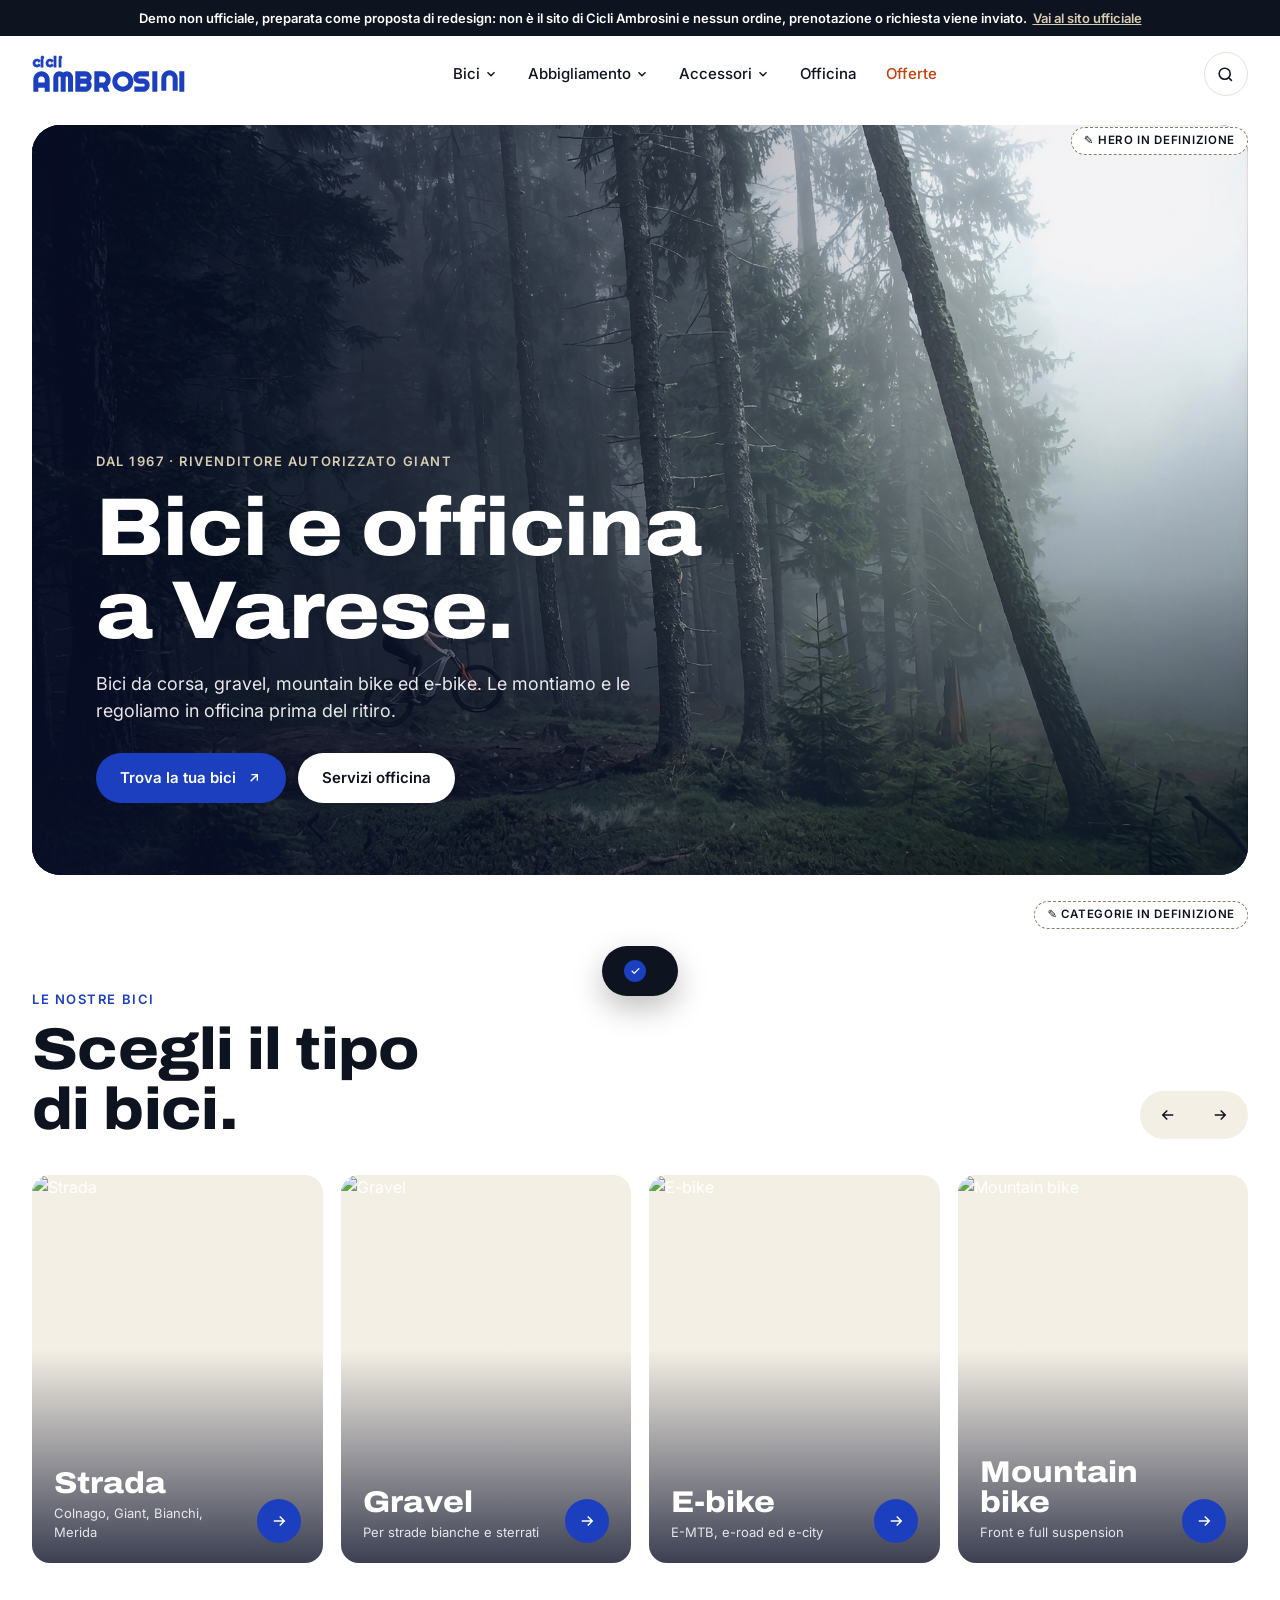
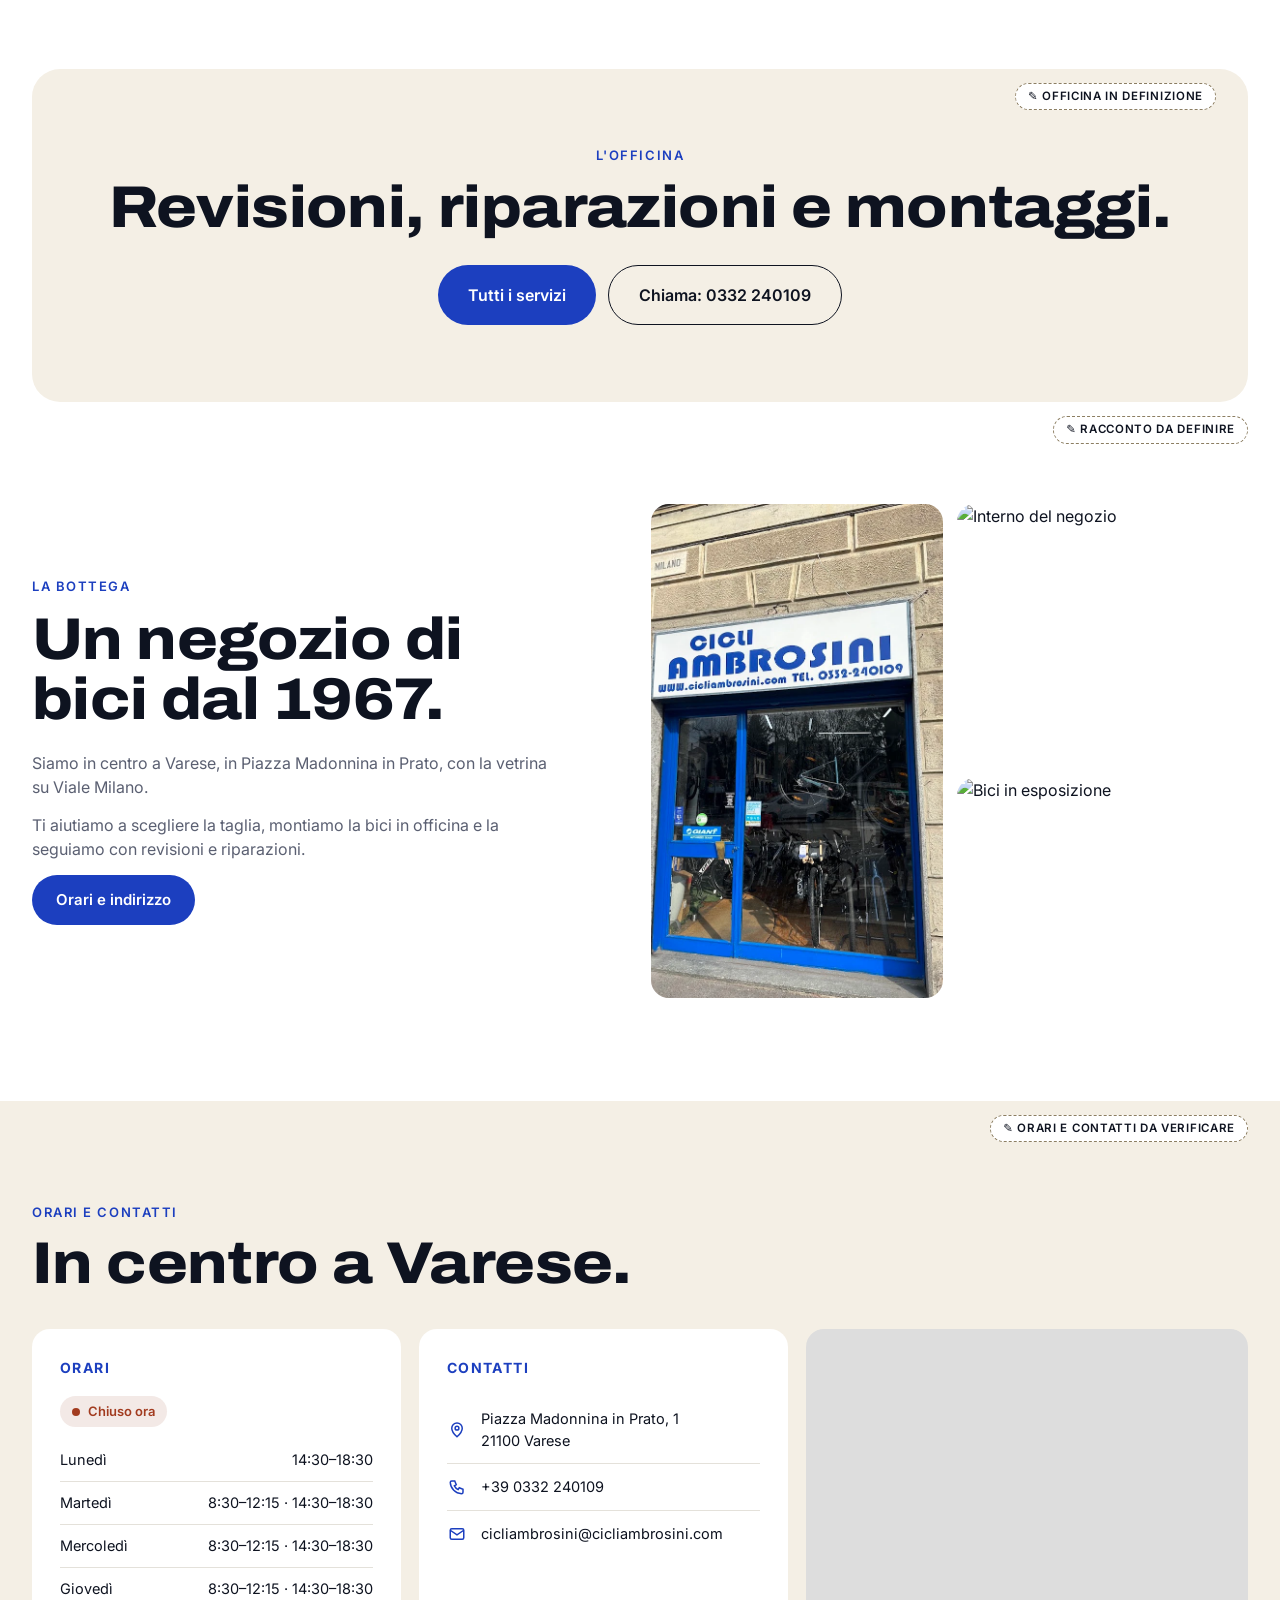
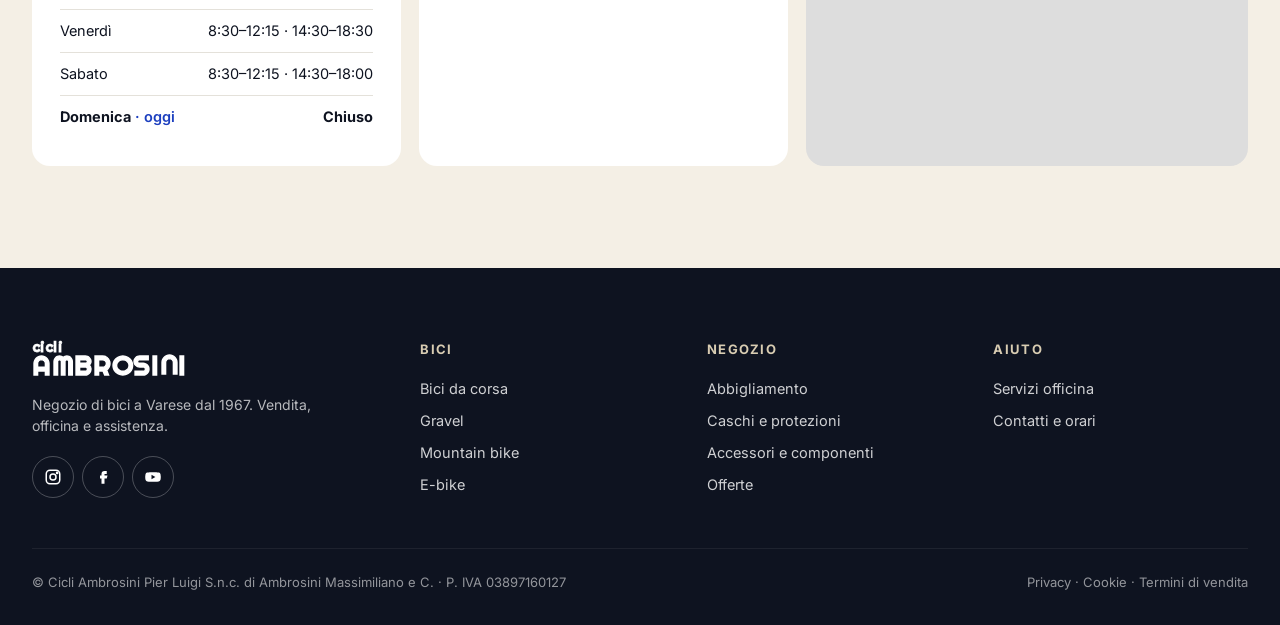
==== commit 9b07b68f: "Officina in home: fascia chiara color pietra, titolo e pulsanti centrati style.css?v=n8.  Co-Authore" ====
--- a/index.html
+++ b/index.html
@@ -12,22 +12,19 @@
 <link rel="preconnect" href="https://fonts.googleapis.com">
 <link rel="preconnect" href="https://fonts.gstatic.com" crossorigin>
 <link href="https://fonts.googleapis.com/css2?family=Archivo:wdth,wght@100..125,500..900&family=Inter:wght@400;500;600;700&family=Righteous&display=swap" rel="stylesheet">
-<link rel="stylesheet" href="style.css?v=n16">
+<link rel="stylesheet" href="style.css?v=n8">
 <style>.demo-banner{position:relative;z-index:1;background:#0E1320;color:#fff;font:600 13px/1.4 Inter,system-ui,sans-serif;text-align:center;padding:9px 16px}.demo-banner a{color:#D8CCB2;text-decoration:underline;margin-left:6px}@media print{.demo-banner{display:none}}</style>
+<link rel="stylesheet" href="bozza.css?v=1">
+<script src="bozza.js?v=1" defer></script>
 </head>
 <body>
 <div class="demo-banner" role="note">Demo non ufficiale, preparata come proposta di redesign: non è il sito di Cicli Ambrosini e nessun ordine, prenotazione o richiesta viene inviato.<a href="https://www.cicliambrosini.it" rel="nofollow">Vai al sito ufficiale</a></div>
 
-<div class="topbar"><div class="wrap">
-  <span>Ritiro gratuito in negozio a Varese</span>
-  <span>Officina per bici da strada, MTB ed e-bike</span>
-  <span>Paga in 3 rate senza interessi, da 100 €</span>
-</div></div>
 
 <header id="hdr">
   <div class="wrap head">
     <a href="index.html" class="logo" aria-label="Cicli Ambrosini, home"><small>CICLI</small><b>AMBROSI<span class="n">U</span>I</b></a>
-    <nav class="main" id="mainNav"><!-- nav:main --><div class="mm"><a class="mm-t" href="catalogo.html#/g/Bici" aria-haspopup="true">Bici<svg class="chev" viewBox="0 0 24 24" fill="none" stroke="currentColor" stroke-width="2.4"><path d="m6 9 6 6 6-6"/></svg></a><div class="mm-p"><div class="wrap mm-g"><div class="mm-c"><h5>Per disciplina</h5><a href="catalogo.html#/c/Strada">Strada<span>55</span></a><a href="catalogo.html#/c/Gravel">Gravel<span>11</span></a><a href="catalogo.html#/c/Mountain%20bike">Mountain bike<span>16</span></a><a href="catalogo.html#/c/Citt%C3%A0%20e%20trekking">Città e trekking<span>6</span></a></div><div class="mm-c"><h5>Elettriche</h5><a href="catalogo.html#/c/E-bike">E-bike<span>13</span></a></div><div class="mm-c"><h5>Per chi monta</h5><a href="catalogo.html#/c/Telai">Telai<span>11</span></a></div><div class="mm-c mm-x"><h5>Scorciatoie</h5><a href="catalogo.html#/g/Bici">Tutte le bici</a><a href="catalogo.html#/g/E-bike">Tutte le e-bike</a><a href="catalogo.html#/g/Bici?usato=1">Bici e telai usati</a><a href="catalogo.html#/aiutami">Aiutami a scegliere</a><a href="catalogo.html#/confronta">Confronta le bici</a></div></div></div></div><div class="mm"><a class="mm-t" href="catalogo.html#/g/Abbigliamento" aria-haspopup="true">Abbigliamento<svg class="chev" viewBox="0 0 24 24" fill="none" stroke="currentColor" stroke-width="2.4"><path d="m6 9 6 6 6-6"/></svg></a><div class="mm-p"><div class="wrap mm-g"><div class="mm-c"><h5>Vestirsi</h5><a href="catalogo.html#/c/Maglie%2C%20giacche%20e%20salopette">Maglie, giacche e salopette<span>32</span></a><a href="catalogo.html#/c/Guanti">Guanti<span>17</span></a><a href="catalogo.html#/c/Calze%2C%20cappellini%20e%20scaldacollo">Calze, cappellini e scaldacollo<span>13</span></a></div><div class="mm-c"><h5>Scarpe e protezione</h5><a href="catalogo.html#/c/Scarpe%20e%20copriscarpe">Scarpe e copriscarpe<span>25</span></a><a href="catalogo.html#/c/Caschi%20e%20protezioni">Caschi e protezioni<span>22</span></a><a href="catalogo.html#/c/Occhiali%20e%20maschere">Occhiali e maschere<span>13</span></a></div><div class="mm-c mm-x"><h5>Scorciatoie</h5><a href="catalogo.html#/g/Abbigliamento">Tutto l’abbigliamento</a><a href="catalogo.html#/g/Abbigliamento?brand=Santini">Collezione Santini</a><a href="catalogo.html#/g/Abbigliamento?brand=Liv">Linea donna Liv</a></div></div></div></div><div class="mm"><a class="mm-t" href="catalogo.html#/g/Accessori" aria-haspopup="true">Accessori<svg class="chev" viewBox="0 0 24 24" fill="none" stroke="currentColor" stroke-width="2.4"><path d="m6 9 6 6 6-6"/></svg></a><div class="mm-p"><div class="wrap mm-g"><div class="mm-c"><h5>Componenti</h5><a href="catalogo.html#/c/Ruote%20e%20copertoni">Ruote e copertoni<span>10</span></a><a href="catalogo.html#/c/Trasmissione%20e%20pedali">Trasmissione e pedali<span>27</span></a><a href="catalogo.html#/c/Manubri%2C%20selle%20e%20nastri">Manubri, selle e nastri<span>23</span></a><a href="catalogo.html#/c/Batterie%20e%20caricatori%20e-bike">Batterie e caricatori e-bike<span>10</span></a></div><div class="mm-c"><h5>Per la bici</h5><a href="catalogo.html#/c/Borse%20e%20portaborracce">Borse e portaborracce<span>25</span></a><a href="catalogo.html#/c/Elettronica%20e%20luci">Elettronica e luci<span>15</span></a></div><div class="mm-c"><h5>Manutenzione</h5><a href="catalogo.html#/c/Pompe%2C%20attrezzi%20e%20lucchetti">Pompe, attrezzi e lucchetti<span>7</span></a></div><div class="mm-c"><h5>Alimentazione</h5><a href="catalogo.html#/c/Integratori">Integratori<span>12</span></a></div><div class="mm-c mm-x"><h5>Scorciatoie</h5><a href="catalogo.html#/g/Accessori">Tutti gli accessori</a><a href="catalogo.html#/c/Batterie%20e%20caricatori%20e-bike">Ricambi e-bike</a><a href="catalogo.html#/officina">Servizi officina</a></div></div></div></div><a href="catalogo.html#/officina" class="nav-l">Officina</a><a href="catalogo.html#/offerte" class="nav-l nav-off">Offerte</a><!-- /nav:main --></nav>
+    <nav class="main" id="mainNav"><!-- nav:main --><div class="mm"><a class="mm-t" href="catalogo.html#/g/Bici" aria-haspopup="true">Bici<svg class="chev" viewBox="0 0 24 24" fill="none" stroke="currentColor" stroke-width="2.4"><path d="m6 9 6 6 6-6"/></svg></a><div class="mm-p"><div class="wrap mm-g"><div class="mm-c"><h5>Per disciplina</h5><a href="catalogo.html#/c/Strada">Strada<span>3</span></a><a href="catalogo.html#/c/Gravel">Gravel<span>3</span></a><a href="catalogo.html#/c/Mountain%20bike">Mountain bike<span>3</span></a></div><div class="mm-c"><h5>Elettriche</h5><a href="catalogo.html#/c/E-bike">E-bike<span>3</span></a></div><div class="mm-c mm-x"><h5>Scorciatoie</h5><a href="catalogo.html#/g/Bici">Tutte le bici</a><a href="catalogo.html#/g/E-bike">Tutte le e-bike</a></div></div></div></div><div class="mm"><a class="mm-t" href="catalogo.html#/g/Abbigliamento" aria-haspopup="true">Abbigliamento<svg class="chev" viewBox="0 0 24 24" fill="none" stroke="currentColor" stroke-width="2.4"><path d="m6 9 6 6 6-6"/></svg></a><div class="mm-p"><div class="wrap mm-g"><div class="mm-c"><h5>Vestirsi</h5><a href="catalogo.html#/c/Maglie%2C%20giacche%20e%20salopette">Maglie, giacche e salopette<span>3</span></a></div><div class="mm-c"><h5>Protezione</h5><a href="catalogo.html#/c/Caschi%20e%20protezioni">Caschi e protezioni<span>3</span></a></div><div class="mm-c mm-x"><h5>Scorciatoie</h5><a href="catalogo.html#/g/Abbigliamento">Tutto l’abbigliamento</a></div></div></div></div><div class="mm"><a class="mm-t" href="catalogo.html#/g/Accessori" aria-haspopup="true">Accessori<svg class="chev" viewBox="0 0 24 24" fill="none" stroke="currentColor" stroke-width="2.4"><path d="m6 9 6 6 6-6"/></svg></a><div class="mm-p"><div class="wrap mm-g"><div class="mm-c"><h5>Componenti</h5><a href="catalogo.html#/c/Trasmissione%20e%20pedali">Trasmissione e pedali<span>3</span></a></div><div class="mm-c"><h5>Per la bici</h5><a href="catalogo.html#/c/Borse%20e%20portaborracce">Borse e portaborracce<span>3</span></a></div><div class="mm-c mm-x"><h5>Scorciatoie</h5><a href="catalogo.html#/g/Accessori">Tutti gli accessori</a><a href="catalogo.html#/officina">Servizi officina</a></div></div></div></div><a href="catalogo.html#/officina" class="nav-l">Officina</a><a href="catalogo.html#/offerte" class="nav-l nav-off">Offerte</a><!-- /nav:main --></nav>
     <div class="icons">
       <a class="icon-btn hide-m" href="catalogo.html#/cerca" aria-label="Cerca"><svg viewBox="0 0 24 24" fill="none" stroke="currentColor" stroke-width="2"><circle cx="11" cy="11" r="7"/><path d="m20 20-3.5-3.5"/></svg></a>
       <a class="icon-btn" href="catalogo.html#/carrello" aria-label="Carrello"><svg viewBox="0 0 24 24" fill="none" stroke="currentColor" stroke-width="2"><path d="M5 8h14l-1.2 11.2a2 2 0 0 1-2 1.8H8.2a2 2 0 0 1-2-1.8z"/><path d="M9 8V6a3 3 0 0 1 6 0v2"/></svg><span class="badge" id="cartCount">0</span></a>
@@ -38,14 +35,14 @@
 
 <div class="drawer" id="drawer">
   <button class="close" id="closeMenu" aria-label="Chiudi"><svg width="18" height="18" viewBox="0 0 24 24" fill="none" stroke="currentColor" stroke-width="2"><path d="M6 6l12 12M18 6 6 18"/></svg></button>
-  <nav id="drawerNav"><!-- nav:drawer --><details><summary>Bici</summary><a href="catalogo.html#/c/Strada">Strada</a><a href="catalogo.html#/c/Gravel">Gravel</a><a href="catalogo.html#/c/Mountain%20bike">Mountain bike</a><a href="catalogo.html#/c/Citt%C3%A0%20e%20trekking">Città e trekking</a><a href="catalogo.html#/c/E-bike">E-bike</a><a href="catalogo.html#/c/Telai">Telai</a><a href="catalogo.html#/g/Bici" class="d-all">Tutto: bici →</a></details><details><summary>Abbigliamento</summary><a href="catalogo.html#/c/Maglie%2C%20giacche%20e%20salopette">Maglie, giacche e salopette</a><a href="catalogo.html#/c/Guanti">Guanti</a><a href="catalogo.html#/c/Calze%2C%20cappellini%20e%20scaldacollo">Calze, cappellini e scaldacollo</a><a href="catalogo.html#/c/Scarpe%20e%20copriscarpe">Scarpe e copriscarpe</a><a href="catalogo.html#/c/Caschi%20e%20protezioni">Caschi e protezioni</a><a href="catalogo.html#/c/Occhiali%20e%20maschere">Occhiali e maschere</a><a href="catalogo.html#/g/Abbigliamento" class="d-all">Tutto: abbigliamento →</a></details><details><summary>Accessori</summary><a href="catalogo.html#/c/Ruote%20e%20copertoni">Ruote e copertoni</a><a href="catalogo.html#/c/Trasmissione%20e%20pedali">Trasmissione e pedali</a><a href="catalogo.html#/c/Manubri%2C%20selle%20e%20nastri">Manubri, selle e nastri</a><a href="catalogo.html#/c/Batterie%20e%20caricatori%20e-bike">Batterie e caricatori e-bike</a><a href="catalogo.html#/c/Borse%20e%20portaborracce">Borse e portaborracce</a><a href="catalogo.html#/c/Elettronica%20e%20luci">Elettronica e luci</a><a href="catalogo.html#/c/Pompe%2C%20attrezzi%20e%20lucchetti">Pompe, attrezzi e lucchetti</a><a href="catalogo.html#/c/Integratori">Integratori</a><a href="catalogo.html#/g/Accessori" class="d-all">Tutto: accessori →</a></details><a href="catalogo.html#/officina">Officina</a><a href="catalogo.html#/offerte" class="nav-off">Offerte</a><a href="catalogo.html#/aiutami" class="d-small">Aiutami a scegliere</a><a href="catalogo.html#/carrello" class="d-small">Carrello</a><!-- /nav:drawer --></nav>
+  <nav id="drawerNav"><!-- nav:drawer --><details><summary>Bici</summary><a href="catalogo.html#/c/Strada">Strada</a><a href="catalogo.html#/c/Gravel">Gravel</a><a href="catalogo.html#/c/Mountain%20bike">Mountain bike</a><a href="catalogo.html#/c/E-bike">E-bike</a><a href="catalogo.html#/g/Bici" class="d-all">Tutto: bici →</a></details><details><summary>Abbigliamento</summary><a href="catalogo.html#/c/Maglie%2C%20giacche%20e%20salopette">Maglie, giacche e salopette</a><a href="catalogo.html#/c/Caschi%20e%20protezioni">Caschi e protezioni</a><a href="catalogo.html#/g/Abbigliamento" class="d-all">Tutto: abbigliamento →</a></details><details><summary>Accessori</summary><a href="catalogo.html#/c/Trasmissione%20e%20pedali">Trasmissione e pedali</a><a href="catalogo.html#/c/Borse%20e%20portaborracce">Borse e portaborracce</a><a href="catalogo.html#/g/Accessori" class="d-all">Tutto: accessori →</a></details><a href="catalogo.html#/officina">Officina</a><a href="catalogo.html#/offerte" class="nav-off">Offerte</a><!-- /nav:drawer --></nav>
   <div class="foot">Piazza Madonnina in Prato, 1 · Varese<br>+39 0332 240109</div>
 </div>
 
 <!-- Hero statico: foto, titolo e pulsanti -->
-<section class="sh" id="sh" aria-labelledby="sh-title">
+<section class="sh" id="sh" data-draft="Hero in definizione" aria-labelledby="sh-title">
   <div class="sh-stage" id="shStage">
-    <img class="sh-photo" src="hero.jpg" width="2000" height="1250" fetchpriority="high" alt="Ciclista in mountain bike in volo su un sentiero, in un bosco avvolto dalla nebbia">
+    <img class="sh-photo" src="hero.jpg" width="1436" height="1112" fetchpriority="high" alt="Bici da corsa Giant davanti al negozio Cicli Ambrosini a Varese">
     <div class="sh-veil" aria-hidden="true"></div>
 
     <div class="hero-copy sh-final" id="shFinal">
@@ -60,10 +57,11 @@
   </div>
 </section>
 
+
 <!-- CATEGORIE -->
-<section id="bici">
+<section id="bici" data-draft="Categorie in definizione">
   <div class="wrap">
-    <div class="sec-head">
+    <div class="sec-head reveal">
       <div><div class="eyebrow">Le nostre bici</div><h2 class="display">Scegli il tipo<br>di bici.</h2></div>
       <div style="display:flex;flex-direction:column;gap:18px;align-items:flex-end">
         <div class="arrows" data-rail="cats"><button aria-label="Indietro" data-dir="-1"><svg viewBox="0 0 24 24" fill="none" stroke="currentColor" stroke-width="2"><path d="M19 12H5M11 6l-6 6 6 6"/></svg></button><button aria-label="Avanti" data-dir="1"><svg viewBox="0 0 24 24" fill="none" stroke="currentColor" stroke-width="2"><path d="M5 12h14M13 6l6 6-6 6"/></svg></button></div>
@@ -74,7 +72,7 @@
 </section>
 
 <!-- OFFICINA -->
-<div class="band plain" id="officina">
+<div class="band plain" id="officina" data-draft="Officina in definizione">
   <div class="in">
     <div class="eyebrow">L'officina</div>
     <h2 class="display">Revisioni, riparazioni e montaggi.</h2>
@@ -82,20 +80,18 @@
   </div>
 </div>
 
-<!-- MARCHI -->
-<div class="brands" aria-label="Marchi trattati"><div class="marquee" id="marquee"></div></div>
 
 <!-- BOTTEGA -->
-<section id="bottega">
+<section id="bottega" data-draft="Racconto da definire">
   <div class="wrap story">
-    <div>
+    <div class="reveal">
       <div class="eyebrow">La bottega</div>
       <h2 class="display">Un negozio di bici dal 1967.</h2>
       <p>Siamo in centro a Varese, in Piazza Madonnina in Prato, con la vetrina su Viale Milano.</p>
-      <p>Ti aiutiamo a scegliere la taglia, montiamo la bici in officina e la seguiamo con revisioni e riparazioni, anche se l'hai comprata online.</p>
+      <p>Ti aiutiamo a scegliere la taglia, montiamo la bici in officina e la seguiamo con revisioni e riparazioni.</p>
       <a href="#visita" class="btn btn-blue">Orari e indirizzo</a>
     </div>
-    <div class="collage">
+    <div class="collage reveal">
       <img src="vetrina.webp" alt="La vetrina di Cicli Ambrosini in Viale Milano, Varese">
       <img data-wix="e32304525849402b995552dd385c3e9f~mv2.jpg" data-w="700" data-h="520" alt="Interno del negozio">
       <img data-wix="e9b5b0ed0348415682b839036f51b873~mv2.jpg" data-w="700" data-h="440" alt="Bici in esposizione">
@@ -104,9 +100,9 @@
 </section>
 
 <!-- VIENI A TROVARCI -->
-<section class="visit" id="visita">
+<section class="visit" id="visita" data-draft="Orari e contatti da verificare">
   <div class="wrap">
-    <div class="sec-head">
+    <div class="sec-head reveal">
       <div><div class="eyebrow">Orari e contatti</div><h2 class="display">In centro a Varese.</h2></div>
     </div>
     <div class="visit-grid">
@@ -120,7 +116,6 @@
         <a href="https://www.google.com/maps/search/?api=1&query=Piazza+Madonnina+in+Prato+1+Varese" target="_blank" rel="noopener"><i><svg viewBox="0 0 24 24" fill="none" stroke="currentColor" stroke-width="2"><path d="M12 21s-7-6.2-7-11.5a7 7 0 0 1 14 0C19 14.8 12 21 12 21z"/><circle cx="12" cy="9.5" r="2.5"/></svg></i>Piazza Madonnina in Prato, 1<br>21100 Varese</a>
         <a href="tel:+390332240109"><i><svg viewBox="0 0 24 24" fill="none" stroke="currentColor" stroke-width="2"><path d="M5 4h4l2 5-2.5 1.5a11 11 0 0 0 5 5L15 13l5 2v4a2 2 0 0 1-2 2A16 16 0 0 1 3 6a2 2 0 0 1 2-2"/></svg></i>+39 0332 240109</a>
         <a href="mailto:cicliambrosini@cicliambrosini.com"><i><svg viewBox="0 0 24 24" fill="none" stroke="currentColor" stroke-width="2"><rect x="3" y="5" width="18" height="14" rx="2"/><path d="m3 7 9 6 9-6"/></svg></i>cicliambrosini@cicliambrosini.com</a>
-        <a href="https://maps.google.com/?cid=14169359840540097843" target="_blank" rel="noopener"><i><svg viewBox="0 0 24 24" fill="none" stroke="currentColor" stroke-width="2"><path d="m12 3.5 2.6 5.3 5.9.9-4.3 4.1 1 5.8L12 16.9l-5.2 2.7 1-5.8-4.3-4.1 5.9-.9z"/></svg></i><span>93 recensioni su Google Maps<small>Non verificate da noi · dato di settembre 2026</small></span></a>
       </div>
       <div class="map"><iframe loading="lazy" title="Mappa" src="https://www.google.com/maps?q=Piazza+Madonnina+in+Prato+1,+Varese&output=embed"></iframe></div>
     </div>
@@ -129,10 +124,6 @@
 
 <footer>
   <div class="wrap">
-    <div class="news">
-      <h2 class="display">Novità e offerte, una mail al mese.</h2>
-      <form onsubmit="event.preventDefault();const i=this.querySelector('input');if(!/^[^@\s]+@[^@\s]+\.[^@\s]+$/.test(i.value)){toast('Inserisci un’email valida');i.focus();return}toast('Iscrizione simulata: nessun dato è stato inviato');this.reset()"><input type="email" required placeholder="La tua email" aria-label="Email"><button class="btn btn-blue">Iscriviti</button></form>
-    </div>
     <div class="foot-grid">
       <div>
         <div class="logo" role="img" aria-label="Cicli Ambrosini"><small>CICLI</small><b>AMBROSI<span class="n">U</span>I</b></div>
@@ -143,15 +134,16 @@
           <a href="https://www.youtube.com/@cicliambrosini4947" target="_blank" rel="noopener" aria-label="YouTube"><svg viewBox="0 0 24 24" fill="currentColor"><path d="M22 8.2a3 3 0 0 0-2.1-2.1C18 5.6 12 5.6 12 5.6s-6 0-7.9.5A3 3 0 0 0 2 8.2 31 31 0 0 0 1.6 12 31 31 0 0 0 2 15.8a3 3 0 0 0 2.1 2.1c1.9.5 7.9.5 7.9.5s6 0 7.9-.5a3 3 0 0 0 2.1-2.1 31 31 0 0 0 .4-3.8 31 31 0 0 0-.4-3.8zM10 15V9l5.2 3z"/></svg></a>
         </div>
       </div>
-      <div><h4>Bici</h4><a href="catalogo.html#/c/Strada">Bici da corsa</a><a href="catalogo.html#/c/Gravel">Gravel</a><a href="catalogo.html#/c/Mountain%20bike">Mountain bike</a><a href="catalogo.html#/g/E-bike">E-bike</a><a href="catalogo.html#/c/Citt%C3%A0%20e%20trekking">Città e trekking</a><a href="catalogo.html#/aiutami">Aiutami a scegliere</a></div>
-      <div><h4>Negozio</h4><a href="catalogo.html#/g/Abbigliamento">Abbigliamento</a><a href="catalogo.html#/c/Caschi%20e%20protezioni">Caschi e protezioni</a><a href="catalogo.html#/g/Accessori">Accessori e componenti</a><a href="catalogo.html#/offerte">Offerte</a><a href="catalogo.html">Catalogo completo</a></div>
-      <div><h4>Aiuto</h4><a href="catalogo.html#/info/spedizioni">Spedizioni e resi</a><a href="catalogo.html#/info/pagamenti">Pagamento a rate</a><a href="catalogo.html#/officina">Servizi officina</a><a href="catalogo.html#/info/contatti">Contatti e orari</a></div>
+      <div><h4>Bici</h4><a href="catalogo.html#/c/Strada">Bici da corsa</a><a href="catalogo.html#/c/Gravel">Gravel</a><a href="catalogo.html#/c/Mountain%20bike">Mountain bike</a><a href="catalogo.html#/g/E-bike">E-bike</a></div>
+      <div><h4>Negozio</h4><a href="catalogo.html#/g/Abbigliamento">Abbigliamento</a><a href="catalogo.html#/c/Caschi%20e%20protezioni">Caschi e protezioni</a><a href="catalogo.html#/g/Accessori">Accessori e componenti</a><a href="catalogo.html#/offerte">Offerte</a></div>
+      <div><h4>Aiuto</h4><a href="catalogo.html#/officina">Servizi officina</a><a href="catalogo.html#/info/contatti">Contatti e orari</a></div>
     </div>
-    <div class="legal"><span>© Cicli Ambrosini Pier Luigi S.n.c. di Ambrosini Massimiliano e C. · P. IVA 03897160127</span><span><a href="catalogo.html#/info/privacy">Privacy</a> · <a href="catalogo.html#/info/cookie">Cookie</a> · <a href="catalogo.html#/info/termini">Termini di vendita</a> · <a href="proposta.html">Proposta</a></span></div>
+    <div class="legal"><span>© Cicli Ambrosini Pier Luigi S.n.c. di Ambrosini Massimiliano e C. · P. IVA 03897160127</span><span><a href="catalogo.html#/info/privacy">Privacy</a> · <a href="catalogo.html#/info/cookie">Cookie</a> · <a href="catalogo.html#/info/termini">Termini di vendita</a></span></div>
   </div>
 </footer>
 
 <div class="toast" id="toast"><i>✓</i><span></span></div>
+
 
 <script>
 const WIX='https://static.wixstatic.com/media/6420e3_';
@@ -160,21 +152,14 @@
 
 /* Categorie */
 const cats=[
-  ['Strada','Colnago, Giant, Bianchi, Merida','img/categorie/strada.webp',''],
-  ['Gravel','Per strade bianche e sterrati','img/categorie/gravel.webp',''],
-  ['E-bike','E-MTB, e-road ed e-city','img/categorie/e-bike.jpg',''],
-  ['Mountain bike','Front e full suspension','img/categorie/mountain-bike.jpg',''],
-  ['Telai','Per chi monta la bici su misura','img/categorie/telai.jpg',''],
-  ['Città e trekking','Per la città e i viaggi, anche elettriche','e3195d8898d047bc9a194d3296ad09b4~mv2.jpg',''],
+  ['Strada','Colnago, Giant, Bianchi, Merida','916e71461370427f9e7a1208591a01d8~mv2.png',''],
+  ['Gravel','Per strade bianche e sterrati','0b7d4796ee46482a8b830da7624362fe~mv2.png',''],
+  ['E-bike','E-MTB, e-road ed e-city','03a2f64231564dc1b0d9009b364c54e0~mv2.jpg',''],
+  ['Mountain bike','Front e full suspension','c1313e0dba044cb898ec38fa5e27a086~mv2.png',''],
 ];
 const arrow='<svg viewBox="0 0 24 24" fill="none" stroke="currentColor" stroke-width="2"><path d="M5 12h14M13 6l6 6-6 6"/></svg>';
 const CATLINK={'Strada':'#/c/Strada','Gravel':'#/c/Gravel','E-bike':'#/g/E-bike','Mountain bike':'#/c/Mountain%20bike','Telai':'#/c/Telai','Città e trekking':'#/c/Citt%C3%A0%20e%20trekking'};
-document.getElementById('cats').innerHTML=cats.map(([t,s,img,chip])=>`<a href="catalogo.html${CATLINK[t]||'#/g/Bici'}" class="cat"><img src="${/^img\//.test(img)?img:wix(img,900,900,'fit')}" alt="${t}" loading="lazy">${chip?`<span class="chip">${chip}</span>`:''}<div class="txt"><div><h3>${t}</h3><small>${s}</small></div><span class="go">${arrow}</span></div></a>`).join('');
-
-/* Frecce delle categorie: la fila si sposta solo da qui; si disattivano a inizio e fine */
-(()=>{const r=document.getElementById('cats'),bs=document.querySelectorAll('.arrows[data-rail="cats"] button');if(!r||bs.length<2)return;
-  const upd=()=>{bs[0].disabled=r.scrollLeft<=2;bs[1].disabled=r.scrollLeft>=r.scrollWidth-r.clientWidth-2};
-  r.addEventListener('scroll',upd,{passive:true});addEventListener('resize',upd);upd()})();
+document.getElementById('cats').innerHTML=cats.map(([t,s,img,chip])=>`<a href="catalogo.html${CATLINK[t]||'#/g/Bici'}" class="cat"><img src="${wix(img,600,800)}" alt="${t}" loading="lazy">${chip?`<span class="chip">${chip}</span>`:''}<div class="txt"><div><h3>${t}</h3><small>${s}</small></div><span class="go">${arrow}</span></div></a>`).join('');
 
 /* Carrello condiviso con il catalogo (salvato nel browser) */
 const MEM={};const LS={get(k,d){try{const v=localStorage.getItem(k);return v?JSON.parse(v):(MEM[k]??d)}catch(e){return MEM[k]??d}},set(k,v){MEM[k]=v;try{localStorage.setItem(k,JSON.stringify(v))}catch(e){}}};
@@ -188,30 +173,6 @@
 let tt;function toast(m,link,label){const t=document.getElementById('toast');t.querySelector('span').innerHTML=m+(link?` <a href="${link}" style="color:var(--stone);font-weight:700;text-decoration:underline;margin-left:6px">${label}</a>`:'');t.classList.add('on');clearTimeout(tt);tt=setTimeout(()=>t.classList.remove('on'),3200)}
 
 /* Marchi: solo quelli presenti nel catalogo, ognuno porta ai suoi prodotti */
-const brands=['Colnago','Giant','Liv','Bianchi','Merida','Santini','Shimano','Sidi','Mavic','Lazer','MET','Vittoria','Elite','Selle Italia',"O'Neal",'Crono'];
-document.getElementById('marquee').innerHTML=[...brands,...brands].map((b,i)=>`<a href="catalogo.html#/?brand=${encodeURIComponent(b)}" ${i>=brands.length?'aria-hidden="true" tabindex="-1"':''}><span>${b}</span></a>`).join('');
-
-/* Scorrimento dei marchi: va da solo; col mouse sopra rallenta fino a fermarsi senza scatti;
-   si può trascinare col mouse o scorrere col trackpad e col dito, in entrambe le direzioni, all'infinito */
-(()=>{const bx=document.querySelector('.brands'),mq=document.getElementById('marquee'),n=brands.length,still=matchMedia('(prefers-reduced-motion: reduce)');
-  let pos=0,v=0,hold=false,drag=null,moved=0,seen=true,touchT;
-  const period=()=>mq.children[n].offsetLeft-mq.children[0].offsetLeft;
-  const wrap=()=>{const P=period();if(P>0){while(pos>=P)pos-=P;while(pos<0)pos+=P}};
-  bx.addEventListener('pointerenter',e=>{if(e.pointerType==='mouse')hold=true});
-  bx.addEventListener('pointerleave',e=>{if(e.pointerType==='mouse'){hold=false;drag=null;bx.classList.remove('drag')}});
-  bx.addEventListener('pointerdown',e=>{if(e.pointerType!=='mouse'||e.button!==0)return;drag={x:e.clientX,p:pos};moved=0;bx.classList.add('drag')});
-  addEventListener('pointermove',e=>{if(!drag)return;const dx=e.clientX-drag.x;moved=Math.max(moved,Math.abs(dx));pos=drag.p-dx;wrap();bx.scrollLeft=pos});
-  addEventListener('pointerup',()=>{drag=null;bx.classList.remove('drag')});
-  bx.addEventListener('click',e=>{if(moved>6){e.preventDefault();moved=0}},true);
-  bx.addEventListener('touchstart',()=>{hold=true;clearTimeout(touchT)},{passive:true});
-  bx.addEventListener('touchend',()=>{touchT=setTimeout(()=>hold=false,1500)},{passive:true});
-  bx.addEventListener('focusin',()=>hold=true);bx.addEventListener('focusout',()=>hold=false);
-  bx.addEventListener('scroll',()=>{if(Math.abs(bx.scrollLeft-pos)>1.5){pos=bx.scrollLeft;const b=pos;wrap();if(pos!==b)bx.scrollLeft=pos}},{passive:true});
-  const tick=dt=>{const r=bx.getBoundingClientRect();seen=r.bottom>0&&r.top<innerHeight;if(!seen)return;const target=(hold||drag||still.matches)?0:60;v+=(target-v)*Math.min(1,dt*4);if(Math.abs(v)>.5){pos+=v*dt;wrap();bx.scrollLeft=pos}};
-  let last=performance.now();
-  (function loop(now){if(now){tick(Math.min(.05,(now-last)/1000));last=now}requestAnimationFrame(loop)})();
-})();
-
 /* Orari con stato aperto/chiuso */
 const H=[['Domenica',[]],['Lunedì',[['14:30','18:30']]],['Martedì',[['8:30','12:15'],['14:30','18:30']]],['Mercoledì',[['8:30','12:15'],['14:30','18:30']]],['Giovedì',[['8:30','12:15'],['14:30','18:30']]],['Venerdì',[['8:30','12:15'],['14:30','18:30']]],['Sabato',[['8:30','12:15'],['14:30','18:00']]]];
 const now=new Date(),d=now.getDay(),mins=now.getHours()*60+now.getMinutes(),toM=s=>{const[h,m]=s.split(':');return +h*60+ +m};
@@ -220,11 +181,13 @@
 const open=H[d][1].some(([a,b])=>mins>=toM(a)&&mins<toM(b));const st=document.getElementById('status');
 if(!open){st.textContent='Chiuso ora';st.classList.add('closed')}
 
-/* Header e menu */
+/* Header, menu, animazioni */
 const hdr=document.getElementById('hdr');addEventListener('scroll',()=>hdr.classList.toggle('scrolled',scrollY>10),{passive:true});
 /* Menu a tendina (lo scrive lavoro/pipeline/build_nav.py) */
 document.getElementById('mainNav').addEventListener('click',e=>{const m=e.target.closest('.mm');if(m&&e.target.closest('a')){m.classList.add('shut');document.activeElement&&document.activeElement.blur()}});document.querySelectorAll('#mainNav .mm').forEach(m=>m.addEventListener('mouseleave',()=>m.classList.remove('shut')));
 const dr=document.getElementById('drawer');document.getElementById('openMenu').onclick=()=>dr.classList.add('open');document.getElementById('closeMenu').onclick=()=>dr.classList.remove('open');dr.querySelectorAll('nav a').forEach(a=>a.onclick=()=>dr.classList.remove('open'));
+const io=new IntersectionObserver(es=>es.forEach(e=>{if(e.isIntersecting){e.target.classList.add('shown');io.unobserve(e.target)}}),{threshold:.12});
+document.querySelectorAll('.reveal').forEach(el=>io.observe(el));
 
 </script>
 </body>
--- a/style.css
+++ b/style.css
@@ -116,20 +116,15 @@
   @media(max-width:760px){.sec-head .arrows{display:none}}
   .arrows button{width:46px;height:38px;border-radius:999px;display:grid;place-items:center;transition:background .2s}
   .arrows button:hover{background:#fff}
-  .arrows button:disabled{opacity:.35;cursor:default}
-  .arrows button:disabled:hover{background:none}
   .arrows svg{width:18px;height:18px}
 
   /* Categorie */
   .cats{grid-auto-columns:calc((100% - 3*18px)/4)}
-  /* Categorie: la fila non si scorre con trascinamento, trackpad o dito; si sposta solo con le frecce */
-  .rail.cats{overflow:hidden}
   @media(max-width:1000px){.cats{grid-auto-columns:calc((100% - 18px)/2.3)}}
   @media(max-width:560px){.cats{grid-auto-columns:78%}}
   .cat{position:relative;aspect-ratio:3/4;border-radius:var(--radius);overflow:hidden;background:var(--stone-light);color:#fff;isolation:isolate}
-  .cat img{position:absolute;inset:0;width:100%;height:100%;object-fit:cover;z-index:-2;transition:transform .9s cubic-bezier(.2,.7,.2,1)}
-  /* Zoom in al passaggio del mouse (o al focus da tastiera); i bordi della foto restano sempre coperti. Solo con mouse. */
-  @media(hover:hover){.cat:hover img,.cat:focus-visible img{transform:scale(1.08)}}
+  .cat img{position:absolute;inset:0;width:100%;height:100%;object-fit:cover;z-index:-2;transition:transform .6s}
+  .cat:hover img{transform:scale(1.05)}
   .cat::after{content:"";position:absolute;inset:0;z-index:-1;background:linear-gradient(0deg,rgba(8,14,40,.78),rgba(8,14,40,0) 55%)}
   .cat .chip{position:absolute;top:16px;left:16px;background:#fff;color:var(--ink);font-size:12px;font-weight:600;padding:6px 12px;border-radius:999px}
   .cat .txt{position:absolute;left:22px;right:22px;bottom:20px;display:flex;justify-content:space-between;align-items:flex-end;gap:12px}
@@ -211,7 +206,7 @@
 
   /* Marchi */
   /* Fila dei marchi: scorre via JS (index.html); si può trascinare o scorrere a mano */
-  .brands{overflow-x:auto;overflow-y:hidden;scrollbar-width:none;padding:clamp(40px,5vw,64px) 0;cursor:grab;-webkit-user-select:none;user-select:none}
+  .brands{border-top:1px solid var(--line);border-bottom:1px solid var(--line);overflow-x:auto;overflow-y:hidden;scrollbar-width:none;padding:30px 0;cursor:grab;-webkit-user-select:none;user-select:none}
   .brands::-webkit-scrollbar{display:none}
   .brands.drag{cursor:grabbing}
   .marquee{display:flex;gap:64px;width:max-content}
@@ -223,7 +218,6 @@
   /* Bottega */
   .story{display:grid;grid-template-columns:1fr 1.1fr;gap:clamp(32px,6vw,90px);align-items:center}
   .story h2{font-size:clamp(34px,4.6vw,60px);margin:12px 0 22px}
-  #bottega{padding-top:clamp(40px,5vw,72px)}
   .story p{color:var(--muted);margin-bottom:14px;max-width:520px}
   .stats{display:flex;gap:36px;margin:30px 0 32px;flex-wrap:wrap}
   .stats b{display:block;font-family:Archivo;font-stretch:112%;font-weight:800;font-size:44px;color:var(--blue);line-height:1}
@@ -291,8 +285,8 @@
 /* Hero a scorrimento (home): la bici prende forma e parte.
    Stato base = foto + titolo; la classe .anim (aggiunta dal JS) attiva la scena. */
 .sh{padding:12px var(--gutter)}
-.sh-stage{--road:17%;position:relative;max-width:calc(var(--maxw) + 2*var(--gutter));margin:0 auto;height:calc(100svh - 190px);min-height:540px;max-height:880px;border-radius:var(--radius-lg);overflow:hidden;color:#fff;background:radial-gradient(120% 90% at 68% 42%,#2447C8 0%,var(--blue-deep) 72%);isolation:isolate}
-.sh-photo{position:absolute;inset:0;width:100%;height:100%;object-fit:cover;object-position:50% 70%;z-index:2}
+.sh-stage{--road:17%;position:relative;max-width:calc(var(--maxw) + 2*var(--gutter));margin:0 auto;height:calc(100svh - 150px);min-height:540px;max-height:880px;border-radius:var(--radius-lg);overflow:hidden;color:#fff;background:radial-gradient(120% 90% at 68% 42%,#2447C8 0%,var(--blue-deep) 72%);isolation:isolate}
+.sh-photo{position:absolute;inset:0;width:100%;height:100%;object-fit:cover;object-position:50% 0%;z-index:2}
 .sh-veil{position:absolute;inset:0;z-index:3;pointer-events:none;background:linear-gradient(90deg,rgba(8,14,40,.82) 0%,rgba(8,14,40,.45) 45%,rgba(8,14,40,.05) 75%),linear-gradient(0deg,rgba(8,14,40,.55),transparent 40%)}
 .sh .hero-copy,.sh .hero-tag{z-index:6}
 .sh-grid,.sh-hills,.sh-road,.sh-bike,.sh-intro,.sh-steps{display:none}
@@ -381,12 +375,3 @@
 .drawer nav a.d-small{font-size:18px;font-family:Inter;font-weight:600;border:0;padding:6px 0}
 .drawer nav a.nav-off{color:#FFB38A}
 
-/* Hero statico con foto nel bosco: su computer il testo sta in alto a sinistra per lasciare libero il ciclista in basso;
-   su telefono il testo sta in alto e la foto resta visibile sotto. */
-.sh .hero-tag{background:rgba(8,14,40,.5);border-color:rgba(255,255,255,.3)}
-@media(min-width:900px){.sh .hero-copy{top:clamp(28px,7vh,72px);bottom:auto}}
-@media(max-width:899px){
-  .sh-photo{object-position:28% 60%}
-  .sh-stage{align-items:flex-start;min-height:min(135vw,560px)}
-  .sh .hero-copy{padding:30px 24px 0}
-}
--- a/bozza.css
+++ b/bozza.css
@@ -0,0 +1,17 @@
+/* Aspetto da bozza (solo branch demo): niente funzioni d'acquisto, sezioni segnate "in definizione". */
+.topbar,.usp,
+a[href$="#/carrello"],a[href$="#/preferiti"],.badge,
+.heart,.cmpchk,.cmpbar,.mbar,#favBtn,#buyBtn,.installments,
+.rate,.field:has(.delivery),[data-t="p-ship"],#p-ship{display:none!important}
+.reveal{opacity:1!important;transform:none!important;transition:none!important}
+.draft-host{position:relative}
+.draft-tag{position:absolute;top:14px;right:var(--gutter,16px);z-index:20;background:#fff;color:var(--ink);border:1.5px dashed var(--stone-dark);border-radius:999px;font:600 11.5px/1 Inter,system-ui,sans-serif;letter-spacing:.06em;text-transform:uppercase;padding:7px 12px;pointer-events:none}
+.draft-tag::before{content:"✎ "}
+.cta-call{display:inline-flex}
+.concept{background:#fff;border:1.5px dashed var(--stone-dark);box-shadow:none}
+@media print{.draft-tag{display:none}}
+
+/* Versione plain: nessuna animazione o transizione di movimento */
+.ride{display:none!important}
+*,*::before,*::after{animation:none!important;scroll-behavior:auto!important}
+.cat img,.cat:hover img,.card,.card:hover,.btn:hover,.cat .go,.cat:hover .go{transition:none!important;transform:none!important}
